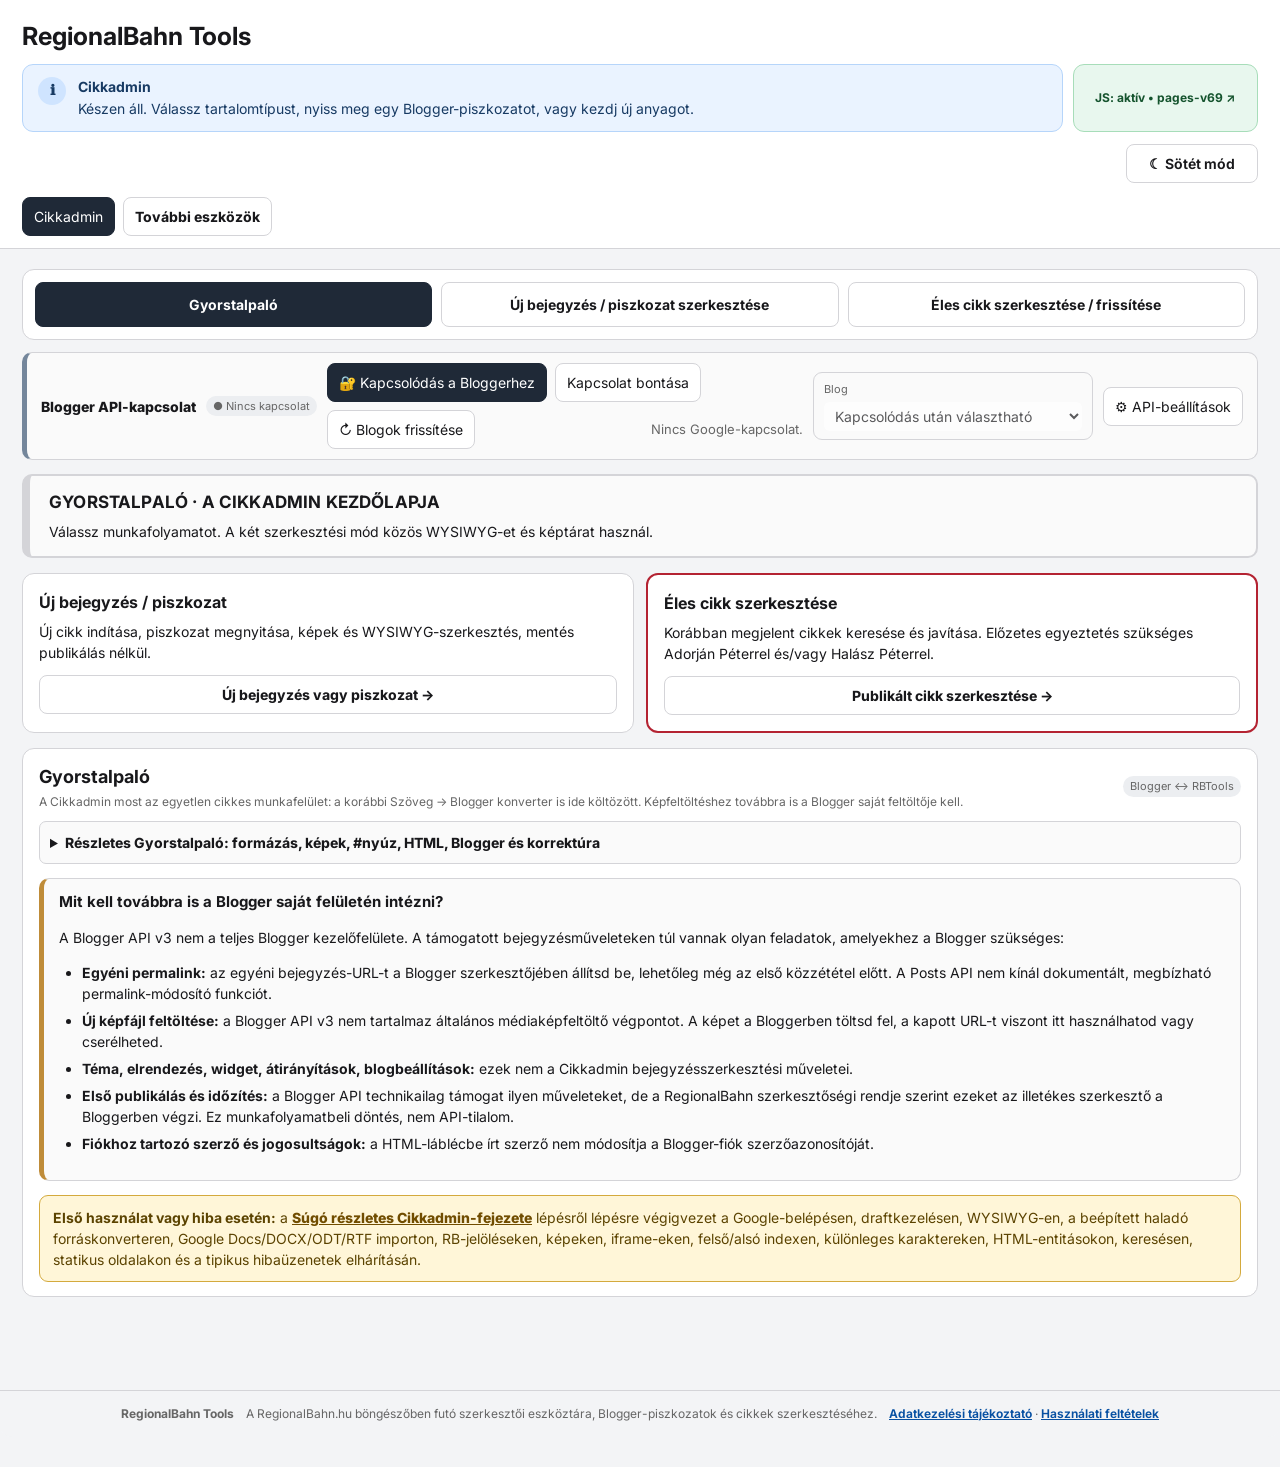
==== index.html @ a6940bbc "RBTools v69: keep #nyúz author footer right-aligned in Blogger preview" ====
<!doctype html>
<html lang="hu">
<head>
<meta charset="utf-8">
<meta name="viewport" content="width=device-width,initial-scale=1">
<title>RegionalBahn Tools</title>
<link rel="icon" type="image/png" sizes="32x32" href="/favicon-32.png?v=38">
<link rel="shortcut icon" type="image/png" href="/favicon-32.png?v=38">
<link rel="preconnect" href="https://fonts.googleapis.com">
<link rel="preconnect" href="https://fonts.gstatic.com" crossorigin>
<link href="https://fonts.googleapis.com/css2?family=Inter:wght@400;500;600;700;800&display=swap" rel="stylesheet">
<meta name="robots" content="noindex,nofollow,noarchive,nosnippet,noimageindex">
<meta name="googlebot" content="noindex,nofollow,noarchive,nosnippet,noimageindex">
<meta name="bingbot" content="noindex,nofollow,noarchive,nosnippet,noimageindex">
<meta name="referrer" content="no-referrer">
<script src="https://accounts.google.com/gsi/client" async defer></script>
<style>
html,body{margin:0;min-height:100%;background:#f3f4f6;font-family:Inter,'Segoe UI Symbol','Segoe UI Emoji',Arial,sans-serif;}
@media (prefers-color-scheme:dark){html,body{background:#101114;}}
</style>
</head>
<body>
<div id="rbtools-app">
<div class="rbtools-shell-header">
  <div class="header-inner">
    <div class="header-top">
      <div class="header-copy">
        <h1>RegionalBahn Tools</h1>
        <div class="header-status-row">
          <div id="rbtools-mainStatus" class="admin-statusbar info header-main-status" role="status" aria-live="polite" aria-atomic="true">
            <div class="admin-statusbar-icon" id="rbtools-mainStatusIcon">ℹ</div>
            <div class="admin-statusbar-copy">
              <strong id="rbtools-mainStatusSource">Cikkadmin</strong>
              <div id="rbtools-mainStatusText">Készen áll. Válassz tartalomtípust, nyiss meg egy Blogger-piszkozatot, vagy kezdj új anyagot.</div>
            </div>
          </div>
          <a id="rbtools-rbtoolsRuntime" class="rbtools-runtime rbtools-runtime-panel rb-release-link" href="/release-notes.html" target="_blank" rel="noopener" title="Változásnapló megnyitása új lapon">JS: indul… · Változásnapló ↗</a>
        </div>
      </div>
    </div>
    <div class="theme-row">
      <button id="rbtools-themeToggle" class="theme-toggle" type="button" aria-pressed="false" title="Világos és sötét mód váltása">Sötét mód</button>
    </div>
    <nav class="tabs rb-primary-nav" aria-label="RBTools főmenü">
      <button class="tabbtn active" data-tab="admin" type="button">Cikkadmin</button>
      <button id="rbtools-toolsMenuToggle" class="rbtools-top-level" type="button" aria-expanded="false" aria-controls="rbtools-toolsSubnav">További eszközök</button>
    </nav>
    <nav id="rbtools-toolsSubnav" class="tabs rbtools-tools-subnav" aria-label="További eszközök almenüi" hidden>
      <button class="tabbtn" data-tab="boxed" type="button">Keretes</button>
      <button class="tabbtn" data-tab="collections" type="button">Gyűjtőoldalak</button>
      <button class="tabbtn" data-tab="tables" type="button">Táblázatok</button>
      <button class="tabbtn" data-tab="images" type="button">Képkódok</button>
      <button class="tabbtn" data-tab="htmlcheck" type="button">HTML ellenőrző</button>
      <button class="tabbtn" data-tab="unicode" type="button">Unicode stílusok</button>
      <button class="tabbtn" data-tab="help" type="button">Súgó</button>
    </nav>
  </div>
</div>

<div class="rbtools-shell-main">
<section id="rbtools-tab-admin" class="tab active" data-editor-mode="guide">
  <nav class="rb-admin-subnav" aria-label="Cikkadmin almenü">
    <button class="rb-admin-subtab active" data-admin-view="guide" aria-current="page" type="button">Gyorstalpaló</button>
    <button class="rb-admin-subtab" data-admin-view="draft" type="button">Új bejegyzés / piszkozat szerkesztése</button>
    <button class="rb-admin-subtab" data-admin-view="live" type="button">Éles cikk szerkesztése / frissítése</button>
  </nav>
  <div id="rbtools-adminModeBanner" class="rb-admin-mode-banner" data-mode="guide" role="status" aria-live="polite">
    <strong>GYORSTALPALÓ · A CIKKADMIN KEZDŐLAPJA</strong>
    <p>Az új bejegyzések és a publikált cikkek két külön munkafolyamatban, ugyanazzal a szerkesztővel kezelhetők.</p>
  </div>
  <div class="panel admin-hero">
    <div>
      <h2>RBTools Cikkadmin</h2>
      <p class="intro">A RegionalBahn egységes cikkműhelye. A vizuális szerkesztés mellett itt érhető el a korábbi Szöveg → Blogger konverter teljes tudása is: Markdown/plain text/DOCX/ODT/RTF/Google Dokumentum import, RB-jelölések, profilok, presetek, HTML-előnézet, Blogger-draftkezelés, képek, keretesek és iframe-ek.</p>
    </div>
    <div class="toolbar">
      <button id="rbtools-adminBuild" class="primary">⚙ Cikk felépítése</button>
      <button id="rbtools-adminCopyTitle">▣ Cím másolása</button>
      <button id="rbtools-adminCopyHtml">⧉ Végleges HTML másolása</button>
      <button id="rbtools-adminDownload">⇩ HTML mentése</button>
      <button id="rbtools-adminClear">✎ Új cikk</button>
      <span id="rbtools-adminStatus" class="status">Készen áll.</span>
    </div>
  </div>

  <div class="panel admin-template-panel">
    <div class="admin-section-head">
      <div>
        <h2 style="margin:0">Mit írunk?</h2>
        <p class="small" style="margin:3px 0 0">Válaszd ki a tartalom típusát, majd tölts be hozzá szerkeszthető RegionalBahn-sablont. A képtár és a megnyitott Blogger-bejegyzés hozzárendelése sablonváltáskor megmarad.</p>
      </div>
      <span class="badge">Sablonindító</span>
    </div>
    <div class="grid3 admin-template-grid">
      <div class="field">
        <label>Tartalomtípus</label>
        <select id="rbtools-adminContentType">
          <option value="article">Cikk</option>
          <option value="news">#nyúz / Hétvégi gyors</option>
          <option value="podcast">Podcast shownotes</option>
          <option value="innotrans">InnoTrans cikk</option>
           <option value="live">Percről percre / élő tudósítás</option>
          <option value="static">Statikus oldal</option>
        </select>
      </div>
      <div class="field" id="rbtools-adminStaticLayoutField" hidden>
        <label>Statikus oldal felépítése</label>
        <select id="rbtools-adminStaticLayout">
          <option value="buttons-all">Évválasztó gombsor + „Összes”</option>
          <option value="buttons">Évválasztó gombsor</option>
          <option value="simple">Ömlesztett / egyszerű oldal</option>
        </select>
      </div>
      <div class="toolbar" style="margin:0;align-self:stretch">
        <button id="rbtools-adminLoadTemplate" class="primary" type="button">▣ Sablon betöltése</button>
      </div>
    </div>
    <p id="rbtools-adminTemplateHint" class="small admin-template-hint">Általános RegionalBahn-cikk: lead, törzsszöveg, keretes blokk és szerzői footer.</p>
    <div id="rbtools-adminLiveControls" class="admin-live-controls" hidden aria-label="Élő tudósítás műveletei">
      <div class="admin-section-head">
        <div><strong>Percről percre: új frissítés</strong>
        <p class="small">A 2020-as RegioJet-premier nyomán, időponttal, helyszínnel, tudósítóval, képpel és önálló mélyhivatkozással. A dátum és a sorrend az új frissítések alapértéke, a meglévő bejegyzéseket nem rendezi át.</p></div>
      </div>
      <div class="grid3">
        <div class="field"><label for="rbtools-adminLiveDate">Új frissítés dátuma</label><input id="rbtools-adminLiveDate" type="date" aria-label="Az új percről percre frissítés dátuma"></div>
        <div class="field"><label for="rbtools-adminLiveOrder">Új bejegyzés helye</label><select id="rbtools-adminLiveOrder">
          <option value="ascending">Végére: időrendben (2020-as minta)</option>
          <option value="descending">Elejére: legújabb felül (2013-as minta)</option>
        </select></div>
        <div class="field" style="justify-content:center"><button id="rbtools-adminAddLive" class="primary" type="button">＋ Időbélyeges frissítés</button></div>
      </div>
      <p id="rbtools-adminLiveValidation" class="small" role="status" aria-live="polite">Új bejegyzésnél add meg a pontos időt; többnapos közvetítésnél jelöld a dátum megjelenítését is.</p>
    </div>
  </div>

  <div class="panel admin-quickguide">
    <div class="admin-section-head">
      <div>
        <h2 style="margin:0">Gyorstalpaló</h2>
        <p class="small" style="margin:3px 0 0">A Cikkadmin most az egyetlen cikkes munkafelület: a korábbi Szöveg → Blogger konverter is ide költözött. Képfeltöltéshez továbbra is a Blogger saját feltöltője kell.</p>
      </div>
      <span class="badge">Blogger ↔ RBTools</span>
    </div>
    <ol class="admin-quicksteps">
      <li><strong>Válassz tartalomtípust:</strong> cikk, #nyúz, podcast shownotes, InnoTrans, <strong>percről percre / élő tudósítás</strong> vagy statikus oldal; igény szerint töltsd be a hozzá tartozó sablont.</li>
      <li><strong>Témakompatibilitás:</strong> a RegionalBahn Blogger-témájának tipográfiáját örököljük. A H1–H6 címsorok alapértelmezés szerint középre zártak; az RBTools a cikk-HTML-ben csak a tényleges igazítást tartja meg inline stílusként. A képeket és podcastokat mobilon átméretezi, a Blogger saját képkeretét nem duplázza.</li>
      <li><strong>Rövidítések:</strong> jelöld ki a rövidítés szövegét, kattints az <strong>ABBR</strong> gyorsgombra vagy válaszd a jobb kattintásos helyi menüt; add meg a teljes feloldást a <code>title</code> mezőben.</li>
      <li><strong>#nyúz lead-szabvány:</strong> a Blogger címe kizárólag a külön Cikk címe mezőben van. A <code>&lt;!--more--&gt;</code> előtt egyetlen közös <code>&lt;strong&gt;</code> blokk tartalmazza a valódi leadet és közvetlenül utána a „Még kell:” listát; ezek nem kerülnek külön törzsblokkokba.</li>
      <li><strong>Jobbra zárt szerzői sor:</strong> a WYSIWYG és a haladó konverter azonos, a Blogger előnézetével szemben is megerősített jobbra igazító HTML-t készít minden cikkzáráshoz. A szerzőnevek tartalma nem módosul.</li>
      <li><strong>Szerzők és #nyúz:</strong> a szerzőmező és a footer formája közvetlenül a WYSIWYG alatt található. Megnyitott piszkozatból a szabványos szerzői sor és az „Összeállította:” változat automatikusan visszatöltődik, de utána szabadon módosítható.</li>
      <li><strong>Percről percre:</strong> töltsd be az élő sablont, írd meg a leadet, majd az <strong>＋ Időbélyeges frissítés</strong> gombbal add hozzá az időpontot, helyszínt, tudósító nevét és a frissítés WYSIWYG-szövegét. A képtárból képet is húzhatsz a frissítésbe. Alapértelmezés szerint a legújabb bejegyzés alul jelenik meg, mint a 2020-as RegioJet-tudósításnál. Fordított sorrend is választható. Készülő frissítést ugyanabba a Blogger-piszkozatba ments vissza, az éles közzététel a szerkesztő dolga.</li>
      <li><strong>Cikkcím:</strong> a címet a külön, Blogger-szerű <strong>Cikk címe</strong> mezőbe írd. Nem lesz belőle megismételt törzsszöveg vagy automatikus lead.</li>
      <li><strong>Főkép + valódi lead:</strong> a külön, bekeretezett bevezetőben válassz képet, vagy húzd oda a képtárból, és írd mellé a felvezetőt. A <code>&lt;!--more--&gt;</code> mindig a teljes lead után kerül.</li>
      <li><strong>Új anyag:</strong> írj közvetlenül a WYSIWYG-ben, vagy importálj Markdown/TXT/DOCX/ODT/RTF szöveget. Képes cikknél előbb Bloggerben töltsd fel a képeket egy draftba, majd nyisd meg azt itt. A törzsszövegben a választóval <strong>H2–H5</strong> szintű alcímeket készíthetsz.</li>
      <li><strong>Haladó forráskonverzió:</strong> ha Google Dokumentumból dolgozol, régi RB-jelöléseket (<code>RB:IMAGE</code>, <code>RB:BOX</code>, <code>RB:SOURCES</code> stb.) használsz, profil/preset kell, vagy külön HTML-előnézetet szeretnél, nyisd le a Cikkadmin alján a <strong>Haladó forráskonverzió, Google Docs és RB-jelölések</strong> részt. A létrejött HTML egy gombbal visszatölthető a WYSIWYG-be.</li>
      <li><strong>Blogger-piszkozatkezelés:</strong> a frissítés, piszkozat megnyitása, új helyi cikk, mentés, időzítés és piszkozatba visszaállítás most egyetlen, színkódolt <strong>Piszkozatkezelés</strong> csoportban található. A zöld gomb kizárólag piszkozatot ment. Az időzítés szerkesztői feladat, a Bloggerben történik.</li>
      <li><strong>Meglévő draft:</strong> kapcsolódj a Bloggerhez, válaszd ki a piszkozatot, majd <strong>Kiválasztott piszkozat megnyitása</strong>. A cím, címkék, szöveg, képek és iframe-ek betöltődnek.</li>
      <li><strong>Kétféle keretes:</strong> a „＋ Keretes” gomb mellett klasszikus vagy bal oldali, vastagabb sávval kiemelt szürke doboz választható. A külön Keretes fülön WYSIWYG és HTML-fül is rendelkezésre áll; a meglévő klasszikus dobozokat nem alakítjuk át automatikusan.</li>
       <li><strong>Szerkesztés:</strong> a WYSIWYG-ben egérrel vagy billentyűzettel jelölj ki szöveget, majd használd a formázógombokat. <strong>Link:</strong> kijelölés után 🔗 Link vagy Ctrl+K, utána URL megadása a külön szerkesztősávban. A blokkot csak a jobb oldali <strong>⠿ fogantyúnál</strong> húzd. Használható továbbá felsorolás, igazítás, keretes, kép és iframe; az <strong>x² / x₂</strong> gomb valódi HTML-indexet készít.</li>
      <li><strong>Többsoros képaláírás:</strong> a képtár kártyáján a képaláírás többsoros mező, a WYSIWYG-ben pedig Enter vagy a <strong>↵ Sortörés</strong> gomb használható. Ha kell a fotós neve, jelöld be a <strong>Fotós neve külön sorban</strong> lehetőséget és add meg a nevet. A kimenetben egyetlen képaláírás lesz, az új sorok és a fotós neve <code>&lt;br /&gt;</code>-rel elválasztva.</li>
      <li><strong>Különleges jelek:</strong> nyisd le az <strong>Ω Különleges karakterek…</strong> panelt Unicode-jelekhez, emojihoz, Unicode felső/alsó indexhez és HTML-entitásokhoz. Kijelölt szövegnél a beszúrt jel vagy entitás <strong>lecseréli a kijelölést</strong>; a <code>&amp;nbsp;</code> rózsaszín szerkesztői jelölést kap.</li>
      <li><strong>Keresés:</strong> a <strong>Keresés a cikkben</strong> mező az aktuális WYSIWYG-szöveg találatait megszámolja és sárgával kiemeli. A kiemelés csak szerkesztési segédlet, nem kerül a Blogger HTML-be.</li>
      <li><strong>Korrektor HU/DE/EN:</strong> a WYSIWYG alatt külön panel ellenőrzi a magyar, német és brit angol szöveget. Az automatikus nyelvfelismerés kézzel felülírható kijelölt részeken; a saját RegionalBahn-szótár böngészőben tárolódik. Az online LanguageTool külön hozzájáruló kapcsolóval működik, alapból ki van kapcsolva.</li>
      <li><strong>Mentés:</strong> a <strong>Mentés Blogger-piszkozatba</strong> új draftot készít vagy ugyanazt a post ID-t frissíti. Minden normál draftmentés után az időzítési mező biztonsági alapértéke <strong>2049. 12. 31. 23:59</strong>. Ezt a mezőt ne írd át: az időzítést az illetékes szerkesztő a Blogger felületén végzi. Azonnali publikálás nincs.<br><br><strong style="color:#ff0000;">Az időzítés mindig az illetékes szerkesztő feladata a Blogger felületén, így időzítést ezen a felületen nem kell beállítani. Ha bármi kérdésed van, hogy mikor megy ki a cikked, fordulj Adorján Péterhez vagy Halász Péterhez!</strong></li>
      <li><strong>Statikus oldal:</strong> a kész HTML-t másold a Blogger oldal HTML-nézetébe. Választható évválasztó gombsoros vagy egyszerű, ömlesztett sablon.</li>
      <li>A széles <strong>állapotsáv</strong> mindig jelzi, hogy éppen betöltés, mentés, sikeres művelet, figyelmeztetés vagy hiba történt.</li>
      <li><strong>Szöveg és link pótlása együtt:</strong> a WYSIWYG-ben visszaállított hivatkozás az apró szövegjavítással együtt célzottan menthető. Ha a link az eredeti cikkben már szerepel, megmarad és nem duplázódik; ha új és egyértelmű, az RBTools csak az érintett szövegrészt linkeli. Más HTML-eltérés esetén külön, jelölőnégyzetes éles felülírási jóváhagyás szükséges.</li>
      <li><strong>Betöltéskori HTML-eltérés:</strong> ha az eredeti Blogger-cikk és a WYSIWYG automatikusan előállított HTML-je különbözik, azt az RBTools figyelmeztetésként jelzi és lehetővé teszi a kifejezett, kockázatos éles felülírást akkor is, ha még nem módosítottál kézzel. A teljes felülírás linkeket, képeket vagy más elemeket tüntethet el, ezért az eredeti HTML biztonsági mentése javasolt. Kizárólag cím/címke javításánál az eredeti HTML nem módosul.</li>
      <li><strong>Éles cikknél nincs sablon:</strong> csak a Bloggerből visszaolvasott, publikált cikk szerkeszthető. A szerző neve és a szerzői footer zárolt; mentéskor változatlanul az eredeti szerzői HTML kerül vissza. Az ismeretlen, nem biztonságosan felismerhető szerzői zárás megakadályozza a tartalmi felülírást.</li>
      <li><strong>Éles mentés jóváhagyása:</strong> a publikált cikk bármely változtatása esetén a mentőgomb megnyitja a kötelező jóváhagyó ablakot. Ebben a szerkesztőségi egyeztetés, szükség esetén a veszteséges HTML-felülírás, valamint a biztonsági másolat letöltése vagy mellőzése külön nyilatkozattal kezelhető. A Mégse semmit nem módosít.</li>
      <li><strong>Éles cikk javítása:</strong> ha a WYSIWYG régi HTML-részeket nem tud veszteségmentesen visszaolvasni, a biztosan beazonosítható apró szövegjavítást az RBTools az EREDETI HTML-ben vezeti át. A többi link és képkód változatlan marad. Ha ez nem lehetséges, külön <strong>jelölőnégyzetes éles felülírási ablak</strong> mutatja az eltéréseket. Csak a pipa, az éles jóváhagyás és a végső megerősítés után történhet teljes HTML-csere. A Mégse nem küld Blogger-módosítást.</li>
    </ol>

    <div class="admin-api-limits" role="note">
      <h3>Mit kell továbbra is a Blogger saját felületén intézni?</h3>
      <p>A Blogger API v3 nem a teljes Blogger kezelőfelülete. A támogatott bejegyzésműveleteken túl vannak olyan feladatok, amelyekhez a Blogger szükséges:</p>
      <ul>
        <li><strong>Egyéni permalink:</strong> az egyéni bejegyzés-URL-t a Blogger szerkesztőjében állítsd be, lehetőleg még az első közzététel előtt. A Posts API nem kínál dokumentált, megbízható permalink-módosító funkciót.</li>
        <li><strong>Új képfájl feltöltése:</strong> a Blogger API v3 nem tartalmaz általános médiaképfeltöltő végpontot. A képet a Bloggerben töltsd fel, a kapott URL-t viszont itt használhatod vagy cserélheted.</li>
        <li><strong>Téma, elrendezés, widget, átirányítások, blogbeállítások:</strong> ezek nem a Cikkadmin bejegyzésszerkesztési műveletei.</li>
        <li><strong>Első publikálás és időzítés:</strong> a Blogger API technikailag támogat ilyen műveleteket, de a RegionalBahn szerkesztőségi rendje szerint ezeket az illetékes szerkesztő a Bloggerben végzi. Ez munkafolyamatbeli döntés, nem API-tilalom.</li>
        <li><strong>Fiókhoz tartozó szerző és jogosultságok:</strong> a HTML-láblécbe írt szerző nem módosítja a Blogger-fiók szerzőazonosítóját.</li>
      </ul>
    </div>
    <div class="admin-help-callout">
      <strong>Első használat vagy hiba esetén:</strong>
      a <a href="#rbtools-help-cikkadmin" id="rbtools-adminHelpLink">Súgó részletes Cikkadmin-fejezete</a>
      lépésről lépésre végigvezet a Google-belépésen, draftkezelésen, WYSIWYG-en, a beépített haladó forráskonverteren, Google Docs/DOCX/ODT/RTF importon, RB-jelöléseken, képeken, iframe-eken, felső/alsó indexen, különleges karaktereken, HTML-entitásokon, keresésen, statikus oldalakon és a tipikus hibaüzenetek elhárításán.
    </div>
  </div>

  <div class="panel admin-blogger-panel">
    <div class="admin-section-head">
      <div>
        <h2 style="margin:0">Blogger-kapcsolat</h2>
        <p class="small" style="margin:3px 0 0">Google OAuth + Blogger API. Az RBTools Client ID-ja már be van állítva; az access token nem kerül tartós tárolásra, oldalfrissítés után újra kapcsolódni kell.</p>
      </div>
      <span id="rbtools-bloggerConnectionBadge" class="badge">Nincs kapcsolat</span>
    </div>
    <div class="admin-privacy-notice" role="note" aria-label="Google-adatok és adatvédelem">
      <strong>Google-adatok és adatvédelem:</strong>
      az RBTools a Google Blogger-hozzáférést kizárólag az általad elérhető blogok és bejegyzések megnyitására, létrehozására, szerkesztésére, címkézésére és a felületen kezdeményezett Blogger-műveletekre használja. Az OAuth hozzáférési token csak az aktuális böngészőmunkamenet memóriájában marad.
      <a href="/privacy.html" target="_blank" rel="noopener">Adatkezelési tájékoztató ↗</a>
    </div>

    <details id="rbtools-bloggerSetupDetails" class="admin-blogger-setup">
      <summary>Google API / OAuth beállítások (általában nem kell módosítani)</summary>
      <div class="grid2" style="margin-top:10px">
        <div class="field"><label>Google OAuth Web Client ID</label><input id="rbtools-bloggerClientId" placeholder="1234567890-….apps.googleusercontent.com"></div>
        <div class="toolbar" style="margin:0">
          <button id="rbtools-bloggerSaveClientId">Client ID megjegyzése ezen a böngészőn</button>
          <button id="rbtools-bloggerForgetClientId">Elfelejtés</button>
        </div>
      </div>
      <p class="small" style="margin:8px 0 0">A Google Cloud projektben engedélyezni kell a <strong>Blogger API v3</strong>-at, létre kell hozni egy <strong>Web application</strong> OAuth klienst, és Authorized JavaScript originként fel kell venni: <code>https://tools.regionalbahn.hu</code>. A Client ID nem titok; kliens titkot ide ne írj.</p>
    </details>

    <div class="toolbar">
      <button id="rbtools-bloggerConnect" class="primary">🔐 Kapcsolódás a Bloggerhez</button>
      <button id="rbtools-bloggerDisconnect" disabled>Kapcsolat bontása</button>
      <button id="rbtools-bloggerRefreshBlogs" disabled>↻ Blogok frissítése</button>
      <span id="rbtools-bloggerStatus" class="status">Nincs Google-kapcsolat.</span>
    </div>

    <div class="grid3">
      <div class="field"><label>Blog</label><select id="rbtools-bloggerBlogSelect" disabled><option value="">Kapcsolódás után választható</option></select></div>
      <div class="field"><label>Piszkozat keresése</label><input id="rbtools-bloggerDraftSearch" placeholder="Cím vagy post ID…" disabled></div>
      <div class="field"><label>Piszkozat</label><select id="rbtools-bloggerDraftSelect" disabled><option value="">Nincs betöltve</option></select></div>
    </div>
    <div class="grid2">
      <div class="field"><label>Címkék / labels</label><input id="rbtools-bloggerLabels" placeholder="vasút, Berlin, DB"></div>
      <div class="field"><label>Időzített publikálás</label><input id="rbtools-bloggerSchedule" type="datetime-local" value="2049-12-31T23:59"><span class="small">Biztonsági alapérték: 2049. 12. 31. 23:59. Az időzítést az illetékes szerkesztő a Blogger felületén végzi.</span></div>
    </div>

    <section class="blogger-workflow" aria-label="Blogger-piszkozatkezelés: valamennyi művelet">
      <div class="blogger-workflow-heading">
        <strong>Piszkozatkezelés</strong>
        <span class="small">Minden cikkművelet egy helyen. A zöld gomb kizárólag piszkozatot ment.</span>
      </div>
      <div class="blogger-workflow-grid">
        <button id="rbtools-bloggerRefreshDrafts" type="button" class="blogger-workflow-button blogger-action-list" disabled><span aria-hidden="true">↻</span> 1. Piszkozatlista frissítése</button>
        <button id="rbtools-bloggerOpenDraft" type="button" class="blogger-workflow-button blogger-action-open" disabled><span aria-hidden="true">📄</span> 2. Kiválasztott piszkozat megnyitása</button>
        <button id="rbtools-bloggerNewLocal" type="button" class="blogger-workflow-button blogger-action-new"><span aria-hidden="true">✎</span> Új helyi cikk indítása</button>
        <button id="rbtools-bloggerSaveDraft" type="button" class="blogger-workflow-button blogger-action-save" disabled><span aria-hidden="true">☁</span> PISZKOZAT MENTÉSE A BLOGGERBE</button>
        <button id="rbtools-bloggerSchedulePost" type="button" class="blogger-workflow-button blogger-action-schedule" disabled><span aria-hidden="true">⚠</span> IDŐZÍTÉS (csak szerkesztő)</button>
        <button id="rbtools-bloggerRevertPost" type="button" class="blogger-workflow-button blogger-action-revert" disabled><span aria-hidden="true">↩</span> Visszaállítás piszkozatba</button>
      </div>
      <div id="rbtools-bloggerSaveIndicator" class="blogger-save-indicator" data-state="local" role="status" aria-live="polite" aria-atomic="true">
        <span class="blogger-save-indicator-icon" id="rbtools-bloggerSaveIcon" aria-hidden="true">!</span>
        <span class="blogger-save-indicator-copy">
          <strong id="rbtools-bloggerSaveHeadline">NINCS BLOGGER-MENTÉS</strong>
          <span id="rbtools-bloggerSaveDetail">Az aktuális cikk helyben van; a Blogger nem igazolt vissza mentést.</span>
        </span>
      </div>
      <p class="blogger-workflow-warning"><strong>Az időzítés kizárólag az illetékes szerkesztő feladata, a Blogger felületén. Ezen a felületen ne időzíts cikket!</strong></p>
      <div class="blogger-workflow-meta">
        <span id="rbtools-bloggerCurrentPost" class="small">Nincs Blogger-bejegyzés hozzárendelve.</span>
        <span class="small">Az <strong>egyéni permalinket</strong> a Blogger szerkesztőjében állítsd be.</span>
      </div>
    </section>

    <section class="blogger-published" aria-label="Publikált Blogger-cikkek">
      <div class="admin-section-head"><div><h2 style="margin:0">Publikált cikkek keresése és szerkesztése</h2><p class="small">6000 cikkhez: keresés, dátumszűrés, címkék, lapozás vagy közvetlen URL.</p></div><span id="rbtools-publishedLiveState" class="badge">Nincs éles cikk megnyitva</span></div>
      <div class="grid2">
        <div class="field"><label for="rbtools-publishedQuery">Keresőkifejezés (cím vagy szöveg)</label><input id="rbtools-publishedQuery" placeholder="FLIRT, InnoTrans, Berlin…"></div>
        <div class="field"><label for="rbtools-publishedLabels">Blogger-címkék</label><input id="rbtools-publishedLabels" placeholder="Németország"></div>
      </div>
      <div class="grid3">
        <div class="field"><label for="rbtools-publishedStart">Megjelent ettől</label><input id="rbtools-publishedStart" type="date"></div>
        <div class="field"><label for="rbtools-publishedEnd">Megjelent eddig</label><input id="rbtools-publishedEnd" type="date"></div>
        <div class="field"><label for="rbtools-publishedOrder">Rendezés</label><select id="rbtools-publishedOrder"><option value="published">Megjelenés (legújabb elöl)</option><option value="updated">Legutóbbi változtatás</option></select></div>
      </div>
      <div class="toolbar"><button id="rbtools-publishedSearch" class="primary" type="button" disabled>⌕ Publikált cikkek keresése</button><button id="rbtools-publishedPrev" type="button" disabled>← Előző 50</button><button id="rbtools-publishedNext" type="button" disabled>Következő 50 →</button><span id="rbtools-publishedCount" class="small">0 találat</span></div>
      <p class="small">Üres keresőkifejezésnél a Blogger a dátumot és a címkéket a teljes archívumban szűri. Szöveges keresésnél a dátum/címke a visszaadott találatokon belül érvényesül; ez nem teljes, kombinált szerveroldali keresés.</p>
      <div class="field"><label for="rbtools-publishedResults">Publikált találatok (cím · dátum · post ID)</label><select id="rbtools-publishedResults" size="6" disabled><option value="">Előbb keress a cikkek között</option></select></div>
      <div class="toolbar"><button id="rbtools-publishedOpen" type="button" class="primary" disabled>▤ Kiválasztott éles cikk megnyitása a Cikkadminban</button></div>
      <div class="grid2"><div class="field"><label for="rbtools-publishedUrl">Közvetlen cikk-URL</label><input type="url" id="rbtools-publishedUrl" placeholder="https://www.regionalbahn.hu/2026/10/cikk.html"></div><div class="field"><label for="rbtools-publishedUrlOpen">Megnyitás URL alapján</label><button id="rbtools-publishedUrlOpen" type="button" disabled>↗ Publikált cikk megnyitása</button></div></div>
      <div id="rbtools-publishedStatus" class="published-status small" role="status" aria-live="polite">Csatlakozás után keress a megjelent cikkek között.</div>
      <div class="published-save-section">
        <strong>Védett éles mentés</strong>
        <p class="small">Mentés előtt kötelező az eredeti HTML letöltése. Az éles frissítés külön megerősítést kér, ellenőrzi a Blogger változásait, és nem vonja vissza a publikálást.</p>
        <div class="toolbar"><button id="rbtools-publishedBackup" type="button" disabled>⇩ Eredeti HTML mentése</button><button id="rbtools-publishedCompare" type="button" disabled>≠ HTML összevetése</button><button id="rbtools-publishedSave" type="button" class="published-save-button" disabled>⚠ ÉLES FRISSÍTÉS ÁTTEKINTÉSE ÉS JÓVÁHAGYÁSA</button></div>
        <p id="rbtools-publishedBackupInfo" class="small"></p>
        <details><summary>Eredeti és szerkesztett HTML összehasonlítása</summary><p class="small" id="rbtools-publishedDiffInfo">Nyiss meg egy publikált cikket.</p><div class="grid2"><div class="field"><label for="rbtools-publishedSource">Eredeti HTML</label><textarea id="rbtools-publishedSource" rows="10" readonly spellcheck="false"></textarea></div><div class="field"><label for="rbtools-publishedEdited">Szerkesztett HTML</label><textarea id="rbtools-publishedEdited" rows="10" readonly spellcheck="false"></textarea></div></div></details>
      </div>
    </section>
  </div>

  <div class="grid2 admin-import-grid">
    <section class="card">
      <div class="cardhead">1. Cikkszöveg</div>
      <div class="admin-cardpad">
        <div class="toolbar" style="margin-top:0">
          <label class="filelabel" for="rbtools-adminTextFile">📂 .md / .txt / .docx / .odt / .rtf</label>
          <input id="rbtools-adminTextFile" type="file" accept=".md,.markdown,.txt,.docx,.odt,.rtf,text/markdown,text/plain,text/rtf,application/rtf,application/vnd.openxmlformats-officedocument.wordprocessingml.document,application/vnd.oasis.opendocument.text" hidden>
          <select id="rbtools-adminSourceMode" aria-label="Szöveg értelmezése">
            <option value="auto">Automatikus</option>
            <option value="markdown">Markdown</option>
            <option value="plain">Plain text</option>
          </select>
        </div>
        <textarea id="rbtools-adminSource" class="admin-source" spellcheck="false" placeholder="# Cikk címe

**Lead / bevezető.**

Első bekezdés...

## Alcím

További szöveg..."></textarea>
      </div>
    </section>
    <section class="card">
      <div class="cardhead">2. Bloggerben feltöltött képek HTML-je</div>
      <div class="admin-cardpad">
        <div class="toolbar" style="margin-top:0">
          <label class="filelabel" for="rbtools-adminImageFile">📂 .html megnyitása</label>
          <input id="rbtools-adminImageFile" type="file" accept=".html,.htm,text/html" hidden>
          <button id="rbtools-adminParseImages">▣ Képek beolvasása</button>
          <button id="rbtools-adminInsertAllImages">＋ Összes kép a cikk végére</button>
        </div>
        <textarea id="rbtools-adminImageSource" class="admin-source" spellcheck="false" placeholder="A Blogger HTML-nézetéből másold ide a feltöltött képek HTML-kódját. A képek a vizuális képtárban jelennek meg."></textarea>
      </div>
    </section>
  </div>

  <details class="panel admin-reimport">
    <summary>Meglévő Blogger-cikk HTML-jének visszatöltése szerkesztésre</summary>
    <p class="small">Ide egy korábban elkészített RegionalBahn-cikk HTML-fragmentuma tölthető vissza. A Blogger-cím külön mező, ezért ha a HTML nem tartalmaz címet, azt fent/lent külön kell megadni.</p>
    <div class="toolbar">
      <label class="filelabel" for="rbtools-adminExistingFile">📂 .html megnyitása</label>
      <input id="rbtools-adminExistingFile" type="file" accept=".html,.htm,text/html" hidden>
      <button id="rbtools-adminLoadExisting" class="primary">↺ HTML betöltése szerkesztésre</button>
    </div>
    <textarea id="rbtools-adminExistingHtml" class="admin-existing-source" spellcheck="false" placeholder="Illeszd be ide a már elkészült Blogger HTML-t."></textarea>
  </details>



  <section class="card admin-library-card">
    <div class="cardhead admin-section-head">
      <span>3. Képtár</span>
      <span class="small">A képet fogd meg és húzd a cikkszerkesztő kék beszúrási sávjára.</span>
      <span id="rbtools-adminImageCount" class="badge">0 kép</span>
    </div>
    <div id="rbtools-adminImageLibrary" class="admin-image-library">
      <div class="admin-empty">Még nincs beolvasott kép. Másold be a Blogger képkódját, majd kattints a „Képek beolvasása” gombra.</div>
    </div>
  </section>

  <div class="panel admin-title-panel">
    <label for="rbtools-adminTitle">Cikk címe</label>
    <input id="rbtools-adminTitle" class="admin-blogger-title" type="text" placeholder="Add meg a cikk címét…" autocomplete="off">
    <p class="small">A cím önálló Blogger-mező. Nem ismétlődik meg a cikk törzsszövegében, és nem helyettesíti a leadet.</p>
  </div>

  <div class="panel admin-editor-panel">
    <div class="admin-section-head">
      <div>
        <h2 style="margin:0">Vizuális cikkszerkesztő</h2>
        <p class="small" style="margin:3px 0 0">Szöveget szabadon kijelölhetsz és formázhatsz, a kijelölésen jobb kattintással helyi formázómenüt is kapsz (Shift + jobb kattintás: böngészőmenü). Az eszköztár a cikkszöveg felett marad. A blokkok csak a jobb oldali ⠿ fogantyúnál húzhatók, a kék beszúrási sávokra pedig kép vagy blokk dobható. A szerkesztő függőlegesen átméretezhető az alsó pereménél.</p>
      </div>
      <div class="toolbar" style="margin:0">
        <button id="rbtools-adminAddParagraph" type="button" title="Új önálló kenyérszövegblokk: &lt;div style=&quot;text-align: justify;&quot;&gt;…&lt;/div&gt;">＋ Új bekezdésblokk</button>
        <label for="rbtools-adminHeadingLevel" class="admin-heading-control">Alcím</label>
        <select id="rbtools-adminHeadingLevel" aria-label="Alcím szintje"><option value="h2">H2</option><option value="h3" selected>H3</option><option value="h4">H4</option><option value="h5">H5</option></select>
        <button id="rbtools-adminAddH3" type="button">＋ Alcím</button>
        <button id="rbtools-adminAddBox">＋ Keretes</button>
          <button id="rbtools-adminLiveAddToolbar" type="button" hidden title="Időbélyeges frissítés hozzáadása a percről percre sablonhoz">＋ Élő frissítés</button>
        <select id="rbtools-adminNewBoxVariant" aria-label="Új keretes megjelenése" title="Válaszd ki, melyik keretes stílust készítsük el">
          <option value="classic">Klasszikus szürke</option>
          <option value="accent">Oldalsávos szürke</option>
        </select>
        <button id="rbtools-adminAddIframe">＋ iframe</button>
        <button id="rbtools-adminAddRule">＋ Elválasztó</button>
      </div>
      <div class="small admin-paragraph-hint"><strong>Bekezdések:</strong> Enter = új önálló <code>&lt;div style="text-align: justify;"&gt;</code> blokk · Shift+Enter = sortörés ugyanabban a blokkban · a kenyérszöveg-blokkok jobb oldalán a <strong>BR ✓ / BR ×</strong> gombbal külön-külön dönthető el, legyen-e utánuk <code>&lt;br /&gt;</code>.</div>
    </div>
    <div class="admin-format-shell">
    <div class="admin-formatbar" role="toolbar" aria-label="Szövegformázás">
      <span class="small">Kijelölt szöveg:</span>
      <button id="rbtools-adminFmtBold" type="button" title="Félkövér"><strong>B</strong></button>
      <button id="rbtools-adminFmtItalic" type="button" title="Dőlt"><em>I</em></button>
      <button id="rbtools-adminFmtUnderline" type="button" title="Aláhúzott"><u>U</u></button>
      <button id="rbtools-adminFmtStrike" type="button" title="Áthúzott"><s>S</s></button>
      <button id="rbtools-adminFmtLink" type="button" title="Kijelölt szöveghez hivatkozás hozzáadása vagy meglévő link szerkesztése (Ctrl+K)">🔗 Link</button>
      <button id="rbtools-adminFmtAbbr" type="button" title="A kijelölt rövidítés teljes feloldása (abbr title)">ABBR</button>
      <button id="rbtools-adminFmtUnlink" type="button" title="Link eltávolítása">⛓ Link törlése</button>
      <button id="rbtools-adminFmtSup" type="button" title="Kijelölt szöveg felső indexbe: &lt;sup&gt;">x<sup>2</sup></button>
      <button id="rbtools-adminFmtSub" type="button" title="Kijelölt szöveg alsó indexbe: &lt;sub&gt;">x<sub>2</sub></button>
      <button id="rbtools-adminFmtBox" type="button" title="Az aktuális szövegblokk keretessé alakítása">▣ Keretes</button>
      <span class="admin-format-sep" aria-hidden="true"></span>
      <span class="small">Felsorolás:</span>
      <button id="rbtools-adminFmtUl" type="button" title="Felsorolásjelekkel">• Lista</button>
      <button id="rbtools-adminFmtOl" type="button" title="Számozott felsorolás">1. Lista</button>
      <button id="rbtools-adminFmtIndent" type="button" title="Listaelem behúzása">→ Behúzás</button>
      <button id="rbtools-adminFmtOutdent" type="button" title="Listaelem kihúzása">← Kihúzás</button>
      <span class="admin-format-sep" aria-hidden="true"></span>
      <span class="small">Blokk igazítása:</span>
      <button id="rbtools-adminAlignLeft" type="button" title="Balra zárt">≡←</button>
      <button id="rbtools-adminAlignCenter" type="button" title="Középre zárt">≡↔</button>
      <button id="rbtools-adminAlignRight" type="button" title="Jobbra zárt">→≡</button>
      <button id="rbtools-adminAlignJustify" type="button" title="Sorkizárt">☰</button>
    </div>
    <div id="rbtools-adminLinkPanel" class="admin-link-panel" hidden>
      <div class="admin-link-description"><strong>Hivatkozás beszúrása / szerkesztése</strong>
        <span id="rbtools-adminLinkSelection" class="small"></span></div>
      <label for="rbtools-adminLinkUrl">Hivatkozás címe (URL)</label>
      <input id="rbtools-adminLinkUrl" type="url" inputmode="url" placeholder="https://…" spellcheck="false">
      <label class="admin-link-new-window" for="rbtools-adminLinkNewWindow"><input id="rbtools-adminLinkNewWindow" type="checkbox" checked> Megnyitás új ablakban / lapon</label>
      <button id="rbtools-adminLinkApply" type="button" class="primary">✓ Link alkalmazása</button>
      <button id="rbtools-adminLinkCancel" type="button">Mégse</button>
    </div>

    <div id="rbtools-adminAbbrPanel" class="admin-link-panel" hidden>
      <div class="admin-link-description"><strong>Rövidítés feloldása (&lt;abbr title=&quot;…&quot;&gt;)</strong>
        <span id="rbtools-adminAbbrSelection" class="small"></span></div>
      <label for="rbtools-adminAbbrTitle">Teljes feloldás (title)</label>
      <input id="rbtools-adminAbbrTitle" type="text" placeholder="Például: Magyar Államvasutak" autocomplete="off">
      <button id="rbtools-adminAbbrApply" type="button" class="primary">✓ Alkalmaz</button>
      <button id="rbtools-adminAbbrRemove" type="button">abbr törlése</button>
      <button id="rbtools-adminAbbrCancel" type="button">Mégse</button>
    </div>
    </div><!-- sticky formatting and link tools -->
    <div id="rbtools-adminCanvas" class="admin-canvas">
      <div class="admin-empty">Tölts be vagy illessz be cikkszöveget, majd kattints a „Cikk felépítése” gombra.</div>
    </div>
    <section class="admin-author-panel" aria-label="Szerzők és cikkzárás">
      <h3>Szerzők és cikkzárás – ez az egyetlen forrás</h3>
      <p class="small">A mezők a sablontól függetlenül szerkeszthetők. Meglévő Blogger-piszkozatból a tényleges szerzői láblécet olvassuk vissza, ha van.</p>
      <div class="grid2">
        <div class="field"><label for="rbtools-adminAuthor">Szerző(k) / összeállító(k) neve – csak a nevek</label><input id="rbtools-adminAuthor" value="Halász Péter" autocomplete="off"></div>
        <div class="field"><label for="rbtools-adminFooter">Cikkzárás formája</label><select id="rbtools-adminFooter">
          <option value="author">Szerző(k) neve</option>
          <option value="compiled">Összeállította: név</option>
          <option value="none">Nincs szerzői footer</option>
        </select></div>
      </div>
      <p class="small"><strong>Ez az egyetlen hiteles szerzői mező.</strong> Ide csak a neveket írd; az „Összeállította:” előtagot a Cikkzárás formája adja hozzá. Meglévő cikk betöltésekor a törzs végén maradt régi szerzői/összeállítói footereket az RBTools eltávolítja, mentéskor pedig pontosan egy új footer készül, külön vonal alatt, jobbra zárva, dőlten, 85%-os betűmérettel.</p>
    </section>
    <div class="admin-editor-extra-heading">További szerkesztőeszközök: keresés, karakterek és iframe</div>
    <div class="admin-findbar" role="search" aria-label="Keresés a WYSIWYG cikkben">
      <label for="rbtools-adminFind"><strong>Keresés a cikkben</strong></label>
      <input id="rbtools-adminFind" type="search" autocomplete="off" placeholder="Szó vagy mondatrész…">
      <button id="rbtools-adminFindClear" type="button">× Kiemelés törlése</button>
      <span id="rbtools-adminFindCount" class="badge">0 találat</span>
    </div>

    <details class="admin-corrector" id="rbtools-adminCorrector">
      <summary>✓ Korrektor: magyar · Deutsch · English (UK)</summary>
      <p class="small">A böngésző saját helyesírás-jelölése mellett az RBTools helyi tipográfiai és nyelvi szabályokat futtat. A nyelv automatikusan felismerhető, vagy a kijelölt szöveghez külön HU/DE/EN jelölés adható. Az <strong>Online LanguageTool</strong> alapból ki van kapcsolva; csak bekapcsolva küld szöveget külső ellenőrzésre.</p>
      <div class="admin-corrector-controls">
        <label><input id="rbtools-correctorHu" type="checkbox" checked> HU</label>
        <label><input id="rbtools-correctorDe" type="checkbox" checked> DE</label>
        <label><input id="rbtools-correctorEn" type="checkbox" checked> EN-GB</label>
        <label for="rbtools-correctorPrimary">Elsődleges</label>
        <select id="rbtools-correctorPrimary">
          <option value="auto" selected>Automatikus</option>
          <option value="hu-HU">Magyar</option>
          <option value="de-DE">Deutsch</option>
          <option value="en-GB">English (UK)</option>
        </select>
        <label class="admin-corrector-online"><input id="rbtools-correctorOnline" type="checkbox"> Online LanguageTool</label>
        <button id="rbtools-correctorCheck" type="button" class="primary">✓ Teljes cikk ellenőrzése</button>
        <button id="rbtools-correctorClear" type="button">× Találatok törlése</button>
        <span id="rbtools-correctorCount" class="badge">0 találat</span>
      </div>
      <div class="admin-corrector-language">
        <strong>Kijelölés nyelve:</strong>
        <button type="button" data-corrector-lang="auto">Auto / jelölés törlése</button>
        <button type="button" data-corrector-lang="hu-HU">HU</button>
        <button type="button" data-corrector-lang="de-DE">DE</button>
        <button type="button" data-corrector-lang="en-GB">EN</button>
        <span class="small">A nyelvjelölés <code>&lt;span lang="…"&#62;</code> formában megmarad a Blogger HTML-ben is.</span>
      </div>
      <div class="admin-corrector-lookup">
        <label for="rbtools-correctorLookup"><strong>Szó / kifejezés kézi ellenőrzése</strong></label>
        <input id="rbtools-correctorLookup" type="text" autocomplete="off" placeholder="Kijelölt szó vagy kifejezés…">
        <button id="rbtools-correctorUseSelection" type="button">Kijelölés átvétele</button>
        <button id="rbtools-correctorHuSpelling" type="button">HU: Helyes-e így?</button>
        <button id="rbtools-correctorHuCompound" type="button">HU: Külön vagy egybe?</button>
        <button id="rbtools-correctorDeDuden" type="button">DE: Duden</button>
        <a href="https://helyesiras.mta.hu/helyesiras/default/akh12" target="_blank" rel="noopener">AkH. 12. ↗</a>
      </div>
      <div class="admin-corrector-dictionary">
        <label for="rbtools-correctorDictionary"><strong>RegionalBahn saját szótár</strong></label>
        <input id="rbtools-correctorDictionary" type="text" autocomplete="off" placeholder="pl. új típusnév vagy intézménynév">
        <button id="rbtools-correctorDictionaryAdd" type="button">＋ Hozzáadás</button>
        <button id="rbtools-correctorDictionaryReset" type="button">Alapszótár visszaállítása</button>
        <span id="rbtools-correctorDictionaryCount" class="small"></span>
      </div>
      <div id="rbtools-correctorPrivacy" class="admin-corrector-privacy small">Online LanguageTool kikapcsolva: a cikk szövege nem hagyja el az RBToolst. Bekapcsolás után az ellenőrzéshez szükséges szövegrészek a LanguageTool nyilvános API-jára kerülnek.</div>
      <div id="rbtools-correctorResults" class="admin-corrector-results" aria-live="polite">
        <div class="admin-corrector-empty">Még nincs ellenőrzési eredmény.</div>
      </div>
    </details>

    <details class="admin-char-tools" id="rbtools-adminCharTools">
      <summary>Ω Különleges karakterek, emoji, felső/alsó index és HTML-entitások</summary>
      <p class="small">Kattints a kívánt jelre: a kurzor helyére kerül, kijelölés esetén pedig lecseréli a kijelölt szöveget. A <code>&amp;nbsp;</code> és az innen beszúrt HTML-entitások az editorban színes jelölést kapnak, de a kész Blogger HTML-ben tiszta entitásként jelennek meg.</p>

      <div class="admin-char-section">
        <strong>Tipográfia és szerkesztőségi jelek</strong>
        <div id="rbtools-adminCharTypography" class="admin-char-grid"></div>
      </div>

      <div class="admin-char-section">
        <strong>Felső index Unicode-számok</strong>
        <div id="rbtools-adminCharSuperscript" class="admin-char-grid"></div>
        <div class="toolbar" style="margin:6px 0 0">
          <button id="rbtools-adminSupConvert" type="button">Kijelölt szám → ⁰¹²³</button>
          <button id="rbtools-adminSubConvert" type="button">Kijelölt szám → ₀₁₂₃</button>
        </div>
      </div>

      <div class="admin-char-section">
        <strong>Szabványos Unicode emoji</strong>
        <div id="rbtools-adminCharEmoji" class="admin-char-grid admin-emoji-grid"></div>
      </div>

      <div class="admin-char-section">
        <strong>HTML-entitások</strong>
        <div id="rbtools-adminCharEntities" class="admin-char-grid admin-entity-grid"></div>
        <div class="admin-custom-insert">
          <label for="rbtools-adminEntityCustom">Egyedi HTML-entitás</label>
          <input id="rbtools-adminEntityCustom" type="text" spellcheck="false" placeholder="&amp;nbsp; vagy &amp;#160; vagy &amp;#x202F;">
          <button id="rbtools-adminEntityInsert" type="button">Entitás beszúrása / kijelölés cseréje</button>
        </div>
      </div>

      <div class="admin-char-section">
        <strong>Egyedi Unicode-karakter vagy szöveg</strong>
        <div class="admin-custom-insert">
          <label for="rbtools-adminUnicodeCustom">Beszúrandó karakter/szöveg</label>
          <input id="rbtools-adminUnicodeCustom" type="text" placeholder="pl. ↔, №, ‰, 🚆">
          <button id="rbtools-adminUnicodeInsert" type="button">Beszúrás / kijelölés cseréje</button>
        </div>
      </div>
    </details>

    <div class="admin-embedbar">
      <label for="rbtools-adminIframeInput"><strong>iframe beszúrása</strong><span class="small"> Illeszd be az iframe kódját. Több soros kód is szerkeszthető.</span></label>
      <textarea id="rbtools-adminIframeInput" rows="4" spellcheck="false" placeholder="&lt;iframe src=&quot;…&quot; width=&quot;600&quot; height=&quot;400&quot; …&gt;&lt;/iframe&gt;"></textarea>
      <div class="toolbar" style="margin:0">
        <button id="rbtools-adminInsertIframe" type="button">＋ iframe beszúrása</button>
        <button id="rbtools-adminClearIframeInput" type="button">× Mező ürítése</button>
      </div>
    </div>

    <dialog id="rbtools-adminImageUrlDialog" class="admin-image-url-dialog" aria-labelledby="rbtools-adminImageUrlHeading">
      <div class="admin-image-url-body">
        <h3 id="rbtools-adminImageUrlHeading">Kép URL-jeinek cseréje</h3>
        <p class="small">A képaláírás, kredit és fotósnév nem változik. Ugyanazon kép minden cikkbeli előfordulása frissül.</p>
        <img id="rbtools-adminImageUrlPreview" class="admin-image-url-preview" alt="Aktuális kép előnézete">
        <label for="rbtools-adminImageUrlFull">Nagy kép URL-je (például /s1920/...)
          <input id="rbtools-adminImageUrlFull" type="url" spellcheck="false" placeholder="https://blogger.googleusercontent.com/.../s1920/kep.jpg">
        </label>
        <label for="rbtools-adminImageUrlSmall">Kis kép URL-je (normál képhez például /s600/...)
          <input id="rbtools-adminImageUrlSmall" type="url" spellcheck="false">
        </label>
        <label class="admin-image-url-auto" for="rbtools-adminImageUrlAuto">
          <input id="rbtools-adminImageUrlAuto" type="checkbox" checked>
          <span>Automatikusan készítse a Blogger-kép kis méretű változatát. A leadképnél s200, törzsképnél s600 lesz használva.</span>
        </label>
        <p class="small">Automatikus méretezés csak felismerhető Blogger/Google CDN-URL-nél működik. Más szolgáltatónál add meg a kis kép linkjét is. Új képfájl feltöltése a Blogger saját felületén történik.</p>
        <p id="rbtools-adminImageUrlError" class="admin-image-url-error" role="alert" hidden></p>
        <div class="admin-image-url-actions">
          <button id="rbtools-adminImageUrlCancel" type="button">Mégse</button>
          <button id="rbtools-adminImageUrlApply" class="primary" type="button">✓ Képlinkek cseréje</button>
        </div>
      </div>
    </dialog>
    <div id="rbtools-adminContextMenu" class="admin-context-menu" role="menu" aria-label="Kijelölt szöveg helyi formázása" hidden>
      <button type="button" role="menuitem" data-admin-context-command="bold"><strong>B</strong><span>Félkövér</span><kbd>Ctrl+B</kbd></button>
      <button type="button" role="menuitem" data-admin-context-command="italic"><em>I</em><span>Dőlt</span><kbd>Ctrl+I</kbd></button>
      <button type="button" role="menuitem" data-admin-context-command="underline"><u>U</u><span>Aláhúzott</span><kbd>Ctrl+U</kbd></button>
      <button type="button" role="menuitem" data-admin-context-command="strikeThrough"><s>S</s><span>Áthúzott</span></button>
      <div class="admin-context-divider" role="separator"></div>
      <button type="button" role="menuitem" data-admin-context-command="link"><span aria-hidden="true">🔗</span><span>Hivatkozás beszúrása / szerkesztése</span><kbd>Ctrl+K</kbd></button>
      <button type="button" role="menuitem" data-admin-context-command="abbr"><span>AB</span><span>Rövidítés (abbr) beszúrása / szerkesztése</span></button>
      <div class="admin-context-divider" role="separator"></div>
      <button type="button" role="menuitem" data-admin-context-command="copy"><span aria-hidden="true">⧉</span><span>Kijelölt szöveg másolása</span><kbd>Ctrl+C</kbd></button>
      <div class="admin-context-divider" role="separator"></div>
      <button type="button" role="menuitem" data-admin-context-command="pastePlain"><span aria-hidden="true">▣</span><span>Beillesztés formázás nélkül</span><kbd>Ctrl+Shift+V</kbd></button>
      <button type="button" role="menuitem" data-admin-context-command="pasteHistoryPlain"><span aria-hidden="true">▤</span><span>Vágólap-előzményekből formázás nélkül</span><kbd>Win+V</kbd></button>
    </div>
  </div>

  <section class="card admin-output-card">
    <div class="cardhead admin-section-head"><span>5. Végleges Blogger HTML</span><span class="small">A WYSIWYG szerkesztő minden módosítása automatikusan frissíti.</span></div>
    <textarea id="rbtools-adminOutput" spellcheck="false" readonly></textarea>
  </section>


  <details class="admin-integrated-converter" id="rbtools-adminAdvancedConverter">
    <summary><strong>Haladó forráskonverzió, Google Docs és RB-jelölések</strong> <span class="small">A korábbi külön konverter összes funkciója</span></summary>
    <div class="admin-integrated-converter-body">
<div class="panel">
    <h2>Haladó forráskonverzió és kimeneti szerkezet</h2><p class="intro">A korábbi Szöveg → Blogger konverter teljes tudása itt, a Cikkadmin részeként érhető el: profilok, presetek, Markdown/plain text/DOCX/ODT/RTF/Google Dokumentum, RB-jelölések, közvetlen HTML-kimenet és előnézet.</p>
    <div class="grid4">
      <div class="field"><label>Cikkprofil</label>
        <select id="rbtools-profile">
          <option value="general">Általános RegionalBahn cikk</option>
          <option value="sectioned">Szekciós / gyártói szemle</option>
          <option value="news">#nyúz / heti hírösszefoglaló</option>
        </select>
      </div>
      <div class="field"><label>Főkép melletti félkövér szöveg</label>
        <select id="rbtools-topTextMode">
          <option value="auto">Automatikus a profil szerint</option>
          <option value="title">Cikk címe</option>
          <option value="lead">Lead</option>
        </select>
      </div>
      <div class="field"><label>Footer</label>
        <select id="rbtools-footerMode">
          <option value="author">Szerző neve</option>
          <option value="compiled">Összeállította: …</option>
          <option value="reporters">Tudósítói / több szerzős footer</option>
          <option value="none">Nincs footer</option>
        </select>
      </div>
      <div class="field"><label>Gyors preset</label>
        <select id="rbtools-preset">
          <option value="">Nincs</option>
          <option value="nyuz">#nyúz / Hétvégi gyors</option>
          <option value="innotrans2026">InnoTrans 2026</option>
          <option value="genericreport">Általános helyszíni tudósítás</option>
        </select>
      </div>
    </div>
  </div>

  <div class="panel">
    <div class="toolbar">
      <label class="filelabel" for="rbtools-mdFile">📂 .md / .txt / .docx / .odt / .rtf megnyitása</label>
      <input id="rbtools-mdFile" type="file" accept=".md,.markdown,.txt,.docx,.odt,.rtf,text/markdown,text/plain,text/rtf,application/rtf,application/vnd.openxmlformats-officedocument.wordprocessingml.document,application/vnd.oasis.opendocument.text" hidden>
      <button id="rbtools-convertArticle" class="primary">⚙ Konvertálás</button>
      <button id="rbtools-useArticleInAdmin" type="button">↪ Kimenet megnyitása a WYSIWYG-ben</button>
      <button id="rbtools-copyTitle">▣ Cím másolása</button>
      <button id="rbtools-copyArticleHtml">⧉ HTML másolása</button>
      <button id="rbtools-previewArticle">◉ Előnézet</button>
      <button id="rbtools-downloadArticle">⇩ HTML mentése</button>
      <button id="rbtools-clearArticle">× Törlés</button>
      <span id="rbtools-articleStatus" class="status">Készen áll.</span>
    </div>
    <div id="rbtools-mdDrop" class="drop">Húzd ide a <strong>.md</strong>, <strong>.txt</strong>, <strong>.docx</strong>, <strong>.odt</strong> vagy <strong>.rtf</strong> fájlt, vagy válaszd ki a fenti gombbal.</div>
    <div class="grid3" style="margin-top:10px">
      <div class="field"><label>Szöveges bemenet értelmezése</label><select id="rbtools-sourceMode"><option value="auto">Automatikus</option><option value="markdown">Markdown</option><option value="plain">Plain text</option></select></div>
      <div class="field"><label>Google Dokumentum megosztható linkje</label><input id="rbtools-googleDocUrl" type="url" placeholder="https://docs.google.com/document/d/…/edit"></div>
      <div class="toolbar" style="margin:0">
        <button id="rbtools-importGoogleDoc">🔗 Google Dokumentum beolvasása</button>
        <button id="rbtools-openGoogleDocExport">⇩ DOCX export megnyitása</button>
      </div>
    </div>
    <p class="small" style="margin:8px 0 0">A DOCX/ODT/RTF-feldolgozás teljesen helyben történik. A <strong>Plain text</strong> mód a bekezdéseket Blogger-kompatibilis <code>&lt;div&gt;</code> + <code>&lt;br /&gt;</code> szerkezetté alakítja, Markdown-formázás nélkül. Google Dokumentumnál a konverter először DOCX-, majd egyszerű szöveges exporttal próbálkozik; ha a Google böngészős CORS-védelme mindkettőt blokkolja, a DOCX export megnyitható és a letöltött fájl behúzható.</p>
  </div>

  <div class="panel">
    <div class="grid4">
      <div class="field"><label>Blogger-cím</label><input id="rbtools-title" placeholder="Automatikusan a # címsorból"></div>
      <div class="field"><label>Szerző</label><input id="rbtools-author" value="Halász Péter"></div>
      <div class="field"><label>Főkép 200 px URL</label><input id="rbtools-thumb" placeholder="FOKEP_KIS_URL"></div>
      <div class="field"><label>Főkép eredeti URL</label><input id="rbtools-full" placeholder="FOKEP_NAGY_URL"></div>
    </div>
    <div class="grid3" style="margin-top:10px">
      <div class="field"><label>Főkép title / kredit</label><input id="rbtools-credit" placeholder="fotó: © Név • www.RegionalBahn.hu"></div>
      <div class="field"><label>Főkép leírása (csak alt, nem látható képaláírás)</label><textarea id="rbtools-mainCaption" rows="2" placeholder="Írd le, mit ábrázol a kép. Enter vagy &lt;br&gt;: új sor."></textarea></div>
      <div class="field"><label>HTML-fájlnév alapja</label><input id="rbtools-filenameBase" placeholder="Automatikusan a címből"></div>
    </div>
    <div id="rbtools-reporterFields" class="grid3 hidden" style="margin-top:10px">
      <div class="field"><label>Footer bevezető</label><input id="rbtools-footerIntro" placeholder="pl. A helyszínről"></div>
      <div class="field"><label>Tudósítók / szerzők</label><input id="rbtools-reporters" placeholder="Név, Név és Név"></div>
      <div class="field"><label>Footer zárómondat</label><input id="rbtools-footerOutro" value="tudósította a RegionalBahn olvasóit."></div>
    </div>
  </div>

  <div class="grid2">
    <section class="card">
      <div class="cardhead">Cikkszöveg bemenet: Markdown vagy plain text</div>
      <textarea id="rbtools-mdInput" spellcheck="false" placeholder="# Cikk címe

**Ez a lead.**

Első bekezdés **félkövérrel**, *dőlttel*, ++aláhúzással++, ~~áthúzással~~ és [linkkel](https://example.com/).

## Fejezet vagy gyártó neve

További szöveg.

<!-- RB:IMAGE full=&quot;KEP_NAGY_URL&quot; display=&quot;KEP_600_URL&quot; credit=&quot;fotó: © Név • www.RegionalBahn.hu&quot; caption=&quot;Képaláírás&quot; -->

Források:

- [Forrás neve](https://example.com/)"></textarea>
    </section>
    <section class="card">
      <div class="cardhead">Másolható Blogger HTML</div>
      <textarea id="rbtools-articleOutput" spellcheck="false" readonly></textarea>
    </section>
  </div>

  <details class="panel">
    <summary>HTML-előnézet</summary>
    <p class="small">Az előnézet csak a generált cikkfragmentum megjelenését mutatja. A Blogger saját sablon-CSS-e ettől eltérhet.</p>
    <iframe id="rbtools-articlePreviewFrame" class="preview" sandbox=""></iframe>
  </details>

  <details class="panel">
    <summary>#nyúz / Hétvégi gyors Markdown-minta</summary>
    <p class="small">A <code>#</code> sor csak a Blogger-cím. Az első önálló félkövér bekezdés a lead. Minden <code>##</code> címsor új hírt nyit; a hírt érdemes <code>**Város | Ország** –</code> formával kezdeni. Képet ugyanazzal az <code>RB:IMAGE</code> jelöléssel lehet a hírbe tenni.</p>
    <pre class="codebox"># Hétvégi gyors – 2026. szeptember 14–20.

**A hét legfontosabb híreinek rövid összefoglalója.**

## Hír címe

**Berlin | Németország** – A hír szövege, akár több bekezdésben.

&lt;!-- RB:IMAGE full=&quot;KEP_NAGY_URL&quot; display=&quot;KEP_600_URL&quot; credit=&quot;fotó: © Név • www.RegionalBahn.hu&quot; caption=&quot;Képaláírás&quot; --&gt;

## Második hír címe

**Prága | Csehország** – A következő hír szövege.</pre>
  </details>
    </div>
  </details>

</section>


<section id="rbtools-tab-boxed" class="tab">
  <div class="panel">
    <h2>Keretes szöveg → Blogger HTML</h2>
    <p class="intro">Önálló keretesblokk-konverter a RegionalBahn szürke dobozos sablonjához. A cím, a bekezdések és az opcionális kép egyetlen, közvetlenül a Blogger HTML-nézetébe másolható blokká állnak össze.</p>
    <div class="toolbar">
      <label class="filelabel" for="rbtools-boxFile">📂 .md / .txt / .docx / .odt / .rtf megnyitása</label>
      <input id="rbtools-boxFile" type="file" accept=".md,.markdown,.txt,.docx,.odt,.rtf,text/markdown,text/plain,text/rtf,application/rtf,application/vnd.openxmlformats-officedocument.wordprocessingml.document,application/vnd.oasis.opendocument.text" hidden>
      <button id="rbtools-convertBox" class="primary">⚙ Keretes konvertálása</button>
      <button id="rbtools-boxMarkdownToVisual" type="button">↪ Markdown átemelése WYSIWYG-be</button>
      <button id="rbtools-refreshBoxHtml" title="A módosított forrásszövegből újragenerálja a keretes HTML-t">↻ HTML frissítése</button>
      <button id="rbtools-copyBoxHtml">⧉ HTML másolása</button>
      <button id="rbtools-previewBox">◉ Előnézet</button>
      <button id="rbtools-downloadBox">⇩ HTML mentése</button>
      <button id="rbtools-clearBox">× Törlés</button>
      <span id="rbtools-boxStatus" class="status">Készen áll.</span>
    </div>
    <div id="rbtools-boxDrop" class="drop">Húzd ide a <strong>.md</strong>, <strong>.txt</strong>, <strong>.docx</strong>, <strong>.odt</strong> vagy <strong>.rtf</strong> fájlt, vagy illeszd be lent a keretes szövegét.</div>
    <div class="grid3" style="margin-top:10px">
      <div class="field"><label>Keretes cím</label><input id="rbtools-boxTitle" placeholder="KERETES CÍM"></div>
      <div class="field"><label>Szöveg értelmezése</label><select id="rbtools-boxSourceMode"><option value="auto">Automatikus</option><option value="markdown">Markdown</option><option value="plain">Plain text</option></select></div>
      <div class="field"><label>Képszélesség</label><select id="rbtools-boxImageWidth"><option value="600">600 px</option><option value="800">800 px</option><option value="100%">100%</option></select></div>
    </div>
    <div class="grid2" style="margin-top:10px">
      <div class="field"><label for="rbtools-boxVariant">Keretes megjelenése</label><select id="rbtools-boxVariant">
        <option value="classic">Klasszikus szürke keretes</option>
        <option value="accent">Szürke keretes oldalsávval (Impresszum-szerű)</option>
      </select></div>
      <div class="field"><label for="rbtools-boxEditorMode">Szöveg szerkesztése</label><select id="rbtools-boxEditorMode">
        <option value="visual">WYSIWYG (alapértelmezett)</option>
        <option value="html">Közvetlen HTML</option>
        <option value="markdown">Markdown / egyszerű szöveg</option>
      </select></div>
    </div>
    <div class="grid2" style="margin-top:10px">
      <div class="field"><label>Keretes kép eredeti / nagy URL</label><input id="rbtools-boxImageFull" placeholder="https://…/s1600/kep.jpg"></div>
      <div class="field"><label>Keretes kép megjelenített URL</label><input id="rbtools-boxImageDisplay" placeholder="https://…/s600/kep.jpg"></div>
    </div>
    <div class="grid2" style="margin-top:10px">
      <div class="field"><label>Kép title / kredit</label><input id="rbtools-boxImageCredit" placeholder="fotó: © Név • www.RegionalBahn.hu"></div>
      <div class="field"><label>Képaláírás</label><input id="rbtools-boxImageCaption" placeholder="KERETES KÉP"></div>
    </div>
    <p class="small" style="margin:8px 0 0">A kép teljesen opcionális. Ha csak az egyik kép-URL-t adod meg, a konverter azt használja a nagy és a megjelenített változathoz is. A bekezdések paddingje: első <code>15px 15px 5px</code>, közbenső <code>0px 15px 5px</code>, utolsó <code>0px 15px 15px</code>; egyetlen bekezdésnél <code>15px 15px 15px</code>.</p>
  </div>

  <div class="panel rb-box-editor-zone" style="margin-top:10px">
    <div class="toolbar rb-box-rich-toolbar" id="rbtools-boxVisualToolbar" role="toolbar" aria-label="Keretes WYSIWYG formázás">
      <button type="button" data-box-format="bold"><b>B</b> Félkövér</button>
      <button type="button" data-box-format="italic"><i>I</i> Dőlt</button>
      <button type="button" data-box-format="underline"><u>U</u> Aláhúzott</button>
      <button type="button" data-box-format="strikeThrough"><s>S</s> Áthúzott</button>
      <button type="button" id="rbtools-boxFormatLink">🔗 Link</button>
      <button type="button" data-box-format="unlink">⛓ Link törlése</button>
    </div>
    <div id="rbtools-boxVisual" class="rb-box-visual-editor" contenteditable="true" spellcheck="true" role="textbox" aria-multiline="true" aria-label="Keretes szöveg WYSIWYG szerkesztése" data-placeholder="Ide írhatod a keretes szövegét."></div>
    <textarea id="rbtools-boxRichHtml" spellcheck="false" hidden aria-label="A keretes szöveg belső HTML-forrása"></textarea>
    <p class="small">A WYSIWYG és a közvetlen HTML ugyanazt a szöveget szerkeszti. A Markdown-import változatlanul elérhető lent.</p>
  </div>
  <div class="grid2">
    <section class="card" id="rbtools-boxMarkdownCard" hidden>
      <div class="cardhead">Markdown / egyszerű szöveg bemenet</div>
      <textarea id="rbtools-boxInput" spellcheck="false" placeholder="Első bekezdés.\n\nKözbenső bekezdés.\n\nUtolsó bekezdés."></textarea>
    </section>
    <section class="card">
      <div class="cardhead">Másolható keretes Blogger HTML</div>
      <textarea id="rbtools-boxOutput" spellcheck="false" readonly></textarea>
    </section>
  </div>

  <details class="panel">
    <summary>Keretes előnézet</summary>
    <p class="small">Az előnézet a generált szürke blokkot mutatja; a Blogger-oldal saját CSS-e ettől kis mértékben eltérhet.</p>
    <iframe id="rbtools-boxPreviewFrame" class="preview" sandbox=""></iframe>
  </details>
</section>


<section id="rbtools-tab-collections" class="tab">

  <section class="panel collection-page-workspace" aria-labelledby="rbtools-pageHeading">
    <h2 id="rbtools-pageHeading">Blogger-statikus oldalak: közvetlen WYSIWYG-szerkesztés</h2>
    <p class="intro">A meglévő <code>/p/…</code> oldalak a Blogger API-n keresztül nyithatók meg. A szöveg vizuálisan szerkeszthető, miközben a program a saját évválasztó gombokat, az eredeti JavaScriptet, CSS-t és más egyedi HTML-elemeket változatlan forrásblokkokként őrzi meg. A megnyitott oldal eredeti URL-je és Page ID-ja nem változik.</p>
    <div class="collection-presets" aria-label="Gyűjtőoldal-sablonok">
      <div class="collection-presets-title">OLDALTÍPUS ÉS GYORSGOMBOK</div>
      <div class="collection-page-actions">
        <label for="rbtools-pageTemplateMode">Sablon
          <select id="rbtools-pageTemplateMode">
            <option value="auto">Automatikus felismerés</option>
            <option value="kk">Közvetlen Kocsi podcastarchívum</option>
            <option value="it">InnoTrans cikkarchívum</option>
            <option value="impresszum">Impresszum (HU / DE / EN)</option>
            <option value="braking">Vasúti fékezés – sorozat</option>
            <option value="zusi">Magyar Zusi – letöltések</option>
            <option value="plain">Üres, egyszerű szöveges oldal</option>
          </select>
        </label>
        <button id="rbtools-pageStartTemplate" type="button">▣ Új, helyi sablon</button>
        <button id="rbtools-pageUseLiveTemplate" type="button" disabled title="A kiválasztott eredeti /p/ oldal teljes, aktuális HTML-je, egy külön helyi másolatba betöltve.">↺ Friss sablon az eredeti Blogger-oldalból</button>
        <label class="collection-page-file-label">Sablon vagy HTML-fájl megnyitása
          <input id="rbtools-pageImportFile" type="file" accept=".html,.htm,.txt,text/html,text/plain">
        </label>
      </div>
      <div class="collection-quickbar">
        <button id="rbtools-pageNewYearQuick" type="button" disabled>🗓＋ Új év</button>
        <button id="rbtools-pageNewEpisodeQuick" type="button" disabled>🎙＋ Új adás</button>
        <button id="rbtools-pageNewArticleQuick" type="button" disabled>📰＋ Új cikk</button>
        <button id="rbtools-pageNewImprintQuick" type="button" disabled>▣＋ Impresszum-rovat</button>
      </div>
      <p class="small" id="rbtools-pageTemplateOrigin">A beépített Impresszum a legutóbb ismert verzió; a kézzel módosított élő oldal pontos tartalmához használd a „Friss sablon az eredeti Blogger-oldalból” gombot.</p>
      <p id="rbtools-pageTemplateHint" class="small">Nyisd meg az eredeti Blogger-oldalt vagy a két egyszerűsített HTML-sablon valamelyikét. Új helyi sablon soha nem írja felül automatikusan a Bloggeren meglévő oldalt.</p>
    </div>
    <div class="collection-page-actions">
      <button id="rbtools-pageConnect" type="button">🔐 Blogger-kapcsolat</button>
      <label>Blog <select id="rbtools-pageBlogSelect" aria-label="A szerkesztendő statikus oldal blogja"><option value="">Kapcsolódás után választható</option></select></label>
      <button id="rbtools-pageFetch" type="button" disabled>↻ Statikus oldalak lekérése</button>
      <label class="collection-page-picker">Meglévő oldal <select id="rbtools-pageSelect" aria-label="Megnyitandó Blogger-statikus oldal" disabled><option value="">Válassz statikus oldalt…</option></select></label>
      <button id="rbtools-pageOpen" type="button" disabled>📄 Oldal megnyitása</button>
    </div>
    <p id="rbtools-pageInfo" class="small">Új oldal létrehozása és automatikus publikálás nincs. Meglévő élő oldal mentése azonnal módosíthatja annak tartalmát, ezért a rendszer külön megerősítést és az ajánlott HTML-letöltést vagy kifejezett lemondást kér.</p>
    <div id="rbtools-pageState" class="collection-page-state idle" role="status" aria-live="polite">
      <strong id="rbtools-pageStateTitle">Nincs megnyitott Blogger-oldal</strong>
      <span id="rbtools-pageStateDetail">Kapcsolódj, válaszd ki a blogot, majd nyiss meg egy statikus oldalt.</span>
    </div>
    <button id="rbtools-pageRetry" type="button" hidden>↻ Hiba bezárása, újbóli próbálkozás a helyi változtatások megtartásával</button>
    <div class="collection-page-actions">
      <button id="rbtools-pageUseConverted" type="button">↪ Konverterkimenet megnyitása a WYSIWYG-ben</button>
      <button id="rbtools-pageBackup" type="button" disabled>⬇ EREDETI HTML letöltése (ajánlott)</button>
      <button id="rbtools-pageCopy" type="button" disabled>⧉ Szerkesztett HTML másolása</button>
      <button id="rbtools-pageDownload" type="button" disabled>⇩ Szerkesztett HTML letöltése</button>
      <button id="rbtools-pagePreview" type="button" disabled>◉ Biztonságos előnézet</button>
      <button id="rbtools-pageSave" class="collection-page-save" type="button" disabled>💾 MÓDOSÍTÁSOK MENTÉSE AZ EREDETI OLDALRA</button>
    </div>
    <div class="collection-backup-choice" role="group" aria-label="Biztonsági másolat választása">
      <strong>Eredeti HTML biztonsági másolata</strong>
      <span>A letöltés ajánlott, különösen nyilvános oldal módosításakor, de nem kötelező.</span>
      <label for="rbtools-pageSkipBackup">
        <input type="checkbox" id="rbtools-pageSkipBackup" disabled>
        <span><strong>NEM kérem az eredeti HTML mentését.</strong> Tudomásul veszem, hogy szükség esetén így nem feltétlenül tudom visszaállítani az előző változatot.</span>
      </label>
      <span id="rbtools-pageBackupChoiceStatus" class="small" aria-live="polite">Mentés előtt töltsd le az eredeti HTML-t, vagy jelöld be a lemondó nyilatkozatot.</span>
    </div>
    <label class="collection-page-title-label" for="rbtools-pageTitle">Az oldal Blogger-címe <input id="rbtools-pageTitle" type="text" placeholder="Oldalcím" disabled></label>
    <div class="collection-page-toolbar" role="toolbar" aria-label="Gyűjtőoldal WYSIWYG formázás">
      <strong>Szövegformázás:</strong>
      <button type="button" data-page-format="bold" title="Félkövér"><b>B</b></button>
      <button type="button" data-page-format="italic" title="Dőlt"><i>I</i></button>
      <button type="button" data-page-format="underline" title="Aláhúzott"><u>U</u></button>
      <button type="button" data-page-format="strikeThrough" title="Áthúzott"><s>S</s></button>
      <button type="button" id="rbtools-pageLink">🔗 Link (új lap alapértelmezés)</button>
      <button type="button" data-page-format="unlink" title="Link törlése">⛓ Link törlése</button>
      <span class="collection-page-toolbar-sep" aria-hidden="true"></span>
      <button type="button" id="rbtools-pageAddParagraph">＋ Bekezdés</button>
      <button type="button" id="rbtools-pageAddHeading">＋ Alcím</button>
      <button type="button" id="rbtools-pageAddRule">＋ Elválasztó</button>
    </div>
    <details id="rbtools-pageYearTools" class="collection-page-entry-tools" hidden>
      <summary>🗓 Új év és évválasztó gomb létrehozása</summary>
      <p class="small">A program együtt egészíti ki az évblokkot, a navigációs gombot és a CSS-only évválasztás szabályait. Az eddigi gombok, cikkek és mélyhivatkozások változatlanok maradnak.</p>
      <div class="collection-page-entry-grid">
        <label for="rbtools-pageYearNumber">Új év <input id="rbtools-pageYearNumber" inputmode="numeric" maxlength="4" placeholder="2028"></label>
        <label for="rbtools-pageYearBanner">InnoTrans-fejléckép URL (nem kötelező) <input id="rbtools-pageYearBanner" type="url" placeholder="https://…/s600/fejlec.png"></label>
      </div>
      <label class="collection-page-entry-summary" for="rbtools-pageYearSummary">Az új év rövid bevezetése
        <textarea id="rbtools-pageYearSummary" rows="2" placeholder="Évhez kapcsolódó rövid bevezető (nem kötelező)."></textarea>
      </label>
      <button id="rbtools-pageYearInsert" type="button">✓ Új év és gomb elkészítése</button>
    </details>
    <details class="collection-page-entry-tools" id="rbtools-pageEntryTools" hidden>
      <summary>＋ Új cikk / podcast-epizód felvétele a meglévő gyűjtőoldalba</summary>
      <p class="small">Válassz ki egy meglévő évet, töltsd ki a cikk vagy podcast-adás adatait. Az eredeti 200 pixeles, balra úsztatott képes elrendezést és a cím melletti dátumot a megfelelő archívumsablon készíti el.</p>
      <div class="collection-page-entry-grid">
        <label>Bejegyzés címe <input id="rbtools-pageEntryTitle" type="text" placeholder="Új cikk vagy adás címe"></label>
        <label>Dátum <input id="rbtools-pageEntryDate" type="text" placeholder="2026.09.30."></label>
        <label>A „Tovább »” hivatkozás teljes URL-je <input id="rbtools-pageEntryUrl" type="url" placeholder="https://www.regionalbahn.hu/…"></label>
        <label>Beszúrás helye <select id="rbtools-pageEntrySection"><option value="current">Az aktuálisan szerkesztett blokk után</option></select></label>
      </div>
      <div class="collection-page-entry-grid">
        <label for="rbtools-pageEntryThumb">200 pixeles képelőnézet URL <input id="rbtools-pageEntryThumb" type="url" placeholder="https://…/s200/kep.jpg"></label>
        <label for="rbtools-pageEntryFull">Teljes méretű kép URL <input id="rbtools-pageEntryFull" type="url" placeholder="https://…/s1600/kep.jpg"></label>
        <label for="rbtools-pageEntryCredit">Fotós vagy forrás megnevezése <input id="rbtools-pageEntryCredit" placeholder="fotó: © Név • www.RegionalBahn.hu"></label>
      </div>
      <label class="collection-page-entry-summary">Rövid ajánló / epizódleírás <textarea id="rbtools-pageEntrySummary" rows="3" placeholder="Rövid ajánlószöveg"></textarea></label>
      <label class="collection-page-entry-check"><input id="rbtools-pageEntryNewTab" type="checkbox" checked> A „Tovább »” hivatkozás új lapon nyíljon meg</label>
      <button id="rbtools-pageEntryInsert" type="button">✓ Új cikk / adás hozzáadása az évhez</button>
    </details>
    <details id="rbtools-pageImprintTools" class="collection-page-entry-tools" hidden>
      <summary>▣ Új Impresszum-rovat / elérhetőség hozzáadása</summary>
      <p class="small">A meglévő impresszum valamennyi nyelvi változatát és jogi szövegét megőrizzük. Az új rovatot külön szerkeszthető blokkban helyezzük el.</p>
      <label class="collection-page-entry-summary">Rovat címe <input id="rbtools-pageImprintTitle" placeholder="Például: Új munkatársak"></label>
      <label class="collection-page-entry-summary">Rovat szövege <textarea id="rbtools-pageImprintBody" rows="3" placeholder="Jóváhagyott, ellenőrzött szöveg"></textarea></label>
      <button id="rbtools-pageImprintInsert" type="button">✓ Új rovat beszúrása</button>
    </details>
    <div id="rbtools-pageLinkPanel" class="collection-page-link-panel" hidden>
      <label for="rbtools-pageLinkUrl">Link címe <input id="rbtools-pageLinkUrl" type="url" placeholder="https://…"></label>
      <label class="collection-page-checkbox"><input id="rbtools-pageLinkNewTab" type="checkbox" checked> Megnyitás új lapon / ablakban</label>
      <button id="rbtools-pageLinkApply" type="button">✓ Hivatkozás alkalmazása</button>
      <button id="rbtools-pageLinkCancel" type="button">Mégse</button>
    </div>
    <p class="collection-page-legend"><strong>Fehér:</strong> szerkeszthető szöveg, címsor és képaláírás. A kijelölésre jobb egérgombbal kattintva formázási menü nyílik (Shift + jobb egérgomb: böngészőmenü). <strong>Sötétkék:</strong> védett HTML / JavaScript / évválasztó, amelyhez a vizuális szerkesztő nem nyúl. A védett blokkokat az export ellenőrzi.</p>
    <div id="rbtools-pageCanvas" class="collection-page-canvas" aria-label="Statikus oldal WYSIWYG-felülete"><div class="admin-empty">Nyiss meg egy meglévő oldalt, vagy add át a konverter eredményét.</div></div>
    <div id="rbtools-pageContextMenu" class="collection-page-context" role="menu" aria-label="Gyűjtőoldal kijelölt szövegének helyi menüje" hidden>
      <button type="button" data-page-menu="bold"><strong>B</strong> Félkövér</button>
      <button type="button" data-page-menu="italic"><em>I</em> Dőlt</button>
      <button type="button" data-page-menu="underline"><u>U</u> Aláhúzott</button>
      <button type="button" data-page-menu="strikeThrough"><s>S</s> Áthúzott</button>
      <button type="button" data-page-menu="link"><span aria-hidden="true">🔗</span> Hivatkozás</button>
    </div>
    <div class="collection-page-protection" id="rbtools-pageProtection" aria-live="polite">A megőrzött egyedi HTML-blokkok ellenőrzése még nem történt meg.</div>
    <details class="collection-page-output">
      <summary>Szerkesztett teljes HTML forráskód és kézi mentési tartalék</summary>
      <textarea id="rbtools-pageRawOutput" readonly spellcheck="false" aria-label="Az oldal teljes, Bloggernek átadható HTML-je"></textarea>
    </details>
    <details class="collection-page-output">
      <summary>Biztonságos HTML-előnézet (a beépített szkriptek itt szándékosan nem futnak)</summary>
      <iframe id="rbtools-pagePreviewFrame" class="preview" sandbox="" title="Statikus oldal HTML-előnézete"></iframe>
    </details>
  </section>
  <details class="panel collection-legacy-wrap">
  <summary><strong>Markdown-gyűjtőoldal-konverter</strong> <span class="small">A korábbi Közvetlen Kocsi / InnoTrans Markdown-konverter változatlanul használható.</span></summary>
  <div class="collection-legacy-body">
  <div class="panel">
    <h2>RegionalBahn gyűjtőoldal-konverter</h2>
    <p class="intro">Külön a Közvetlen Kocsi epizódarchívumához és az InnoTranshoz hasonló tematikus gyűjtőoldalakhoz. A <code>#</code> címet külön Blogger-oldalcímként kezeli, a tartalmi HTML-be nem ismétli bele.</p>
    <div class="grid4">
      <div class="field"><label>Gyűjtőoldal profil</label>
        <select id="rbtools-collectionProfile">
          <option value="podcast">Közvetlen Kocsi / éves epizódarchívum</option>
          <option value="thematic">Tematikus gyűjtőoldal / InnoTrans-logika</option>
        </select>
      </div>
      <div class="field"><label>Blogger-oldal címe</label><input id="rbtools-collectionTitle" placeholder="Automatikusan a # címsorból"></div>
      <div class="field"><label>Bejegyzés linkfelirata</label><input id="rbtools-collectionMoreText" value="Tovább »"></div>
      <div class="field"><label>Gyors preset</label>
        <select id="rbtools-collectionPreset">
          <option value="">Nincs</option>
          <option value="kozvetlen">Közvetlen Kocsi</option>
          <option value="innotrans2026">InnoTrans 2026 gyűjtőoldal</option>
        </select>
      </div>
    </div>
    <div class="toolbar" style="margin-top:12px">
      <button id="rbtools-convertCollection" class="primary">⚙ Gyűjtőoldal konvertálása</button>
      <button id="rbtools-copyCollectionTitle">▣ Oldalcím másolása</button>
      <button id="rbtools-copyCollectionHtml">⧉ HTML másolása</button>
      <button id="rbtools-previewCollection">◉ Előnézet</button>
      <button id="rbtools-downloadCollection">⇩ HTML mentése</button>
      <button id="rbtools-clearCollection">× Törlés</button>
      <span id="rbtools-collectionStatus" class="status">Készen áll.</span>
    </div>
  </div>

  <div class="grid2">
    <section class="card">
      <div class="cardhead">Gyűjtőoldal Markdown bemenet</div>
      <textarea id="rbtools-collectionInput" spellcheck="false" placeholder="# Közvetlen Kocsi

A Közvetlen Kocsi a RegionalBahn podcastja. Rövid bevezető szöveg.

## 2026

### Adás címe – 2026. évi 1. adás
Dátum: 2026.03.09.
Link: https://www.regionalbahn.hu/...

Az epizód rövid ajánlója.

### Következő adás címe – 2026. évi 2. adás
Dátum: 2026.03.22.
Link: https://www.regionalbahn.hu/...

A következő epizód rövid ajánlója."></textarea>
    </section>
    <section class="card">
      <div class="cardhead">Másolható Blogger-oldal HTML</div>
      <textarea id="rbtools-collectionOutput" spellcheck="false" readonly></textarea>
    </section>
  </div>

  <details class="panel">
    <summary>Markdown-szabályok ehhez a két oldaltípushoz</summary>
    <div class="helpgrid" style="margin-top:12px">
      <div class="rule"><code># Oldalcím</code> → csak a Blogger-oldal címe, nem kerül újra a tartalmi HTML-be.</div>
      <div class="rule"><code>## 2026</code> → évblokk a Közvetlen Kocsi profilban; a tematikus profilban opcionális szekciócím.</div>
      <div class="rule"><code>### Bejegyzés címe</code> → új epizód/cikk ajánlóblokk.</div>
      <div class="rule"><code>Dátum: 2026.08.16.</code> → a bejegyzés dátuma.</div>
      <div class="rule"><code>Link: https://…</code> vagy <code>URL: https://…</code> → a „Tovább »” célja.</div>
      <div class="rule">A metaadatok utáni bekezdések → rövid ajánló; a szokásos félkövér/dőlt/link/<code>&lt;abbr&gt;</code> formázás használható.</div>
      <div class="rule"><code>RB:IMAGE</code> → a bevezetőben vagy egy ajánlóban is használható RegionalBahn-kép.</div>
      <div class="rule">A Közvetlen Kocsi profil évváltáskor automatikusan vízszintes elválasztót tesz; a tematikus profil egyetlen folytonos cikklistát készít.</div>
    </div>
    <pre class="codebox"># InnoTrans 2026

&lt;!-- RB:IMAGE full=&quot;KEP_NAGY_URL&quot; display=&quot;KEP_600_URL&quot; credit=&quot;fotó: © Név • www.RegionalBahn.hu&quot; caption=&quot;&quot; --&gt;

Ezen a gyűjtőoldalon az InnoTrans 2026 szakkiállítással kapcsolatos írásaink érhetők el.

### InnoTrans 2026 – Előhang
Dátum: 2026.08.20.
Link: https://www.regionalbahn.hu/2026/08/...html

A cikk rövid ajánlója.

### InnoTrans 2026 – 0. nap
Dátum: 2026.09.21.
Link: https://www.regionalbahn.hu/2026/09/...html

A következő cikk rövid ajánlója.</pre>
  </details>

  <details class="panel">
    <summary>HTML-előnézet</summary>
    <p class="small">Az előnézet a generált oldalfragmentumot mutatja; a Blogger sablonja a tényleges oldalon további CSS-t adhat hozzá.</p>
    <iframe id="rbtools-collectionPreviewFrame" class="preview" sandbox=""></iframe>
  </details>
  </div>
  </details>
</section>

<section id="rbtools-tab-tables" class="tab">
  <div class="panel">
    <h2>Táblázat → Blogger HTML</h2>
    <p class="intro">CSV, TSV, XLSX és DOCX táblázatokból készít másolható, mobilon vízszintesen görgethető HTML-t. XLSX esetén a munkalap kiválasztható; Word dokumentumnál minden megtalált táblázat külön blokként kerül a kimenetbe.</p>
    <div class="toolbar">
      <label class="filelabel" for="rbtools-tableFile">📂 .xlsx / .csv / .tsv / .docx megnyitása</label>
      <input id="rbtools-tableFile" type="file" accept=".xlsx,.csv,.tsv,.docx,text/csv,text/tab-separated-values,application/vnd.openxmlformats-officedocument.spreadsheetml.sheet,application/vnd.openxmlformats-officedocument.wordprocessingml.document" hidden>
      <button id="rbtools-convertTable" class="primary">⚙ Táblázat formázása</button>
      <button id="rbtools-copyTableHtml">⧉ HTML másolása</button>
      <button id="rbtools-previewTable">◉ Előnézet</button>
      <button id="rbtools-downloadTable">⇩ HTML mentése</button>
      <button id="rbtools-clearTable">× Törlés</button>
      <span id="rbtools-tableStatus" class="status">Készen áll.</span>
    </div>
    <div id="rbtools-tableDrop" class="drop">Húzd ide az <strong>.xlsx</strong>, <strong>.csv</strong>, <strong>.tsv</strong> vagy <strong>.docx</strong> fájlt.</div>
    <div class="grid4" style="margin-top:10px">
      <div class="field"><label>CSV elválasztó</label><select id="rbtools-csvDelimiter"><option value="auto">Automatikus</option><option value=";">pontosvessző ;</option><option value=",">vessző ,</option><option value="tab">tabulátor</option></select></div>
      <div class="field"><label>XLSX munkalap</label><select id="rbtools-xlsxSheet"><option value="">Első munkalap</option></select></div>
      <div class="field"><label>Táblázat címe / felirata</label><input id="rbtools-tableCaption" placeholder="Opcionális"></div>
      <div class="field"><label>Első sor</label><select id="rbtools-tableHeader"><option value="yes">Fejléc</option><option value="no">Normál adatsor</option></select></div>
    </div>
  </div>
  <div class="grid2">
    <section class="card"><div class="cardhead">CSV / TSV bemenet vagy importált adatok</div><textarea id="rbtools-tableInput" spellcheck="false" placeholder="Oszlop A;Oszlop B;Oszlop C
1;2;3"></textarea></section>
    <section class="card"><div class="cardhead">Másolható táblázat HTML</div><textarea id="rbtools-tableOutput" spellcheck="false" readonly></textarea></section>
  </div>
  <details class="panel">
    <summary>Táblázat-előnézet</summary>
    <iframe id="rbtools-tablePreviewFrame" class="preview" sandbox=""></iframe>
  </details>
</section>

<section id="rbtools-tab-images" class="tab">
  <div class="panel">
    <h2>Blogger képkód → RegionalBahn képkód</h2>
    <p class="intro">Egyetlen kép vagy akár több száz Blogger-képblokk feldolgozása. A program a teljes bemenetet egyszer parse-olja, majd 100 képes kötegekben dolgozza fel.</p>
    <div class="grid3">
      <div class="field"><label>Fotós neve</label>
        <input id="rbtools-imagePhotographer" value="Halász Péter" list="photographers">
        <datalist id="rbtools-photographers"><option value="Halász Péter"><option value="Adorján Péter"><option value="Magyarics Zoltán"><option value="Óvári Péter"></datalist>
      </div>
      <div class="field"><label>Kredit utótag</label><input id="rbtools-imageCreditSuffix" value="• www.RegionalBahn.hu"></div>
      <div class="field"><label>Képaláírás / helyőrző</label><input id="rbtools-imageCaption" value="KÉPaláírás"></div>
    </div>
    <div class="toolbar">
      <button id="rbtools-convertImages" class="primary">⚙ Képkód átalakítása</button>
      <button id="rbtools-copyImages">⧉ Képkód másolása</button>
      <button id="rbtools-downloadImages">⇩ Képkód mentése</button>
      <button id="rbtools-clearImages">× Törlés</button>
      <span id="rbtools-imageStatus" class="status">Készen áll.</span>
    </div>
  </div>
  <div class="toolbar" style="margin-top:0">
    <label class="filelabel" for="rbtools-imageHtmlFile">📂 HTML megnyitása</label>
    <input id="rbtools-imageHtmlFile" type="file" accept=".html,.htm,text/html" hidden>
    <span class="small">A vizuális szerkesztőben a képaláírás, a kredit és a kép URL-jei képenként módosíthatók; a kimeneti HTML azonnal frissül.</span>
  </div>
  <div class="grid2 image-area">
    <section class="card"><div class="cardhead">Eredeti Blogger képkód</div><textarea id="rbtools-imageInput" spellcheck="false" placeholder="Illeszd be ide a Blogger képkódot, vagy nyiss meg egy .html fájlt."></textarea></section>
    <section class="card image-visual-card">
      <div class="cardhead image-visual-head"><span>WYSIWYG kép- és képaláírás-szerkesztő</span><span id="rbtools-imageVisualCount" class="badge">0 kép</span></div>
      <div id="rbtools-imageVisualEditor" class="image-visual-editor">
        <div class="image-editor-empty">A képek az HTML beillesztése és a konvertálás után itt jelennek meg.</div>
      </div>
    </section>
  </div>
  <section class="card image-output-card"><div class="cardhead">RegionalBahn képkód</div><textarea id="rbtools-imageOutput" spellcheck="false" readonly></textarea></section>
</section>

<section id="rbtools-tab-htmlcheck" class="tab">
  <div class="panel">
    <h2>HTML ellenőrző és javító</h2>
    <p class="intro">Kézzel írt Blogger/RegionalBahn HTML-fragmentumok szerkezeti és szerkesztési ellenőrzése. A javítás a böngésző HTML-parserével lezárja a nyitva maradt elemeket, egységesíti a void tageket, a <code>&lt;b&gt;</code>/<code>&lt;i&gt;</code> elemeket és az alapvető képattribútumokat, de a tartalmat nem törli.</p>
    <div class="toolbar">
      <button id="rbtools-checkHtml" class="primary">✓ Ellenőrzés</button>
      <button id="rbtools-repairHtml">🛠 Automatikus javítás</button>
      <button id="rbtools-copyCheckedHtml">⧉ Javított HTML másolása</button>
      <button id="rbtools-previewCheckedHtml">◉ Előnézet</button>
      <button id="rbtools-clearHtmlCheck">× Törlés</button>
      <span id="rbtools-htmlCheckStatus" class="status">Készen áll.</span>
    </div>
    <div class="checks">
      <label><input id="rbtools-checkRbConventions" type="checkbox" checked> RegionalBahn/Blogger szerkesztési konvenciók</label>
      <label><input id="rbtools-checkAccessibility" type="checkbox" checked> Kép/link alapellenőrzések</label>
    </div>
    <div id="rbtools-htmlIssues" class="issue-list"></div>
  </div>
  <div class="grid2">
    <section class="card"><div class="cardhead">Ellenőrizendő HTML</div><textarea id="rbtools-htmlCheckInput" spellcheck="false" placeholder="Illeszd be ide a kézzel írt Blogger HTML-kódot."></textarea></section>
    <section class="card"><div class="cardhead">Javított / normalizált HTML</div><textarea id="rbtools-htmlCheckOutput" spellcheck="false"></textarea></section>
  </div>
  <details class="panel">
    <summary>Javított HTML előnézete</summary>
    <iframe id="rbtools-htmlCheckPreviewFrame" class="preview" sandbox=""></iframe>
  </details>
</section>

<section id="rbtools-tab-unicode" class="tab">
  <div class="panel">
    <h2>Unicode betűstílus-műhely</h2>
    <p class="intro">Valódi Unicode-karakterekből készít másolható változatokat közösségi oldalakhoz, címekhez és egyéb felületekhez. A matematikai ábécék ékezetes magyar betűknél alapbetű + kombináló ékezet formát használhatnak.</p>
    <textarea id="rbtools-uInput" spellcheck="false" style="min-height:120px;font:18px/1.5 system-ui,sans-serif">RegionalBahn – Közvetlen Kocsi – Deutscher Wald</textarea>
    <div class="unicode-controls">
      <button id="rbtools-uCopyAll" class="primary">Összes látható másolása</button>
      <button id="rbtools-uClear">Törlés</button>
      <button id="rbtools-uExample">Példaszöveg</button>
      <input id="rbtools-uSearch" type="search" placeholder="Szűrés névre, pl. Fraktur, kör, dőlt…">
      <span id="rbtools-uCounter" class="status"></span>
    </div>
    <div id="rbtools-uCats" class="ucats"></div>
    <details>
      <summary>Extrém kombináló díszítések beállítása</summary>
      <div class="tworange">
        <div class="rangebox"><label>„Zalgo” intenzitás: <span id="rbtools-uZalgoVal">2</span></label><input id="rbtools-uZalgo" type="range" min="1" max="6" value="2"></div>
        <div class="rangebox"><label>Véletlen dekoráció sűrűsége: <span id="rbtools-uRandVal">2</span></label><input id="rbtools-uRand" type="range" min="1" max="5" value="2"></div>
      </div>
    </details>
  </div>
  <div id="rbtools-uGrid" class="ugrid"></div>
</section>

<section id="rbtools-tab-help" class="tab">
  <nav class="panel rb-help-toc" id="rbtools-helpTOC" aria-label="Súgó tartalomjegyzéke">
    <h2>Súgó: tartalomjegyzék</h2>
    <p>A témák gombokként működnek: a kiválasztott fejezetcsoport látszik, az <strong>Összes</strong> mindet kinyitja. A részletes fejezetgombok közvetlenül a megfelelő címhez ugranak.</p>
    <div id="rbtools-helpTOCLinks" role="group" aria-label="Súgó témaválasztó"></div>
    <div id="rbtools-helpChapterLinks" class="rb-help-chapters" aria-label="Fejezetválasztó"></div>
  </nav>
  <div class="panel" id="rbtools-help-keretes">
    <h2>Keretes: WYSIWYG és HTML használata</h2>
    <ol>
      <li>A <strong>Keretes</strong> fülön válaszd a <strong>Klasszikus szürke</strong> vagy az új, <strong>oldalsávos szürke</strong> megjelenést. Az utóbbi az Impresszum kiemelőelemének elvét használja a RegionalBahn megszokott keretesszíneivel.</li>
      <li>Írd meg a címet, majd a <strong>WYSIWYG</strong> módban közvetlenül gépelj; a félkövér, dőlt, aláhúzott, áthúzott és linkgombok a kijelölt szövegen működnek.</li>
      <li>A <strong>Közvetlen HTML</strong> mód ugyanannak a szövegnek a forrását mutatja, amelyet vissza is alakíthatsz WYSIWYG-be. A képet, fotóst és képaláírást külön mezőkkel adhatod meg.</li>
      <li>Régi Markdown-/szövegfájl esetén válaszd a <strong>Markdown</strong> módot, töltsd be a forrást, majd konvertálj. Másik módra váltáskor ellenőrizd a generált HTML-t.</li>
      <li>Az <strong>Előnézet</strong> és <strong>HTML másolása</strong> gombbal a kész keretes önállóan felhasználható. A Cikkadminban ugyanez a két stílus blokkonként választható, és a cikk HTML-jébe együtt kerül.</li>
    </ol>
  </div>
  <div class="panel help-admin-guide" id="rbtools-help-cikkadmin">
    <h2>Cikkadmin – teljes, lépésről lépésre használati útmutató</h2>
    <p><strong>Ha most használod először az RBToolst, ezt a fejezetet érdemes végigolvasni.</strong> A Cikkadmin a RegionalBahn egységes cikkes munkafelülete. A korábbi külön <strong>Szöveg → Blogger konverter</strong> megszűnt mint önálló fül, és teljes funkcionalitása a Cikkadmin <strong>Haladó forráskonverzió, Google Docs és RB-jelölések</strong> részébe került. Többek között ezekre használható:</p>
    <ul>
      <li>új anyag írása üres lapról;</li>
      <li>meglévő Blogger-piszkozat megnyitása és ugyanabba visszamentése;</li>
      <li>képek és iframe-ek kezelése;</li>
      <li>felső/alsó index és listák formázása;</li>
      <li>Unicode-karakterek, emoji és HTML-entitások beszúrása;</li>
      <li>keresés az aktuális WYSIWYG-cikkben;</li>
      <li>cikk-, #nyúz-, podcast-, InnoTrans-, percről percre és statikusoldal-sablonok használata;</li>
      <li>haladó Markdown/plain text/DOCX/ODT/RTF/Google Dokumentum konverzió profilokkal és presetekkel;</li>
      <li>RB:MAIN_IMAGE, RB:LEAD, RB:IMAGE, RB:ITALIC, RB:BOX, RB:SOURCES és RB:AUTHOR jelölések feldolgozása;</li>
      <li>külön HTML-előnézet és a haladó konverter kimenetének visszatöltése a WYSIWYG-be.</li>
    </ul>
    <p>A szerkesztés közben a Blogger-kompatibilis HTML folyamatosan újragenerálódik.</p>

    <div class="admin-help-warning"><strong>Fontos:</strong> a Blogger-kapcsolat nem közös Google-fiókot használ. Minden szerkesztő a saját Google-fiókjával lép be, és az RBTools pontosan annyi Blogger-jogot kap, amennyit az adott fiók a Bloggerben eleve birtokol. Jelszót és Google Client Secretet az RBToolsba soha nem kell beírni.</div>

    <h3>0. Mielőtt nekikezdesz</h3>
    <p>A böngészőben nyisd meg a <strong>tools.regionalbahn.hu</strong> oldalt. Ha frissítés után furcsa a felület vagy hiányzik egy új funkció, először csinálj egy teljes újratöltést: Windows alatt általában <strong>Ctrl+F5</strong>. A fejlécben lévő <strong>JS: aktív • pages-v…</strong> jelzés mutatja a ténylegesen betöltött verziót.</p>
    <p>A Bloggerhez kapcsolódó szerkesztő Google-fiókjának a RegionalBahn blogban Blogger-szerzői vagy adminjoggal kell rendelkeznie. Ha a Google OAuth alkalmazás még tesztállapotban van, a fióknak a Google Cloud projekt <strong>Test users</strong> listáján is szerepelnie kell. Ha egy kolléga mások piszkozatait is szerkesztené, a Blogger saját jogosultságai döntik el, hogy azok közül mit lát és mit módosíthat.</p>

    <h3>1. Google-belépés és Blogger-kapcsolat</h3>
    <p>Az admin elején keresd a <strong>Blogger-kapcsolat</strong> panelt, majd kattints a <strong>Kapcsolódás a Bloggerhez</strong> gombra. A Google külön felugró ablakban vagy párbeszédpanelen kéri, hogy válassz Google-fiókot és engedélyezd a Blogger-hozzáférést. A RegionalBahnhoz tartozó Blogger-jogosultsággal rendelkező fiókot válaszd.</p>
    <p>Sikeres belépés után a jobb felső jelző <strong>Kapcsolódva</strong> állapotba vált. Az RBTools lekéri azokat a blogokat, amelyekhez az adott fiók hozzáfér. A RegionalBahn normál esetben automatikusan kiválasztásra kerül; ha több blogod van, a <strong>Blog</strong> legördülőben válaszd ki a megfelelőt.</p>
    <p>A kapcsolat <strong>nem tartós bejelentkezés</strong>: az access token csak az aktuális oldal munkamenetében él. Oldalfrissítés, böngészőbezárás vagy tokenlejárat után egyszerűen kattints újra a <strong>Kapcsolódás a Bloggerhez</strong> gombra. Ez szándékos, nem adatvesztés.</p>

    <h3>2. Mit láthatsz a Google belépésekor?</h3>
    <ul>
      <li><strong>Normál eset:</strong> fiókválasztó, majd a Blogger-jogosultság engedélyezése. Ha a Google már megjegyezte a korábbi hozzájárulást, a folyamat rövidebb lehet, és nem feltétlenül kér minden alkalommal külön jóváhagyást.</li>
      <li><strong>„Google hat diese App nicht überprüft” / az alkalmazás nincs ellenőrizve:</strong> ez tesztállapotú OAuth alkalmazásnál előfordulhat. Ha biztosan a RegionalBahn Tools nevű, általunk beállított alkalmazást látod, és a fiókod tesztfelhasználó, a Google által felkínált továbblépési lehetőséggel folytatható a bejelentkezés.</li>
      <li><strong>Nincs felugró ablak:</strong> ellenőrizd, hogy a böngésző nem tiltja-e a felugró ablakokat a <code>tools.regionalbahn.hu</code> oldalon, illetve nem blokkolja-e valamelyik reklám-, script- vagy követésvédelmi bővítmény a Google Identity Services betöltését. Frissítsd az oldalt, majd próbáld újra.</li>
      <li><strong>Firefox:</strong> a jelenlegi RBTools Google-belépése Firefox alatt is tesztelten működik. Ha mégis Google <em>unknownerror</em> oldal jelenik meg, először teljesen töltsd újra az RBToolst, majd próbáld újra. Ha továbbra is fennáll, ellenőrizd az oldalhoz tartozó követésvédelmet, popupengedélyt és blokkoló bővítményeket. Hasznos diagnosztika, ha ugyanazzal a fiókkal Chrome-ban is kipróbálod: ha ott működik, a Google Cloud konfiguráció nagy valószínűséggel rendben van, és böngészőoldali blokkolás marad a gyanúsított.</li>
    </ul>

    <h3>3. Google- és Blogger-hibák: mit jelentenek és mit csinálj?</h3>
    <div class="admin-help-table">
      <div><strong>„Nincs Google-kapcsolat”</strong><span>Kattints a Kapcsolódás a Bloggerhez gombra. Oldalfrissítés után ez normális állapot.</span></div>
      <div><strong>„A Google-hozzáférés lejárt”</strong><span>A token lejárt. Kapcsolódj újra; a cikked helyi szerkesztése ettől nem tűnik el.</span></div>
      <div><strong>A RegionalBahn nem jelenik meg a Blog listában</strong><span>Ellenőrizd, hogy a megfelelő Google-fiókkal léptél-e be, és az a fiók tényleg szerző/admin-e a Bloggerben. Ezután Blogok frissítése. Ha továbbra sincs ott, bontsd a kapcsolatot és lépj be újra a jó fiókkal.</span></div>
      <div><strong><code>origin_mismatch</code></strong><span>Google OAuth-konfigurációs hiba: az engedélyezett JavaScript originnek pontosan <code>https://tools.regionalbahn.hu</code>-nak kell lennie. Ezt szerkesztőként nem neked kell javítani; jelezd az RBTools karbantartójának.</span></div>
      <div><strong><code>access_denied</code></strong><span>A hozzáférést a felhasználó megszakította, vagy a Google-fiók nem jogosult az OAuth app használatára. Próbáld újra a megfelelő tesztfelhasználóval/fiókkal.</span></div>
      <div><strong>Google <code>unknownerror</code></strong><span>Először Ctrl+F5, majd új belépés. Ezután popup- és követésvédelem ellenőrzése. Ha csak egy böngészőben jelentkezik, próbáld ki másik támogatott böngészőben is, hogy elváljon a böngészőhiba az OAuth-konfigurációs hibától.</span></div>
      <div><strong>„Request contains an invalid argument”</strong><span>Blogger API-kérés hibája. A jelenlegi RBToolsban a korábban előfordult hibás blog-/draftparaméterek javítva vannak. Ellenőrizd a betöltött verziót, frissíts Ctrl+F5-tel, majd próbáld újra.</span></div>
      <div><strong>„Requested entity was not found”</strong><span>A kiválasztott post/blog az adott fiókkal vagy nézettel nem érhető el, vagy a lista elavult. Frissítsd a piszkozatokat, ellenőrizd a blogot és a Google-fiókot, majd nyisd meg újra. A jelenlegi RBTools a draftokat ADMIN/AUTHOR nézetben kezeli.</span></div>
      <div><strong>A draft eltűnt a listából</strong><span>Nyomd meg a Piszkozatok frissítése gombot, és töröld a keresőmezőt. Ha közben publikálták vagy időzítették, már nem feltétlenül draftként szerepel.</span></div>
    </div>

    <h3>4. Új anyag indítása: először válaszd ki, mit írsz</h3>
    <p>A <strong>Mit írunk?</strong> legördülő öt munkamódot kínál:</p>
    <ul>
      <li><strong>Cikk</strong></li>
      <li><strong>#nyúz / Hétvégi gyors</strong></li>
      <li><strong>Podcast shownotes</strong></li>
      <li><strong>InnoTrans cikk</strong></li>
      <li><strong>Statikus oldal</strong></li>
    </ul>
    <p>A <strong>Sablon betöltése</strong> gomb szerkeszthető induló blokkokat készít.</p>
    <p>A sablon betöltése a címet, leadet és tartalmi blokkokat lecseréli. Ha már van érdemi tartalom a szerkesztőben, az RBTools megerősítést kér. A már beolvasott képtár és a Blogger-bejegyzés hozzárendelése megmarad, így egy draft képeivel is felépíthetsz másik szerkezetet.</p>

    <h3>5. Az öt sablon röviden</h3>
    <p><strong>#nyúz automatikus javítás és címvédelem:</strong> Bloggerből visszatöltött régi vagy korábban hibásan mentett híreknél a Cikkadmin a <code>Város | Ország – törzsszöveg</code> blokkot sorkizártra állítja. Ha az egész hír félkövér volt, csak a helymegjelölés marad félkövér. Hiányzó hírcím esetén szerkeszthető, de a mentett HTML-be automatikusan nem kerülő <em>Hír cím</em> helyőrző jelenik meg.</p>
    <p><strong>#nyúz megjelenés:</strong> minden hír külön H3 hírcímet és sorkizárt törzsszöveget használ. A WYSIWYG szerkesztő tipográfiája nem másolja a Blogger Inter-témáját; a kimeneti HTML témakompatibilitása ettől külön működik.</p>
    <ul>
      <li><strong>Cikk:</strong> klasszikus RegionalBahn lead + törzsszöveg + opcionális dőlt bekezdés + keretes + szerzői footer.</li>
      <li><strong>#nyúz:</strong> lead, „Még kell” lista, hírcímek és egymást elválasztó híregységek.</li>
      <li><strong>Podcast:</strong> felvezető, Spotify vagy más iframe, időkódlista és közreműködői lista.</li>
      <li><strong>InnoTrans:</strong> felvezető, gyártói szekciók, rövid hírek és helyszíni tudósítói zárás.</li>
      <li><strong>Percről percre:</strong> egységes lead és frissítési napló; külön időbélyeges, helyszínnel és tudósítóval ellátható bejegyzések, opcionális képek, állandó belső hivatkozások, fontos/hivatalos helyesbítés/zárás jelölések és automatikus ugrás a legfrissebb frissítéshez. Alapesetben növekvő időrend, de a 2013-as havazási tudósítás mintájára fordított is lehet.</li>
      <li><strong>Statikus oldal:</strong> nem cikk, ezért nincs automatikus <code>&lt;!--more--&gt;</code> és cikkfooter.</li>
    </ul>

    <h3>6. Új cikk teljesen üres lapról</h3>
    <p>Kattints az <strong>Új cikk</strong> gombra. A WYSIWYG tetején a <strong>Cikk címe</strong> helyére közvetlenül gépelhetsz. Alatta a lead szerkeszthető, majd az első üres bekezdésben kezdhető a törzsszöveg. Nem kötelező Markdown-, TXT- vagy Word-fájlt használni.</p>
    <p>Ha forrásfájlból dolgozol, az <strong>1. Cikkszöveg</strong> részbe tölthetsz <strong>.md, .txt vagy .docx</strong> fájlt, vagy beillesztheted a szöveget. Ezután a <strong>Cikk felépítése</strong> a forrást szerkeszthető WYSIWYG-blokkokká alakítja.</p>

    <h3>7. Új cikk képekkel</h3>
    <p>A képek fizikai feltöltését továbbra is a Blogger saját szerkesztőjében végezd. A legegyszerűbb munkamenet:</p>
    <ol>
      <li>Bloggerben hozz létre új draftot.</li>
      <li>Töltsd fel a képeket.</li>
      <li>Mentsd a draftot.</li>
      <li>Az RBToolsban kapcsolódj a Bloggerhez.</li>
      <li>Kattints a <strong>Piszkozatok frissítése</strong> gombra.</li>
      <li>Nyisd meg a kívánt draftot.</li>
    </ol>
    <p>Megnyitáskor az RBTools a draft HTML-jében szereplő Blogger-képeket a <strong>Képtárba</strong> gyűjti. A Cikkadmin ilyenkor automatikusan ugyanarra a RegionalBahn-képkódra normalizálja a normál, főkép- és keretes képeket, amelyet a külön <strong>Képkódok</strong> eszköz is használ: a régi Blogger-stílusok és <code>border</code> attribútumok kiesnek, a reszponzív képstílus, az ALT/kredit és a képaláírás egységesen újragenerálódik, a hasznos eredeti képméret- és reszponzív metaadatok pedig megmaradnak. Ott szerkeszthető a képaláírás és kredit, kijelölhető a főkép, és a kép behúzható a kék beszúrási sávok egyikére. Ha csak a képkódot akarod átvenni, a <strong>Bloggerben feltöltött képek HTML-je</strong> mező is használható.</p>

    <h3>8. Meglévő Blogger-piszkozat megnyitása</h3>
    <p>Kapcsolódás után válaszd ki a blogot. A <strong>Piszkozat keresése</strong> mező cím vagy post ID alapján szűr. A <strong>Piszkozat</strong> listából válassz, majd <strong>Piszkozat megnyitása</strong>. A program betölti a címet, HTML-t, Blogger-címkéket, képeket, iframe-eket és a felismerhető szerkezeti blokkokat.</p>
    <p>A megnyitott bejegyzés post ID-ja megmarad. Ez a legfontosabb különbség a kézi HTML-importhoz képest: a későbbi <strong>Mentés Blogger-piszkozatba</strong> ugyanazt a draftot frissíti, nem készít új másolatot.</p>

    <h3>9. Haladó forráskonverzió, Google Docs és RB-jelölések</h3>
    <p>A Cikkadmin alján található, lenyitható <strong>Haladó forráskonverzió, Google Docs és RB-jelölések</strong> rész tartalmazza mindazt, ami korábban a külön Szöveg → Blogger konverter fülön volt.</p>
    <ul>
      <li><strong>Profil:</strong> általános RegionalBahn-cikk, szekciós/gyártói szemle vagy #nyúz/heti hírösszefoglaló.</li>
      <li><strong>Preset:</strong> #nyúz, InnoTrans 2026 vagy általános helyszíni tudósítás.</li>
      <li><strong>Forrás:</strong> Markdown, plain text, DOCX, ODT, RTF vagy Google Dokumentum.</li>
      <li><strong>RB-jelölések:</strong> használható az <code>RB:MAIN_IMAGE</code>, <code>RB:LEAD</code>, <code>RB:IMAGE</code>, <code>RB:ITALIC</code>, <code>RB:BOX</code>, <code>RB:SOURCES</code> és <code>RB:AUTHOR</code>.</li>
      <li><strong>Speciális footer:</strong> szerző, „Összeállította”, több tudósítós footer vagy footer nélküli kimenet.</li>
      <li><strong>Előnézet:</strong> a generált Blogger HTML külön iframe-ben ellenőrizhető.</li>
      <li><strong>Átadás a WYSIWYG-nek:</strong> a <strong>Kimenet megnyitása a WYSIWYG-ben</strong> gomb a konvertált HTML-t visszatölti a fő Cikkadmin szerkesztőjébe. Ezután a blokkok, képek, keretesek és iframe-ek a normál vizuális eszközökkel tovább szerkeszthetők.</li>
    </ul>
    <p>A haladó konverter közvetlen HTML-kimenete önmagában is másolható vagy menthető. A közvetlen konverter is a RegionalBahn-szabvány szerinti <code>&lt;hr align="center" /&gt;</code> szerzői elválasztót használja. A képfeliratban megadott sortörések és a külön sorba írt <code>(fotó: …)</code> megmaradnak. Ha a WYSIWYG-be töltöd át, különösen a főkép és az összetett, több tudósítós footer ellenőrzése ajánlott, mert a vizuális visszafejtés a HTML szerkezetéből dolgozik.</p>

    <h3>10. Régi vagy kézzel kapott HTML visszatöltése</h3>
    <p>Ha a cikk nincs az API-n keresztül megnyitva, a <strong>Meglévő Blogger-cikk HTML-jének visszatöltése szerkesztésre</strong> részbe teljes HTML-fragmentum illeszthető vagy <code>.html</code> fájl tölthető. A parser felismeri a tipikus RegionalBahn leadet, képeket, képaláírásokat, H3/H4 címeket, kereteseket, az új strukturált élő frissítéseket, iframe-eket és néhány speciális blokkot. Nem általános célú tökéletes HTML round-trip szerkesztő, ezért különösen régi vagy szokatlan kézi HTML-nél mindig ellenőrizd a végleges kimenetet.</p>

    <h3>11. A WYSIWYG szerkesztő felépítése</h3>
    <ol>
      <li><strong>Cikk címe:</strong> különálló, Blogger-szerű, egyszerű szövegmező. Az ide írt cím csak a Blogger-bejegyzés címe lesz, nem hoz létre H1-et vagy másik bekezdést a HTML-ben.</li>
      <li><strong>Főkép + valódi lead:</strong> a WYSIWYG első, bekeretezett blokkja. Itt a képtárban már feltöltött képekből választhatod ki a 200 képpontos főképnek megfelelőt, majd közvetlenül szerkesztheted a valódi leadet. A képet a képtárból közvetlenül ide is húzhatod.</li>
      <li><strong>&lt;!--more--&gt;:</strong> automatikusan a teljes főkép+lead blokk mögött marad. Régebbi, hibásan megkettőzött nyitóblokkok beolvasásakor a szerkesztő a valódi leadet próbálja visszaemelni, a fölösleges második képes bekezdést pedig eltávolítja.</li>
      <li><strong>Törzsszöveg:</strong> külön szövegblokkokból áll. Az Alcím gomb mellett <strong>H2, H3, H4 vagy H5</strong> választható; a címhez tartozó H1 nem szerkesztendő törzsszövegként. Régi HTML-ben előforduló H1-es törzscímsort a visszaolvasó H2-es alcímként kezeli.</li>
      <li><strong>Blokkmozgatás:</strong> a jobb oldali <strong>↑</strong>, <strong>↓</strong> és <strong>×</strong> gombokkal, illetve a <strong>⠿</strong> fogantyúval történhet. A kék beszúrási sávokba képek és más blokkok húzhatók.</li>
    </ol>
    <p>Gyorsgombbal hozzáadható:</p>
    <ul>
      <li><strong>Bekezdés</strong></li>
      <li><strong>Alcím</strong></li>
      <li><strong>Keretes:</strong> választható klasszikus és szürke oldalsávos változat; az új dobozoknál a „Keretes megjelenése” választó dönt. A meglévő klasszikus keretesek stílusa változatlan.</li>
      <li><strong>iframe</strong></li>
      <li><strong>Elválasztó</strong></li>
    </ul>
    <p>A szövegblokkok közvetlenül gépelhetők, tehát nincs külön „szerkesztés” és „előnézet” mód.</p>

    <h3>12. Szöveg kijelölése, formázása és hivatkozások</h3>
    <p><strong>ABBR:</strong> a kijelölt rövidítéshez a gyorsgomb vagy a helyi menü azonos funkciója <code>&lt;abbr title="teljes jelentés"&gt;rövidítés&lt;/abbr&gt;</code> jelölést készít. A feloldás kötelező. Meglévő abbr-be kattintva a title módosítható, a jelölés a szöveg megtartásával eltávolítható. Firefoxban a jobb kattintás előtt rögzített kijelölést használja.</p>
    <p><strong>Formázás nélküli beillesztés:</strong> a helyi menü <strong>Beillesztés formázás nélkül</strong> pontja a jelenlegi vágólap szövegét minden HTML- és karakterformázás nélkül illeszti be. A <strong>Vágólap-előzményekből formázás nélkül</strong> pont előkészíti a következő beillesztést; ezután nyomd meg a <strong>Win+V</strong> billentyűket és válaszd ki a kívánt elemet. A böngésző biztonsági okból nem tudja maga megnyitni a Windows vágólap-előzményeit, de a kiválasztott szöveget az RBTools a beillesztési eseménynél lecsupaszítja.</p>
    <ol>
      <li>Kattints a WYSIWYG-ben a leadbe, egy bekezdésbe, alcímbe vagy keretes szövegbe.</li>
      <li>Az egérrel húzva, dupla kattintással vagy a <strong>Shift + nyílbillentyűkkel</strong> jelöld ki a formázandó szöveget. A blokk bármely szövegrészén szabadon lehet kijelölni.</li>
      <li>Kattints a félkövér, dőlt, aláhúzott, áthúzott, felső/alsó index vagy felsorolás gombra. A kijelölés megmarad a műveletig.</li>
      <li><strong>Link készítése:</strong> jelöld ki a szót vagy mondatrészt, majd kattints a <strong>🔗 Link</strong> gombra, vagy nyomd meg a <strong>Ctrl+K</strong> (Macen <strong>⌘K</strong>) kombinációt. A megjelenő szerkesztősávba írd vagy illeszd a címet, majd <strong>Link alkalmazása</strong> vagy Enter.</li>
      <li><strong>Meglévő link szerkesztése:</strong> helyezd a kurzort egy meglévő link szövegébe, majd használd ismét a Link gombot. A <strong>Link törlése</strong> a hivatkozást távolítja el a kijelölt részből.</li>
    </ol>
    <p><strong>Fontos:</strong> a blokkokat most csak a jobb oldalukon megjelenő <strong>⠿ fogantyúnál</strong> lehet áthúzni; így a szövegen végzett egérhúzás nem kezd véletlen blokkmozgatást. A Blogger-cím külön, egyszerű szöveges mező, ezért a gazdag formázást a leadben és a törzsszövegben használd. A kijelölés és formázás jelenleg blokkon belül működik.</p>

    <h3>13. Felsorolások</h3>
    <p>A <strong>• Lista</strong> rendezetlen, az <strong>1. Lista</strong> számozott listát készít. A <strong>→ Behúzás</strong> és <strong>← Kihúzás</strong> többszintű listákhoz használható. Új lista készítésénél a kurzor legyen abban a szerkeszthető bekezdésben, amelyet listává akarsz alakítani. Már meglévő Blogger <code>&lt;ul&gt;</code>/<code>&lt;ol&gt;</code> elemeket az RBTools szerkeszthető szövegblokként próbál visszatölteni.</p>

    <h3>14. Igazítás</h3>
    <p>A négy igazítási lehetőség:</p>
    <ul>
      <li><strong>balra</strong></li>
      <li><strong>középre</strong></li>
      <li><strong>jobbra</strong></li>
      <li><strong>sorkizártra</strong></li>
    </ul>
    <p>Először kattints abba a blokkba, amelyet igazítani szeretnél. Az igazítás működik normál bekezdésen, alcímen, leaden, keretes címén/törzsén és iframe-blokkon. A gomb nem csak vizuális előnézetet változtat, hanem a generált Blogger HTML megfelelő <code>text-align</code> értékét is.</p>

    <h3>15. Keretes blokkok: klasszikus és oldalsávos</h3>
    <p>Új keretes beszúrásakor a <strong>Keretes megjelenése</strong> választón dönthetsz a klasszikus szürke és a bal oldali hangsúlyos sávval ellátott, ugyanúgy szürke változat között. A keretes saját vezérlőjével a típust később is átállíthatod. A külön <strong>Keretes</strong> fülön ugyanez a két forma WYSIWYG-ben és közvetlen HTML-ben is készíthető.</p>
    <p>A <strong>＋ Keretes</strong> új szürke RegionalBahn-dobozt hoz létre. A formázósor <strong>▣ Keretes</strong> gombja az aktuális szövegblokkot alakítja át keretessé. A keretes címe és törzse külön szerkeszthető, külön igazítható, és a képtárból kép húzható bele. A kép eltávolítható anélkül, hogy maga a keretes törlődne.</p>

    <h3>16. Percről percre, folyamatos helyszíni tudósítás</h3>
    <p><strong>Illesztés a RegionalBahn Blogger-témájához:</strong> a betűcsaládot és a címsorok tipográfiáját a Blogger biztosítja. A H1–H6 címsorok alapértelmezett igazítása középre zárt; a generált cikk-HTML-ben az RBTools csak a szükséges <code>text-align</code> értéket tartja meg. Ha egy címsort tudatosan balra, jobbra vagy sorkizártra állítasz, ez az eltérés megmarad. A képkeret marad a Blogger feladata, az RBTools csak a reszponzív szélességet biztosítja. A cikk HTML-jébe az RBTools nem ír külön <code>&lt;style&gt;</code> elemet.</p>
    <p>Az új sablon alapját elsősorban a <a href="https://www.regionalbahn.hu/2020/07/regiojet-premier.html" target="_blank" rel="noopener">2020-as RegioJet-premier</a> adja: világos, egyszer szerkeszthető felvezető, majd időrendben különálló, időponttal, helyszínnel és a tudósító nevével ellátott frissítések. A <a href="https://www.regionalbahn.hu/2018/03/Budapest-Berlin-VDE8-percrol-percre.html" target="_blank" rel="noopener">2018-as Budapest–Berlin útibeszámolóból</a> az útvonal és az utazás folyamatos követésének szerkezetét, a <a href="https://www.regionalbahn.hu/2013/03/forradalmi-havazas.html" target="_blank" rel="noopener">2013-as havazásból</a> a fordított, legújabbat felül megjelenítő lehetőséget, a <a href="https://www.regionalbahn.hu/2016/12/eloben-bucsuzunk-westbahn-obb-intercity.html" target="_blank" rel="noopener">2016-os ÖBB InterCity-búcsúból</a> a személyes, út közben készülő beszámoló lehetőségét emeltük át. A régi fix szélességű betűk helyett a blog normál, jól olvasható betűkészletét használja.</p>
    <ol>
      <li>Nyisd meg a <strong>Cikkadmin</strong> fület, a <strong>Tartalomtípus</strong> listában válaszd a <strong>Percről percre / élő tudósítás</strong> típust, majd kattints a <strong>Sablon betöltése</strong> gombra. Ez csak akkor írja felül a cikket, ha a változtatást megerősítetted; a meglévő képtár és Blogger-hozzárendelés megmarad.</li>
      <li>A <strong>Cikk címe</strong> mezőbe kerüljön a teljes, informatív cím. A <strong>Főkép + valódi lead</strong> résznél add meg a felvezetőt és, ha szükséges, a borítóképet. A <code>&lt;!--more--&gt;</code> a lead után helyezkedik el.</li>
      <li>Az első időbélyeges blokkban írd be a 24 órás időpontot (<code>HH:MM</code>), a dátumot (<code>ÉÉÉÉ-HH-NN</code>), az esemény helyszínét vagy útvonal-szakaszát, illetve az adott frissítés tudósítóját. Az időpont és a helyszín külön mező: ne a törzsszöveg elé kézzel gépeld őket.</li>
      <li>A frissítés törzsét közvetlenül WYSIWYG-ben írhatod. Működik a félkövér, dőlt, link, felsorolás és a többi Cikkadmin-formázógomb. A képtárból közvetlenül a frissítés képdobozába is húzhatsz egy képet; a fotós, képaláírás és ALT az egységes képsablon alapján jelenik meg. Több fényképnél húzd a továbbiakat az adott frissítés utáni kék beszúrási sávokba, illetve használj önálló képblokkokat. Ugyanitt a szokásos külön iframe-blokk is elhelyezhető, így interjú és videó is követheti a megfelelő időbélyeget.</li>
      <li>Az egyes blokkoknál a típus <strong>normál tudósítás, fontos, helyesbítés vagy közvetítés vége</strong> lehet. A helyesbítést külön jelöld, és ne töröld nyomtalanul a már közzétett eredeti tévedést. A dátum megjelenítése opcionális, többnapos tudósításban ajánlott.</li>
      <li>Új frissítéshez válassz alapdátumot és beszúrási rendet, majd kattints az <strong>＋ Időbélyeges frissítés</strong> gombra. A 2020-as mintát követő növekvő időrendben az új frissítés az utolsó időbélyeges blokk mögé, a zárószöveg elé kerül; fordított módnál az első frissítés elé. A <strong>↑/↓</strong> gombok és a <strong>⠿</strong> fogantyú egyedi sorrendet is engednek. A sorrendválasztó nem rendezi át automatikusan a már közzétett bejegyzéseket.</li>
      <li>A közvetítés tetején a program automatikusan készít ugróhivatkozást a legfrissebb, érvényes időpontú frissítésre. Minden frissítés saját, állandó belső linket is kap. Ha egy időpont hiányzik, külön figyelmeztetést kapsz; az időpont nélküli mintablokkot publikálás előtt töltsd ki vagy távolítsd el.</li>
      <li>A záró bekezdésben köszönd meg az olvasók és a segítők közreműködését, a szokásos <strong>szerzői footerben</strong> pedig tüntesd fel a tudósítókat. A cikk mentése továbbra is <strong>csak Blogger-piszkozatba</strong> történik: a program nem publikál vagy frissít automatikusan nyilvános közvetítést.</li>
      <li>Újabb időpont hozzáadása előtt nyisd meg ugyanazt a Blogger-piszkozatot. Az RBTools az általa készített élő blokkokat azonosítja, megőrzi mélyhivatkozásaikat és újra szerkeszthető mezőkre bontja. Régebbi, kézzel írt HTML-oldalaknál külön ellenőrzés szükséges, mert azok nem feltétlenül az új struktúrát követik.</li>
    </ol>
    <p><strong>Szerkesztőségi ajánlás:</strong> az időpontokat a helyszínhez vagy a tudósításban meghatározott időzónához igazítsd, eltérő időzónák és többnapos közvetítés esetén ezt az olvasóknak is jelezd. Jelentős eseménynél lehetőleg közöld az elsődleges forrást, és különböztesd meg az előzetes információt a megerősített tényektől.</p>
    <h3>17. iframe és beágyazások</h3>
    <p>Az iframe-mezőbe illeszd be a teljes <code>&lt;iframe …&gt;&lt;/iframe&gt;</code> kódot, majd kattints az <strong>iframe beszúrása</strong> gombra. A blokkban külön előnézet és több soros kódszerkesztő jelenik meg. A kód szerkesztése után az előnézet külön frissíthető. Meglévő draftnál például Facebook- vagy Spotify-embedet az RBTools külön iframe-blokként próbál felismerni.</p>
    <p>Ha a külső szolgáltató biztonsági szabályai miatt az iframe az RBTools előnézetében nem renderelődik, attól még a kód bekerülhet a Blogger HTML-be. Ilyenkor a végleges Blogger-előnézetet is ellenőrizd.</p>

    <h3>18. Különleges karakterek, emoji, felső/alsó index, HTML-entitások és keresés</h3>
    <p>Ez a rész akkor hasznos, amikor olyan jelet szeretnél beszúrni, amely nincs kéznél a billentyűzeten, tipográfiailag pontos karakter kell, felső/alsó indexet írsz, vagy egy nem látható HTML-karaktert akarsz biztosan kontrollálni. A funkciók a <strong>Vizuális cikkszerkesztő</strong> formázósora alatt találhatók.</p>

    <h4>18.1. Először mindig döntsd el: beszúrás vagy csere?</h4>
    <p>Ha csak a kurzor áll egy szerkeszthető szövegben, a karakter, emoji vagy entitás <strong>a kurzor helyére kerül</strong>. Ha előtte kijelölsz egy szót, számot vagy mondatrészt, a beszúrás <strong>lecseréli a teljes kijelölést</strong>. Ez tudatos működés, így például egy sima kötőjelet egy kattintással lecserélhetsz valódi mínuszjelre vagy nagykötőjelre.</p>
    <p>Ha a program azt jelzi, hogy előbb kattints szerkeszthető szövegrészbe, kattints vissza a címbe, leadbe, bekezdésbe, keretesbe vagy képaláírásba, állítsd oda a kurzort, illetve jelöld ki újra a cserélendő szöveget, majd használd a beszúrót.</p>

    <h4>18.2. HTML felső index és alsó index: x² / x₂</h4>
    <p>A formázósor <strong>x²</strong> gombja a kijelölt szöveget HTML <code>&lt;sup&gt;…&lt;/sup&gt;</code> elembe teszi, az <strong>x₂</strong> pedig <code>&lt;sub&gt;…&lt;/sub&gt;</code> elembe. Ez valódi formázás, tehát például a kijelölt <code>2</code> a végleges HTML-ben <code>&lt;sup&gt;2&lt;/sup&gt;</code> lesz. Ezt használd akkor, ha nem csak számjegyre van szükség, hanem teljes szó, rövidítés, mértékegység vagy vegyes karaktersor kerül indexbe.</p>
    <p><strong>Fontos különbség:</strong> a HTML <code>&lt;sup&gt;</code>/<code>&lt;sub&gt;</code> és a Unicode felső/alsó index <strong>nem ugyanaz</strong>. A HTML-tag vizuális formázás; a Unicode-változat önálló karakter, például <code>²</code> vagy <code>₅</code>.</p>

    <h4>18.3. Unicode felső és alsó index</h4>
    <p>Az <strong>Ω Különleges karakterek…</strong> panelben külön gombsor található a Unicode felsőindex-számokhoz. Egy-egy gomb közvetlenül beszúrja például a <code>⁰ ¹ ² ³ ⁴ ⁵ ⁶ ⁷ ⁸ ⁹</code> karaktereket. A <strong>Kijelölt szám → ⁰¹²³</strong> gomb a kijelölt normál számjegyeket Unicode felső indexre, a másik gomb alsó indexre alakítja.</p>
    <p>Az átalakítás a támogatott karaktereket cseréli le, a többit változatlanul hagyja. Ezért például a kijelölt <code>120</code> eredménye <code>¹²⁰</code>. Ha typográfiai indexelésre van szükséged teljes szöveggel, inkább az x²/x₂ HTML-gombokat használd.</p>

    <h4>18.4. Tipográfiai és szerkesztőségi karakterek</h4>
    <p>A karakterpaletta a RegionalBahn-szövegeknél gyakran szükséges jeleket teszi egy kattintásra elérhetővé:</p>
    <ul>
      <li>magyar idézőjelek: <code>„ ”</code>;</li>
      <li>belső idézőjelek: <code>» «</code>;</li>
      <li>aposztróf: <code>’</code>;</li>
      <li>prime és double-prime: <code>′ ″</code>;</li>
      <li>nagykötőjel: <code>–</code>;</li>
      <li>valódi mínuszjel: <code>−</code>;</li>
      <li>három pont: <code>…</code>;</li>
      <li>középső pont: <code>·</code>;</li>
      <li>paragrafusjel: <code>§</code>;</li>
      <li>fokjel: <code>°</code>;</li>
      <li>plusz-mínusz: <code>±</code>;</li>
      <li>szorzás és osztás: <code>× ÷</code>;</li>
      <li>ezrelék: <code>‰</code>;</li>
      <li>copyright- és védjegyjelek;</li>
      <li>pénznemek;</li>
      <li>különböző nyilak.</li>
    </ul>
    <p>Ha a palettában nincs benne, amit keresel, az <strong>Egyedi Unicode-karakter vagy szöveg</strong> mezőbe közvetlenül bemásolhatod, majd a <strong>Beszúrás / kijelölés cseréje</strong> gombbal használhatod.</p>

    <h4>18.5. Emoji</h4>
    <p>A <strong>Szabványos Unicode emoji</strong> rész közlekedési, szerkesztőségi és általános jelekből ad gyorsválogatást. Ezek nem képek és nem Blogger-specifikus kódok, hanem Unicode-karakterek. A kiválasztott emoji ugyanúgy a kurzorhoz kerül vagy lecseréli a kijelölést, mint bármely más különleges karakter.</p>
    <p>Az emoji tényleges kinézete operációs rendszerenként és böngészőnként eltérhet. A Bloggerbe a Unicode-karakter kerül, nem az RBToolsban látott konkrét grafikai rajz.</p>

    <h4>18.6. HTML-entitások, különösen az &amp;nbsp;</h4>
    <p>A <strong>HTML-entitások</strong> gombsor több gyakori kódot kínál:</p>
    <ul>
      <li><code>&amp;nbsp;</code></li>
      <li><code>&amp;ndash;</code></li>
      <li><code>&amp;hellip;</code></li>
      <li><code>&amp;deg;</code></li>
      <li><code>&amp;copy;</code></li>
      <li><code>&amp;amp;</code></li>
      <li><code>&amp;lt;</code></li>
      <li><code>&amp;gt;</code></li>
    </ul>
    <p>Az <strong>Egyedi HTML-entitás</strong> mező az alábbi alakokat is elfogadja:</p>
    <ul>
      <li>named: <code>&amp;nbsp;</code>;</li>
      <li>decimális: <code>&amp;#160;</code>;</li>
      <li>hexadecimális: <code>&amp;#x202F;</code>.</li>
    </ul>
    <p>A beszúrt entitások a WYSIWYG-ben <strong>szerkesztői segédjelölést</strong> kapnak, hogy a láthatatlan vagy nehezen megkülönböztethető karakterek felismerhetők legyenek. A <code>&amp;nbsp;</code> külön <strong>rózsaszín</strong> jelölést kap; a többi innen beszúrt entitás lilás jelölést. Ezek a színek <strong>nem részei a cikknek</strong>: a végleges Blogger HTML generálásakor a jelölő elem eltűnik, és az eredeti entitás marad.</p>
    <p>A <code>&amp;nbsp;</code> nem törhető szóköz. Akkor használd, ha két elem között nem szeretnél sortörést, például egy szám és a hozzá tartozó mértékegység vagy más szorosan összetartozó elemek között. Ne használd normál szóköz általános helyettesítésére.</p>

    <h4>18.7. Mi történik, ha hibás entitást írsz?</h4>
    <p>Az egyedi mező csak szabályos <code>&amp;…;</code>, <code>&amp;#…;</code> vagy <code>&amp;#x…;</code> formát fogad el. Ha a kód szintaktikailag hibás vagy a böngésző nem tudja értelmezni, az RBTools nem szúrja be, hanem hibaüzenetet ír az állapotsávba. Ilyenkor ellenőrizd különösen a kezdő <code>&amp;</code> és a záró pontosvessző jelenlétét.</p>

    <h4>18.8. Keresés az aktuális WYSIWYG-cikkben</h4>
    <p>A <strong>Keresés a cikkben</strong> mezőbe írj be egy szót vagy mondatrészt. A keresés gépelés közben lefut, a találatok száma a mező mellett jelenik meg, az előfordulások pedig <strong>sárga kiemelést</strong> kapnak a jelenleg megjelenített szerkeszthető WYSIWYG-tartalomban. A keresés kis- és nagybetűtől független.</p>
    <p>A keresési sárga kiemelés kizárólag vizuális szerkesztői réteg. <strong>Nem kerül bele a végleges Blogger HTML-be</strong>, és nem alakítja át a cikk szövegét. A <strong>Kiemelés törlése</strong> gomb üríti a keresőmezőt és eltávolítja a találatjelöléseket.</p>
    <p>Ha közben szerkeszteni kezded a szöveget, a program szükség esetén újraszámolja vagy eltávolítja a segédkiemelést, hogy a találatjelző ne váljon a tényleges HTML részévé. A keresés a WYSIWYG felületre szolgál; a külön forrás- vagy végleges HTML-textareákban a böngésző saját keresése használható.</p>

    <h3>19. Képtár, főkép és lead</h3>
    <p><strong>Képaláírás-szabvány:</strong> a normál cikkképek felirata egyszerű, normál méretű, a cikk szövegszínét öröklő középre zárt blokk: <code>&lt;div style="text-align: center;"&gt;KÉPaláírás&lt;/div&gt;</code>, utána külön <code>&lt;br /&gt;</code>. Az RBTools nem alkalmaz külön kék vagy 90%-os Blogger-jellegű képaláírás-stílust.</p>
    <p>A <strong>Képtár</strong> minden beolvasott képhez külön kártyát ad. A képaláírás és a kredit közvetlenül szerkeszthető. Egy törzsszövegbeli kép képaláírását a WYSIWYG-ben közvetlenül vagy a képtári kártyán módosíthatod: mindkét hely ugyanazt az adatot szerkeszti, a végleges HTML-ben egyetlen képaláírás készül. Régi, kétszer szereplő, közvetlenül egymás utáni és azonos képaláírásokat a betöltő összevonja. A főkép a képtár <strong>☆ Főkép</strong> gombjával, a bevezetőblokk saját képkiválasztójával vagy a kép bevezetőbe húzásával jelölhető ki. A valódi leadet ugyanebben a blokkban, a képtől jobbra szerkesztheted. A normál képeket a <strong>＋ Cikk végére</strong> gombbal vagy drag-and-drop módszerrel helyezd el.</p>
    <p><strong>Többsoros képaláírás:</strong> a WYSIWYG-ben kattints a kép alatti szerkeszthető feliratra. Az <strong>Enter</strong> és a <strong>↵ Sortörés</strong> gomb is új sort hoz létre. A képtár kártyáján ugyanaz a képaláírás többsoros szövegmezőben szerkeszthető.</p>
    <ol>
      <li>Írd be a képaláírást. Több sort is használhatsz, ezek a kész HTML-ben <code>&lt;br /&gt;</code> elválasztást kapnak.</li>
      <li>Ha a képaláírás alatt külön sorban kéred a fotóst, jelöld be a <strong>Fotós neve a képaláírás új sorában</strong> opciót, és add meg a nevet, például <strong>Halász Péter</strong>. A program kizárólag akkor ajánl fel automatikus nevet, ha az a kép eredeti kreditjéből egyértelműen kiolvasható.</li>
      <li>A kész kimenet egyetlen képaláírásblokkon belül, a felirat mögött tartalmazza: <code>&lt;br /&gt;(fotó: Halász Péter)</code>. Kikapcsolt jelölőnégyzet esetén nem jelenik meg ez a sor.</li>
      <li>A képaláírás alatti opcionális fotósor nem azonos a kép <code>title</code> attribútumában szereplő <strong>kredittel</strong>; a kettő külön állítható.</li>
    </ol>
    <p>A fotósorral együtt már importált régi képaláírást a betöltő igyekszik külön képaláírásra és opcionális fotósorra bontani. Ha egy kép a Blogger-draftban benne van, de a WYSIWYG-ben nem ott jelenik meg, ahol szeretnéd, ez nem igényel újrafeltöltést: a képtárból húzd át a kívánt helyre.</p>

    <p><strong>Kép URL-jének cseréje:</strong> kattints a képre jobb egérgombbal (ez a leadkép esetén is működik), vagy válaszd a Képtár „Kép URL-jeinek cseréje” gombját. A nagy Blogger-kép linkjéből a program felismerhető méretjelölés esetén automatikusan s600-as törzsképet és s200-as leadképet képez. Egyéb URL-eknél külön kis és nagy képlinket kell megadni. A fotósnév, képkomment, képaláírás és a kép cikkbeli helye változatlan.</p>
    <h3>20. Blogger-címkék, cím, szerző és footer</h3>
    <p><strong>A szerzői sor igazítása:</strong> a cikkzárást mind a WYSIWYG, mind a haladó konverter azonos jobbra zárt HTML-kóddal készíti. A Blogger-témában is működő <code>align="right"</code> attribútum és az inline <code>text-align: right !important</code> stílus a szerzőnevek balra csúszását akadályozza meg. A cikkek szerzősége változatlan.</p>
    <p><strong>A szerző(k) és a cikkzárás</strong> közvetlenül a WYSIWYG alatt található, függetlenül a választott cikksablontól. A <strong>Szerző(k) neve</strong>, <strong>Összeállította: név</strong> és <strong>Nincs footer</strong> változat között bármikor válthatsz. Régi piszkozat megnyitásakor az utolsó, valóban szabványos (vízszintes vonallal elválasztott, 85%-os dőlt, jobbra zárt) szerzői blokk adatait olvassuk vissza. Hiányzó footernél nem találgatunk: a mező üres, a footer kikapcsolt. Változtatáskor a végleges HTML azonnal frissül.</p>
    <ul>
      <li><strong>Blogger-cím:</strong> egy önálló, egyszerű szövegmező, a Blogger bejegyzés címe. Nem ismétlődik meg a HTML törzsében, és nem lehet véletlenül a lead első mondata.</li>
      <li><strong>Címkék / labels:</strong> vesszővel, pontosvesszővel vagy új sorral elválasztott címkék írhatók.</li>
      <li><strong>Szerző:</strong> a RegionalBahn HTML-footerhez használható; nem változtatja meg a Blogger-fiók tényleges szerzőségét.</li>
      <li><strong>Footer:</strong> a szerzői zárás ki- vagy bekapcsolható. A RegionalBahn-szabvány szerint a szöveg után külön sorban <code>&lt;hr align="center" /&gt;</code> következik, majd egy jobbra zárt <code>&lt;div&gt;</code>-ben 85 százalékos betűmérettel és dőlt betűkkel a szerző vagy szerzők neve.</li>
    </ul>

    <h3>21. Mentés Blogger-piszkozatba</h3>
    <p>A Blogger-csatlakozásnál a hat művelet immár egyetlen, színkódolt <strong>Piszkozatkezelés</strong> gombcsoportban van. A piszkozatlista frissítése után nyisd meg a kiválasztott anyagot, vagy indíts új helyi cikket. A <strong>zöld PISZKOZAT MENTÉSE A BLOGGERBE</strong> gomb nem publikálja az anyagot. Az időzítési gomb figyelmeztető színű: a szerkesztőségi rend szerint a tényleges időzítést a kijelölt szerkesztő a Blogger felületén végzi.</p>
    <p>Ha az anyag új és még nincs Blogger post ID-ja, a <strong>Mentés Blogger-piszkozatba</strong> új Blogger draftot hoz létre. Ha meglévő draftot nyitottál meg, ugyanazt a post ID-t frissíti. Mentés után figyeld a széles státuszsávot: zöld sikerüzenet esetén a Blogger API elfogadta a mentést.</p>
    <p>Ha bizonytalan vagy, mentés után nyisd meg vagy frissítsd a Blogger szerkesztőt is. Nagyobb átalakítás előtt jó gyakorlat egy külön tesztdrafton kipróbálni az új funkciót.</p>

    <h3>22. Időzítés és visszaállítás piszkozatba</h3>
    <p>Az <strong>Időzített publikálás</strong> mező biztonsági alapértéke <strong>2049. 12. 31. 23:59</strong>. Új helyi cikknél, draft megnyitásakor, normál Blogger-piszkozatmentés után és piszkozatba visszaállításkor az RBTools erre az értékre állítja a mezőt, hogy egy véletlen időzítés se eredményezzen közeli publikálást. A szerkesztőségi munkamenetben ezt az értéket ne módosítsd. Az alkalmazás technikailag továbbra is rendelkezik időzítési funkcióval és megerősítést kér, de azt a szerkesztőségi rend alapján nem kell használni: az időpontot kizárólag az illetékes szerkesztő állítja be a Blogger felületén. A <strong>Vissza piszkozatba</strong> gomb támogatott scheduled/live állapotból draftba állít vissza, és ismét visszateszi a 2049-es biztonsági alapértéket.</p>
    <p><strong style="color:#ff0000;">Az időzítés mindig az illetékes szerkesztő feladata a Blogger felületén, így időzítést ezen a felületen nem kell beállítani. Ha bármi kérdésed van, hogy mikor megy ki a cikked, fordulj Adorján Péterhez vagy Halász Péterhez!</strong></p>
    <p><strong>Azonnali Publish gomb nincs.</strong> Ez szándékos biztonsági döntés: az éles azonnali publikálás a Bloggerben marad. Az egyéni permalinket szintén a Blogger felületén kell beállítani.</p>


    <h3>Blogger API korlátai és az RBTools tudatos szerkesztői szabályai</h3>
    <p><strong>Blogger API-val megoldható:</strong> bejegyzés létrehozása piszkozatként, keresése, megnyitása, valamint címének, címkéinek és HTML-jének módosítása. Publikált cikk is frissíthető ugyanazzal a post ID-val, nem kell piszkozatba visszaállítani.</p>
    <p><strong>A Bloggerben intézendő:</strong> egyéni permalink/állandó hivatkozás beállítása; képfájl tényleges feltöltése a Blogger tárhelyére; téma, elrendezés, widgetek, blog- és felhasználóbeállítások. A Blogger API v3 nem dokumentál megbízható permalink-átírást és nem kínál általános Blogger-képfeltöltő végpontot.</p>
    <p><strong>Szerkesztőségi korlátozás, nem API-tilalom:</strong> az első publikálás és az időzítés technikailag API-ból is lehetséges, de a RegionalBahn belső munkarendje szerint a Bloggerben történik az illetékes szerkesztő által. Az RBToolsban a már publikált cikk célzott javítása külön, védett funkció.</p>
    <p><strong>Képlinkek egyszerű cseréje:</strong> jobb kattintás a WYSIWYG-képen vagy a leadkép miniatűrjén → Kép URL-jeinek cseréje; illetve a Képtár megfelelő gombja. Google/Blogger-képlinknél a felismerhető <code>/s1920/</code> vagy más méretszegmens átírható <code>/s600/</code> és <code>/s200/</code> méretre. Nem támogatott képszolgáltatónál a kis és a nagy URL-t külön add meg. A képaláírás, kredit és fotósnév változatlan marad; a kép valamennyi előfordulása frissül.</p>
    <p>Elsődleges dokumentáció: <a href="https://developers.google.com/blogger/docs/3.0/reference/" target="_blank" rel="noopener">Blogger API v3 referencia ↗</a> és <a href="https://developers.google.com/blogger/docs/3.0/using" target="_blank" rel="noopener">Bejegyzések és PATCH-frissítés ↗</a>.</p>
    <p><strong>Éles cikk visszaolvasása és változatlan szerzők:</strong> kizárólag a Blogger API-ból visszaolvasott, publikált cikk szerkeszthető. Sablon, új helyi alap, külső cikkszöveg és HTML-visszatöltés nem használható. Az eredeti szerző neve és cikkzárás-formátuma zárolt; az eredeti HTML-lábléc a végleges éles kódba kerül vissza. Nem ellenőrizhető régi szerzői láblécnél a tartalom felülírása leáll. A Blogger szerzőazonosítója nincs a PATCH-ben, a mentés előtti és utáni ellenőrzés vizsgálja.</p>
    <p><strong>Betöltéskori HTML-eltérés és tudatos felülírás:</strong> ha az eredeti Blogger-cikkből a WYSIWYG már a megnyitás során eltérő HTML-t épít, a különbséget a felület kijelzi. Ez akkor is külön kockázatos teljes éles felülírásként menthető, ha a szerkesztő még nem írt bele, de a nyilatkozati ablakban a teljes felülírás veszélyét is el kell fogadni. Mentés előtt mindenképpen célszerű az eredeti HTML-t lementeni, mert linkek, képek, beágyazások vagy más részek eltűnhetnek. Ha csak a cím vagy címkék módosulnak, az eredeti HTML érintetlen marad.</p>
    <p><strong>Szöveg- és hivatkozásjavítás:</strong> a WYSIWYG-ben utólag helyreállított linket az RBTools összeveti az eredeti Blogger-HTML-lel. Ha már benne van, csak megőrzi; ha egyértelműen új, célzottan szúrja be. Ez az egyedi, rövid szövegjavítással együtt is használható. A mentés megerősítésekor az érintett linkszöveg és URL is megjelenik. Kétes linkelhelyezés, linktörlés vagy egyéb HTML-szerkezeti változás esetén a külön jelölőnégyzetes teljes felülírási jóváhagyás lép életbe.</p>
    <p><strong>Régi éles cikk célzott javítása:</strong> az RBTools a WYSIWYG-ben elvégzett rövid szövegjavítást először az eredeti, Bloggerből letöltött HTML-ben próbálja meg egyértelműen beazonosítani, és csak ott módosítja. Ezzel elkerülhető, hogy egy hibásan importált linket vagy egyedi HTML-blokkot véletlenül kitöröljön. Nem egyértelmű módosításnál az RBTools külön párbeszédablakban tételesen felsorolja a lehetséges veszteségeket. Teljes felülírás csak az önálló kockázatvállaló jelölőnégyzet, az éles jóváhagyás és az utolsó mentési megerősítés után történik. A Mégse nem módosítja a Bloggerben szereplő bejegyzést.</p>
    <h3>23. Statikus oldalak</h3>
    <p>Statikus módot akkor válassz, ha nem bejegyzést, hanem Blogger <strong>Oldalt</strong> szerkesztesz. Három induló forma van:</p>
    <ul>
      <li><strong>évválasztó gombsor + Összes</strong>;</li>
      <li><strong>évválasztó gombsor</strong>;</li>
      <li><strong>ömlesztett / egyszerű</strong>.</li>
    </ul>
    <p>A gombsoros sablon évszekciókat és kliensoldali szűrőlogikát készít; az egyszerű változat hosszú, folyamatos oldalhoz való.</p>
    <p>Statikus módban a Blogger-post mentés szándékosan le van tiltva, mert a Blogger API-s post és a Blogger „Oldalak” szerkesztése nem ugyanaz a munkamenet. A kész HTML-t másold a Blogger <strong>Oldalak</strong> megfelelő oldalának HTML-nézetébe.</p>

    <h3>24. A széles állapotsáv olvasása</h3>
    <p>A fejlécben a nagy állapotsáv mindig a legutóbbi lényeges admin- vagy Blogger-műveletet mutatja:</p>
    <ul>
      <li><strong>Kék:</strong> információ.</li>
      <li><strong>Zöld:</strong> sikeres művelet.</li>
      <li><strong>Sárga:</strong> figyelmeztetés vagy teendő.</li>
      <li><strong>Piros:</strong> hiba.</li>
      <li><strong>Szürke:</strong> folyamatban lévő művelet.</li>
    </ul>
    <p>Ha valami „nem történik”, először ezt a sávot olvasd el, mert a legtöbb esetben ott van a következő szükséges lépés.</p>

    <h3>25. Mi marad meg és mi veszhet el?</h3>
    <p>A Bloggerbe sikeresen elmentett draft a Bloggerben megmarad. A WYSIWYG aktuális, még el nem mentett állapota viszont böngészőoldali munkamenet: egy véletlen oldalfrissítésnél elveszhet. Hosszabb szerkesztésnél ezért időnként ments Blogger-piszkozatba. Az OAuth token elvesztése nem törli a cikket, csak új Google-kapcsolódást igényel.</p>

    <h3>26. Kézi tartalék munkamenet, ha az API éppen nem működik</h3>
    <p>Az RBTools API nélkül is használható. Szerkeszd meg a cikket, majd használd a <strong>Cím másolása</strong> és <strong>Végleges HTML másolása</strong> gombokat. Bloggerben nyisd meg a megfelelő draftot, a címet illeszd a címmezőbe, a HTML-t pedig a Blogger HTML-nézetébe. Ez teljes értékű vészút, tehát egy átmeneti Google API-hiba nem zárja el a szerkesztést.</p>

    <h3>27. Gyors hibakeresési sorrend</h3>
    <p>Ha valami nem működik, ebben a sorrendben haladj:</p>
    <ol>
      <li>Olvasd el a széles állapotsávot.</li>
      <li>Ellenőrizd a <code>pages-v…</code> verziót.</li>
      <li>Nyomj <strong>Ctrl+F5</strong>-öt.</li>
      <li>Bontsd a Blogger-kapcsolatot, majd kapcsolódj újra.</li>
      <li>Ellenőrizd, hogy a megfelelő Google-fiókkal és a megfelelő blogon dolgozol-e.</li>
      <li>Frissítsd a blog- és piszkozatlistát.</li>
      <li>Ellenőrizd a popupengedélyt, követésvédelmet és blokkoló bővítményeket.</li>
      <li>OAuth-hibánál próbáld ki ugyanazzal a fiókkal egy másik támogatott böngészőben.</li>
      <li>Ha az API továbbra sem működik, használd a kézi cím + HTML munkamenetet, és jelezd a pontos hibaüzenetet.</li>
    </ol>

    <h3>28. Amit soha ne adj meg</h3>
    <p>Az RBTools <strong>nem kér Google-jelszót</strong>, és nem kér <strong>OAuth Client Secretet</strong>. Ha ilyen adat beírását kérné valami, az nem a normál RBTools-munkamenet. A beépített OAuth Client ID önmagában nyilvános alkalmazásazonosító; a tényleges hozzáférést a Google által kiadott rövid életű token adja.</p>
  </div>

  <div class="panel" id="rbtools-help-gyujtooldalak">
    <h2>Gyűjtőoldalak: lépésről lépésre</h2>
    <ol>
      <li>A <strong>Gyűjtőoldalak</strong> fülön válaszd ki a kívánt típust: Közvetlen Kocsi, InnoTrans, aktuális Impresszum, Vasúti fékezés, Magyar Zusi vagy üres szöveges oldal.</li>
      <li>Meglévő <code>/p/</code> oldal pontos szerkesztéséhez kapcsolódj a Bloggerhez, frissítsd az oldallistát, válaszd ki az oldalt, majd kattints a <strong>Megnyitás</strong> gombra. A rendszer az eredeti HTML-t tartja meg, a speciális gombokat és szkripteket külön zárolja.</li>
      <li>A szerkesztőnek átadott, <strong>legfrissebb oldaltartalomból külön helyi mintát</strong> a „Friss sablon az eredeti Blogger-oldalból” gomb készít. Így a kézzel módosított Impresszum is pontosan a Blogger API-ban meglévő tartalommal használható. A beépített offline minták csupán kiindulási vázlatok, nem az élő oldal másolatai.</li>
      <li>Új Közvetlen Kocsi- vagy InnoTrans-anyaghoz használd az <strong>Új év / Új adás / Új cikk</strong> gombokat. A két archívumban az évválasztó és az „Összes” gomb megmarad. A fékezés- és Zusi-sablonokban szerkeszthető szekciókat, linkeket és tartalomblokkokat kapsz.</li>
      <li>Szerkeszd a fehér tartalmi blokkokat WYSIWYG-ben, a sötét jelzésű speciális HTML-t a program változtatás nélkül kezeli. Nyisd meg a <strong>Biztonságos előnézetet</strong>, szükség esetén töltsd le a teljes HTML-t.</li>
      <li>Élő oldal mentése előtt <strong>ajánlott</strong> letölteni az eredeti HTML-t. Ha erről lemondasz, ezt külön jelölőnégyzettel kell megerősítened. A mentés előtt újabb szerverellenőrzés fut, a közzétett oldal módosítása azonnal látható lehet.</li>
      <li>A mentés utáni ellenőrzés összeveti a Bloggerben található HTML-t az elküldött változattal és ellenőrzi a védett kódrészeket. Eltérésnél ellenőrizd az állapotsávot, ne ments rá automatikusan újra.</li>
    </ol>
  </div>

  <div class="panel">
    <h2>Markdown formázási szabályok</h2>
    <div class="helpgrid">
      <div class="rule"><code>**félkövér**</code> → <strong>félkövér</strong></div>
      <div class="rule"><code>*dőlt*</code> → <em>dőlt</em></div>
      <div class="rule"><code>***félkövér + dőlt***</code> → <strong><em>félkövér + dőlt</em></strong></div>
      <div class="rule"><code>++aláhúzott++</code> → <span style="text-decoration:underline">aláhúzott</span></div>
      <div class="rule"><code>~~áthúzott~~</code> → <span style="text-decoration:line-through">áthúzott</span></div>
      <div class="rule"><code>**++félkövér + aláhúzott++**</code> → kombinált</div>
      <div class="rule"><code>*~~dőlt + áthúzott~~*</code> → kombinált</div>
      <div class="rule"><code>***++~~mind a négy~~++***</code> → mind a négy formázás</div>
      <div class="rule"><code>[linkszöveg](https://pelda.hu/)</code> → hiperlink</div>
      <div class="rule"><code>&lt;abbr title="Digital Automatic Coupling"&gt;DAC&lt;/abbr&gt;</code> → HTML5 rövidítés</div>
      <div class="rule"><code>## Fejezet</code> → vízszintes vonal + középre zárt H3</div>
      <div class="rule"><code>### Alcím</code> → középre zárt H4</div>
      <div class="rule">Markdown táblázat (<code>| fejléc | … |</code>) → valódi, Blogger-kompatibilis HTML-táblázat.</div>
      <div class="rule"><strong>Plain text mód:</strong> az üres sorokkal elválasztott bekezdésekből <code>&lt;div style=&quot;text-align: justify;&quot;&gt;</code> + <code>&lt;br /&gt;</code> készül.</div>
    </div>
  </div>
  <div class="panel">
    <h2>RegionalBahn speciális blokkok</h2>
    <ul>
      <li><code>&lt;!-- RB:MAIN_IMAGE thumb="..." full="..." credit="..." --&gt;</code> – főkép adatai.</li>
      <li><code>&lt;!-- RB:LEAD --&gt; ... &lt;!-- /RB:LEAD --&gt;</code> – explicit lead.</li>
      <li><code>&lt;!-- RB:IMAGE full="..." display="..." credit="..." caption="..." --&gt;</code> – normál kép.</li>
      <li><code>&lt;!-- RB:ITALIC --&gt; ... &lt;!-- /RB:ITALIC --&gt;</code> – teljes dőlt bekezdés.</li>
      <li><code>&lt;!-- RB:BOX title="..." style="accent" --&gt; ... &lt;!-- RB:BOX_IMAGE ... --&gt; ... &lt;!-- /RB:BOX --&gt;</code> – szürke információs doboz opcionális képpel.</li>
      <li><code>&lt;!-- RB:SOURCES --&gt; - [Forrás](https://...) &lt;!-- /RB:SOURCES --&gt;</code> – explicit forrásblokk.</li>
      <li><code>&lt;!-- RB:AUTHOR --&gt; Név &lt;!-- /RB:AUTHOR --&gt;</code> – szerző felülírása.</li>
    </ul>
  </div>

  <div class="panel">
    <h2>Cikkadmin: DOCX, ODT, RTF és Google Dokumentum import</h2>
    <ul>
      <li><strong>.docx:</strong> a fájlt közvetlenül megnyithatod vagy behúzhatod. A Cikkadmin helyben bontja ki, és a Word félkövér, dőlt, aláhúzott, áthúzott, hiperlinkes, címsoros, listás és táblázatos formázásából Markdownot készít.</li>
      <li><strong>.odt:</strong> az OpenDocument Text fájl teljesen a böngészőben kerül kibontásra. A Cikkadmin átveszi a bekezdéseket, címsorokat, alapvető karakterformázást, linkeket, listákat és táblázatokat. A beágyazott képek helyén <code>[KÉP AZ ODT-DOKUMENTUMBAN]</code> jelölés marad.</li>
      <li><strong>.rtf:</strong> a Rich Text Format importáló a normál szöveget, bekezdéseket, sortöréseket, félkövér/dőlt/aláhúzott/áthúzott formázást, valamint felső és alsó indexet alakítja szerkeszthető formára. Az RTF sok gyártóspecifikus kiterjesztést enged, ezért különösen régi vagy egzotikus RTF-nél érdemes az importált eredményt átnézni.</li>
      <li><strong>Google Dokumentum:</strong> illeszd be a normál <code>docs.google.com/document/d/…</code> megosztható linket. A program először a DOCX-exportot, majd tartalék megoldásként a plain-text exportot próbálja közvetlenül beolvasni. Ha ezt a Google böngészős CORS-védelme blokkolja, használd a <strong>DOCX export megnyitása</strong> gombot, majd húzd be a letöltött fájlt.</li>
      <li><strong>Dokumentumba ágyazott képek:</strong> a DOCX/ODT képei nem tölthetők fel automatikusan a Bloggerre, ezért az import helyőrzőt hagy. A tényleges képet ezután a Bloggerbe kell feltölteni, és a Cikkadmin képtárával elhelyezni.</li>
    </ul>
  </div>
  <div class="panel">
    <h2>Keretes szövegek, táblázatok és HTML-ellenőrzés</h2>
    <ul>
      <li><strong>Keretes szöveg:</strong> az első bekezdés paddingje <code>15px 15px 5px</code>, a közbensőké <code>0px 15px 5px</code>, az utolsóé <code>0px 15px 15px</code>. Egyetlen bekezdésnél felül és alul is 15 px marad. Az opcionális keretes kép a meglévő RegionalBahn-képsablont követi.</li>
      <li><strong>Táblázatok:</strong>
        <ul>
          <li>CSV/TSV fájlnál az elválasztó automatikusan felismerhető;</li>
          <li>XLSX esetén a munkalapok közül lehet választani;</li>
          <li>DOCX esetén a Word-táblák külön HTML-táblázatokká alakulnak.</li>
        </ul>
        A cikkszövegként importált Word-táblázatokat a Cikkadmin haladó forráskonverziója is valódi HTML-táblázatként rendereli.
      </li>
      <li><strong>HTML ellenőrző:</strong> jelzi többek között a lezáratlan vagy feleslegesen zárt elemeket, hiányzó kép- és linkattribútumokat, többszörös Blogger <code>&lt;!--more--&gt;</code> jelölőt és néhány RegionalBahn-konvenciót. Az automatikus javítás a böngésző HTML-parserére támaszkodik, ezért az eredetit érdemes megőrizni.</li>
    </ul>
  </div>
  <div class="panel">
    <h2>Önálló keretes konverter</h2>
    <p>A <strong>Keretes</strong> fül közvetlenül Blogger HTML-t készít a szürke információs dobozhoz. A címet külön mezőben, a törzsszöveget Markdownként vagy plain textként lehet megadni; a bekezdéseket üres sor választja el.</p>
    <p>Opcionálisan megadható nagy és megjelenített kép-URL, kredit és képaláírás. Ha csak egy kép-URL van kitöltve, azt használja mindkét helyen. A dokumentumimport a DOCX/ODT/RTF szövegét Markdownná alakítja, majd keretes blokkba rendezi.</p>
    <p>A Cikkadmin haladó forráskonverziójában továbbra is használható az <code>RB:BOX</code> jelölés; a külön <strong>Keretes</strong> fül ettől függetlenül gyorseszközként továbbra is megmarad.</p>
  </div>
  <div class="panel">
    <h2>Cikkadmin: haladó forrásprofilok</h2>
    <ul>
      <li><strong>Általános RegionalBahn cikk:</strong> automatikusan az első önálló félkövér bekezdést használja leadként, és alapból ezt teszi a főkép mellé. Ez a klasszikus RegionalBahn-logika.</li>
      <li><strong>Szekciós / gyártói szemle:</strong> alapból a címet ismétli a főkép mellett; a cím utáni első normál bekezdés megmarad felvezetőként a <code>&lt;!--more--&gt;</code> után. A <code>##</code> sorok önálló szekciókat készítenek.</li>
      <li><strong>#nyúz profil:</strong> a <code># Cikk címe</code> csak a Blogger-cím, az első önálló <code>**félkövér bekezdés**</code> a lead, a <code>## Hír címe</code> új hírt kezd. A hír első mondata írható <code>**Város | Ország** – Hír szövege</code> formában. A hírek közé a konverter automatikusan vízszintes elválasztót tesz; a végén az <code>Összeállította: …</code> footer használható.</li>
    </ul>
    <p>A főkép melletti szöveg és a footer ettől függetlenül kézzel is felülírható, ezért ugyanaz a fájl használható normál hírhez, hosszabb cikkhez, vásári szemléhez vagy helyszíni tudósításhoz.</p>
  </div>
</section>
</div>

<footer id="rbtools-siteFooter" class="rbtools-site-footer">
  <strong>RegionalBahn Tools</strong>
  <span>A RegionalBahn.hu böngészőben futó szerkesztői eszköztára, Blogger-piszkozatok és cikkek szerkesztéséhez.</span>
  <span><a href="/privacy.html">Adatkezelési tájékoztató</a> · <a href="/terms.html">Használati feltételek</a></span>
</footer>

<div id="rbtools-toast" class="toast">Vágólapra másolva</div>
</div>
<style>

#rbtools-app{
  color-scheme:light;
  --bg:#f3f4f6;--panel:#fff;--panel2:#fafafa;--ink:#18181b;--muted:#666;
  --line:#d4d4d8;--soft:#eceef1;--accent:#1f2937;--accentText:#fff;
  --ok:#166534;--warn:#92400e;
}
#rbtools-app[data-theme="dark"]{
  color-scheme:dark;
  --bg:#101114;--panel:#191b20;--panel2:#202329;--ink:#f4f4f5;--muted:#a1a1aa;
  --line:#3f4148;--soft:#262a31;--accent:#f4f4f5;--accentText:#111827;--ok:#86efac;--warn:#fcd34d;
}
#rbtools-app[data-theme="light"]{color-scheme:light}
@media  (prefers-color-scheme:dark){
  #rbtools-app:not([data-theme="light"]):not([data-theme="dark"]){
    color-scheme:dark;
    --bg:#101114;--panel:#191b20;--panel2:#202329;--ink:#f4f4f5;--muted:#a1a1aa;
    --line:#3f4148;--soft:#262a31;--accent:#f4f4f5;--accentText:#111827;--ok:#86efac;--warn:#fcd34d;
  }
}
#rbtools-app, #rbtools-app *{box-sizing:border-box}
#rbtools-app{scroll-behavior:smooth}
#rbtools-app{margin:0;background:var(--bg);color:var(--ink);font:14px/1.5 Inter,'Segoe UI Symbol','Segoe UI Emoji',Arial,sans-serif}
#rbtools-app header{position:sticky;top:0;z-index:10;background:color-mix(in srgb,var(--panel) 94%,transparent);backdrop-filter:blur(9px);border-bottom:1px solid var(--line)}
#rbtools-app .header-inner{max-width:1600px;margin:auto;padding:18px 22px 12px}
#rbtools-app .header-top{display:flex;align-items:flex-start;gap:16px}
#rbtools-app .header-copy{min-width:0;flex:1}
#rbtools-app .header-status-row{display:flex;align-items:stretch;gap:10px;width:100%;margin-top:8px}
#rbtools-app .header-main-status{flex:1 1 auto;min-width:0;margin:0}
#rbtools-app .rbtools-runtime-panel{flex:0 0 15%;max-width:15%;min-width:150px;min-height:58px;margin:0!important;border:1px solid var(--line);border-radius:11px;padding:10px 12px!important;display:flex!important;align-items:center;justify-content:center;text-align:center;white-space:normal;overflow-wrap:anywhere;font:700 12px/1.35 Inter,'Segoe UI Symbol','Segoe UI Emoji',Arial,sans-serif!important;background:var(--panel2)!important}
#rbtools-app .theme-row{display:flex;justify-content:flex-end;align-items:center;min-height:42px;margin-top:10px}
#rbtools-app .theme-toggle{white-space:nowrap;display:inline-flex;align-items:center;justify-content:center;gap:7px;font-weight:650;width:132px;min-width:132px}
#rbtools-app h1{font-size:25px;margin:0 0 4px}
#rbtools-app .subtitle{margin:0;color:var(--muted)}
#rbtools-app .tabs{display:flex;gap:8px;flex-wrap:wrap;margin-top:13px}
#rbtools-app .tabbtn,#rbtools-app button,#rbtools-app .filelabel,#rbtools-app select,#rbtools-app input{
  font:inherit;border:1px solid var(--line);background:var(--panel);color:var(--ink);
  border-radius:8px;padding:8px 11px
}
#rbtools-app button,#rbtools-app .filelabel,#rbtools-app .tabbtn{cursor:pointer}
#rbtools-app button:hover,#rbtools-app .filelabel:hover,#rbtools-app .tabbtn:hover{background:var(--soft)}
#rbtools-app button.primary,#rbtools-app .tabbtn.active{background:var(--accent);color:var(--accentText);border-color:var(--accent)}
#rbtools-app main{max-width:1600px;margin:auto;padding:20px 22px 60px}
#rbtools-app .tab{display:none}#rbtools-app .tab.active{display:block}
#rbtools-app .panel{background:var(--panel);border:1px solid var(--line);border-radius:12px;padding:14px;margin-bottom:15px}
#rbtools-app .panel h2{margin:0 0 7px;font-size:18px}
#rbtools-app .panel h3{margin:0 0 7px;font-size:15px}
#rbtools-app .intro,#rbtools-app .note{color:var(--muted);margin:0 0 10px}
#rbtools-app .toolbar{display:flex;flex-wrap:wrap;gap:8px;align-items:center;margin:10px 0}
#rbtools-app .status{margin-left:auto;color:var(--muted);font-size:13px}
#rbtools-app .admin-statusbar{display:flex;gap:12px;align-items:flex-start;width:100%;min-height:58px;margin:0;padding:12px 15px;border:1px solid transparent;border-radius:11px;font:14px/1.45 Inter,'Segoe UI Symbol','Segoe UI Emoji',Arial,sans-serif;white-space:normal;overflow-wrap:anywhere}
#rbtools-app .admin-statusbar-icon{flex:0 0 auto;width:28px;height:28px;border-radius:50%;display:flex;align-items:center;justify-content:center;font-weight:800}
#rbtools-app .admin-statusbar-copy{min-width:0;flex:1}
#rbtools-app .admin-statusbar-copy strong{display:block;margin-bottom:2px}
#rbtools-app .admin-statusbar.info{background:#eaf3ff;color:#173a63;border-color:#b6d5fa}
#rbtools-app .admin-statusbar.info .admin-statusbar-icon{background:#cfe4ff;color:#173a63}
#rbtools-app .admin-statusbar.success{background:#e8f7ee;color:#14532d;border-color:#a7ddb9}
#rbtools-app .admin-statusbar.success .admin-statusbar-icon{background:#c7ecd3;color:#14532d}
#rbtools-app .admin-statusbar.warning{background:#fff7db;color:#664d03;border-color:#ecd37d}
#rbtools-app .admin-statusbar.warning .admin-statusbar-icon{background:#f7e5a4;color:#664d03}
#rbtools-app .admin-statusbar.error{background:#fdecec;color:#7f1d1d;border-color:#efb0b0}
#rbtools-app .admin-statusbar.error .admin-statusbar-icon{background:#f7caca;color:#7f1d1d}
#rbtools-app .admin-statusbar.working{background:#eef1f5;color:#374151;border-color:#cbd1da}
#rbtools-app .admin-statusbar.working .admin-statusbar-icon{background:#dfe4ea;color:#374151}
#rbtools-app .admin-template-hint{margin:8px 0 0;color:var(--muted)}
#rbtools-app .admin-template-grid .toolbar{display:flex;align-items:center}
#rbtools-app .help-admin-guide h3{margin-top:22px}
#rbtools-app .admin-help-callout{margin-top:12px;padding:11px 13px;border:1px solid #d4aa3d;border-radius:9px;background:#fff6d8;color:#5b4300}
#rbtools-app .admin-help-callout a{color:#714d00;font-weight:800;text-decoration:underline}
#rbtools-app[data-theme="dark"] .admin-help-callout{background:#3a3014;color:#ffe7a3;border-color:#796322}
#rbtools-app[data-theme="dark"] .admin-help-callout a{color:#ffe08a}
#rbtools-app .admin-help-warning{margin:12px 0 18px;padding:12px 14px;border-left:4px solid #d29b00;background:#fff7dc;color:#5b4300;border-radius:6px}
#rbtools-app[data-theme="dark"] .admin-help-warning{background:#342c16;color:#ffe7a3;border-left-color:#e0b43e}
#rbtools-app .admin-help-table{display:grid;gap:7px;margin:10px 0 18px}
#rbtools-app .admin-help-table>div{display:grid;grid-template-columns:minmax(220px,.38fr) minmax(0,1fr);gap:12px;padding:9px 11px;border:1px solid var(--line);border-radius:8px;background:var(--panel2)}
#rbtools-app .admin-help-table span{min-width:0}
@media(max-width:760px){#rbtools-app .admin-help-table>div{grid-template-columns:1fr;gap:3px}}
#rbtools-app .help-admin-guide p{max-width:1200px}
#rbtools-app #rbtools-tab-help ul,#rbtools-app #rbtools-tab-help ol{margin:7px 0 13px;padding-left:26px}
#rbtools-app #rbtools-tab-help li{margin:4px 0;line-height:1.5}
#rbtools-app #rbtools-tab-help li>ul,#rbtools-app #rbtools-tab-help li>ol{margin-top:5px;margin-bottom:5px}
#rbtools-app select{color-scheme:light;background:var(--panel);color:var(--ink)}
#rbtools-app select option,#rbtools-app select optgroup{background:#fff;color:#111}
#rbtools-app[data-theme="dark"] select{color-scheme:dark!important;background:#1b1e24!important;color:#f4f4f5!important}
#rbtools-app[data-theme="dark"] select option,#rbtools-app[data-theme="dark"] select optgroup{background:#1b1e24!important;color:#f4f4f5!important}
@media (prefers-color-scheme:dark){
  #rbtools-app:not([data-theme]) select{color-scheme:dark;background:#1b1e24!important;color:#f4f4f5!important}
  #rbtools-app:not([data-theme]) select option,#rbtools-app:not([data-theme]) select optgroup{background:#1b1e24!important;color:#f4f4f5!important}
}
#rbtools-app .grid2{display:grid;grid-template-columns:1fr 1fr;gap:14px}
#rbtools-app .grid3{display:grid;grid-template-columns:repeat(3,1fr);gap:10px}
#rbtools-app .grid4{display:grid;grid-template-columns:repeat(4,1fr);gap:10px}
#rbtools-app .field{background:var(--panel2);border:1px solid var(--line);border-radius:9px;padding:8px 10px}
#rbtools-app .field label{display:block;color:var(--muted);font-size:11px;margin-bottom:4px}
#rbtools-app .field input,#rbtools-app .field select{width:100%;border:0;padding:3px 0;outline:0;border-radius:0}
#rbtools-app .field input{background:transparent}
#rbtools-app .field select{background:var(--panel);padding:5px 7px;border-radius:6px}
#rbtools-app textarea{width:100%;min-height:500px;resize:vertical;border:0;outline:0;padding:13px;background:var(--panel);color:var(--ink);font:13px/1.45 Consolas,"Courier New",monospace}
#rbtools-app .card{background:var(--panel);border:1px solid var(--line);border-radius:10px;overflow:hidden}
#rbtools-app .cardhead{padding:10px 12px;background:var(--panel2);border-bottom:1px solid var(--line);font-weight:700}
#rbtools-app .drop{border:2px dashed var(--line);border-radius:10px;padding:14px;text-align:center;color:var(--muted);cursor:pointer}
#rbtools-app .drop.drag{background:var(--soft)}
#rbtools-app .helpgrid{display:grid;grid-template-columns:repeat(auto-fit,minmax(270px,1fr));gap:8px}
#rbtools-app .rule{background:var(--panel2);border:1px solid var(--line);border-radius:8px;padding:8px}
#rbtools-app code{font-family:Consolas,"Courier New",monospace;background:var(--soft);padding:1px 4px;border-radius:4px;overflow-wrap:anywhere;word-break:break-word;white-space:normal}
#rbtools-app pre,#rbtools-app .codebox{font-family:Consolas,"Courier New",monospace;font-size:13px;line-height:1.55;white-space:pre-wrap;overflow-wrap:anywhere;word-break:break-word;max-width:100%;overflow-x:hidden;margin:10px 0;padding:12px;background:var(--panel2);color:var(--ink);border:1px solid var(--line);border-radius:8px}
#rbtools-app details,#rbtools-app .panel,#rbtools-app .card,#rbtools-app .grid2>*{min-width:0}
#rbtools-app details{margin-top:8px}
#rbtools-app summary{cursor:pointer;font-weight:700}
#rbtools-app .hidden{display:none!important}
#rbtools-app .preview{width:100%;height:520px;border:1px solid var(--line);border-radius:10px;background:white}
#rbtools-app .badge{display:inline-block;padding:2px 7px;border-radius:999px;background:var(--soft);font-size:11px;color:var(--muted)}

#rbtools-app .image-area textarea{min-height:330px}
#rbtools-app .image-visual-card{display:flex;flex-direction:column;min-height:420px}
#rbtools-app .image-visual-head{display:flex;justify-content:space-between;align-items:center;gap:10px}
#rbtools-app .image-visual-editor{padding:12px;background:var(--panel2);display:grid;gap:12px;max-height:72vh;overflow:auto;flex:1}
#rbtools-app .image-editor-empty{padding:28px 18px;text-align:center;color:var(--muted);border:2px dashed var(--line);border-radius:10px;background:var(--panel)}
#rbtools-app .image-editor-item{border:1px solid var(--line);border-radius:11px;background:var(--panel);overflow:hidden}
#rbtools-app .image-editor-toolbar{display:flex;justify-content:space-between;align-items:center;gap:8px;padding:8px 10px;background:var(--panel2);border-bottom:1px solid var(--line)}
#rbtools-app .image-editor-toolbar strong{font-size:13px}
#rbtools-app .image-editor-actions{display:flex;gap:5px;flex-wrap:wrap}
#rbtools-app .image-editor-actions button{padding:5px 8px;min-width:34px}
#rbtools-app .image-editor-preview{padding:14px;text-align:center;background:#fff;color:#111}
#rbtools-app .image-editor-preview img{display:block;max-width:100%;width:auto;height:auto;max-height:520px;margin:0 auto 10px}
#rbtools-app .image-live-caption{min-height:34px;padding:7px 9px;border:1px dashed #a1a1aa;border-radius:7px;text-align:center;font:14px/1.5 Inter,'Segoe UI Symbol','Segoe UI Emoji',Arial,sans-serif;outline:none;white-space:pre-wrap;overflow-wrap:anywhere}
#rbtools-app .image-live-caption:focus{border-style:solid;border-color:#52525b;box-shadow:0 0 0 2px rgba(82,82,91,.12)}
#rbtools-app .image-live-caption:empty:before{content:attr(data-placeholder);color:#888}
#rbtools-app .image-editor-meta{padding:10px;display:grid;gap:8px}
#rbtools-app .image-editor-meta label{display:grid;gap:4px;color:var(--muted);font-size:11px}
#rbtools-app .image-editor-meta input{width:100%;font:13px/1.4 Inter,'Segoe UI Symbol','Segoe UI Emoji',Arial,sans-serif;border:1px solid var(--line);border-radius:7px;background:var(--panel);color:var(--ink);padding:7px 8px}
#rbtools-app .image-editor-meta details{margin:0}
#rbtools-app .image-url-grid{display:grid;grid-template-columns:1fr 1fr;gap:8px;margin-top:8px}
#rbtools-app .image-output-card{margin-top:14px}
#rbtools-app .image-output-card textarea{min-height:300px}
#rbtools-app .admin-hero{display:flex;justify-content:space-between;gap:18px;align-items:flex-start;flex-wrap:wrap}
#rbtools-app .admin-hero>div:first-child{flex:1;min-width:280px}
#rbtools-app .admin-cardpad{padding:10px}
#rbtools-app .admin-quickguide{padding:14px 16px}
#rbtools-app .admin-quicksteps{margin:12px 0 0;padding-left:24px;display:grid;gap:7px}
#rbtools-app .admin-quicksteps li{padding-left:3px}
#rbtools-app .admin-quicksteps strong{font-weight:750}
#rbtools-app .admin-blogger-panel{border-left:4px solid var(--line)}
#rbtools-app .admin-blogger-panel.connected{border-left-color:var(--ok)}
#rbtools-app .admin-privacy-notice{margin:10px 0 12px;padding:10px 12px;border:1px solid #9ab8d3;border-left:4px solid #0b5394;border-radius:7px;background:#edf6ff;color:var(--ink);font-size:13px;line-height:1.55}
#rbtools-app .admin-privacy-notice a{font-weight:700;color:#0750a2}
#rbtools-app .rbtools-site-footer{display:flex;flex-wrap:wrap;justify-content:center;gap:8px 12px;max-width:1400px;margin:18px auto 30px;padding:14px 16px;border-top:1px solid var(--line);color:var(--muted);font:12px/1.5 Inter,'Segoe UI Symbol','Segoe UI Emoji',Arial,sans-serif;text-align:center}
#rbtools-app .rbtools-site-footer a{color:#0750a2;font-weight:650}
#rbtools-app[data-theme="dark"] .admin-privacy-notice{background:#112d45;border-color:#426b8e;color:#eaf3fb}
#rbtools-app[data-theme="dark"] .admin-privacy-notice a,#rbtools-app[data-theme="dark"] .rbtools-site-footer a{color:#8bc9ff}
#rbtools-app .blogger-workflow{margin:16px 0 5px;border:2px solid #73a4cf;border-radius:12px;padding:14px;background:var(--panel2)}
#rbtools-app .blogger-workflow-heading{display:flex;align-items:baseline;gap:12px;flex-wrap:wrap;margin-bottom:11px}
#rbtools-app .blogger-workflow-heading>strong{font-size:17px}
#rbtools-app .blogger-workflow-grid{display:grid;grid-template-columns:repeat(3,minmax(0,1fr));gap:10px}
#rbtools-app .blogger-workflow-button{display:flex;align-items:center;justify-content:flex-start;gap:8px;text-align:left;padding:14px 12px;white-space:normal;min-height:62px;border:2px solid var(--line);border-radius:9px;line-height:1.35;font-size:13px;font-weight:800;box-shadow:0 2px 4px rgba(0,0,0,.08);transition:transform .1s,box-shadow .1s}
#rbtools-app .blogger-workflow-button>span{font-size:20px;flex:0 0 auto}
#rbtools-app .blogger-workflow-button:not(:disabled):hover{transform:translateY(-1px);box-shadow:0 4px 10px rgba(0,0,0,.13)}
#rbtools-app .blogger-action-list{background:#ebf4ff;color:#17385d;border-color:#a4c5e9}
#rbtools-app .blogger-action-open{background:#daeaff;color:#143e70;border-color:#72a6e3}
#rbtools-app .blogger-action-new{background:#eceff6;color:#26374f;border-color:#bac5d5}
#rbtools-app .blogger-action-save{background:#1f7a46;color:#fff;border-color:#165b32;font-size:14px}
#rbtools-app .blogger-action-schedule{background:#fff0f1;color:#8c1727;border-color:#e9a0a9}
#rbtools-app .blogger-action-revert{background:#fff3db;color:#704713;border-color:#e8c484}
#rbtools-app .blogger-workflow-button:disabled{opacity:.43;box-shadow:none;cursor:not-allowed}
#rbtools-app .blogger-save-indicator{display:flex;align-items:center;gap:12px;margin:15px 0 9px;padding:13px 15px;border:2px solid;border-radius:10px;font:14px/1.45 Inter,'Segoe UI Symbol','Segoe UI Emoji',Arial,sans-serif;box-shadow:0 2px 6px rgba(0,0,0,.12)}
#rbtools-app .blogger-save-indicator-icon{flex:0 0 36px;width:36px;height:36px;display:flex;align-items:center;justify-content:center;border-radius:50%;font-size:23px;font-weight:900}
#rbtools-app .blogger-save-indicator-copy{display:flex;flex-direction:column;gap:4px;min-width:0;overflow-wrap:anywhere}
#rbtools-app .blogger-save-indicator-copy strong{font-size:17px;font-weight:900;letter-spacing:.3px}
#rbtools-app .blogger-save-indicator[data-state="local"],#rbtools-app .blogger-save-indicator[data-state="dirty"],#rbtools-app .blogger-save-indicator[data-state="error"]{background:#ffe1e0;color:#7f1d1d;border-color:#dc2626}
#rbtools-app .blogger-save-indicator[data-state="local"] .blogger-save-indicator-icon,#rbtools-app .blogger-save-indicator[data-state="dirty"] .blogger-save-indicator-icon,#rbtools-app .blogger-save-indicator[data-state="error"] .blogger-save-indicator-icon{background:#b91c1c;color:white}
#rbtools-app .blogger-save-indicator[data-state="saved"]{background:#ceffdc;color:#14532d;border-color:#15803d}
#rbtools-app .blogger-save-indicator[data-state="saved"] .blogger-save-indicator-icon{background:#15803d;color:white}
#rbtools-app .blogger-save-indicator[data-state="loaded"]{background:#d7edff;color:#163c6a;border-color:#2372bb}
#rbtools-app .blogger-save-indicator[data-state="loaded"] .blogger-save-indicator-icon{background:#1d65a3;color:white}
#rbtools-app .blogger-save-indicator[data-state="working"],#rbtools-app .blogger-save-indicator[data-state="offline"],#rbtools-app .blogger-save-indicator[data-state="static"]{background:#fff1bd;color:#634300;border-color:#b98906}
#rbtools-app .blogger-save-indicator[data-state="working"] .blogger-save-indicator-icon,#rbtools-app .blogger-save-indicator[data-state="offline"] .blogger-save-indicator-icon,#rbtools-app .blogger-save-indicator[data-state="static"] .blogger-save-indicator-icon{background:#9b7100;color:white}
#rbtools-app .blogger-workflow-warning{margin:13px 0 10px;border-left:4px solid #e11d48;background:#ffe9ee;color:#9f1239;padding:9px 11px;font-size:12px}
#rbtools-app .blogger-workflow-meta{display:flex;flex-direction:column;gap:5px;margin-top:10px}
@media(max-width:1000px){#rbtools-app .blogger-workflow-grid{grid-template-columns:repeat(2,minmax(0,1fr))}}
@media(max-width:600px){#rbtools-app .blogger-workflow-grid{grid-template-columns:1fr}}

#rbtools-app .admin-blogger-setup{margin:10px 0}
#rbtools-app .admin-blogger-panel select:disabled,#rbtools-app .admin-blogger-panel input:disabled{opacity:.62}
#rbtools-app #rbtools-bloggerCurrentPost{margin-left:0;overflow-wrap:anywhere}
#rbtools-app .admin-source{min-height:260px}
#rbtools-app .admin-existing-source{min-height:220px;margin-top:8px;border:1px solid var(--line);border-radius:9px}
#rbtools-app .admin-section-head{display:flex;align-items:center;justify-content:space-between;gap:12px;flex-wrap:wrap}
#rbtools-app .admin-library-card{margin-bottom:15px}
#rbtools-app .admin-image-library{padding:12px;display:grid;grid-template-columns:repeat(auto-fit,minmax(240px,1fr));gap:10px;background:var(--panel2)}
#rbtools-app .admin-image-tile{border:1px solid var(--line);border-radius:10px;background:var(--panel);overflow:hidden;min-width:0}
#rbtools-app .admin-image-thumb{cursor:grab}
#rbtools-app .admin-image-thumb:active{cursor:grabbing}
#rbtools-app .admin-image-tile.dragging{opacity:.45}
#rbtools-app .admin-image-thumb{height:180px;display:flex;align-items:center;justify-content:center;background:#fff;padding:8px}
#rbtools-app .admin-image-thumb img{max-width:100%;max-height:164px;width:auto;height:auto}
#rbtools-app .admin-image-fields{padding:9px;display:grid;gap:7px}
#rbtools-app .admin-image-fields label{display:grid;gap:3px;font-size:11px;color:var(--muted)}
#rbtools-app .admin-image-fields input{width:100%;border:1px solid var(--line);border-radius:7px;background:var(--panel);color:var(--ink);padding:6px 7px;font:13px/1.4 Inter,'Segoe UI Symbol','Segoe UI Emoji',Arial,sans-serif}
#rbtools-app .admin-image-fields textarea{width:100%;min-height:64px;resize:vertical;border:1px solid var(--line);border-radius:7px;background:var(--panel);color:var(--ink);padding:7px;font:13px/1.45 Inter,'Segoe UI Symbol','Segoe UI Emoji',Arial,sans-serif}
#rbtools-app .admin-gallery-photo-toggle{display:flex!important;align-items:center;gap:7px;color:var(--ink)!important;font-size:12px!important}
#rbtools-app .admin-gallery-photo-toggle input{width:auto!important;flex:0 0 auto}
#rbtools-app .admin-caption-editor{max-width:100%;min-width:0}
#rbtools-app .admin-caption-tools{display:flex;gap:8px;align-items:center;flex-wrap:wrap;justify-content:center;margin:6px 0}
#rbtools-app .admin-caption-tools button{padding:4px 9px;font-size:12px}
#rbtools-app .admin-caption-photo-toggle{display:inline-flex;align-items:center;gap:6px;color:#334155;font-size:12px;font-weight:600;cursor:pointer}
#rbtools-app .admin-caption-photo-name{width:min(230px,100%);min-width:135px;padding:5px 8px;font:12px/1.5 Inter,'Segoe UI Symbol','Segoe UI Emoji',Arial,sans-serif;border:1px solid #b5c4d6;border-radius:6px;background:#fff;color:#111}
#rbtools-app .admin-caption-photo-preview{text-align:center;font:12px/1.5 Inter,'Segoe UI Symbol','Segoe UI Emoji',Arial,sans-serif;color:#475569}
#rbtools-app .admin-caption-photo-preview[hidden]{display:none}

#rbtools-app .admin-image-buttons{display:flex;flex-wrap:wrap;gap:6px}
#rbtools-app .admin-image-buttons button{padding:6px 8px;font-size:12px}
#rbtools-app .admin-image-tile.main-image{box-shadow:0 0 0 2px var(--ok) inset}
#rbtools-app .admin-editor-panel{padding:14px}
#rbtools-app .admin-format-shell{position:sticky;top:6px;z-index:35;margin:8px 0 0;border:1px solid #94b5d9;border-radius:9px;background:var(--panel);box-shadow:0 3px 12px rgba(15,23,42,.14)}
#rbtools-app .admin-formatbar{display:flex;align-items:center;gap:6px;flex-wrap:wrap;margin:0;padding:7px;border:0;border-radius:9px;background:var(--panel2)}
#rbtools-app .admin-formatbar button{min-width:36px;padding:6px 9px}
#rbtools-app .admin-editor-extra-heading{margin-top:16px;font-size:12px;font-weight:800;color:var(--muted)}
#rbtools-app .admin-context-menu[hidden]{display:none!important}
#rbtools-app .admin-context-menu{position:fixed;z-index:10050;min-width:218px;max-width:min(330px,calc(100vw - 16px));padding:5px;background:var(--panel);color:var(--ink);border:1px solid #8ba3bb;border-radius:9px;box-shadow:0 12px 32px rgba(0,0,0,.24)}
#rbtools-app .admin-context-menu button{display:flex;align-items:center;gap:10px;width:100%;padding:8px 10px;text-align:left;border:0;border-radius:5px;background:transparent;color:var(--ink)}
#rbtools-app .admin-context-menu button>*:first-child{flex:0 0 19px;text-align:center}
#rbtools-app .admin-context-menu button span:nth-child(2){flex:1 1 auto}
#rbtools-app .admin-context-menu button:hover,#rbtools-app .admin-context-menu button:focus-visible{background:var(--soft);outline:2px solid transparent}
#rbtools-app .admin-context-menu kbd{margin-left:auto;font:11px Consolas,monospace;opacity:.75;white-space:nowrap}
#rbtools-app .admin-context-divider{margin:4px 7px;border-top:1px solid var(--line)}
@media(max-width:650px){#rbtools-app .admin-formatbar{max-height:33vh;overflow-y:auto}#rbtools-app .admin-format-shell{top:0}}
#rbtools-app .admin-findbar{display:grid;grid-template-columns:auto minmax(180px,1fr) auto auto;gap:8px;align-items:center;margin-top:8px;padding:9px 10px;border:1px solid var(--line);border-radius:9px;background:var(--panel2)}
#rbtools-app .admin-findbar input{min-width:0;width:100%}

#rbtools-app .admin-corrector{margin-top:8px;padding:10px 12px;border:1px solid var(--line);border-radius:9px;background:var(--panel2)}
#rbtools-app .admin-corrector>summary{font-weight:800;cursor:pointer}
#rbtools-app .admin-corrector-controls{display:flex;flex-wrap:wrap;align-items:center;gap:7px;margin-top:10px}
#rbtools-app .admin-corrector-controls label{display:inline-flex;align-items:center;gap:4px;font-size:12px;font-weight:700}
#rbtools-app .admin-corrector-controls select{min-width:150px}
#rbtools-app .admin-corrector-online{padding:6px 8px;border:1px solid #c79935;border-radius:7px;background:#fff8df}
#rbtools-app[data-theme="dark"] .admin-corrector-online{background:#3e3217;border-color:#8f7334}
#rbtools-app .admin-corrector-language,#rbtools-app .admin-corrector-lookup,#rbtools-app .admin-corrector-dictionary{display:flex;flex-wrap:wrap;align-items:center;gap:7px;margin-top:9px;padding-top:9px;border-top:1px solid var(--line)}
#rbtools-app .admin-corrector-lookup input,#rbtools-app .admin-corrector-dictionary input{min-width:220px;flex:1}
#rbtools-app .admin-corrector-privacy{margin-top:9px;padding:8px 10px;border-left:4px solid #0b5394;background:var(--panel)}
#rbtools-app .admin-corrector-results{display:grid;gap:8px;margin-top:10px}
#rbtools-app .admin-corrector-empty{padding:12px;border:1px dashed var(--line);border-radius:7px;color:var(--muted);text-align:center}
#rbtools-app .admin-corrector-issue{display:grid;grid-template-columns:auto minmax(0,1fr);gap:7px 10px;padding:10px;border:1px solid var(--line);border-radius:8px;background:var(--panel)}
#rbtools-app .admin-corrector-issue[data-severity="error"]{border-left:4px solid #b3261e}
#rbtools-app .admin-corrector-issue[data-severity="warning"]{border-left:4px solid #c17d00}
#rbtools-app .admin-corrector-issue[data-severity="style"]{border-left:4px solid #0b5394}
#rbtools-app .admin-corrector-tag{font-weight:850;font-size:11px;min-width:34px}
#rbtools-app .admin-corrector-message{font-weight:700}
#rbtools-app .admin-corrector-context{grid-column:2;font-size:12px;color:var(--muted);overflow-wrap:anywhere}
#rbtools-app .admin-corrector-actions{grid-column:2;display:flex;flex-wrap:wrap;gap:5px}
#rbtools-app .admin-corrector-actions button,#rbtools-app .admin-corrector-actions a{font-size:11px;padding:5px 7px}
#rbtools-app .admin-corrector-actions a{display:inline-flex;align-items:center;border:1px solid var(--line);border-radius:6px;background:var(--panel2);color:var(--ink);text-decoration:none;font-weight:700}
#rbtools-app .rb-corrector-focus{outline:3px solid #f2bd32!important;outline-offset:2px}
@media(max-width:850px){#rbtools-app .admin-corrector-lookup,#rbtools-app .admin-corrector-dictionary{display:grid;grid-template-columns:1fr}#rbtools-app .admin-corrector-lookup input,#rbtools-app .admin-corrector-dictionary input{min-width:0;width:100%}}
#rbtools-app .admin-char-tools{margin-top:8px;padding:10px 12px;border:1px solid var(--line);border-radius:9px;background:var(--panel2)}
#rbtools-app .admin-char-tools>summary{font-weight:800}
#rbtools-app .admin-char-section{margin-top:12px}
#rbtools-app .admin-char-grid{display:flex;flex-wrap:wrap;gap:5px;margin-top:7px}
#rbtools-app .admin-char-grid button{min-width:38px;padding:6px 8px;background:var(--panel);font:16px/1.2 Inter,'Segoe UI Symbol','Segoe UI Emoji',Arial,sans-serif}
#rbtools-app .admin-char-grid button:hover{background:var(--soft)}
#rbtools-app .admin-char-grid button small{display:block;font-size:9px;color:var(--muted);font-weight:400}
#rbtools-app .admin-emoji-grid button{font-size:21px}
#rbtools-app .admin-entity-grid button{min-width:auto;font:12px/1.25 Consolas,"Courier New",monospace}
#rbtools-app .admin-custom-insert{display:grid;grid-template-columns:auto minmax(180px,1fr) auto;gap:8px;align-items:center;margin-top:8px}
#rbtools-app .admin-custom-insert input{width:100%;min-width:0}
#rbtools-app .rb-special-entity{display:inline-block;min-width:.55em;border-radius:3px;padding:0 1px;background:#e8d7ff;outline:1px solid #b795e8;cursor:help}
#rbtools-app .rb-special-entity.rb-entity-nbsp{background:#ffb6d5;outline-color:#e879a7}
#rbtools-app .rb-special-entity.rb-entity-nbsp:empty:before{content:" "}
#rbtools-app .rb-find-fallback{background:#ffeb3b!important;color:#111!important;border-radius:2px}
#rbtools-app ::highlight(rbtools-find){background:#ffeb3b;color:#111}
@media(max-width:850px){#rbtools-app .admin-findbar{grid-template-columns:1fr}#rbtools-app .admin-custom-insert{grid-template-columns:1fr}}
#rbtools-app .admin-format-sep{width:1px;height:26px;background:var(--line);margin:0 3px}
#rbtools-app .admin-embedbar{display:grid;grid-template-columns:minmax(0,1fr) auto;gap:7px 10px;align-items:end;margin-top:8px;padding:9px;border:1px solid var(--line);border-radius:9px;background:var(--panel2)}
#rbtools-app .admin-embedbar label{grid-column:1/-1}
#rbtools-app .admin-embedbar textarea{min-height:82px;height:82px;resize:vertical;border:1px solid var(--line);border-radius:7px;padding:8px;background:var(--panel);color:var(--ink);font:12px/1.4 Consolas,"Courier New",monospace}
#rbtools-app .admin-iframe-block{display:grid;gap:8px}
#rbtools-app .admin-iframe-preview{min-height:72px;padding:8px;border:1px dashed #b7b7b7;border-radius:7px;background:#fff;overflow:auto}
#rbtools-app .admin-iframe-preview iframe{max-width:100%}
#rbtools-app .admin-iframe-code{width:100%;min-height:120px;height:120px;resize:vertical;border:1px solid #c7c7c7;border-radius:7px;padding:9px;background:#f7f7f7;color:#111;font:12px/1.45 Consolas,"Courier New",monospace;white-space:pre-wrap;overflow-wrap:anywhere}
#rbtools-app .admin-iframe-note{font:12px/1.4 Inter,'Segoe UI Symbol','Segoe UI Emoji',Arial,sans-serif;color:#666}
#rbtools-app .admin-canvas{margin-top:12px;background:#fff;color:#111;border:1px solid var(--line);border-radius:11px;padding:20px;min-height:620px;height:70vh;resize:vertical;overflow:auto}
#rbtools-app .admin-paper-title{font:700 27px/1.2 Inter,'Segoe UI Symbol','Segoe UI Emoji',Arial,sans-serif;margin:0 0 14px;padding:7px 9px;border:1px dashed transparent;border-radius:7px;outline:none}
#rbtools-app .admin-paper-title:focus{border-color:#a1a1aa}
#rbtools-app .admin-title-panel{margin-top:15px;border:1px solid var(--line);border-radius:11px}
#rbtools-app .admin-title-panel>label{display:block;font-weight:800;font-size:15px;margin-bottom:8px}
#rbtools-app .admin-author-panel{margin:12px 0 16px;padding:14px;border:2px solid var(--line);border-radius:10px;background:var(--panel2)}
#rbtools-app .admin-author-panel h3{margin:0 0 8px;font-size:1.08rem}
#rbtools-app .admin-title-panel input.admin-blogger-title{box-sizing:border-box;width:100%;border:1px solid var(--line);border-radius:9px;padding:12px 14px;background:var(--panel);font:700 25px/1.4 Inter,'Segoe UI Symbol','Segoe UI Emoji',Arial,sans-serif}
#rbtools-app .admin-title-panel input.admin-blogger-title:focus{outline:2px solid #b4d4f5;border-color:#478ce1}
#rbtools-app .admin-heading-control{font-weight:700;font-size:13px}
#rbtools-app .admin-h2{font:700 23px/1.35 Inter,'Segoe UI Symbol','Segoe UI Emoji',Arial,sans-serif;text-align:center}
#rbtools-app .admin-h5{font:700 15px/1.35 Inter,'Segoe UI Symbol','Segoe UI Emoji',Arial,sans-serif;text-align:center}
#rbtools-app .admin-lead-panel{border:2px solid #81b4ea;border-radius:11px;background:var(--panel);color:var(--ink);padding:13px 15px;margin:10px 0 16px}
#rbtools-app .admin-lead-panel-head{display:flex;align-items:center;justify-content:space-between;gap:10px;flex-wrap:wrap;border-bottom:1px solid var(--line);padding:0 0 9px}
#rbtools-app .admin-lead-image-picker{display:flex;align-items:center;gap:9px;flex-wrap:wrap;margin:10px 0}
#rbtools-app .admin-lead-image-picker label{font-weight:700}
#rbtools-app .admin-lead-image-picker select{flex:1 1 270px;min-width:150px;max-width:100%}
#rbtools-app .admin-lead-shell{overflow:auto;min-height:86px;margin-bottom:2px;padding:10px;border:1px dashed var(--line);border-radius:8px;background:var(--panel2)}
#rbtools-app .admin-lead-shell.rb-lead-drop-hover{outline:3px solid #3b82f6;background:#dceaff}
#rbtools-app .admin-lead:empty:before{content:attr(data-placeholder);color:#666;font-style:italic;pointer-events:none}
#rbtools-app .admin-lead:focus:empty:before{content:""}
#rbtools-app .admin-main-thumb{clear:left;float:left;padding:0 1em 1em 0}
#rbtools-app .admin-main-thumb img{width:200px;max-width:200px;height:auto}
#rbtools-app .admin-lead{font-weight:700;text-align:justify;min-height:34px;padding:7px 9px;border:1px dashed #c7c7c7;border-radius:7px;outline:none}
#rbtools-app .admin-lead:focus{border-style:solid;border-color:#71717a}
#rbtools-app .admin-more{clear:both;border-top:1px dashed #aaa;margin:12px 0 18px;position:relative}
#rbtools-app .admin-more:after{content:"<!--more-->";position:absolute;top:-10px;left:50%;transform:translateX(-50%);background:#fff;padding:0 8px;color:#777;font:11px/1.5 Consolas,"Courier New",monospace}
#rbtools-app .admin-dropzone{height:7px;margin:0;border:1px dashed transparent;border-radius:7px;transition:.12s;position:relative}
#rbtools-app .admin-dropzone:after{content:"";position:absolute;left:8%;right:8%;top:2px;border-top:1px solid #bfdbfe;opacity:.42}
#rbtools-app .admin-dropzone.dragover{height:34px;background:#eff6ff;border-color:#60a5fa}
#rbtools-app .admin-dropzone.dragover:after{content:"Ide kerül";border:0;top:7px;text-align:center;color:#2563eb;font:12px/1.5 Inter,'Segoe UI Symbol','Segoe UI Emoji',Arial,sans-serif;opacity:1}
#rbtools-app .admin-block{position:relative;border:1px solid transparent;border-radius:9px;padding:5px 44px 5px 7px;margin:0;transition:.12s;background:#fff}
#rbtools-app .admin-block:hover,#rbtools-app .admin-block:focus-within{border-color:#d4d4d8;background:#fafafa}
#rbtools-app .admin-block.dragging{opacity:.4}
#rbtools-app .admin-block-controls{position:absolute;right:6px;top:6px;display:flex;flex-direction:column;gap:4px;opacity:.22;transition:.12s}
#rbtools-app .admin-block:hover .admin-block-controls,#rbtools-app .admin-block:focus-within .admin-block-controls{opacity:1}
#rbtools-app .admin-block-controls button{padding:2px 6px;min-width:28px;font-size:12px;background:#fff;color:#222;border-color:#d4d4d8}
#rbtools-app .admin-editable{outline:none;border:1px dashed transparent;border-radius:6px;padding:2px 4px;min-height:24px;user-select:text;-webkit-user-select:text;cursor:text}
#rbtools-app .admin-canvas [contenteditable="true"]{user-select:text;-webkit-user-select:text;cursor:text}
#rbtools-app .admin-canvas [contenteditable="true"]::selection,#rbtools-app .admin-canvas [contenteditable="true"] *::selection{background:#86b7ff;color:#111}
#rbtools-app .admin-drag-handle{display:flex;align-items:center;justify-content:center;cursor:grab!important;user-select:none;-webkit-user-select:none;touch-action:none;font-weight:900;font-size:17px!important}
#rbtools-app .admin-drag-handle:active{cursor:grabbing!important}
#rbtools-app .admin-link-panel[hidden]{display:none!important}
#rbtools-app .admin-link-panel{display:flex;flex-wrap:wrap;align-items:end;gap:8px;margin-top:8px;padding:12px;border:1px solid #8eb9e7;border-radius:9px;background:var(--panel2)}
#rbtools-app .admin-link-description{flex:0 0 100%;display:flex;flex-wrap:wrap;gap:10px;align-items:center}
#rbtools-app .admin-link-description .small{overflow-wrap:anywhere}
#rbtools-app .admin-link-panel label{font-size:13px;font-weight:700}
#rbtools-app .admin-link-panel input{flex:1 1 270px;min-width:180px}
#rbtools-app .admin-link-panel button{flex:0 0 auto}
#rbtools-app .admin-link-panel .admin-link-new-window{display:inline-flex;align-items:center;gap:7px;flex:1 1 100%;margin:0;cursor:pointer}
#rbtools-app .admin-link-panel .admin-link-new-window input[type="checkbox"]{width:17px!important;height:17px;flex:0 0 auto;min-width:0;accent-color:#2775ca}
@media(max-width:700px){#rbtools-app .admin-link-panel label,#rbtools-app .admin-link-panel input{flex:1 1 100%}}
#rbtools-app .admin-editable:focus{border-color:#aaa;background:#fff}
#rbtools-app .admin-h2:empty:before,#rbtools-app .admin-h3:empty:before,#rbtools-app .admin-h4:empty:before,#rbtools-app .admin-h5:empty:before{content:attr(data-placeholder);color:#9a9a9a;font-style:italic;font-weight:600}
#rbtools-app .admin-h2:focus:empty:before,#rbtools-app .admin-h3:focus:empty:before,#rbtools-app .admin-h4:focus:empty:before,#rbtools-app .admin-h5:focus:empty:before{content:""}
/* The article canvas is white in both themes, while the lead uses themed dark/light panels. */
#rbtools-app .admin-lead-panel .admin-lead{color:var(--ink);background:transparent;caret-color:var(--ink)}
#rbtools-app .admin-lead-panel .admin-lead:focus{color:var(--ink);background:var(--panel2);border-color:#5b9ee6;outline:2px solid #5b9ee6;outline-offset:1px}
#rbtools-app .admin-lead-panel .admin-lead-panel-head{color:var(--ink)}
#rbtools-app .admin-lead-panel .small{color:var(--muted)}
#rbtools-app .admin-lead-panel .admin-lead:empty:before{color:var(--muted)}
#rbtools-app .admin-lead-panel .admin-lead::selection,#rbtools-app .admin-lead-panel .admin-lead *::selection{background:#73acfb;color:#111}

#rbtools-app .admin-p{text-align:justify;font:16px/1.55 Inter,'Segoe UI Symbol','Segoe UI Emoji',Arial,sans-serif}
#rbtools-app .admin-h3{text-align:center;font:700 20px/1.35 Inter,'Segoe UI Symbol','Segoe UI Emoji',Arial,sans-serif}
#rbtools-app .admin-h4{text-align:center;font:700 17px/1.35 Inter,'Segoe UI Symbol','Segoe UI Emoji',Arial,sans-serif}
#rbtools-app .admin-image-block{text-align:center}
#rbtools-app .admin-image-block img{max-width:100%;width:auto;height:auto;max-height:650px}
#rbtools-app .admin-caption{margin-top:7px;text-align:center;font:14px/1.5 Inter,'Segoe UI Symbol','Segoe UI Emoji',Arial,sans-serif}
#rbtools-app .admin-image-credit{margin-top:5px;color:#666;font:11px/1.4 Inter,'Segoe UI Symbol','Segoe UI Emoji',Arial,sans-serif}
#rbtools-app .admin-raw-block{overflow:auto}
#rbtools-app .admin-raw-block table{max-width:100%}
#rbtools-app .admin-box{background:#c3c3c3;border-radius:4px;overflow:hidden}
#rbtools-app .admin-box.admin-box-accent{border-left:6px solid #777777;border-radius:0 4px 4px 0}
#rbtools-app .admin-live-controls{margin:12px 0 0;padding:13px 15px;border:2px solid #30799e;border-radius:10px;background:var(--panel2)}
#rbtools-app .admin-live-controls[hidden]{display:none}
#rbtools-app .admin-live-controls .grid3{align-items:end}
#rbtools-app .admin-live-editor{padding:14px 15px;margin:5px 0;border:1px solid #afc5d4;border-left:5px solid #317495;border-radius:7px;background:var(--panel)}
#rbtools-app .admin-live-editor-head{display:flex;align-items:center;justify-content:space-between;flex-wrap:wrap;gap:7px;margin-bottom:13px}
#rbtools-app .admin-live-editor-head strong{color:var(--ink);font-size:13px;letter-spacing:.04em}
#rbtools-app .admin-live-editor-head a{font-size:11px;word-break:break-all}
#rbtools-app .admin-live-editor-grid{display:grid;grid-template-columns:repeat(auto-fit,minmax(185px,1fr));gap:9px 12px;margin-bottom:12px}
#rbtools-app .admin-live-editor-grid label{display:flex;flex-direction:column;gap:4px;font-size:12px;font-weight:750}
#rbtools-app .admin-live-editor-grid input,#rbtools-app .admin-live-editor-grid select{width:100%;min-width:0}
#rbtools-app .admin-live-editor-grid .admin-live-display-date{flex-direction:row;gap:7px;align-items:center}
#rbtools-app .admin-live-display-date input{width:17px;height:17px;flex:0 0 17px}
#rbtools-app .admin-live-text-label{display:block;margin-bottom:6px}
#rbtools-app .admin-live-copy{min-height:95px;padding:12px 14px;background:#fff;border:2px solid #a2b6c5;border-radius:5px;color:#263746;line-height:1.6}
#rbtools-app .admin-live-copy:empty:before{content:attr(data-placeholder);color:#8794a0}
#rbtools-app .admin-live-copy:focus{outline:2px solid #276fa4}
#rbtools-app .admin-live-image{margin-top:12px;padding:9px;border:1px solid #cbd5e1;text-align:center}
#rbtools-app .admin-live-image img{display:block;max-width:100%;max-height:510px;height:auto;margin:0 auto}
#rbtools-app .admin-live-image button{margin-top:7px}
@media(max-width:650px){#rbtools-app .admin-live-editor{padding:10px}#rbtools-app .admin-live-editor-grid{grid-template-columns:1fr}}

#rbtools-app .admin-box-title{padding:15px;text-align:center;font-weight:700;min-height:42px;outline:none}
#rbtools-app .admin-box-body{padding:0 15px 15px;text-align:justify;min-height:54px;outline:none}
#rbtools-app .admin-box-image{padding:10px 15px 15px;text-align:center}
#rbtools-app .admin-box-image img{max-width:100%;height:auto;max-height:550px}
#rbtools-app .admin-box-image .admin-caption-tools{justify-content:center}
#rbtools-app .admin-box-image .admin-caption-photo-toggle{color:#253446}

#rbtools-app .admin-box-image-drop{margin:0 15px 15px;padding:12px;border:2px dashed #8f8f8f;border-radius:7px;text-align:center;color:#444}
#rbtools-app .admin-box-image-drop.dragover{background:#d8e8ff;border-color:#2563eb;color:#1d4ed8}
#rbtools-app .admin-box-image-remove{margin-top:7px}
#rbtools-app .admin-empty{padding:26px;text-align:center;color:var(--muted);border:2px dashed var(--line);border-radius:9px}
#rbtools-app .admin-output-card{margin-top:15px}
#rbtools-app .admin-output-card textarea{min-height:380px}
#rbtools-app .admin-integrated-converter{margin-top:15px;border:1px solid var(--line);border-radius:11px;background:var(--panel);padding:0}
#rbtools-app .admin-integrated-converter>summary{cursor:pointer;padding:14px 16px;font-size:16px}
#rbtools-app .admin-integrated-converter[open]>summary{border-bottom:1px solid var(--line)}
#rbtools-app .admin-integrated-converter-body{padding:12px}
#rbtools-app .admin-integrated-converter-body>.panel:first-child{margin-top:0}
#rbtools-app .admin-integrated-converter-body>.panel:last-child{margin-bottom:0}
@media(max-width:800px){#rbtools-app .admin-embedbar{grid-template-columns:1fr}#rbtools-app .admin-canvas{padding:12px;min-height:460px;height:65vh}#rbtools-app .admin-block{padding-right:38px}#rbtools-app .admin-image-library{grid-template-columns:1fr}}#rbtools-app .admin-block{padding-right:38px}#rbtools-app .admin-image-library{grid-template-columns:1fr}}
@media(max-width:700px){#rbtools-app .image-url-grid{grid-template-columns:1fr}}

#rbtools-app .unicode-controls{display:flex;gap:8px;flex-wrap:wrap;align-items:center}
#rbtools-app .unicode-controls input[type="search"]{min-width:250px;flex:1}
#rbtools-app .ucats{display:flex;gap:6px;flex-wrap:wrap;margin:10px 0}
#rbtools-app .uchip{border-radius:999px;padding:6px 9px}
#rbtools-app .uchip.active{background:var(--accent);color:var(--accentText);border-color:var(--accent)}
#rbtools-app .ugrid{display:grid;grid-template-columns:repeat(auto-fit,minmax(330px,1fr));gap:10px}
#rbtools-app .ucard{background:var(--panel);border:1px solid var(--line);border-radius:11px;padding:11px;min-width:0}
#rbtools-app .uhead{display:flex;justify-content:space-between;align-items:center;gap:8px;margin-bottom:7px}
#rbtools-app .uname{font-weight:750}#rbtools-app .ucat{font-size:11px;color:var(--muted);font-weight:500}
#rbtools-app .uout{min-height:54px;padding:9px;background:var(--soft);border-radius:8px;font-size:18px;white-space:pre-wrap;overflow-wrap:anywhere;user-select:text}
#rbtools-app .unote{font-size:12px;color:var(--muted);margin-top:6px}
#rbtools-app .tworange{display:grid;grid-template-columns:1fr 1fr;gap:10px}
#rbtools-app .rangebox{background:var(--soft);padding:10px;border-radius:8px}
#rbtools-app .rangebox input{width:100%}
#rbtools-app .toast{position:fixed;right:18px;bottom:18px;background:#111;color:#fff;padding:10px 14px;border-radius:10px;opacity:0;transform:translateY(8px);transition:.18s;pointer-events:none;z-index:99}
#rbtools-app .toast.show{opacity:1;transform:none}
#rbtools-app .small{font-size:12px;color:var(--muted)}
#rbtools-app .issue-list{display:grid;gap:7px;margin-top:10px}
#rbtools-app .issue{border:1px solid var(--line);border-left-width:4px;border-radius:8px;padding:8px 10px;background:var(--panel2)}
#rbtools-app .issue.error{border-left-color:#b91c1c}#rbtools-app .issue.warn{border-left-color:#b45309}#rbtools-app .issue.info{border-left-color:#0369a1}#rbtools-app .issue.ok{border-left-color:#15803d}
#rbtools-app .issue strong{display:inline-block;margin-right:7px}#rbtools-app .issue code{font-size:12px}
#rbtools-app .checks{display:flex;gap:16px;flex-wrap:wrap;align-items:center}#rbtools-app .checks label{display:inline-flex;gap:6px;align-items:center}
#rbtools-app hr.sep{border:0;border-top:1px solid var(--line);margin:16px 0}
@media (max-width:1000px){#rbtools-app .grid2,#rbtools-app .grid3,#rbtools-app .grid4{grid-template-columns:1fr}#rbtools-app .status{width:100%;margin-left:0}#rbtools-app .preview{height:400px}}
@media (max-width:900px){#rbtools-app .header-status-row{flex-direction:column}#rbtools-app .rbtools-runtime-panel{flex:0 0 auto;max-width:none;width:100%;min-width:0;min-height:44px}}
@media (max-width:700px){#rbtools-app .header-top{flex-direction:column}#rbtools-app .theme-row{justify-content:flex-start}#rbtools-app .theme-toggle{align-self:auto}}

#rbtools-app{width:100%;max-width:none;margin:0;padding:0;background:var(--bg);color:var(--ink);font:14px/1.5 Inter,'Segoe UI Symbol','Segoe UI Emoji',Arial,sans-serif;border-radius:12px;overflow:visible;isolation:isolate}
#rbtools-app .rbtools-runtime{color:var(--muted)}
#rbtools-app .rbtools-runtime.ok{color:#14532d;background:#e8f7ee!important;border-color:#a7ddb9!important}
#rbtools-app .rbtools-runtime.err{color:#7f1d1d;background:#fdecec!important;border-color:#efb0b0!important}
#rbtools-app[data-theme="dark"] .rbtools-runtime.ok{color:#b9f6ca;background:#183524!important;border-color:#2e7044!important}
#rbtools-app[data-theme="dark"] .rbtools-runtime.err{color:#fecaca;background:#3b1d1d!important;border-color:#7f3030!important}

#rbtools-app .rbtools-shell-header{position:sticky;top:0;z-index:10;background:color-mix(in srgb,var(--panel) 94%,transparent);backdrop-filter:blur(9px);border-bottom:1px solid var(--line);position:relative;top:auto}
#rbtools-app .rbtools-shell-main{max-width:1600px;margin:auto;padding:20px 22px 60px}

/* Static-page WYSIWYG editor: scripts and hand-built controls remain immutable. */
#rbtools-app .collection-page-workspace{border:2px solid #4687b8}
#rbtools-app .collection-page-actions{display:flex;flex-wrap:wrap;align-items:center;gap:8px;margin:12px 0}
#rbtools-app .collection-page-actions>label{display:flex;align-items:center;gap:6px;font-weight:700;min-width:160px}
#rbtools-app .collection-page-actions select{max-width:320px;min-width:160px}
#rbtools-app .collection-page-picker{flex:1 1 350px}
#rbtools-app .collection-page-picker select{flex:1;max-width:100%;min-width:180px}
#rbtools-app .collection-page-title-label{display:flex;flex-wrap:wrap;gap:10px;align-items:center;margin:14px 0 8px;font-weight:800}
#rbtools-app .collection-page-title-label input{flex:1 1 300px;min-width:0}
#rbtools-app .collection-page-state{display:flex;flex-direction:column;gap:3px;border:2px solid #3174b0;border-radius:10px;padding:12px 15px;margin:12px 0;background:#e6f1ff;color:#153a64}
#rbtools-app .collection-page-state strong{font-size:16px}
#rbtools-app .collection-page-state.dirty,#rbtools-app .collection-page-state.error{background:#ffe4e4;color:#821818;border-color:#d12c2c}
#rbtools-app .collection-page-state.saved{background:#d5fbdc;color:#15572a;border-color:#208b44}
#rbtools-app .collection-page-state.working{background:#fff3c7;color:#654700;border-color:#c39208}
#rbtools-app .collection-page-save{background:#166534!important;color:#fff!important;border-color:#14532d!important;font-weight:900!important;letter-spacing:.2px}
#rbtools-app .collection-page-save:disabled{opacity:.42;cursor:not-allowed}
#rbtools-app .collection-backup-choice{display:flex;flex-direction:column;gap:8px;margin:8px 0 17px;padding:13px 15px;border:2px solid #d6a727;border-radius:9px;background:#fff6d9;color:#493700}
#rbtools-app .collection-backup-choice>strong{font-size:15px}
#rbtools-app .collection-backup-choice label{display:flex;align-items:flex-start;gap:10px;cursor:pointer;padding:9px 10px;border:1px solid #d6a727;border-radius:6px;background:#fffef6}
#rbtools-app .collection-backup-choice label:has(input:checked){border-color:#ba3030;background:#ffedeb;color:#7e1616}
#rbtools-app .collection-backup-choice input{flex:0 0 19px;width:19px;height:19px;margin:1px 0 0;accent-color:#bc3030}
#rbtools-app .collection-backup-choice input:disabled{opacity:.5}
@media(prefers-color-scheme:dark){#rbtools-app .collection-backup-choice{background:#493800;color:#fff3c6}#rbtools-app .collection-backup-choice label{background:#3d350f;color:#fff0cb}#rbtools-app .collection-backup-choice label:has(input:checked){background:#592321;color:#fff1ea}}

#rbtools-app .collection-page-toolbar{position:sticky;top:8px;z-index:33;display:flex;align-items:center;flex-wrap:wrap;gap:6px;padding:8px;background:var(--panel2);border:1px solid #8faecf;border-radius:9px;box-shadow:0 4px 10px rgba(0,0,0,.12)}
#rbtools-app .collection-page-toolbar button{padding:6px 9px}
#rbtools-app .collection-page-toolbar-sep{height:25px;border-left:1px solid var(--line);margin:0 5px}
#rbtools-app .collection-page-link-panel:not([hidden]){display:flex;flex-wrap:wrap;gap:9px;align-items:center;background:var(--panel2);border:1px solid #8faecf;padding:12px;margin:8px 0;border-radius:8px}
#rbtools-app .collection-page-link-panel label:first-child{display:flex;flex:1 1 260px;gap:7px;align-items:center}
#rbtools-app .collection-page-link-panel label:first-child input{flex:1;min-width:180px}
#rbtools-app .collection-page-link-panel .collection-page-checkbox{display:flex;align-items:center;gap:7px}
#rbtools-app .collection-page-checkbox input{width:18px;height:18px}
#rbtools-app .collection-page-legend{font-size:12px;color:var(--muted)}
#rbtools-app .collection-page-context[hidden]{display:none!important}
#rbtools-app .collection-page-context{position:fixed;z-index:10050;min-width:210px;padding:6px;border:1px solid #3c81bd;border-radius:9px;background:var(--panel);color:var(--ink);box-shadow:0 12px 25px rgba(0,0,0,.25)}
#rbtools-app .collection-page-context button{display:flex;align-items:center;gap:12px;width:100%;border:0;border-radius:5px;text-align:left;background:transparent;color:var(--ink)}
#rbtools-app .collection-page-context button:hover,#rbtools-app .collection-page-context button:focus-visible{background:var(--soft)}
#rbtools-app .collection-page-context button>*:first-child{min-width:20px;text-align:center}
#rbtools-app .collection-presets{border:2px solid #367ab5;border-radius:10px;padding:12px 14px;background:var(--panel2);margin:8px 0 15px}
#rbtools-app .collection-presets-title{font-weight:900;font-size:13px;letter-spacing:.04em;color:var(--ink)}
#rbtools-app .collection-presets .collection-page-actions{margin:8px 0;align-items:end}
#rbtools-app .collection-page-file-label{display:flex;flex-direction:column!important;gap:5px}
#rbtools-app .collection-page-file-label input{max-width:270px}
#rbtools-app .collection-quickbar{display:flex;gap:8px;flex-wrap:wrap;margin:8px 0}
#rbtools-app .collection-quickbar button{font-size:14px;padding:10px 14px;border:2px solid #2b75b8;background:var(--panel);font-weight:800}
#rbtools-app .collection-quickbar button:not(:disabled):hover{background:var(--soft)}
#rbtools-app .collection-quickbar button:disabled{opacity:.38}
#rbtools-app .collection-page-entry-check{display:flex;align-items:center;gap:8px;font-size:12px;font-weight:700;margin-bottom:10px}
#rbtools-app .collection-page-entry-check input{width:18px;height:18px}
#rbtools-app .collection-page-entry-tools{border:1px solid #86acc9;background:var(--panel2);padding:10px 12px;border-radius:9px;margin-top:10px}
#rbtools-app .collection-page-entry-tools summary{font-size:14px;font-weight:800;color:var(--ink)}
#rbtools-app .collection-page-entry-grid{display:grid;grid-template-columns:1fr 1fr;gap:10px;margin-top:9px}
#rbtools-app .collection-page-entry-grid label,#rbtools-app .collection-page-entry-summary{display:flex;flex-direction:column;gap:4px;font-size:12px;font-weight:700}
#rbtools-app .collection-page-entry-grid input,#rbtools-app .collection-page-entry-grid select{max-width:none;width:100%;min-width:0}
#rbtools-app .collection-page-entry-summary{margin:10px 0}
#rbtools-app .collection-page-entry-summary textarea{font:14px/1.5 Inter,'Segoe UI Symbol','Segoe UI Emoji',Arial,sans-serif;height:85px;min-height:85px;resize:vertical;border:1px solid var(--line);border-radius:7px;padding:8px}
@media(max-width:720px){#rbtools-app .collection-page-entry-grid{grid-template-columns:1fr}}
#rbtools-app .collection-page-canvas{max-height:72vh;min-height:220px;overflow:auto;background:#fafcff;color:#15253d;border:1px solid #9ab6d6;border-radius:10px;padding:16px;resize:vertical}
#rbtools-app .collection-page-shell{padding:7px;border:1px dashed transparent;border-radius:5px;margin:3px 0}
#rbtools-app .collection-page-shell:focus-within{border-color:#5b99cc;background:#edf5ff}
#rbtools-app .collection-page-shell .collection-page-shell{margin-left:5px}
#rbtools-app .collection-page-block-label{font:11px/1.45 Inter,'Segoe UI Symbol','Segoe UI Emoji',Arial,sans-serif;color:#667992;margin-bottom:3px}
#rbtools-app .collection-page-editable{color:#101b2c;min-height:25px;outline:1px dashed #bbd1e7;border-radius:5px;padding:6px;line-height:1.55;overflow-wrap:anywhere;background:#fff}
#rbtools-app .collection-page-editable:focus{outline:2px solid #2d7dc9}
#rbtools-app .collection-page-editable a{color:#0750a2;text-decoration:underline}
#rbtools-app .collection-page-locked{border:1px solid #395778;border-left:5px solid #3c82c3;background:#18354f;color:#e3f2ff;border-radius:7px;padding:7px 11px;margin:7px 0;font-size:12px}
#rbtools-app .collection-page-locked summary{cursor:pointer}
#rbtools-app .collection-page-locked pre{max-height:125px;overflow:auto;white-space:pre-wrap;background:#10283f;color:#edf7ff;font:11px/1.45 Consolas,monospace;border:0;margin-top:6px}
#rbtools-app .collection-page-locked small{display:block;color:#b9ddf4;margin-top:3px}
#rbtools-app .collection-page-protection{margin-top:10px;font-weight:700;color:var(--muted)}
#rbtools-app .collection-page-output textarea{min-height:230px;height:300px;font:12px/1.5 Consolas,monospace;border:1px solid var(--line)}
#rbtools-app .collection-legacy-wrap{margin-top:16px}
#rbtools-app .collection-legacy-wrap>summary{font-size:16px;padding:7px}
#rbtools-app .collection-legacy-wrap .collection-legacy-body{padding:12px 0}
@media(max-width:700px){#rbtools-app .collection-page-toolbar{top:0;max-height:40vh;overflow:auto}#rbtools-app .collection-page-actions>label{flex:1 1 100%}#rbtools-app .collection-page-actions select{flex:1}}

#rbtools-app .rb-box-editor-zone{border:1px solid #7499b7}
#rbtools-app .rb-box-rich-toolbar{margin-bottom:6px;gap:5px}
#rbtools-app .rb-box-visual-editor{min-height:210px;max-height:65vh;overflow-y:auto;padding:14px 17px;border:2px solid #92b0ca;border-radius:8px;background:#fff;color:#16212b;line-height:1.6}
#rbtools-app .rb-box-visual-editor:focus{outline:2px solid #3183bf}
#rbtools-app .rb-box-visual-editor:empty::before{content:attr(data-placeholder);color:#728293;pointer-events:none}
#rbtools-app #rbtools-boxRichHtml:not([hidden]){display:block;min-height:240px;width:100%;font:13px/1.5 Consolas,monospace}
#rbtools-app .rb-help-toc{border:2px solid #5182aa;scroll-margin-top:20px}
#rbtools-app .rb-help-toc #rbtools-helpTOCLinks{display:flex;gap:8px;flex-wrap:wrap;margin:15px 0}
#rbtools-app .rb-help-toc button{border:1px solid var(--line);border-radius:999px;padding:9px 15px;background:var(--panel2);color:var(--ink);font:inherit;cursor:pointer;transition:background .15s,transform .15s,box-shadow .15s}
#rbtools-app .rb-help-toc button:hover{transform:translateY(-1px);box-shadow:0 3px 12px #0002}
#rbtools-app .rb-help-toc button[aria-pressed="true"]{background:#0b5394;color:#fff;border-color:#0b5394;font-weight:700;box-shadow:0 3px 12px #0b539444}
#rbtools-app .rb-help-chapters{display:flex;gap:7px;flex-wrap:wrap;border-top:1px solid var(--line);padding-top:12px}
#rbtools-app .rb-help-chapters:empty{display:none}
#rbtools-app .rb-help-chapters button{font-size:.89rem;padding:7px 11px;border-radius:7px}
#rbtools-app .rb-help-section[hidden]{display:none!important}
#rbtools-app .rb-release-link{display:inline-flex;align-items:center;color:inherit;text-decoration:none;cursor:pointer}
#rbtools-app .rb-release-link:hover,#rbtools-app .rb-release-link:focus-visible{outline:2px solid #0b5394;outline-offset:3px;text-decoration:underline}
#rbtools-app #rbtools-help-gyujtooldalak,#rbtools-app #rbtools-help-keretes{scroll-margin-top:20px}
#rbtools-app .admin-box-variant{display:flex;align-items:center;gap:8px;padding:8px 10px;background:var(--panel2);font-size:12px}
#rbtools-app .admin-box-variant select{max-width:240px;min-width:140px}

#rbtools-app .blogger-published{margin-top:20px;padding-top:18px;border-top:2px solid #9dacc0;display:flex;flex-direction:column;gap:12px}
#rbtools-app .blogger-published .field{min-width:0}
#rbtools-app .blogger-published select[size]{min-height:150px;width:100%;font-size:13px}
#rbtools-app .published-status{border:1px solid #9cb7d0;border-radius:8px;padding:10px;background:#e9f2fc;color:#17385d}
#rbtools-app .published-status[data-state="ok"]{background:#e7f7ec;color:#165b32}
#rbtools-app .published-status[data-state="error"]{background:#fff0f0;color:#8c1727}
#rbtools-app .published-save-section{border:2px solid #d5a160;border-radius:10px;padding:14px;background:var(--panel2,#faf9f6);display:flex;flex-direction:column;gap:8px}
#rbtools-app .published-save-button{background:#8c1727;color:#fff;border-color:#751426;font-weight:800}
#rbtools-app .published-save-button:disabled{opacity:.45}
#rbtools-app #rbtools-publishedLiveState[data-state="danger"]{background:#fae5e5;color:#8c1727}
#rbtools-app #rbtools-publishedLiveState[data-state="warn"]{background:#fff0c9;color:#764b00}
#rbtools-app #rbtools-publishedLiveState[data-state="ok"]{background:#e4f5ea;color:#165b32}

/* Egységes Cikkadmin-munkaterület, világos piszkozat/éles választóval */
#rbtools-app .rbtools-tools-subnav[hidden],
#rbtools-app .rb-admin-guide[hidden],
#rbtools-app .rb-admin-workspace[hidden]{display:none!important}
#rbtools-app .rbtools-tools-subnav{margin-top:8px;padding:8px 12px;border:1px solid var(--line);border-radius:10px;background:var(--panel2)}
#rbtools-app .rbtools-tools-subnav .tabbtn{font-size:13px}
#rbtools-app .rbtools-top-level{cursor:pointer;font-weight:750}
#rbtools-app .rbtools-top-level.active{background:var(--accent);color:var(--accentText);border-color:var(--accent)}
#rbtools-app .rb-admin-subnav{display:flex;flex-wrap:wrap;gap:9px;margin:0 0 12px;padding:12px;border:1px solid var(--line);border-radius:12px;background:var(--panel)}
#rbtools-app .rb-admin-subtab{flex:1 1 230px;text-align:center;min-height:45px;font-weight:700}
#rbtools-app .rb-admin-subtab.active{background:var(--accent);color:var(--accentText);border-color:var(--accent)}
#rbtools-app .rb-admin-subtab[data-admin-view="live"].active{background:#8c1727;color:white;border-color:#751426}
#rbtools-app .rb-admin-mode-banner{margin-bottom:15px;padding:14px 19px;border:2px solid var(--line);border-left-width:8px;border-radius:10px;background:var(--panel2);line-height:1.5}
#rbtools-app .rb-admin-mode-banner strong{display:block;font-size:17px;letter-spacing:.01em}
#rbtools-app .rb-admin-mode-banner p{margin:5px 0 0}
#rbtools-app .rb-admin-mode-banner[data-mode="draft"],
#rbtools-app .rb-admin-editor-ribbon[data-mode="draft"]{background:#e9f3ff;color:#153b62;border-color:#86b4dd}
#rbtools-app .rb-admin-mode-banner[data-mode="live"],
#rbtools-app .rb-admin-editor-ribbon[data-mode="live"]{background:#fff0f0;color:#7f1d1d;border-color:#b42332}
#rbtools-app[data-theme="dark"] .rb-admin-mode-banner[data-mode="draft"],
#rbtools-app[data-theme="dark"] .rb-admin-editor-ribbon[data-mode="draft"]{background:#17314b;color:#e5f2ff}
#rbtools-app[data-theme="dark"] .rb-admin-mode-banner[data-mode="live"],
#rbtools-app[data-theme="dark"] .rb-admin-editor-ribbon[data-mode="live"]{background:#4b1923;color:#ffe5e5}
#rbtools-app .rb-admin-editor-ribbon{border:2px solid var(--line);border-radius:9px;margin-bottom:12px;padding:10px 14px;font-weight:800}
#rbtools-app .rb-admin-guide-intro{display:grid;grid-template-columns:repeat(auto-fit,minmax(250px,1fr));gap:12px;margin:0 0 15px}
#rbtools-app .rb-admin-guide-action{border:1px solid var(--line);border-radius:12px;background:var(--panel);padding:16px}
#rbtools-app .rb-admin-guide-action[data-mode="live"]{border:2px solid #b42332}
#rbtools-app .rb-admin-guide-action h3{margin:0 0 7px;font-size:16px}
#rbtools-app .rb-admin-guide-action p{margin:0 0 12px}
#rbtools-app .rb-admin-guide-action button{width:100%;font-weight:750}
#rbtools-app .rb-admin-guide-detail{margin:10px 0}
#rbtools-app .rb-admin-guide-detail summary{cursor:pointer;font-weight:750;background:var(--panel2);border-radius:7px;border:1px solid var(--line);padding:10px}
#rbtools-app #rbtools-tab-admin[data-editor-mode="draft"] .blogger-published{display:none!important}
#rbtools-app #rbtools-tab-admin[data-editor-mode="live"] .blogger-workflow,
#rbtools-app #rbtools-tab-admin[data-editor-mode="live"] .rb-admin-draft-only{display:none!important}
#rbtools-app #rbtools-tab-admin[data-editor-mode="live"] .admin-blogger-panel>.grid3{display:block}
#rbtools-app #rbtools-tab-admin[data-editor-mode="live"] .admin-blogger-panel>.grid3>.field{max-width:550px}
#rbtools-app #rbtools-tab-admin[data-editor-mode="live"] .blogger-published{border-top:0;margin-top:12px;padding-top:0}
@media(max-width:620px){
#rbtools-app .rb-admin-subtab{flex-basis:100%;text-align:left}
#rbtools-app .rb-admin-mode-banner{padding:12px;border-left-width:6px}
#rbtools-app .rb-admin-mode-banner strong{font-size:15px}
}

/* RBTools v62: a szövegimport, a képtár és a HTML-műveletek a WYSIWYG részei. */
#rbtools-app .rb-editor-integrated-tool{margin:12px 0;border:1px solid var(--line);border-radius:10px;background:var(--panel2);overflow:hidden}
#rbtools-app .rb-editor-integrated-tool>summary{cursor:pointer;padding:13px 15px;font-weight:750;line-height:1.5;list-style-position:inside}
#rbtools-app .rb-editor-integrated-tool>summary:hover{background:var(--soft)}
#rbtools-app .rb-editor-integrated-tool[open]>summary{border-bottom:1px solid var(--line)}
#rbtools-app .rb-editor-integrated-tool>.card{margin:10px 12px 12px;background:var(--panel)}
#rbtools-app .rb-editor-integrated-help{margin:9px 13px}
#rbtools-app .rb-editor-text-import{margin:12px 0}
#rbtools-app .rb-editor-text-import .admin-source{min-height:190px}
#rbtools-app .rb-editor-text-import #rbtools-adminBuild{font-weight:800}
#rbtools-app .rb-editor-media{margin:12px 0 14px}
#rbtools-app .rb-editor-media>.admin-library-card{margin:10px 12px 12px}
#rbtools-app .rb-editor-media .admin-image-library{max-height:600px;overflow:auto}
#rbtools-app .rb-editor-media>.rb-editor-image-import{margin:10px 12px}
#rbtools-app .rb-editor-image-import .admin-source{min-height:140px}
#rbtools-app .rb-editor-html-hub{margin-top:15px;padding:15px}
#rbtools-app .rb-editor-html-heading h2{margin:0 0 7px;font-size:18px}
#rbtools-app .rb-editor-html-heading p{margin:0 0 10px}
#rbtools-app .rb-editor-html-actions{margin:10px 0 13px}
#rbtools-app .rb-editor-html-import{margin:10px 0;border:1px solid var(--line);border-radius:10px;background:var(--panel2);padding:0}
#rbtools-app .rb-editor-html-import>summary{cursor:pointer;padding:13px 15px;font-weight:750}
#rbtools-app .rb-editor-html-import[open]{padding-bottom:13px}
#rbtools-app .rb-editor-html-import[open]>:not(summary){margin-left:13px;margin-right:13px}
#rbtools-app .rb-editor-html-output .admin-output-card{margin:10px 12px 12px}
#rbtools-app .rb-editor-html-output textarea{min-height:260px}
@media(max-width:650px){
  #rbtools-app .rb-editor-integrated-tool>summary{padding:11px}
  #rbtools-app .rb-editor-integrated-tool>.card{margin:7px}
  #rbtools-app .rb-editor-html-hub{padding:11px}
  #rbtools-app .rb-editor-media .admin-image-library{max-height:460px}
}

#rbtools-app .rb-blogger-global{display:flex;align-items:center;flex-wrap:wrap;gap:10px;padding:10px 14px;margin:0 0 14px;border:1px solid var(--line);border-left:5px solid #74869b;border-radius:10px;background:var(--panel2)}
#rbtools-app .rb-blogger-global.connected{border-left-color:#15803d}
#rbtools-app .rb-blogger-global>strong{font-weight:800}
#rbtools-app .rb-blogger-global .toolbar{margin:0;flex:1 1 430px}
#rbtools-app .rb-blogger-global .field{flex:0 1 280px}
#rbtools-app .rb-blogger-global #rbtools-bloggerStatus{white-space:normal;min-width:145px}
#rbtools-app .admin-api-limits{background:var(--panel2);border:1px solid var(--line);border-left:5px solid #bf8c39;border-radius:10px;margin:14px 0;padding:12px 15px}
#rbtools-app .admin-api-limits ul{padding-left:23px}
#rbtools-app .admin-api-limits li{margin:6px 0}
#rbtools-app .admin-image-url-dialog{max-height:90vh;width:min(580px,94vw);padding:0;border:1px solid var(--line);border-radius:12px;box-shadow:0 15px 50px #0005;background:var(--panel);color:var(--ink)}
#rbtools-app .admin-image-url-dialog::backdrop{background:#0009}
#rbtools-app .admin-image-url-body{padding:18px;display:grid;gap:11px}
#rbtools-app .admin-image-url-body h3{margin:0}
#rbtools-app .admin-image-url-body label:not(.admin-image-url-auto){display:grid;gap:5px;font-weight:650}
#rbtools-app .admin-image-url-body label input[type="url"]{width:100%;font-weight:400}
#rbtools-app .admin-image-url-auto{display:flex;align-items:start;gap:8px;line-height:1.45}
#rbtools-app .admin-image-url-preview{max-height:170px;max-width:100%;object-fit:contain;border:1px solid var(--line);border-radius:8px}
#rbtools-app .admin-image-url-actions{display:flex;flex-wrap:wrap;gap:9px;justify-content:end}
#rbtools-app .admin-image-url-error{color:#b42332;font-weight:650}
@media(max-width:650px){#rbtools-app .rb-blogger-global{display:block}#rbtools-app .rb-blogger-global .toolbar{margin:9px 0}}

/* A feltételesen megjelenő éles jóváhagyási mezők inline flex-stílusa nem írhatja felül a hidden attribútumot. */
#rbtools-app #rbtools-publishedUnsafeDialog [hidden]{display:none!important}

#rbtools-app #rbtools-tab-admin[data-editor-mode="live"] .admin-template-panel,
#rbtools-app #rbtools-tab-admin[data-editor-mode="live"] .rb-editor-text-import,
#rbtools-app #rbtools-tab-admin[data-editor-mode="live"] .rb-editor-image-import,
#rbtools-app #rbtools-tab-admin[data-editor-mode="live"] .rb-editor-html-import,
#rbtools-app #rbtools-tab-admin[data-editor-mode="live"] .admin-integrated-converter,
#rbtools-app #rbtools-tab-admin[data-editor-mode="live"] #rbtools-adminClear{display:none!important}
#rbtools-app #rbtools-tab-admin[data-editor-mode="live"]:not([data-live-loaded="true"]) .admin-editor-panel,
#rbtools-app #rbtools-tab-admin[data-editor-mode="live"]:not([data-live-loaded="true"]) .rb-editor-html-hub{display:none!important}
#rbtools-app .rb-live-readback-notice{display:none;padding:12px 15px;border:1px solid var(--line);border-radius:10px;background:var(--panel2)}
#rbtools-app #rbtools-tab-admin[data-editor-mode="live"]:not([data-live-loaded="true"]) .rb-live-readback-notice{display:block}
#rbtools-app .rb-live-author-lock{padding:10px;border:1px solid #bd914a;border-radius:8px;font-weight:650}
#rbtools-app .rb-live-author-lock[hidden]{display:none!important}
</style>
<script src="/live-timeline.js?v=59"></script>
<script src="/corrector-core.js?v=59"></script>
<script>
(function(){
"use strict";
const RBTOOLS_VERSION="pages-v69";
const LIVE_TIMELINE=window.RBTOOLS_LIVE_TIMELINE;
const CORRECTOR=window.RBTOOLS_CORRECTOR;
if(!LIVE_TIMELINE)throw Error("Az élő tudósítás modulja nem töltődött be.");
if(!CORRECTOR)throw Error("A Korrektor modulja nem töltődött be.");
const RBAPP = document.getElementById("rbtools-app");
const rbGet = id => RBAPP ? RBAPP.querySelector("#rbtools-"+CSS.escape(id)) : null;

/* ---------- Keresőrobotok: ezt az egy oldalt ne indexeljék ---------- */
function rbInstallNoIndex(){
  const directives="noindex,nofollow,noarchive,nosnippet,noimageindex";
  for(const name of ["robots","googlebot","bingbot"]){
    let meta=document.head.querySelector(`meta[name="${name}"]`);
    if(!meta){meta=document.createElement("meta");meta.setAttribute("name",name);document.head.appendChild(meta);}
    meta.setAttribute("content",directives);
  }
  if(RBAPP) RBAPP.setAttribute("data-nosnippet","");
}
rbInstallNoIndex();
if(RBAPP){
  const badge=rbGet("rbtoolsRuntime");
  if(badge){badge.textContent="JS: aktív "+String.fromCharCode(0x2022)+" "+RBTOOLS_VERSION+" ↗";badge.title="Változásnapló: "+RBTOOLS_VERSION;badge.classList.add("ok");}
  window.addEventListener("error",e=>{if(badge){badge.textContent="JS-hiba: "+(e.message||"ismeretlen hiba");badge.classList.remove("ok");badge.classList.add("err");}});
}

/* ---------- Téma: világos / sötét ---------- */
const THEME_KEY="regionalbahn-editor-theme";
function systemTheme(){return window.matchMedia && window.matchMedia("(prefers-color-scheme: dark)").matches ? "dark" : "light";}
function currentTheme(){return RBAPP.dataset.theme || systemTheme();}
function refreshThemeButton(){
  const btn=rbGet("themeToggle"); if(!btn) return;
  const dark=currentTheme()==="dark";
  btn.textContent=(dark ? String.fromCharCode(0x2600)+" Világos mód" : String.fromCharCode(0x263E)+" Sötét mód");
  btn.setAttribute("aria-pressed",String(dark));
}
function setTheme(theme,persist=true){
  RBAPP.dataset.theme=theme;
  if(persist){try{localStorage.setItem(THEME_KEY,theme)}catch{}}
  refreshThemeButton();
}
try{
  const saved=localStorage.getItem(THEME_KEY);
  if(saved==="dark"||saved==="light") RBAPP.dataset.theme=saved;
}catch{}
refreshThemeButton();
rbGet("themeToggle")?.addEventListener("click",()=>setTheme(currentTheme()==="dark"?"light":"dark"));
if(window.matchMedia){
  const mq=window.matchMedia("(prefers-color-scheme: dark)");
  const syncSystem=()=>{if(!RBAPP.dataset.theme) refreshThemeButton();};
  if(mq.addEventListener) mq.addEventListener("change",syncSystem); else if(mq.addListener) mq.addListener(syncSystem);
}

/* ---------- Általános UI ---------- */

let rbLastEditingMode=null;
function rbSetAdminView(view){
  const admin=rbGet("tab-admin");
  if(!admin||!["guide","draft","live"].includes(view))return false;
  if(view!=="guide"&&rbLastEditingMode&&rbLastEditingMode!==view){
    // The WYSIWYG has a single active Blogger post ID. Switching mode must detach it.
    if(!window.RBTOOLS_PUBLISHED_BRIDGE?.confirmDiscard?.())return false;
    bloggerNewLocal();
  }
  if(view!=="guide")rbLastEditingMode=view;
  admin.dataset.editorMode=view;
  const isLive=view==="live";
  admin.dataset.liveLoaded=isLive&&window.RBTOOLS_PUBLISHED?.hasLive?.()?"true":"false";
  for(const id of ["adminAuthor","adminFooter"]){
    const field=rbGet(id);
    if(field){field.disabled=isLive;field.setAttribute("aria-readonly",String(isLive));}
  }
  const authorNotice=admin.querySelector(".rb-live-author-lock");
  if(authorNotice)authorNotice.hidden=!isLive;
  rbGet("adminGuidePage").hidden=view!=="guide";
  rbGet("adminSharedWorkspace").hidden=view==="guide";
  admin.querySelectorAll(".rb-admin-subtab").forEach(button=>{
    const active=button.dataset.adminView===view;
    button.classList.toggle("active",active);
    if(active)button.setAttribute("aria-current","page");
    else button.removeAttribute("aria-current");
  });
  const labels={
    guide:["GYORSTALPALÓ · A CIKKADMIN KEZDŐLAPJA",
      "Válassz munkafolyamatot. A két szerkesztési mód közös WYSIWYG-et és képtárat használ."],
    draft:["ÚJ BEJEGYZÉS / PISZKOZAT SZERKESZTÉSE",
      "PISZKOZAT MÓD. Új cikk indítása, illetve nem publikált Blogger-piszkozat szerkesztése. A zöld mentés nem publikálja a cikket."],
    live:["ÉLES, PUBLIKÁLT CIKK SZERKESZTÉSE",
      "KIZÁRÓLAG A BLOGGERBŐL VISSZAOLVASOTT PUBLIKÁLT CIKK SZERKESZTHETŐ. Nincs sablon, nincs új helyi cikkszöveg. A szerző neve és a cikkzárás nem változtatható. Egyeztess Adorján Péterrel és/vagy Halász Péterrel!"]
  };
  const [headline,detail]=labels[view],banner=rbGet("adminModeBanner");
  banner.dataset.mode=view;
  banner.replaceChildren();
  const strong=document.createElement("strong");strong.textContent=headline;
  const description=document.createElement("p");description.textContent=detail;
  banner.append(strong,description);
  const ribbon=rbGet("adminEditorModeRibbon");
  ribbon.hidden=view==="guide";
  if(view!=="guide"){
    ribbon.dataset.mode=view;
    ribbon.textContent=view==="live"?
      "ÉLES CIKK MUNKATERÜLET · Egyeztess Adorján Péterrel és/vagy Halász Péterrel · AZONNALI ÉLES MENTÉS":
      "PISZKOZAT MUNKATERÜLET · A mentés nem publikálja a cikket";
  }
  window.RBTOOLS_PUBLISHED?.sync?.();
  return true;
}

function rbIntegrateEditorTools(workspace){
  // A DOM-elemeket helyezzük át, nem másoljuk le: ID-k, eseménykezelők és WYSIWYG-állapot azonos marad.
  const editor=workspace.querySelector(".admin-editor-panel");
  const importGrid=workspace.querySelector(".admin-import-grid");
  const originalCards=importGrid?Array.from(importGrid.children).filter(node=>node.classList.contains("card")):[];
  const textCard=originalCards[0],imageInputCard=originalCards[1];
  const imageGallery=workspace.querySelector(".admin-library-card");
  const existingHtml=workspace.querySelector(".admin-reimport");
  const outputCard=workspace.querySelector(".admin-output-card");
  const canvas=rbGet("adminCanvas");
  const formatbar=editor?.querySelector(".admin-format-shell");
  if(!editor||!importGrid||!textCard||!imageInputCard||!imageGallery||!existingHtml||!outputCard||!canvas||!formatbar){
    console.warn("RBTools: a közös WYSIWYG integrálásához hiányzik egy eredeti panel.");
    return false;
  }
  const makeDetails=(className,title,description)=>{
    const details=document.createElement("details");
    details.className="rb-editor-integrated-tool "+className;
    const summary=document.createElement("summary");
    summary.textContent=title;
    details.appendChild(summary);
    if(description){
      const p=document.createElement("p");
      p.className="small rb-editor-integrated-help";
      p.textContent=description;
      details.appendChild(p);
    }
    return details;
  };

  // Szövegimport és konvertálás közvetlenül a szerkesztő eszköztára mellett.
  const textDetails=makeDetails("rb-editor-text-import",
    "Szövegimport és konvertálás (TXT / Markdown / DOCX / ODT / RTF)",
    "Opcionális kiinduló szöveg. Az itt létrehozott tartalmat a Cikk felépítése gomb helyezi át a WYSIWYG-be.");
  const textHeading=textCard.querySelector(".cardhead");
  if(textHeading)textHeading.textContent="Beolvasandó vagy konvertálandó cikkszöveg";
  const buildButton=rbGet("adminBuild");
  const textToolbar=textCard.querySelector(".toolbar");
  if(buildButton&&textToolbar)textToolbar.appendChild(buildButton);
  textDetails.appendChild(textCard);
  editor.insertBefore(textDetails,formatbar);

  // A képtár most magának a WYSIWYG-nek a része, közvetlenül a szerkesztővászon előtt.
  const galleryDetails=makeDetails("rb-editor-media",
    "Képtár: képek, képaláírások és beszúrás",
    "A kép miniatűrjét fogd meg, és húzd a WYSIWYG kék beszúrási sávjára. A képaláírások és az ALT/kredit adatok itt maradnak szerkeszthetők.");
  galleryDetails.open=true;
  const imageInputDetails=makeDetails("rb-editor-image-import",
    "Képek beolvasása Blogger HTML-ből",
    "Illeszd ide a Bloggerben feltöltött képek kódját, vagy válassz HTML-fájlt. A képek a Képtárba kerülnek.");
  const imageInputHeading=imageInputCard.querySelector(".cardhead");
  if(imageInputHeading)imageInputHeading.textContent="Blogger-képkódok beolvasása";
  imageInputDetails.appendChild(imageInputCard);
  galleryDetails.appendChild(imageInputDetails);
  const galleryHeading=imageGallery.querySelector(".cardhead span");
  if(galleryHeading)galleryHeading.textContent="A szerkesztő képtára";
  galleryDetails.appendChild(imageGallery);
  editor.insertBefore(galleryDetails,canvas);

  // HTML-mentés, forrásmegtekintés és korábbi HTML visszatöltése a WYSIWYG ALATT.
  const htmlHub=document.createElement("section");
  htmlHub.className="panel rb-editor-html-hub";
  htmlHub.setAttribute("aria-label","HTML mentése és visszatöltése");
  const header=document.createElement("div");
  header.className="rb-editor-html-heading";
  header.innerHTML="<h2>HTML mentése és visszatöltése</h2>"+
    '<p class="small">A WYSIWYG alatti forrásműveletek. A HTML-fájl helyi mentése nem azonos a Blogger-piszkozat vagy az éles cikk mentésével.</p>';
  htmlHub.appendChild(header);
  const actions=document.createElement("div");
  actions.className="toolbar rb-editor-html-actions";
  for(const id of ["adminCopyTitle","adminCopyHtml","adminDownload"]){
    const button=rbGet(id);
    if(button)actions.appendChild(button);
  }
  htmlHub.appendChild(actions);
  existingHtml.classList.add("rb-editor-html-import");
  const reloadSummary=existingHtml.querySelector("summary");
  if(reloadSummary)reloadSummary.textContent="Meglévő HTML-fájl vagy forrás visszatöltése a WYSIWYG-be";
  htmlHub.appendChild(existingHtml);
  const sourceDetails=makeDetails("rb-editor-html-output",
    "Generált Blogger HTML megtekintése / kimásolása",
    "A végleges kód a WYSIWYG-szerkesztéssel együtt frissül. A fenti gombokkal menthető vagy másolható.");
  const outputHeading=outputCard.querySelector(".cardhead span");
  if(outputHeading)outputHeading.textContent="Végleges Blogger HTML";
  sourceDetails.appendChild(outputCard);
  htmlHub.appendChild(sourceDetails);
  editor.after(htmlHub);
  importGrid.remove();
  return true;
}


function rbMoveBloggerConnectionBar(admin){
  const panel=admin.querySelector(".admin-blogger-panel"),tabs=admin.querySelector(".rb-admin-subnav");
  if(!panel||!tabs)return;
  const toolbar=Array.from(panel.children).find(x=>x.classList.contains("toolbar")&&x.querySelector("#rbtools-bloggerConnect"));
  const blogField=panel.querySelector(".grid3 > .field:first-child");
  if(!toolbar||!blogField)return;
  const bar=document.createElement("section");
  bar.className="rb-blogger-global";bar.setAttribute("aria-label","Állandó Blogger-kapcsolat");
  bar.innerHTML='<strong>Blogger API-kapcsolat</strong><span id="rbtools-bloggerTopBadge" class="badge">Nincs kapcsolat</span>';
  bar.append(toolbar,blogField);
  const settings=document.createElement("button");settings.type="button";settings.textContent="⚙ API-beállítások";
  settings.addEventListener("click",()=>{
    rbSetAdminView("draft");const d=rbGet("bloggerSetupDetails");
    if(d){d.open=true;d.scrollIntoView({behavior:"smooth",block:"center"});}
  });
  bar.appendChild(settings);tabs.after(bar);
}

function rbInitAdminViews(){
  const admin=rbGet("tab-admin");
  if(!admin)return;
  const quick=admin.querySelector(".admin-quickguide");
  if(!quick)return;
  const guide=document.createElement("div");
  guide.id="rbtools-adminGuidePage";guide.className="rb-admin-guide";
  const workspace=document.createElement("div");
  workspace.id="rbtools-adminSharedWorkspace";workspace.className="rb-admin-workspace";
  for(const child of Array.from(admin.children)){
    if(child.classList.contains("rb-admin-subnav")||child.classList.contains("rb-admin-mode-banner"))continue;
    if(child===quick)guide.appendChild(child);
    else workspace.appendChild(child);
  }
  admin.append(guide,workspace);
  rbMoveBloggerConnectionBar(admin);
  rbIntegrateEditorTools(workspace);
  // Only Blogger status/record selection changes; all editing tools are the SAME nodes.
  for(const id of ["bloggerDraftSearch","bloggerDraftSelect","bloggerSchedule"])
    rbGet(id)?.closest(".field")?.classList.add("rb-admin-draft-only");
  const hint=document.createElement("p");
  hint.className="rb-live-readback-notice";
  hint.textContent="Éles cikknél nincs sablon vagy kiinduló szöveg. A Bloggerből nyiss meg egy már megjelent cikket a keresővel vagy a legutóbbi 20 cikk listájából.";
  workspace.querySelector(".admin-editor-panel")?.before(hint);
  const authorInfo=document.createElement("p");
  authorInfo.className="rb-live-author-lock";
  authorInfo.textContent="Szerzői védelem: a Bloggerből visszaolvasott eredeti szerzői cikkzárás éles frissítéskor nem módosulhat, még teljes HTML-felülírással sem.";
  authorInfo.hidden=true;workspace.querySelector(".admin-author-panel")?.append(authorInfo);
  const ribbon=document.createElement("div");
  ribbon.id="rbtools-adminEditorModeRibbon";ribbon.className="rb-admin-editor-ribbon";
  workspace.querySelector(".admin-editor-panel")?.before(ribbon);
  const entry=document.createElement("div");
  entry.className="rb-admin-guide-intro";
  entry.innerHTML='<div class="rb-admin-guide-action" data-mode="draft">'+
    '<h3>Új bejegyzés / piszkozat</h3>'+
    '<p>Új cikk indítása, piszkozat megnyitása, képek és WYSIWYG-szerkesztés, mentés publikálás nélkül.</p>'+
    '<button type="button" data-admin-go="draft">Új bejegyzés vagy piszkozat →</button></div>'+
    '<div class="rb-admin-guide-action" data-mode="live">'+
    '<h3>Éles cikk szerkesztése</h3>'+
    '<p>Korábban megjelent cikkek keresése és javítása. Előzetes egyeztetés szükséges Adorján Péterrel és/vagy Halász Péterrel.</p>'+
    '<button type="button" data-admin-go="live">Publikált cikk szerkesztése →</button></div>';
  guide.prepend(entry);
  const instructions=quick.querySelector(".admin-quicksteps");
  if(instructions){
    const detail=document.createElement("details");
    detail.className="rb-admin-guide-detail";
    const label=document.createElement("summary");
    label.textContent="Részletes Gyorstalpaló: formázás, képek, #nyúz, HTML, Blogger és korrektúra";
    instructions.before(detail);detail.append(label,instructions);
  }
  entry.querySelectorAll("[data-admin-go]").forEach(button=>
    button.addEventListener("click",()=>rbSetAdminView(button.dataset.adminGo)));
  admin.querySelectorAll(".rb-admin-subtab").forEach(button=>
    button.addEventListener("click",()=>rbSetAdminView(button.dataset.adminView)));
  rbSetAdminView("guide");
}
function rbActivateTab(name){
  const btn=RBAPP.querySelector('.tabbtn[data-tab="'+name+'"]'),tab=rbGet("tab-"+name);
  if(!btn||!tab)return;
  RBAPP.querySelectorAll(".tabbtn").forEach(x=>x.classList.remove("active"));
  RBAPP.querySelectorAll(".tab").forEach(x=>x.classList.remove("active"));
  btn.classList.add("active");tab.classList.add("active");
  const toolMode=name!=="admin",toggle=rbGet("toolsMenuToggle"),subnav=rbGet("toolsSubnav");
  if(toggle){
    toggle.classList.toggle("active",toolMode);
    toggle.setAttribute("aria-expanded",String(toolMode));
  }
  if(subnav)subnav.hidden=!toolMode;
  if(toolMode)RBAPP.dataset.lastTool=name;
  else rbSetAdminView("guide");
}
rbInitAdminViews();
RBAPP.querySelectorAll(".tabbtn").forEach(btn=>{
  btn.addEventListener("click",()=>rbActivateTab(btn.dataset.tab));
});
rbGet("toolsMenuToggle")?.addEventListener("click",()=>rbActivateTab(RBAPP.dataset.lastTool||"boxed"));
rbGet("adminHelpLink")?.addEventListener("click",e=>{
  e.preventDefault();rbActivateTab("help");
  requestAnimationFrame(()=>document.getElementById("rbtools-help-cikkadmin")?.scrollIntoView({behavior:"smooth",block:"start"}));
});

function toast(msg="Vágólapra másolva"){
  const t=rbGet("toast");t.textContent=msg;t.classList.add("show");
  clearTimeout(toast._t);toast._t=setTimeout(()=>t.classList.remove("show"),1300);
}
async function copyToClipboard(text, statusEl=null, label="Vágólapra másolva"){
  if(!text){if(statusEl) statusEl.textContent="Nincs mit másolni.";return false;}
  try{await navigator.clipboard.writeText(text);}
  catch{
    const ta=document.createElement("textarea");ta.value=text;document.body.appendChild(ta);ta.select();
    document.execCommand("copy");ta.remove();
  }
  if(statusEl) statusEl.textContent=label;
  toast(label);return true;
}
function downloadText(filename,text,type="text/html;charset=utf-8"){
  const blob=new Blob([text],{type});const url=URL.createObjectURL(blob);
  const a=document.createElement("a");a.href=url;a.download=filename;document.body.appendChild(a);a.click();a.remove();URL.revokeObjectURL(url);
}
function slugify(s){
  return (s||"regionalbahn-cikk").normalize("NFD").replace(/[\u0300-\u036f]/g,"")
    .replace(/[^a-zA-Z0-9]+/g,"-").replace(/^-+|-+$/g,"").toLowerCase()||"regionalbahn-cikk";
}

/* ---------- Cikkadmin fő állapotsáv ---------- */
function rbStatusKind(msg){
  const s=String(msg||"");
  if(/hiba|error|sikertelen|érvénytelen|nem talál|not found|lejárt|megtagad|denied/i.test(s))return "error";
  if(/lekérés|betöltés|megnyitása|mentés|feldolgozás|kapcsolódás|frissítése|engedélykérés|…|\.\.\./i.test(s))return "working";
  if(/figyelem|előbb|nincs |nem kell|módosult|kattints|csak |marad|nem támogat/i.test(s))return "warning";
  if(/betöltve|elmentve|frissítve|létrehozva|megnyitva|kapcsolódva|beolvasva|időzítve|visszaállt|kész|felépítve|beszúrva|másolva|kerültek|aktív/i.test(s))return "success";
  return "info";
}
function rbMainStatus(msg,source="Cikkadmin",kind=null){
  const bar=rbGet("mainStatus"),text=rbGet("mainStatusText"),src=rbGet("mainStatusSource"),icon=rbGet("mainStatusIcon");
  if(!bar||!text||!src||!icon)return;
  kind=kind||rbStatusKind(msg);
  bar.className="admin-statusbar "+kind;
  src.textContent=source;text.textContent=String(msg||"Készen áll.");
  icon.textContent={info:"ℹ",success:"✓",warning:"!",error:"×",working:"↻"}[kind]||"ℹ";
}
function rbWatchStatus(id,source){
  const el=rbGet(id);if(!el)return;
  const sync=()=>{const msg=(el.textContent||"").trim();if(msg)rbMainStatus(msg,source);};
  new MutationObserver(sync).observe(el,{childList:true,subtree:true,characterData:true});
}
rbWatchStatus("adminStatus","Cikkadmin");
rbWatchStatus("bloggerStatus","Blogger");
rbWatchStatus("articleStatus","Cikkadmin / haladó forráskonverzió");
rbMainStatus("Készen áll. Válassz tartalomtípust, nyiss meg egy Blogger-piszkozatot, vagy kezdj új anyagot.","Cikkadmin","info");

/* ---------- Markdown / Blogger ---------- */
function esc(s,attr=false){
  s=String(s??"").replaceAll("&","&amp;").replaceAll("<","&lt;").replaceAll(">","&gt;");
  if(attr)s=s.replaceAll('"',"&quot;");
  return s;
}
function compact(s){return String(s??"").trim().split(/\r?\n/).map(x=>x.trim()).join(" ").trim();}
function parseAttrs(text){
  const out={}; const re=/([A-Za-z_][\w-]*)=(?:"([^"]*)"|'([^']*)')/g; let m;
  while((m=re.exec(text||""))) out[m[1]]=m[2]??m[3]??"";
  return out;
}
function inlineMd(s){
  let raw=String(s??"");
  const protectedHtml=[];
  const stash=html=>{const token=`@@RBHTML${protectedHtml.length}@@`;protectedHtml.push(html);return token;};
  const formatText=text=>{
    let x=esc(text);
    x=x.replace(/\*\*\*([\s\S]+?)\*\*\*/g,'<strong><em>$1</em></strong>');
    x=x.replace(/\*\*([\s\S]+?)\*\*/g,'<strong>$1</strong>');
    x=x.replace(/~~([\s\S]+?)~~/g,'<span style="text-decoration: line-through;">$1</span>');
    x=x.replace(/\+\+([\s\S]+?)\+\+/g,'<span style="text-decoration: underline;">$1</span>');
    x=x.replace(/(^|[^*])\*([^*\n]+?)\*(?!\*)/g,'$1<em>$2</em>');
    return x;
  };
  raw=raw.replace(/<abbr\s+title=("|')([^"']*)\1>([\s\S]*?)<\/abbr>/gi,
    (_,q,title,text)=>stash(`<abbr title="${esc(title,true)}">${formatText(text)}</abbr>`));
  raw=raw.replace(/\[([^\]]+)\]\((https?:\/\/[^)\s]+)\)/g,
    (_,label,href)=>stash(`<a href="${esc(href,true)}">${formatText(label)}</a>`));
  let x=formatText(raw);
  protectedHtml.forEach((html,i)=>{x=x.replace(`@@RBHTML${i}@@`,html);});
  return x;
}
function getClosedBlock(md,name){
  const re=new RegExp(`<!--\\s*RB:${name}(?:\\s+(.*?))?\\s*-->\\s*([\\s\\S]*?)\\s*<!--\\s*\\/RB:${name}\\s*-->`,"i");
  return md.match(re);
}
function getMarker(md,name){
  const re=new RegExp(`<!--\\s*RB:${name}([\\s\\S]*?)-->`,"i");
  return md.match(re);
}
function normalParagraph(s, extraStyle=""){
  const style=`text-align: justify;${extraStyle? " "+extraStyle:""}`;
  return `<div style="${style}">${inlineMd(compact(s))}</div>\n<br />`;
}
function rbImageHtml(a,boxed=false){
  const full=a.full||"KEP_NAGY_URL", display=a.display||a.thumb||"KEP_600_URL";
  const credit=a.credit||"", caption=adminCaptionParts(a.caption||"",credit);
  const sepStyle=boxed
    ?"background-color: #c3c3c3; clear: both; padding: 15px 15px 5px; text-align: center;"
    :"clear: both; text-align: center;";
  const capStyle=boxed
    ?"background-color: #c3c3c3; padding: 0px 15px 15px; text-align: center;"
    :"text-align: center;";
  const titleAttr=credit?` title="${esc(credit,true)}"`:"";
  const tail=boxed?"":"\n<br />";
  const alt=rbImageAltText(caption.caption,credit,caption.photoName);
  return `<div class="separator" style="${sepStyle}"><a href="${esc(full,true)}" style="padding: 0px 1em;"${titleAttr}><img src="${esc(display,true)}" width="600" style="max-width:100%;height:auto;" alt="${esc(alt,true)}" /></a></div>\n<div style="${capStyle}">${adminCaptionHtml(caption)}</div>${tail}`;
}

function rbBoxParagraphsHtml(text,mode="markdown"){
  const paras=String(text||"").trim().split(/\n\s*\n/).map(p=>p.trim()).filter(Boolean);
  const fmt=mode==="plain"?plainInline:inlineMd;
  return paras.map((p,i)=>{
    let padding;
    if(paras.length===1)padding="15px 15px 15px";
    else if(i===0)padding="15px 15px 5px";
    else if(i===paras.length-1)padding="0px 15px 15px";
    else padding="0px 15px 5px";
    return `<div style="background-color: #c3c3c3; padding: ${padding}; text-align: justify;">${fmt(compact(p))}</div>`;
  }).join("\n");
}
function rbBoxAccentWrap(html){
 return '<aside class="rb-box-accent" style="background-color: #c3c3c3; border-left: 6px solid #777777; margin: 1em 0; padding: 0; overflow: hidden;">'+html+'</aside>';
}
function rbBoxSafeRich(html){
 const t=document.createElement("template");t.innerHTML=String(html||"");
 t.content.querySelectorAll("script,style,iframe,object,embed,form,input,textarea,select,button,svg,canvas,link,meta").forEach(n=>n.remove());
 t.content.querySelectorAll("*").forEach(n=>Array.from(n.attributes).forEach(a=>{
  if(/^on/i.test(a.name)||(["href","src"].includes(a.name.toLowerCase())&&/^\s*(?:javascript|data|vbscript):/i.test(a.value)))n.removeAttribute(a.name);
 }));
 return t.innerHTML;
}
function rbBoxRichHtml(title,html,img=null,variant="classic"){
 const inner=rbBoxSafeRich(html).trim(),out=[];
 if(String(title||"").trim())out.push('<div style="background-color: #c3c3c3; padding: 15px; text-align: center;"><strong>'+esc(title)+'</strong></div>');
 if(inner)out.push('<div style="background-color: #c3c3c3; padding: 15px; text-align: justify;">'+inner+'</div>');
 if(img&&(img.full||img.display))out.push(rbBoxHtml("","",img,"plain"));
 return variant==="accent"?rbBoxAccentWrap(out.join("\n")):out.join("\n");
}
function rbBoxHtml(title,text,imageAttrs=null,mode="markdown",variant="classic"){
  const fmt=mode==="plain"?plainInline:inlineMd,out=[];
  if(String(title||"").trim())out.push(`<div style="background-color: #c3c3c3; padding: 15px; text-align: center;"><strong>${fmt(String(title).trim())}</strong></div>`);
  const paras=rbBoxParagraphsHtml(text,mode);if(paras)out.push(paras);
  if(imageAttrs&&(imageAttrs.full||imageAttrs.display)){
    const full=imageAttrs.full||imageAttrs.display,display=imageAttrs.display||imageAttrs.full,credit=imageAttrs.credit||"",caption=imageAttrs.caption||"",width=imageAttrs.width||"600";
    const captionParts=adminCaptionParts(caption,credit);
    const titleAttr=credit?` title="${esc(credit,true)}"`:"";
    const widthAttr=width==="100%"?' style="max-width: 100%; width: 100%; height: auto;"':` width="${esc(width,true)}"`;
    out.push(`<div class="separator" style="background-color: #c3c3c3; clear: both; padding: 15px 15px 5px; text-align: center;"><a href="${esc(full,true)}" style="padding: 0px 1em;"${titleAttr}><img src="${esc(display,true)}"${widthAttr} alt="${esc(rbImageAltText(captionParts.caption,credit,captionParts.photoName),true)}" /></a></div>`);
    out.push(`<div style="background-color: #c3c3c3; padding: 0px 15px 15px; text-align: center;">${adminCaptionHtml(captionParts)}</div>`);
  }
  const classic=out.join("\n");return variant==="accent"?rbBoxAccentWrap(classic):classic;
}

function extractSources(body){
  let sourcesText="", rbSources=getClosedBlock(body,"SOURCES");
  if(rbSources){sourcesText=rbSources[2];body=body.replace(rbSources[0],"");}
  else{
    const m=body.match(/(?:^|\n)Források:\s*\n([\s\S]*?)\s*$/m);
    if(m){sourcesText=m[1];body=body.slice(0,m.index).trimEnd();}
  }
  const rows=[];
  for(const line of sourcesText.split("\n")){
    const sm=line.match(/^\s*-\s+\[([^\]]+)\]\((https?:\/\/[^)]+)\)/);
    if(sm) rows.push(`<a href="${esc(sm[2],true)}">${inlineMd(sm[1])}</a>`);
  }
  const html=rows.length?`<div style="text-align: justify;">\n<span style="font-size: 85%;"><strong>Források:</strong><br />\n${rows.join("<br />\n")}\n</span></div>\n<br />`:"";
  return {body,html};
}
function consumeLead(body, profile, topMode){
  const rbLead=getClosedBlock(body,"LEAD");
  if(rbLead){
    return {lead:compact(rbLead[2]),body:body.replace(rbLead[0],"").trim()};
  }
  const needLead=(profile==="general"||profile==="news"||topMode==="lead");
  if(!needLead)return {lead:"",body};
  const paras=body.split(/\n\s*\n/);
  const idx=paras.findIndex(p=>/^\s*\*\*[\s\S]*\*\*\s*$/.test(p.trim()) && !/^##/.test(p.trim()));
  if(idx>=0){
    const raw=paras[idx].trim();
    const m=raw.match(/^\*\*([\s\S]*?)\*\*$/);
    const lead=m?compact(m[1]):compact(raw);
    paras.splice(idx,1);
    return {lead,body:paras.join("\n\n").trim()};
  }
  return {lead:"",body};
}
function mdTableCells(line){
  let s=String(line||"").trim();if(s.startsWith("|"))s=s.slice(1);if(s.endsWith("|"))s=s.slice(0,-1);
  const cells=[];let cur="",escaped=false;
  for(const ch of s){if(escaped){cur+=ch;escaped=false;continue;}if(ch==="\\"){escaped=true;continue;}if(ch==="|"){cells.push(cur.trim());cur="";}else cur+=ch;}
  cells.push(cur.trim());return cells;
}
function tableRowsToHtml(rows,header=true,caption="",alignments=[],contentMode="markdown"){
  rows=(rows||[]).map(r=>Array.isArray(r)?r.map(v=>String(v??"")):[]);if(!rows.length)return "";
  const cols=Math.max(...rows.map(r=>r.length),1);rows=rows.map(r=>r.concat(Array(Math.max(0,cols-r.length)).fill("")));
  const out=['<div style="overflow-x: auto;">','<table style="border-collapse: collapse; width: 100%;">'],fmt=contentMode==="plain"?plainInline:inlineMd;
  if(caption)out.push(`<caption style="caption-side: top; font-weight: bold; padding: 0px 0px 8px; text-align: center;">${inlineMd(caption)}</caption>`);
  rows.forEach((row,ri)=>{out.push("<tr>");row.forEach((cell,ci)=>{const isHead=header&&ri===0,tag=isHead?"th":"td",align=alignments[ci]||"left";out.push(`<${tag} style="border: 1px solid #c3c3c3; padding: 8px; text-align: ${align}; vertical-align: top;${isHead?" font-weight: bold;":""}">${fmt(cell)}</${tag}>`);});out.push("</tr>");});
  out.push("</table>","</div>","<br />");return out.join("\n");
}
function markdownTableHtml(text){
  const lines=String(text||"").trim().split(/\r?\n/).filter(x=>x.trim());if(lines.length<2||!lines[0].includes("|")||!lines[1].includes("|"))return "";
  const first=mdTableCells(lines[0]),sep=mdTableCells(lines[1]);if(first.length<2||sep.length!==first.length)return "";
  if(!sep.every(c=>/^:?-{3,}:?$/.test(c.replace(/\s/g,""))))return "";
  const aligns=sep.map(c=>{c=c.replace(/\s/g,"");return c.startsWith(":")&&c.endsWith(":")?"center":c.endsWith(":")?"right":"left";});
  return tableRowsToHtml([first,...lines.slice(2).map(mdTableCells)],true,"",aligns);
}

function renderPlainChunk(text,out){
  for(const p of text.trim().split(/\n\s*\n/)){
    if(!p.trim())continue;
    const t=p.trim();
    const tableHtml=markdownTableHtml(t);if(tableHtml){out.push(tableHtml);continue;}
    const h2=t.match(/^##\s+(.+)$/s);
    if(h2){out.push(`<hr />\n<h3 style="text-align: center;"><strong>${inlineMd(h2[1].trim())}</strong></h3>\n<br />`);continue;}
    const h3=t.match(/^###\s+(.+)$/s);
    if(h3){out.push(`<h4 style="text-align: center;"><strong>${inlineMd(h3[1].trim())}</strong></h4>\n<br />`);continue;}
    if(/^---+$/.test(t)){out.push("<hr />");continue;}
    out.push(normalParagraph(p));
  }
}
function bodyToHtml(body){
  const out=[];
  const tokenRe=/<!--\s*RB:ITALIC\s*-->[\s\S]*?<!--\s*\/RB:ITALIC\s*-->|<!--\s*RB:IMAGE[\s\S]*?-->|<!--\s*RB:BOX\b[\s\S]*?<!--\s*\/RB:BOX\s*-->/gi;
  let pos=0,m;
  while((m=tokenRe.exec(body))){
    renderPlainChunk(body.slice(pos,m.index),out);
    const token=m[0];
    if(/^<!--\s*RB:ITALIC/i.test(token)){
      const im=token.match(/<!--\s*RB:ITALIC\s*-->\s*([\s\S]*?)\s*<!--\s*\/RB:ITALIC\s*-->/i);
      if(im)out.push(`<div style="text-align: justify;"><em>${inlineMd(compact(im[1]))}</em></div>\n<br />`);
    }else if(/^<!--\s*RB:IMAGE/i.test(token)){
      const im=token.match(/^<!--\s*RB:IMAGE([\s\S]*?)-->$/i);
      out.push(rbImageHtml(parseAttrs(im?im[1]:token),false));
    }else if(/^<!--\s*RB:BOX/i.test(token)){
      const open=token.match(/^<!--\s*RB:BOX\b([\s\S]*?)-->/i);
      const a=parseAttrs(open?open[1]:""), boxTitle=a.title||"";
      let inner=token.replace(/^<!--\s*RB:BOX\b[\s\S]*?-->/i,"").replace(/<!--\s*\/RB:BOX\s*-->$/i,"");
      const bim=inner.match(/<!--\s*RB:BOX_IMAGE([\s\S]*?)-->/i);
      let boxImage="";
      if(bim){boxImage=rbImageHtml(parseAttrs(bim[1]),true);inner=inner.replace(bim[0],"");}
      const variant=a.style==="accent"||a.variant==="accent"?"accent":"classic";
      if(variant==="accent")out.push(rbBoxAccentWrap(rbBoxHtml(boxTitle,inner,null,"markdown")+(boxImage?"\n"+boxImage:"")));
      else{
        out.push(rbBoxHtml(boxTitle,inner,null,"markdown"));
        if(boxImage)out.push(boxImage);
      }
    }
    pos=tokenRe.lastIndex;
  }
  renderPlainChunk(body.slice(pos),out);
  return out.join("\n");
}
function newsBodyToHtml(body){
  // A #nyúz profilban minden ## címsor egy önálló hír.
  // A híren belüli RB:IMAGE / RB:ITALIC / RB:BOX elemeket a normál renderer kezeli.
  const matches=[...body.matchAll(/^##\s+(.+)$/gm)];
  if(!matches.length)return bodyToHtml(body);
  const out=[];
  const before=body.slice(0,matches[0].index).trim();
  if(before)out.push(bodyToHtml(before));
  for(let i=0;i<matches.length;i++){
    const title=matches[i][1].trim();
    const start=matches[i].index+matches[i][0].length;
    const end=i+1<matches.length?matches[i+1].index:body.length;
    const content=body.slice(start,end).trim();
    out.push(`<h3 style="text-align: center;">${inlineMd(title)}</h3>\n<br />`);
    if(content){
      // A hír utolsó elemét közvetlenül az elválasztó zárja, a sablon szerint.
      const itemHtml=bodyToHtml(content).replace(/\s*<br \/>\s*$/,"");
      if(itemHtml)out.push(itemHtml);
    }
    out.push("<hr />");
    if(i+1<matches.length)out.push("<br />");
  }
  return out.join("\n");
}
function formatNames(s){
  const names=String(s||"").split(/,\s*|\s+és\s+/).map(x=>x.trim()).filter(Boolean);
  if(!names.length)return "";
  if(names.length===1)return `<strong>${esc(names[0])}</strong>`;
  if(names.length===2)return `<strong>${esc(names[0])}</strong> és <strong>${esc(names[1])}</strong>`;
  return names.map((n,i)=>i===names.length-1?`és <strong>${esc(n)}</strong>`:`<strong>${esc(n)}</strong>${i<names.length-2?",":""}`).join(" ");
}

function rbAuthorFooterMarkup(inner){
  // A Blogger-téma esetleges erősebb CSS-igazításával szemben.
  // Az align attribútum a régebbi Blogger-témákban is megmaradhat.
  return '<div align="right" style="text-align: right !important; clear: both;">'+
    '<span style="font-size: 85%; display: block; text-align: right !important;"><em>'+inner+'</em></span></div>';
}

function footerHtml(){
  const mode=rbGet("footerMode").value;
  if(mode==="none")return "";
  const separator='<hr align="center" />\n';
  if(mode==="author"){
    const author=rbGet("author").value.trim();
    return author?separator+rbAuthorFooterMarkup(esc(author)):"";
  }
  if(mode==="compiled"){
    const author=rbGet("author").value.trim();
    return author?separator+rbAuthorFooterMarkup("Összeállította: "+esc(author)):"";
  }
  const intro=rbGet("footerIntro").value.trim(),names=formatNames(rbGet("reporters").value),outro=rbGet("footerOutro").value.trim();
  const parts=[];if(intro)parts.push(esc(intro));if(names)parts.push(names);if(outro)parts.push(esc(outro));
  return parts.length?separator+rbAuthorFooterMarkup(parts.join("<br />")):"";
}

/* RBTools post-only CSS for RegionalBahn's optimized Inter Blogger theme. */
function rbThemePostCss(){return "";}
function convertArticleMarkdown(md){
  md=String(md||"").replace(/\r\n/g,"\n");
  const profile=rbGet("profile").value, topMode=rbGet("topTextMode").value;
  const titleMatch=md.match(/^#\s+(.+)$/m), extractedTitle=titleMatch?titleMatch[1].trim():"";
  if(extractedTitle)rbGet("title").value=extractedTitle;
  let body=md.replace(/^#\s+.+$/m,"").trim();

  const rbAuthor=getClosedBlock(body,"AUTHOR");
  if(rbAuthor){if(compact(rbAuthor[2]))rbGet("author").value=compact(rbAuthor[2]);body=body.replace(rbAuthor[0],"").trim();}

  const rbMain=getMarker(body,"MAIN_IMAGE");
  if(rbMain){
    const a=parseAttrs(rbMain[1]);if(a.thumb)rbGet("thumb").value=a.thumb;if(a.full)rbGet("full").value=a.full;if(a.credit)rbGet("credit").value=a.credit;if(Object.hasOwn(a,"caption"))rbGet("mainCaption").value=a.caption;
    body=body.replace(rbMain[0],"").trim();
  }

  const src=extractSources(body);body=src.body.trim();
  const leadRes=consumeLead(body,profile,topMode);body=leadRes.body.trim();const lead=leadRes.lead;

  const title=rbGet("title").value.trim()||extractedTitle;
  const thumb=rbGet("thumb").value.trim()||"FOKEP_KIS_URL", full=rbGet("full").value.trim()||"FOKEP_NAGY_URL", credit=rbGet("credit").value.trim();
  if(profile==="news"){
    const newsLead=lead||title;
    const bodyHtml=newsBodyToHtml(body);
    return `<div style="text-align: justify;"><strong>${inlineMd(newsLead)}</strong></div>\n<br />\n<!--more-->\n<br />\n\n${bodyHtml}${bodyHtml?"\n":""}${src.html}${footerHtml()}`;
  }

  let mode=topMode;if(mode==="auto")mode=profile==="sectioned"?"title":"lead";
  let topText=mode==="title"?title:lead;
  if(!topText)topText=title||lead;

  const titleAttr=credit?` title="${esc(credit,true)}"`:"";
  const bodyHtml=bodyToHtml(body);
  return `<div style="text-align: justify;">\n<a href="${esc(full,true)}" style="clear: left; float: left; padding: 0px 1em 1em 0px;"${titleAttr}><img src="${esc(thumb,true)}" width="200" alt="${esc(rbImageAltText(rbGet("mainCaption").value,credit),true)}" /></a><strong>${inlineMd(topText)}</strong></div>\n<br />\n<!--more-->\n<br />\n\n${bodyHtml}${bodyHtml?"\n":""}${src.html}${footerHtml()}`;
}
function plainInline(s){
  return esc(String(s??"")).replace(/(https?:\/\/[^\s<]+)/g,'<a href="$1">$1</a>');
}
function plainBodyToHtml(body){
  return String(body||"").trim().split(/\n\s*\n/).filter(p=>p.trim()).map(p=>`<div style="text-align: justify;">${plainInline(compact(p))}</div>\n<br />`).join("\n");
}
function likelyMarkdown(text){
  const t=String(text||"");return /(^|\n)#{1,3}\s+\S|\*\*[^*]+\*\*|(^|[^*])\*[^*\n]+\*(?!\*)|\+\+[^+]+\+\+|~~[^~]+~~|\[[^\]]+\]\(https?:\/\/|<!--\s*RB:|(^|\n)\s*[-*]\s+\S|\|\s*[-:]{3,}\s*\|/m.test(t);
}
function convertArticlePlainText(text){
  text=String(text||"").replace(/\r\n/g,"\n").trim();
  let blocks=text.split(/\n\s*\n/).map(x=>x.trim()).filter(Boolean);
  let title=rbGet("title").value.trim();
  if(!title&&blocks.length&&blocks[0].indexOf("\n")<0&&blocks[0].length<=180){title=blocks.shift().trim();rbGet("title").value=title;}
  const profile=rbGet("profile").value,topMode=rbGet("topTextMode").value;
  let mode=topMode;if(mode==="auto")mode=profile==="sectioned"?"title":"lead";
  let lead="";if((profile==="general"||profile==="news"||mode==="lead")&&blocks.length)lead=blocks.shift();
  const thumb=rbGet("thumb").value.trim()||"FOKEP_KIS_URL",full=rbGet("full").value.trim()||"FOKEP_NAGY_URL",credit=rbGet("credit").value.trim();
  const bodyHtml=plainBodyToHtml(blocks.join("\n\n"));
  if(profile==="news"){
    const newsLead=lead||title;
    return `<div style="text-align: justify;"><strong>${plainInline(newsLead)}</strong></div>\n<br />\n<!--more-->\n<br />\n\n${bodyHtml}${bodyHtml?"\n":""}${footerHtml()}`;
  }
  let topText=mode==="title"?title:lead;if(!topText)topText=title||lead;
  const titleAttr=credit?` title="${esc(credit,true)}"`:"";
  return `<div style="text-align: justify;">\n<a href="${esc(full,true)}" style="clear: left; float: left; padding: 0px 1em 1em 0px;"${titleAttr}><img src="${esc(thumb,true)}" width="200" alt="${esc(rbImageAltText(rbGet("mainCaption").value,credit),true)}" /></a><strong>${plainInline(topText)}</strong></div>\n<br />\n<!--more-->\n<br />\n\n${bodyHtml}${bodyHtml?"\n":""}${footerHtml()}`;
}
function convertArticleInput(text){
  const mode=rbGet("sourceMode")?.value||"markdown";
  if(mode==="plain"||(mode==="auto"&&!likelyMarkdown(text)))return convertArticlePlainText(text);
  return convertArticleMarkdown(text);
}
function doConvertArticle(){
  if(!rbGet("mdInput").value.trim()){rbGet("articleOutput").value="";rbGet("articleStatus").textContent="Nincs bemenet.";return;}
  try{rbGet("articleOutput").value=rbCleanGeneratedHtml(convertArticleInput(rbGet("mdInput").value));rbGet("articleStatus").textContent="Kész.";}
  catch(e){console.error(e);rbGet("articleStatus").textContent="Hiba: "+e.message;}
}
function adminOpenAdvancedOutput(){
  if(!rbGet("articleOutput").value.trim())doConvertArticle();
  let html=rbGet("articleOutput").value.trim();
  if(!html){rbGet("articleStatus").textContent="Nincs megnyitható konverterkimenet.";return;}
  const title=rbGet("title").value.trim();
  const preset=rbGet("preset").value,profile=rbGet("profile").value;
  rbGet("adminContentType").value=preset==="innotrans2026"?"innotrans":profile==="news"?"news":"article";
  adminContentTypeChanged(false);
  rbGet("adminExistingHtml").value=html;
  adminLoadExistingHtml(html);
  if(title)rbGet("adminTitle").value=title;
  if(rbGet("author").value.trim()&&rbGet("footerMode").value==="author")rbGet("adminAuthor").value=rbGet("author").value.trim();
  adminRenderCanvas();adminGenerateHtml(false);
  rbGet("adminStatus").textContent="A haladó forráskonverter kimenete betöltve a WYSIWYG Cikkadminba. Ellenőrizd a képeket és a footert.";
  rbGet("articleStatus").textContent="Kimenet átadva a WYSIWYG Cikkadminnak.";
  rbGet("adminAdvancedConverter").open=false;
  requestAnimationFrame(()=>rbGet("adminCanvas")?.scrollIntoView({behavior:"smooth",block:"start"}));
}
function updateReporterFields(){rbGet("reporterFields").classList.toggle("hidden",rbGet("footerMode").value!=="reporters");}
rbGet("footerMode").addEventListener("change",()=>{updateReporterFields();if(rbGet("mdInput").value.trim())doConvertArticle();});
rbGet("profile").addEventListener("change",()=>{
  if(rbGet("profile").value==="news"){
    rbGet("footerMode").value="compiled";rbGet("topTextMode").value="auto";updateReporterFields();
  }
  if(rbGet("mdInput").value.trim())doConvertArticle();
});
rbGet("topTextMode").addEventListener("change",()=>{if(rbGet("mdInput").value.trim())doConvertArticle();});
rbGet("sourceMode").addEventListener("change",()=>{if(rbGet("mdInput").value.trim())doConvertArticle();});
rbGet("preset").addEventListener("change",e=>{
  if(e.target.value==="nyuz"){
    rbGet("profile").value="news";rbGet("topTextMode").value="auto";rbGet("footerMode").value="compiled";
  }else if(e.target.value==="innotrans2026"){
    rbGet("profile").value="sectioned";rbGet("topTextMode").value="auto";rbGet("footerMode").value="reporters";
    rbGet("footerIntro").value="Az InnoTrans 2026 kiállításról, a Messe Berlin vásárközpontból";
    rbGet("reporters").value="Adorján Péter, Halász Péter, Magyarics Zoltán és Óvári Péter";
    rbGet("footerOutro").value="tudósította a RegionalBahn olvasóit.";
  }else if(e.target.value==="genericreport"){
    rbGet("profile").value="sectioned";rbGet("footerMode").value="reporters";rbGet("footerIntro").value="A helyszínről";
    rbGet("reporters").value=rbGet("author").value.trim()||"Halász Péter";rbGet("footerOutro").value="tudósította a RegionalBahn olvasóit.";
  }
  updateReporterFields();if(rbGet("mdInput").value.trim())doConvertArticle();
});
for(const id of ["author","thumb","full","credit","mainCaption","footerIntro","reporters","footerOutro"]){
  rbGet(id).addEventListener("input",()=>{if(rbGet("mdInput").value.trim())doConvertArticle();});
}
rbGet("convertArticle").addEventListener("click",doConvertArticle);
rbGet("useArticleInAdmin").addEventListener("click",adminOpenAdvancedOutput);
rbGet("copyTitle").addEventListener("click",()=>copyToClipboard(rbGet("title").value,rbGet("articleStatus"),"Cím vágólapra másolva."));
rbGet("copyArticleHtml").addEventListener("click",()=>copyToClipboard(rbGet("articleOutput").value,rbGet("articleStatus"),"HTML vágólapra másolva."));
rbGet("previewArticle").addEventListener("click",()=>{
  if(!rbGet("articleOutput").value)doConvertArticle();
  const frame=rbGet("articlePreviewFrame");
  frame.srcdoc=`<!doctype html><html><head><meta charset="utf-8"><style>body{font:16px/1.55 Inter,'Segoe UI Symbol','Segoe UI Emoji',Arial,sans-serif;max-width:900px;margin:24px auto;padding:0 20px;color:#111}img{max-width:100%;height:auto}a{color:#0645ad}</style></head><body>${rbGet("articleOutput").value}<footer style="max-width:1400px;margin:18px auto 30px;padding:0 16px;color:#777;font:12px/1.5 Inter,'Segoe UI Symbol','Segoe UI Emoji',Arial,sans-serif;text-align:center">
  RegionalBahn Tools · <a href="/privacy.html">Adatkezelési tájékoztató</a> · <a href="/terms.html">Használati feltételek</a>
</footer>
</body></html>`;
  frame.closest("details").open=true;
});
rbGet("downloadArticle").addEventListener("click",()=>{
  doConvertArticle();const text=rbGet("articleOutput").value;if(!text)return;
  const base=rbGet("filenameBase").value.trim()||slugify(rbGet("title").value);
  downloadText(base+".html",text);rbGet("articleStatus").textContent="HTML fájl elmentve.";
});
rbGet("clearArticle").addEventListener("click",()=>{
  rbGet("mdInput").value="";rbGet("articleOutput").value="";rbGet("title").value="";rbGet("thumb").value="";rbGet("full").value="";rbGet("credit").value="";rbGet("mainCaption").value="";rbGet("googleDocUrl").value="";
  rbGet("articlePreviewFrame").srcdoc="";rbGet("sourceMode").value="auto";rbGet("articleStatus").textContent="Törölve.";
});
/* ---------- MD / DOCX / Google Dokumentum import ---------- */
function zipU16(v,o){return v.getUint16(o,true)}
function zipU32(v,o){return v.getUint32(o,true)}
function zipEntries(buffer){
  const v=new DataView(buffer);let eocd=-1;
  for(let i=Math.max(0,v.byteLength-22);i>=Math.max(0,v.byteLength-65557);i--){if(zipU32(v,i)===0x06054b50){eocd=i;break;}}
  if(eocd<0)throw new Error("Nem található érvényes ZIP/DOCX központi könyvtár.");
  const count=zipU16(v,eocd+10),cdOffset=zipU32(v,eocd+16),dec=new TextDecoder("utf-8"),entries=new Map();let p=cdOffset;
  for(let i=0;i<count;i++){
    if(zipU32(v,p)!==0x02014b50)throw new Error("Sérült DOCX ZIP-könyvtár.");
    const method=zipU16(v,p+10),compressed=zipU32(v,p+20),uncompressed=zipU32(v,p+24),nameLen=zipU16(v,p+28),extraLen=zipU16(v,p+30),commentLen=zipU16(v,p+32),localOffset=zipU32(v,p+42);
    const name=dec.decode(new Uint8Array(buffer,p+46,nameLen));entries.set(name,{name,method,compressed,uncompressed,localOffset});
    p+=46+nameLen+extraLen+commentLen;
  }
  return entries;
}
async function zipExtract(buffer,entry){
  const v=new DataView(buffer),o=entry.localOffset;
  if(zipU32(v,o)!==0x04034b50)throw new Error("Sérült DOCX ZIP-bejegyzés: "+entry.name);
  const nameLen=zipU16(v,o+26),extraLen=zipU16(v,o+28),start=o+30+nameLen+extraLen;
  const bytes=new Uint8Array(buffer,start,entry.compressed);
  if(entry.method===0)return bytes.slice();
  if(entry.method===8){
    if(typeof DecompressionStream==="undefined")throw new Error("A böngésző nem támogatja a DOCX kicsomagolásához szükséges DecompressionStream API-t.");
    const stream=new Blob([bytes]).stream().pipeThrough(new DecompressionStream("deflate-raw"));
    return new Uint8Array(await new Response(stream).arrayBuffer());
  }
  throw new Error("Nem támogatott DOCX tömörítési mód: "+entry.method);
}
async function docxTextFile(buffer,entries,name){
  const e=entries.get(name);if(!e)return "";return new TextDecoder("utf-8").decode(await zipExtract(buffer,e));
}
function parseXml(text,label="XML"){
  const x=new DOMParser().parseFromString(text,"application/xml");
  if(x.querySelector("parsererror"))throw new Error("Hibás "+label+" a DOCX-ben.");return x;
}
function localChildren(el,name){return Array.from(el?.childNodes||[]).filter(n=>n.nodeType===1&&n.localName===name)}
function firstLocal(el,name){return Array.from(el?.childNodes||[]).find(n=>n.nodeType===1&&n.localName===name)||null}
function attrLocal(el,name){if(!el)return "";for(const a of Array.from(el.attributes||[]))if(a.localName===name)return a.value;return ""}
function onOff(el){if(!el)return false;const v=(attrLocal(el,"val")||"true").toLowerCase();return !["0","false","off","none"].includes(v)}
function docxStyleMap(xml){
  const out=new Map();if(!xml)return out;const x=parseXml(xml,"styles.xml");
  for(const st of Array.from(x.getElementsByTagNameNS("*","style"))){const id=attrLocal(st,"styleId"),nm=firstLocal(st,"name");if(id)out.set(id,attrLocal(nm,"val")||id);}return out;
}
function docxRelMap(xml){
  const out=new Map();if(!xml)return out;const x=parseXml(xml,"kapcsolati XML");
  for(const r of Array.from(x.getElementsByTagNameNS("*","Relationship"))){const id=r.getAttribute("Id"),target=r.getAttribute("Target");if(id&&target)out.set(id,target);}return out;
}
function docxNumberingMap(xml){
  const result={numToAbs:new Map(),formats:new Map()};if(!xml)return result;const x=parseXml(xml,"numbering.xml");
  for(const abs of Array.from(x.getElementsByTagNameNS("*","abstractNum"))){const aid=attrLocal(abs,"abstractNumId");for(const lvl of localChildren(abs,"lvl")){const ilvl=attrLocal(lvl,"ilvl")||"0",fmt=firstLocal(lvl,"numFmt");result.formats.set(aid+":"+ilvl,attrLocal(fmt,"val")||"decimal");}}
  for(const num of Array.from(x.getElementsByTagNameNS("*","num"))){const nid=attrLocal(num,"numId"),aid=firstLocal(num,"abstractNumId");if(nid&&aid)result.numToAbs.set(nid,attrLocal(aid,"val"));}
  return result;
}
function wrapWordMarkdown(text,props){
  if(!text)return "";let t=text;
  if(props.strike)t=`~~${t}~~`;if(props.underline)t=`++${t}++`;
  if(props.bold&&props.italic)t=`***${t}***`;else if(props.bold)t=`**${t}**`;else if(props.italic)t=`*${t}*`;
  return t;
}
function docxRunMd(run){
  const pr=firstLocal(run,"rPr"),props={bold:onOff(firstLocal(pr,"b")),italic:onOff(firstLocal(pr,"i")),underline:onOff(firstLocal(pr,"u")),strike:onOff(firstLocal(pr,"strike"))||onOff(firstLocal(pr,"dstrike"))};
  let text="";
  for(const n of Array.from(run.childNodes||[])){
    if(n.nodeType!==1)continue;
    if(n.localName==="t"||n.localName==="instrText")text+=n.textContent||"";
    else if(n.localName==="tab")text+="    ";
    else if(n.localName==="br"||n.localName==="cr")text+="  \n";
    else if(n.localName==="noBreakHyphen")text+="‑";
  }
  return wrapWordMarkdown(text,props);
}
function docxInlineMd(parent,rels){
  let out="";
  for(const n of Array.from(parent?.childNodes||[])){
    if(n.nodeType!==1)continue;
    if(n.localName==="r")out+=docxRunMd(n);
    else if(n.localName==="hyperlink"){
      const label=docxInlineMd(n,rels),href=rels.get(attrLocal(n,"id"));out+=href?`[${label}](${href})`:label;
    }else if(n.localName==="smartTag"||n.localName==="sdt"||n.localName==="ins")out+=docxInlineMd(n,rels);
  }
  return out;
}
function headingFromWordStyle(styleId,styles){
  const name=(styles.get(styleId)||styleId||"").trim();
  if(/^(title|cím)$/i.test(name))return 1;
  const m=name.match(/(?:heading|címsor)\s*([1-6])/i)||styleId.match(/Heading([1-6])/i);return m?Math.min(3,Number(m[1])+1):0;
}
function docxParagraphMd(p,ctx){
  const pPr=firstLocal(p,"pPr"),styleEl=firstLocal(pPr,"pStyle"),styleId=attrLocal(styleEl,"val"),heading=headingFromWordStyle(styleId,ctx.styles);
  let text=docxInlineMd(p,ctx.rels).trimEnd();
  const drawings=p.getElementsByTagNameNS("*","drawing").length+p.getElementsByTagNameNS("*","pict").length;
  if(drawings){ctx.images+=drawings;text+=(text?"\n\n":"")+Array.from({length:drawings},()=>"[KÉP A WORD-DOKUMENTUMBAN]").join("\n");}
  if(!text.trim())return "";
  if(heading)return `${"#".repeat(heading)} ${text.trim()}`;
  const numPr=firstLocal(pPr,"numPr");if(numPr){
    const ilvl=attrLocal(firstLocal(numPr,"ilvl"),"val")||"0",numId=attrLocal(firstLocal(numPr,"numId"),"val"),abs=ctx.numbering.numToAbs.get(numId),fmt=ctx.numbering.formats.get(abs+":"+ilvl)||"decimal";
    const indent="  ".repeat(Math.max(0,Number(ilvl)||0)),bullet=fmt==="bullet"?"- ":"1. ";return indent+bullet+text.trim();
  }
  const styleName=(ctx.styles.get(styleId)||styleId||"").toLowerCase();
  if(/list.*bullet|felsorol/.test(styleName))return "- "+text.trim();
  if(/list.*number|számoz/.test(styleName))return "1. "+text.trim();
  return text.trim();
}
function docxTableMd(tbl,ctx){
  ctx.tables++;const rows=[];
  for(const tr of localChildren(tbl,"tr")){
    const cells=[];for(const tc of localChildren(tr,"tc")){
      const ps=localChildren(tc,"p").map(p=>docxParagraphMd(p,ctx)).filter(Boolean).map(x=>x.replace(/^#{1,3}\s+/,"").replace(/^\s*(?:-|1\.)\s+/,""));
      cells.push(ps.join(" ").replace(/\|/g,"\\|"));
    }rows.push(cells);
  }
  if(!rows.length)return "";
  const cols=Math.max(...rows.map(r=>r.length),1);for(const r of rows)while(r.length<cols)r.push("");
  const line=r=>`| ${r.join(" | ")} |`;
  return [line(rows[0]),line(Array(cols).fill("---")),...rows.slice(1).map(line)].join("\n");
}
async function docxToMarkdown(buffer,sourceName="dokumentum.docx"){
  const entries=zipEntries(buffer),documentXml=await docxTextFile(buffer,entries,"word/document.xml");if(!documentXml)throw new Error("A DOCX-ből hiányzik a word/document.xml.");
  const [stylesXml,relsXml,numberingXml]=await Promise.all([docxTextFile(buffer,entries,"word/styles.xml"),docxTextFile(buffer,entries,"word/_rels/document.xml.rels"),docxTextFile(buffer,entries,"word/numbering.xml")]);
  const x=parseXml(documentXml,"document.xml"),body=x.getElementsByTagNameNS("*","body")[0];if(!body)throw new Error("A DOCX dokumentumtörzse nem található.");
  const ctx={styles:docxStyleMap(stylesXml),rels:docxRelMap(relsXml),numbering:docxNumberingMap(numberingXml),images:0,tables:0},blocks=[];
  for(const n of Array.from(body.childNodes||[])){
    if(n.nodeType!==1)continue;let md="";if(n.localName==="p")md=docxParagraphMd(n,ctx);else if(n.localName==="tbl")md=docxTableMd(n,ctx);if(md)blocks.push(md);
  }
  let md=blocks.join("\n\n").replace(/\n{3,}/g,"\n\n").trim();
  if(!/^#\s+/m.test(md)){
    const base=sourceName.replace(/\.docx$/i,"").replace(/[_-]+/g," ").trim();if(base)rbGet(`title`).value=base;
  }
  return {md,images:ctx.images,tables:ctx.tables};
}

/* ---------- ODT / RTF dokumentumimport ---------- */
function odtAttr(el,name){
  if(!el)return "";
  for(const a of Array.from(el.attributes||[]))if(a.localName===name)return a.value;
  return "";
}
function odtStyleProps(xmlTexts){
  const map=new Map();
  for(const xml of xmlTexts.filter(Boolean)){
    const x=parseXml(xml,"ODT stílus XML");
    for(const st of Array.from(x.getElementsByTagNameNS("*","style"))){
      const name=odtAttr(st,"name");if(!name)continue;
      const parent=odtAttr(st,"parent-style-name");
      const tp=Array.from(st.childNodes||[]).find(n=>n.nodeType===1&&n.localName==="text-properties");
      const props={parent};
      if(tp){
        const fw=odtAttr(tp,"font-weight"),fs=odtAttr(tp,"font-style"),ul=odtAttr(tp,"text-underline-style"),strike=odtAttr(tp,"text-line-through-style"),pos=odtAttr(tp,"text-position");
        if(fw==="bold"||Number(fw)>=600)props.bold=true;
        if(fs==="italic"||fs==="oblique")props.italic=true;
        if(ul&&ul!=="none")props.underline=true;
        if(strike&&strike!=="none")props.strike=true;
        if(/super/i.test(pos))props.sup=true;
        if(/sub/i.test(pos))props.sub=true;
      }
      map.set(name,props);
    }
  }
  const resolved=new Map();
  function get(name,seen=new Set()){
    if(!name||seen.has(name))return {};
    if(resolved.has(name))return resolved.get(name);
    seen.add(name);const own=map.get(name)||{},base=get(own.parent,seen);
    const out={...base,...own};delete out.parent;resolved.set(name,out);return out;
  }
  for(const name of map.keys())get(name);
  return resolved;
}
function odtListKinds(xmlTexts){
  const map=new Map();
  for(const xml of xmlTexts.filter(Boolean)){
    const x=parseXml(xml,"ODT lista XML");
    for(const ls of Array.from(x.getElementsByTagNameNS("*","list-style"))){
      const name=odtAttr(ls,"name");if(!name)continue;
      const children=Array.from(ls.childNodes||[]).filter(n=>n.nodeType===1);
      map.set(name,children.some(n=>n.localName==="list-level-style-number")?"number":"bullet");
    }
  }
  return map;
}
function odtWrap(text,props){
  if(!text)return "";let t=text;
  if(props?.sup)t="<sup>"+t+"</sup>";
  else if(props?.sub)t="<sub>"+t+"</sub>";
  if(props?.strike)t="~~"+t+"~~";
  if(props?.underline)t="++"+t+"++";
  if(props?.bold&&props?.italic)t="***"+t+"***";
  else if(props?.bold)t="**"+t+"**";
  else if(props?.italic)t="*"+t+"*";
  return t;
}
function odtInlineMd(node,ctx,inherit={}){
  let out="";
  for(const n of Array.from(node?.childNodes||[])){
    if(n.nodeType===3){out+=n.nodeValue||"";continue;}
    if(n.nodeType!==1)continue;
    const name=n.localName;
    if(name==="span"){
      const props={...inherit,...(ctx.styles.get(odtAttr(n,"style-name"))||{})};
      out+=odtWrap(odtInlineMd(n,ctx,props),props);
    }else if(name==="a"){
      const label=odtInlineMd(n,ctx,inherit),href=odtAttr(n,"href");
      out+=href?"["+label+"]("+href+")":label;
    }else if(name==="s"){
      const count=Math.max(1,Number(odtAttr(n,"c")||1));out+=" ".repeat(count);
    }else if(name==="tab")out+="    ";
    else if(name==="line-break")out+="  \n";
    else if(name==="soft-page-break")continue;
    else if(name==="frame"){
      const imgs=Array.from(n.getElementsByTagNameNS("*","image")).length||1;
      ctx.images+=imgs;out+=(out?"\n":"")+Array.from({length:imgs},()=>"[KÉP AZ ODT-DOKUMENTUMBAN]").join("\n");
    }else out+=odtInlineMd(n,ctx,inherit);
  }
  return out;
}
function odtParagraphMd(el,ctx){
  const text=odtInlineMd(el,ctx,{}).trimEnd();if(!text.trim())return "";
  if(el.localName==="h"){
    const level=Math.min(3,Math.max(1,Number(odtAttr(el,"outline-level")||1)));
    return "#".repeat(level)+" "+text.trim();
  }
  return text.trim();
}
function odtListMd(list,ctx,depth=0){
  const kind=ctx.listKinds.get(odtAttr(list,"style-name"))||"bullet",lines=[];
  for(const item of Array.from(list.childNodes||[]).filter(n=>n.nodeType===1&&n.localName==="list-item")){
    let head="",nested=[];
    for(const ch of Array.from(item.childNodes||[]).filter(n=>n.nodeType===1)){
      if(ch.localName==="p"||ch.localName==="h"){
        const p=odtParagraphMd(ch,ctx);if(p)head+=(head?" ":"")+p.replace(/^#{1,3}\s+/,"");
      }else if(ch.localName==="list"){
        const l=odtListMd(ch,ctx,depth+1);if(l)nested.push(l);
      }
    }
    if(head)lines.push("  ".repeat(depth)+(kind==="number"?"1. ":"- ")+head.trim());
    lines.push(...nested);
  }
  return lines.join("\n");
}
function odtTableMd(tbl,ctx){
  ctx.tables++;const rows=[];
  for(const row of Array.from(tbl.childNodes||[]).filter(n=>n.nodeType===1&&n.localName==="table-row")){
    const cells=[];
    for(const cell of Array.from(row.childNodes||[]).filter(n=>n.nodeType===1&&(n.localName==="table-cell"||n.localName==="covered-table-cell"))){
      const paras=[];
      for(const ch of Array.from(cell.childNodes||[]).filter(n=>n.nodeType===1)){
        if(ch.localName==="p"||ch.localName==="h"){
          const p=odtParagraphMd(ch,ctx);if(p)paras.push(p.replace(/^#{1,3}\s+/,""));
        }else if(ch.localName==="list"){
          const l=odtListMd(ch,ctx,0);if(l)paras.push(l.replace(/\n/g," "));
        }
      }
      const repeat=Math.max(1,Number(odtAttr(cell,"number-columns-repeated")||1));
      for(let i=0;i<repeat;i++)cells.push(paras.join(" ").replace(/\|/g,"\\|"));
    }
    const rr=Math.max(1,Number(odtAttr(row,"number-rows-repeated")||1));
    for(let i=0;i<rr;i++)rows.push(cells.slice());
  }
  if(!rows.length)return "";
  const cols=Math.max(...rows.map(r=>r.length),1);for(const r of rows)while(r.length<cols)r.push("");
  const line=r=>"| "+r.join(" | ")+" |";
  return [line(rows[0]),line(Array(cols).fill("---")),...rows.slice(1).map(line)].join("\n");
}
async function odtToMarkdown(buffer,sourceName="dokumentum.odt"){
  const entries=zipEntries(buffer);
  const [contentXml,stylesXml]=await Promise.all([docxTextFile(buffer,entries,"content.xml"),docxTextFile(buffer,entries,"styles.xml")]);
  if(!contentXml)throw new Error("Az ODT-ből hiányzik a content.xml.");
  const x=parseXml(contentXml,"ODT content.xml");
  const officeText=Array.from(x.getElementsByTagNameNS("*","text")).find(n=>n.parentElement?.localName==="body")||Array.from(x.getElementsByTagNameNS("*","text"))[0];
  if(!officeText)throw new Error("Az ODT dokumentumtörzse nem található.");
  const ctx={styles:odtStyleProps([contentXml,stylesXml]),listKinds:odtListKinds([contentXml,stylesXml]),images:0,tables:0},blocks=[];
  const consume=(n)=>{
    if(n.nodeType!==1)return "";
    if(n.localName==="p"||n.localName==="h")return odtParagraphMd(n,ctx);
    if(n.localName==="list")return odtListMd(n,ctx,0);
    if(n.localName==="table")return odtTableMd(n,ctx);
    if(n.localName==="section")return Array.from(n.childNodes||[]).map(consume).filter(Boolean).join("\n\n");
    return "";
  };
  for(const n of Array.from(officeText.childNodes||[])){const md=consume(n);if(md)blocks.push(md);}
  const md=blocks.join("\n\n").replace(/\n{3,}/g,"\n\n").trim();
  return {md,images:ctx.images,tables:ctx.tables,format:"ODT",sourceName};
}
function rtfDecodeHexByte(hex,encoding){
  try{return new TextDecoder(encoding||"windows-1252").decode(Uint8Array.from([parseInt(hex,16)]));}
  catch{return String.fromCharCode(parseInt(hex,16));}
}
function rtfToMarkdown(text,sourceName="dokumentum.rtf"){
  text=String(text||"");
  const cp=(text.match(/\\ansicpg(\d+)/i)||[])[1];
  const encoding=cp==="1250"?"windows-1250":cp==="1251"?"windows-1251":"windows-1252";
  const stack=[],out=[];let state={bold:false,italic:false,underline:false,strike:false,sup:false,sub:false,skip:false,uc:1},i=0,pendingSkip=0;
  const clone=s=>({...s});
  const emit=raw=>{
    if(state.skip||!raw)return;
    if(pendingSkip>0){
      const chars=Array.from(raw),cut=Math.min(pendingSkip,chars.length);
      raw=chars.slice(cut).join("");pendingSkip-=cut;if(!raw)return;
    }
    let t=raw;
    if(state.sup)t="<sup>"+t+"</sup>";else if(state.sub)t="<sub>"+t+"</sub>";
    if(state.strike)t="~~"+t+"~~";if(state.underline)t="++"+t+"++";
    if(state.bold&&state.italic)t="***"+t+"***";else if(state.bold)t="**"+t+"**";else if(state.italic)t="*"+t+"*";
    out.push(t);
  };
  const skipDest=new Set(["fonttbl","colortbl","stylesheet","info","pict","object","header","footer","headerl","headerr","footerl","footerr","listtable","listoverridetable","generator","xmlopen","xmlclose","datastore","themedata","colorschememapping"]);
  while(i<text.length){
    const ch=text[i];
    if(ch==="{"){stack.push(clone(state));i++;continue;}
    if(ch==="}"){state=stack.pop()||state;i++;continue;}
    if(ch!=="\\"){
      let j=i;while(j<text.length&&!["\\","{","}"].includes(text[j]))j++;
      emit(text.slice(i,j));i=j;continue;
    }
    i++;if(i>=text.length)break;
    const sym=text[i];
    if(sym==="'"&&/^[0-9a-fA-F]{2}$/.test(text.slice(i+1,i+3))){
      emit(rtfDecodeHexByte(text.slice(i+1,i+3),encoding));i+=3;continue;
    }
    if(sym==="~"){emit("\u00a0");i++;continue;}
    if(sym==="-"){emit("\u00ad");i++;continue;}
    if(sym==="_"){emit("\u2011");i++;continue;}
    if(sym==="{"){emit("{");i++;continue;}
    if(sym==="}"){emit("}");i++;continue;}
    if(sym==="\\"){emit("\\");i++;continue;}
    if(sym==="*"){state.skip=true;i++;continue;}
    if(!/[A-Za-z]/.test(sym)){i++;continue;}
    let j=i;while(j<text.length&&/[A-Za-z]/.test(text[j]))j++;
    const word=text.slice(i,j).toLowerCase();let sign=1,num=null;
    if(text[j]==="-"){sign=-1;j++;}
    const nstart=j;while(j<text.length&&/\d/.test(text[j]))j++;
    if(j>nstart)num=sign*Number(text.slice(nstart,j));
    if(text[j]===" ")j++;i=j;
    if(skipDest.has(word)){state.skip=true;continue;}
    if(word==="b")state.bold=num!==0;
    else if(word==="i")state.italic=num!==0;
    else if(word==="ul")state.underline=num!==0;
    else if(word==="ulnone")state.underline=false;
    else if(word==="strike")state.strike=num!==0;
    else if(word==="super"){state.sup=true;state.sub=false;}
    else if(word==="sub"){state.sub=true;state.sup=false;}
    else if(word==="nosupersub"){state.sup=false;state.sub=false;}
    else if(word==="plain"){state.bold=false;state.italic=false;state.underline=false;state.strike=false;state.sup=false;state.sub=false;}
    else if(word==="par")out.push("\n\n");
    else if(word==="line")out.push("  \n");
    else if(word==="tab")out.push("    ");
    else if(word==="bullet")emit("•");
    else if(word==="emdash")emit("—");
    else if(word==="endash")emit("–");
    else if(word==="lquote")emit("‘");
    else if(word==="rquote")emit("’");
    else if(word==="ldblquote")emit("“");
    else if(word==="rdblquote")emit("”");
    else if(word==="uc"&&num!=null)state.uc=Math.max(0,num);
    else if(word==="u"&&num!=null){emit(String.fromCodePoint(num<0?num+65536:num));pendingSkip=state.uc||0;}
  }
  const md=out.join("").replace(/\r/g,"").replace(/[ \t]+\n/g,"\n").replace(/\n{3,}/g,"\n\n").trim();
  return {md,images:0,tables:0,format:"RTF",sourceName};
}
async function fileToMarkdown(file){
  if(!file)throw new Error("Nincs fájl.");
  const name=(file.name||"").toLowerCase(),type=(file.type||"").toLowerCase();
  if(name.endsWith(".docx")||type==="application/vnd.openxmlformats-officedocument.wordprocessingml.document"){
    const r=await docxToMarkdown(await file.arrayBuffer(),file.name);return {...r,format:"DOCX"};
  }
  if(name.endsWith(".odt")||type==="application/vnd.oasis.opendocument.text")return odtToMarkdown(await file.arrayBuffer(),file.name);
  if(name.endsWith(".rtf")||type==="application/rtf"||type==="text/rtf"){
    const raw=new TextDecoder("windows-1252").decode(await file.arrayBuffer());return rtfToMarkdown(raw,file.name);
  }
  const text=await file.text();
  return {md:text,images:0,tables:0,format:name.endsWith(".txt")?"TXT":"Markdown",plain:name.endsWith(".txt")};
}
async function importDocxBuffer(buffer,name="dokumentum.docx"){
  rbGet("articleStatus").textContent="DOCX feldolgozása…";
  const result=await docxToMarkdown(buffer,name);rbGet("mdInput").value=result.md;doConvertArticle();
  const extras=[];if(result.images)extras.push(`${result.images} Word-kép helyőrzővel`);if(result.tables)extras.push(`${result.tables} táblázat HTML-ké alakítható formában`);
  rbGet("articleStatus").textContent=`${name} betöltve és Markdownná alakítva${extras.length?" ("+extras.join(", ")+")":""}.`;
}
async function loadArticleFile(file){
  if(!file)return;
  try{
    rbGet("articleStatus").textContent=file.name+" feldolgozása…";
    const result=await fileToMarkdown(file);
    rbGet("sourceMode").value=result.plain?"plain":"markdown";rbGet("mdInput").value=result.md;doConvertArticle();
    const extras=[];if(result.images)extras.push(result.images+" kép helyőrzővel");if(result.tables)extras.push(result.tables+" táblázat");
    rbGet("articleStatus").textContent=file.name+" ("+result.format+") betöltve és konvertálva"+(extras.length?" ("+extras.join(", ")+")":"")+".";
  }catch(e){console.error(e);rbGet("articleStatus").textContent="Importhiba: "+e.message;}
}
function googleDocInfo(raw){
  let u;try{u=new URL(String(raw||"").trim());}catch{return null;}
  let m=u.pathname.match(/\/document\/(?:u\/\d+\/)?d\/([A-Za-z0-9_-]+)/);if(m)return {kind:"doc",id:m[1],resourceKey:u.searchParams.get("resourcekey")||""};
  m=u.pathname.match(/\/file\/d\/([A-Za-z0-9_-]+)/);if(m)return {kind:"file",id:m[1],resourceKey:u.searchParams.get("resourcekey")||""};return null;
}
function googleDocExportUrl(info){
  if(!info)return "";const rk=info.resourceKey?`&resourcekey=${encodeURIComponent(info.resourceKey)}`:"";
  return info.kind==="doc"?`https://docs.google.com/document/d/${info.id}/export?format=docx${rk}`:`https://drive.usercontent.google.com/download?id=${encodeURIComponent(info.id)}&export=download${rk}`;
}
function googleDocTextExportUrl(info){
  if(!info||info.kind!=="doc")return "";const rk=info.resourceKey?`&resourcekey=${encodeURIComponent(info.resourceKey)}`:"";
  return `https://docs.google.com/document/d/${info.id}/export?format=txt${rk}`;
}
rbGet("importGoogleDoc").addEventListener("click",async()=>{
  const info=googleDocInfo(rbGet("googleDocUrl").value);if(!info){rbGet("articleStatus").textContent="Nem felismerhető Google Docs/Drive-link.";return;}
  const url=googleDocExportUrl(info);rbGet("articleStatus").textContent="Google Dokumentum DOCX-exportjának lekérése…";
  try{
    const r=await fetch(url,{method:"GET",credentials:"omit",redirect:"follow"});if(!r.ok)throw new Error(`HTTP ${r.status}`);
    const buf=await r.arrayBuffer();if(buf.byteLength<1000)throw new Error("A kapott export túl kicsi vagy nem DOCX.");
    rbGet("sourceMode").value="markdown";await importDocxBuffer(buf,"Google_Dokumentum.docx");return;
  }catch(e){console.warn("DOCX export sikertelen:",e);}
  const textUrl=googleDocTextExportUrl(info);
  if(textUrl){
    try{
      const r=await fetch(textUrl,{method:"GET",credentials:"omit",redirect:"follow"});if(!r.ok)throw new Error(`HTTP ${r.status}`);
      const text=await r.text();if(!text.trim())throw new Error("Üres szöveges export.");
      rbGet("sourceMode").value="plain";rbGet("mdInput").value=text;doConvertArticle();rbGet("articleStatus").textContent="Google Dokumentum egyszerű szövegként beolvasva és konvertálva.";return;
    }catch(e){console.warn("TXT export sikertelen:",e);}
  }
  rbGet("articleStatus").textContent="A Google közvetlen böngészős exportját a megosztás vagy a CORS-védelem blokkolta. Nyisd meg a DOCX exportot, majd húzd be a letöltött fájlt.";
});
rbGet("openGoogleDocExport").addEventListener("click",()=>{
  const info=googleDocInfo(rbGet("googleDocUrl").value);if(!info){rbGet("articleStatus").textContent="Nem felismerhető Google Docs/Drive-link.";return;}
  window.open(googleDocExportUrl(info),"_blank","noopener,noreferrer");
});
rbGet("mdFile").addEventListener("change",e=>loadArticleFile(e.target.files[0]));
const drop=rbGet("mdDrop");
["dragenter","dragover"].forEach(ev=>drop.addEventListener(ev,e=>{e.preventDefault();drop.classList.add("drag");}));
["dragleave","drop"].forEach(ev=>drop.addEventListener(ev,e=>{e.preventDefault();drop.classList.remove("drag");}));
drop.addEventListener("drop",e=>loadArticleFile(e.dataTransfer.files[0]));drop.addEventListener("click",()=>rbGet("mdFile").click());
updateReporterFields();


/* ---------- Blogger API / Google OAuth ---------- */
const BLOGGER_SAFE_SCHEDULE="2049-12-31T23:59";
const BLOGGER_API="https://www.googleapis.com/blogger/v3";
const BLOGGER_SCOPE="https://www.googleapis.com/auth/blogger";
const BLOGGER_CLIENT_ID_KEY="rbtools-blogger-client-id";
const BLOGGER_DEFAULT_CLIENT_ID="952008380024-a1bn243ro84imb878fmosam6efbt4hfr.apps.googleusercontent.com";
let bloggerAccessToken="";
let bloggerTokenExpiresAt=0;
let bloggerTokenClient=null;
let bloggerBlogs=[];
let bloggerDrafts=[];
let bloggerCurrentPost=null;
let bloggerKnownSnapshot=null,bloggerSavePending=false,bloggerSaveError="",bloggerLastBannerState="",bloggerLastBannerText="";

function bloggerLocalSnapshot(){
  return {blogId:rbGet("bloggerBlogSelect")?.value||"",postId:String(bloggerCurrentPost?.id||""),
    title:rbGet("adminTitle")?.value.trim()||"",content:rbGet("adminOutput")?.value||"",
    labels:bloggerParseLabels().slice().sort((a,b)=>a.localeCompare(b,"hu")).join("\u001f")};
}
function bloggerSnapshotEquals(a,b){
  return !!a&&!!b&&a.blogId===b.blogId&&a.postId===b.postId
    &&a.title===b.title&&a.content===b.content&&a.labels===b.labels;
}
function bloggerUpdateSaveBanner(){
  const badge=rbGet("bloggerSaveIndicator");if(!badge)return;
  const live=String(bloggerCurrentPost?.status||"").toLowerCase()==="live";
  const current=bloggerLocalSnapshot(),known=bloggerKnownSnapshot;
  const time=known?.when?new Date(known.when).toLocaleString("hu-HU"):"";
  const hasContent=!!(current.title||current.content.trim()||current.labels);
  let state="local",title="NINCS BLOGGER-MENTÉS",
    detail="Az aktuális cikk csak helyben található. Mentés nélkül a változások nem kerülnek a Bloggerbe.",icon="!";
  if(rbGet("adminContentType")?.value==="static"){
    state="static";title="STATIKUS OLDAL • NINCS BLOGGER-PISZKOZAT";
    detail="A statikus oldal HTML-jét külön kell beilleszteni a Blogger oldalába.";icon="i";
  }else if(bloggerSavePending){
    state="working";title="MENTÉS FOLYAMATBAN…";
    detail="A Blogger visszaigazolására várunk. Mentés közben írt új változtatásokat ismét el kell menteni.";icon="↻";
  }else if(bloggerSaveError){
    state="error";title="A BLOGGER-MENTÉS NEM SIKERÜLT";
    detail=bloggerSaveError+" A jelenlegi helyi változtatások még nem kaptak mentési visszaigazolást.";icon="×";
  }else if(known&&!bloggerConnected()){
    state="offline";title="NINCS AKTÍV BLOGGER-KAPCSOLAT";
    detail="Korábbi "+(known.origin==="saved"?"sikeres mentés":"Blogger-betöltés")+(time?" • "+time:"")+
      ". Kapcsolódj újra;"+(bloggerSnapshotEquals(known,current)?" nem látszik új helyi módosítás.":" a helyi módosítások nincsenek elmentve.");icon="!";
  }else if(known&&bloggerSnapshotEquals(known,current)){
    if(known.origin==="saved"){
      state="saved";title=live?"PUBLIKÁLT CIKK FRISSÍTVE":"MENTVE A BLOGGERBE";
      detail="Sikeresen visszaigazolt cím, szöveg és címkék"+(time?" • "+time:"")+
        ". Azóta nem történt helyi módosítás.";icon="✓";
    }else{
      state="loaded";title=live?"PUBLIKÁLT CIKK BETÖLTVE":"BLOGGER-PISZKOZAT BETÖLTVE";
      detail=live?"Nincs szerkesztői módosítás. Éles mentéshez biztonsági másolat és megerősítés szükséges.":"A betöltés óta nincs helyi módosítás. Az első mentéskor a WYSIWYG által előállított HTML kerül a Bloggerbe.";icon="✓";
    }
  }else if(known){
    state="dirty";title="NINCS MENTVE • HELYI MÓDOSÍTÁSOK!";
    detail=(time?"Utolsó "+(known.origin==="saved"?"sikeres mentés":"betöltés")+": "+time+". ":"")+
      "A cím, cikkszöveg vagy címkék változásait el kell menteni a Bloggerbe.";icon="!";
  }else if(!hasContent){
    state="local";title="NINCS MÉG BLOGGER-MENTÉS";
    detail="Új helyi cikk. Kezdj írni, majd mentsd a piszkozatot a Bloggerbe.";
  }
  const pair=title+"\n"+detail;
  if(state!==bloggerLastBannerState||pair!==bloggerLastBannerText){
    badge.dataset.state=state;rbGet("bloggerSaveIcon").textContent=icon;
    rbGet("bloggerSaveHeadline").textContent=title;rbGet("bloggerSaveDetail").textContent=detail;
    bloggerLastBannerState=state;bloggerLastBannerText=pair;
  }
  window.RBTOOLS_PUBLISHED?.sync?.();
}
function bloggerStatus(msg){const el=rbGet("bloggerStatus");if(el)el.textContent=msg;}
function bloggerConnected(){return !!bloggerAccessToken&&Date.now()<bloggerTokenExpiresAt-15000;}
function bloggerSetUi(){
  const connected=bloggerConnected();
  rbGet("bloggerConnectionBadge").textContent=connected?"Kapcsolódva":"Nincs kapcsolat";
  const topBadge=rbGet("bloggerTopBadge");
  if(topBadge)topBadge.textContent=connected?"● Kapcsolódva":"● Nincs kapcsolat";
  topBadge?.closest(".rb-blogger-global")?.classList.toggle("connected",connected);
  rbGet("bloggerDisconnect").disabled=!connected;
  rbGet("bloggerRefreshBlogs").disabled=!connected;
  rbGet("bloggerBlogSelect").disabled=!connected;
  rbGet("bloggerDraftSearch").disabled=!connected;
  rbGet("bloggerRefreshDrafts").disabled=!connected||!rbGet("bloggerBlogSelect").value;
  rbGet("bloggerDraftSelect").disabled=!connected||!bloggerDrafts.length;
  rbGet("bloggerOpenDraft").disabled=!connected||!rbGet("bloggerDraftSelect").value;
  const staticMode=rbGet("adminContentType")?.value==="static";
  rbGet("bloggerSaveDraft").disabled=staticMode||!connected||!rbGet("bloggerBlogSelect").value||String(bloggerCurrentPost?.status||"").toLowerCase()==="live";
  rbGet("bloggerSchedulePost").disabled=staticMode||!connected||!rbGet("bloggerBlogSelect").value||String(bloggerCurrentPost?.status||"").toLowerCase()==="live";
  rbGet("bloggerRevertPost").disabled=staticMode||!connected||!bloggerCurrentPost||!["scheduled","live"].includes(String(bloggerCurrentPost.status||"").toLowerCase())||!!window.RBTOOLS_PUBLISHED?.hasLive?.();
  rbGet("bloggerConnectionBadge").closest(".admin-blogger-panel")?.classList.toggle("connected",connected);
  bloggerUpdateSaveBanner();window.RBTOOLS_PUBLISHED?.sync?.();
}
function bloggerClientId(){
  return rbGet("bloggerClientId").value.trim();
}
function bloggerSaveClientId(){
  const id=bloggerClientId();
  if(!id){bloggerStatus("Adj meg Google OAuth Client ID-t.");return;}
  try{localStorage.setItem(BLOGGER_CLIENT_ID_KEY,id);bloggerStatus("Client ID elmentve ezen a böngészőn.");}
  catch{bloggerStatus("A böngésző nem engedte a Client ID helyi mentését.");}
}
function bloggerForgetClientId(){
  try{localStorage.removeItem(BLOGGER_CLIENT_ID_KEY);}catch{}
  rbGet("bloggerClientId").value=BLOGGER_DEFAULT_CLIENT_ID;bloggerStatus("A helyi felülírás törölve; az RBTools alapértelmezett Client ID-ja aktív.");
}
function bloggerDisconnect(){
  bloggerAccessToken="";bloggerTokenExpiresAt=0;bloggerTokenClient=null;bloggerBlogs=[];bloggerDrafts=[];bloggerCurrentPost=null;
  rbGet("bloggerBlogSelect").innerHTML='<option value="">Kapcsolódás után választható</option>';
  rbGet("bloggerDraftSelect").innerHTML='<option value="">Nincs betöltve</option>';
  rbGet("bloggerCurrentPost").textContent="Nincs Blogger-bejegyzés hozzárendelve.";
  bloggerSavePending=false;bloggerSaveError="";
  bloggerStatus("Kapcsolat bontva. Az access token elfelejtve.");bloggerSetUi();window.RBTOOLS_PUBLISHED?.reset?.();
}
async function bloggerApi(path,{method="GET",body=null}={}){
  if(!bloggerConnected()){
    bloggerAccessToken="";bloggerSetUi();throw new Error("A Google-hozzáférés lejárt. Kapcsolódj újra a Bloggerhez.");
  }
  const headers={Authorization:"Bearer "+bloggerAccessToken};
  if(body!==null)headers["Content-Type"]="application/json";
  const r=await fetch(BLOGGER_API+path,{method,headers,body:body===null?undefined:JSON.stringify(body)});
  let data=null;const txt=await r.text();if(txt){try{data=JSON.parse(txt);}catch{data={raw:txt};}}
  if(r.status===401){bloggerAccessToken="";bloggerTokenExpiresAt=0;bloggerSetUi();}
  if(!r.ok){const msg=data?.error?.message||data?.error_description||("Blogger API HTTP "+r.status);const err=new Error(msg);err.status=r.status;err.path=path;console.error("Blogger API error",r.status,path,data);throw err;}
  return data||{};
}
async function bloggerConnect(){
  const clientId=bloggerClientId();
  if(!clientId){bloggerStatus("Előbb add meg a Google OAuth Web Client ID-t az Egyszeri beállítás részben.");rbGet("bloggerSetupDetails").open=true;return;}
  if(!window.google?.accounts?.oauth2){bloggerStatus("A Google Identity Services még nem töltődött be. Próbáld újra néhány másodperc múlva.");return;}
  bloggerStatus("Google engedélykérés megnyitása…");
  bloggerTokenClient=google.accounts.oauth2.initTokenClient({
    client_id:clientId,
    scope:BLOGGER_SCOPE,
    callback:async response=>{
      if(response.error){bloggerStatus("OAuth hiba: "+response.error);return;}
      bloggerAccessToken=response.access_token||"";
      bloggerTokenExpiresAt=Date.now()+(Number(response.expires_in)||3600)*1000;
      bloggerSetUi();bloggerStatus("Kapcsolódva. Blogok lekérése…");
      try{await bloggerLoadBlogs();}catch(e){bloggerStatus("Blogger API hiba: "+e.message);}
    },
    error_callback:e=>{const t=e?.type||"ismeretlen hiba";const ff=/Firefox/i.test(navigator.userAgent);bloggerStatus("Google OAuth ablak hiba: "+t+(ff?" — Firefox esetén ellenőrizd a követésvédelmet; az RBTools nem kényszeríti újra a hozzájárulási képernyőt.":""));}
  });
  bloggerTokenClient.requestAccessToken();
}
async function bloggerLoadBlogs(){
  const data=await bloggerApi("/users/self/blogs");
  bloggerBlogs=Array.isArray(data.items)?data.items:[];
  const sel=rbGet("bloggerBlogSelect");sel.textContent="";
  if(!bloggerBlogs.length){const o=document.createElement("option");o.value="";o.textContent="Nem található szerkeszthető blog";sel.appendChild(o);bloggerSetUi();bloggerStatus("A Google-fiókhoz nem találtam Blogger-blogot.");return;}
  bloggerBlogs.forEach(b=>{const o=document.createElement("option");o.value=b.id;o.textContent=(b.name||"Blog")+" — "+(b.url||b.id);sel.appendChild(o);});
  const preferred=bloggerBlogs.find(b=>/regionalbahn\.hu/i.test(b.url||"")||/regionalbahn/i.test(b.name||""));
  if(preferred)sel.value=preferred.id;
  bloggerSetUi();bloggerStatus(bloggerBlogs.length+" blog betöltve.");
  await bloggerLoadDrafts();
}
function bloggerDraftLabel(p){
  const title=(p.title||"(cím nélküli)").trim(),when=p.updated?new Date(p.updated).toLocaleString("hu-HU"):"";
  return title+(when?" • "+when:"");
}
function bloggerRenderDrafts(){
  const q=rbGet("bloggerDraftSearch").value.trim().toLowerCase(),sel=rbGet("bloggerDraftSelect"),previous=sel.value;sel.textContent="";
  const list=bloggerDrafts.filter(p=>!q||(p.title||"").toLowerCase().includes(q)||String(p.id||"").includes(q));
  const empty=document.createElement("option");empty.value="";empty.textContent=list.length?"Válassz piszkozatot…":"Nincs találat";sel.appendChild(empty);
  list.forEach(p=>{const o=document.createElement("option");o.value=p.id;o.textContent=bloggerDraftLabel(p);sel.appendChild(o);});
  if(list.some(p=>String(p.id)===String(previous)))sel.value=previous;
  bloggerSetUi();
}
async function bloggerLoadDrafts(){
  const blogId=rbGet("bloggerBlogSelect").value;if(!blogId)return;
  bloggerStatus("Piszkozatok lekérése…");bloggerDrafts=[];
  let token="",guard=0;
  do{
    const qs=new URLSearchParams({status:"draft",orderBy:"updated",fetchBodies:"false",fetchImages:"false",maxResults:"50"});
    if(token)qs.set("pageToken",token);
    const data=await bloggerApi("/blogs/"+encodeURIComponent(blogId)+"/posts?"+qs.toString());
    if(Array.isArray(data.items))bloggerDrafts.push(...data.items);
    token=data.nextPageToken||"";guard++;
  }while(token&&guard<20);
  bloggerRenderDrafts();bloggerStatus(bloggerDrafts.length+" piszkozat betöltve.");
}
function bloggerPostMeta(){
  if(!bloggerCurrentPost){rbGet("bloggerCurrentPost").textContent="Nincs Blogger-bejegyzés hozzárendelve.";return;}
  const status=String(bloggerCurrentPost.status||"draft").toLowerCase();
  const updated=bloggerCurrentPost.updated?new Date(bloggerCurrentPost.updated).toLocaleString("hu-HU"):"";
  rbGet("bloggerCurrentPost").textContent="Post ID: "+bloggerCurrentPost.id+" • "+status+(updated?" • frissítve: "+updated:"");
  bloggerSetUi();
}
function bloggerParseLabels(){
  return [...new Set(rbGet("bloggerLabels").value.split(/[,;\n]+/).map(x=>x.trim()).filter(Boolean))];
}
async function bloggerOpenDraft(){
  if(rbGet("adminContentType")?.value==="static"){rbGet("adminContentType").value="article";adminContentTypeChanged(false);}
  const blogId=rbGet("bloggerBlogSelect").value,postId=rbGet("bloggerDraftSelect").value;
  if(!blogId||!postId)return;
  bloggerStatus("Piszkozat megnyitása…");
  let post;
  try{
    post=await bloggerApi("/blogs/"+encodeURIComponent(blogId)+"/posts/"+encodeURIComponent(postId)+"?view=ADMIN&fetchBody=true&fetchImages=true");
  }catch(e){
    if(e.status!==403&&e.status!==404)throw e;
    post=await bloggerApi("/blogs/"+encodeURIComponent(blogId)+"/posts/"+encodeURIComponent(postId)+"?view=AUTHOR&fetchBody=true&fetchImages=true");
  }
  bloggerCurrentPost=post;
  rbGet("adminTitle").value=post.title||"";
  rbGet("bloggerLabels").value=Array.isArray(post.labels)?post.labels.join(", "):"";
  rbGet("adminSource").value="";rbGet("adminImageSource").value="";rbGet("adminExistingHtml").value=post.content||"";
  adminLoadExistingHtml(post.content||"",{fromPublishedBlogger:true});
  rbGet("adminTitle").value=post.title||rbGet("adminTitle").value;
  adminRenderCanvas();adminGenerateHtml(false);bloggerPostMeta();bloggerSetSafeSchedule();
  bloggerKnownSnapshot={...bloggerLocalSnapshot(),origin:"loaded",when:post.updated||""};
  bloggerSaveError="";bloggerSavePending=false;bloggerUpdateSaveBanner();
  window.RBTOOLS_PUBLISHED?.reset?.();
  bloggerStatus("Piszkozat megnyitva. A mentés ugyanazt a Blogger-bejegyzést frissíti. Biztonsági időzítés: 2049. 12. 31. 23:59.");
}
function bloggerSetSafeSchedule(){
  const el=rbGet("bloggerSchedule");if(el)el.value=BLOGGER_SAFE_SCHEDULE;
}
async function bloggerSaveDraft({resetSchedule=true}={}){
  const blogId=rbGet("bloggerBlogSelect").value;if(!blogId)throw new Error("Nincs kiválasztott blog.");
  adminGenerateHtml(false);
  const title=rbGet("adminTitle").value.trim(),content=rbGet("adminOutput").value;
  if(!title)throw new Error("A cikknek nincs címe.");
  if(!content.trim())throw new Error("A cikk tartalma üres.");
  const body={kind:"blogger#post",title,content,labels:bloggerParseLabels()};
  const sent=bloggerLocalSnapshot();
  bloggerSaveError="";bloggerSavePending=true;bloggerUpdateSaveBanner();
  try{
    let post;
    if(bloggerCurrentPost?.id){
      const status=String(bloggerCurrentPost.status||"draft").toLowerCase();
      if(status!=="draft")throw new Error("A hozzárendelt bejegyzés már nem piszkozat. Előbb állítsd vissza piszkozatba.");
      post=await bloggerApi("/blogs/"+encodeURIComponent(blogId)+"/posts/"+encodeURIComponent(bloggerCurrentPost.id),{method:"PATCH",body});
    }else post=await bloggerApi("/blogs/"+encodeURIComponent(blogId)+"/posts?isDraft=true",{method:"POST",body});
    if(!post?.id)throw new Error("A Blogger-válasz nem igazolta vissza a bejegyzésazonosítót.");
    bloggerCurrentPost=post;
    bloggerKnownSnapshot={...sent,blogId,postId:String(post.id),origin:"saved",when:new Date().toISOString()};
    bloggerPostMeta();
    try{await bloggerLoadDrafts();}catch(error){bloggerStatus("Mentve, de a piszkozatlista frissítése sikertelen: "+error.message);}
    rbGet("bloggerDraftSelect").value=post.id||"";
    if(resetSchedule)bloggerSetSafeSchedule();
    bloggerSetUi();
    bloggerStatus("Blogger-piszkozat elmentve."+
      (bloggerSnapshotEquals(bloggerKnownSnapshot,bloggerLocalSnapshot())?"":" Figyelem: mentés közben újabb helyi módosítás keletkezett."));
    return post;
  }catch(error){
    bloggerSaveError=error.message||String(error);
    throw error;
  }finally{
    bloggerSavePending=false;bloggerUpdateSaveBanner();
  }
}
async function bloggerSaveDraftClick(){
  try{bloggerStatus("Mentés a Bloggerbe…");await bloggerSaveDraft();}
  catch(e){console.error(e);bloggerSaveError=e.message||String(e);bloggerUpdateSaveBanner();bloggerStatus("Mentési hiba: "+e.message);}
}
async function bloggerSchedulePost(){
  try{
    const raw=rbGet("bloggerSchedule").value;if(!raw)throw new Error("Adj meg publikálási dátumot és időt.");
    const dt=new Date(raw);if(Number.isNaN(dt.getTime()))throw new Error("Érvénytelen időpont.");
    if(dt.getTime()<=Date.now()+60000)throw new Error("Az időzítésnek legalább egy perccel a jövőben kell lennie.");
    let post=bloggerCurrentPost;
    if(!post?.id||String(post.status||"draft").toLowerCase()==="draft")post=await bloggerSaveDraft({resetSchedule:false});
    if(String(post.status||"draft").toLowerCase()!=="draft")throw new Error("Csak piszkozat időzíthető.");
    const human=dt.toLocaleString("hu-HU");
    if(!window.confirm("Biztosan időzíted a cikket erre az időpontra?\n\n"+human))return;
    const blogId=rbGet("bloggerBlogSelect").value;
    const qs=new URLSearchParams({publishDate:dt.toISOString()});
    const scheduled=await bloggerApi("/blogs/"+encodeURIComponent(blogId)+"/posts/"+encodeURIComponent(post.id)+"/publish?"+qs.toString(),{method:"POST"});
    bloggerCurrentPost=scheduled;bloggerPostMeta();await bloggerLoadDrafts();
    bloggerStatus("A bejegyzés időzítve: "+human+".");
  }catch(e){console.error(e);bloggerStatus("Időzítési hiba: "+e.message);}
}
async function bloggerRevertPost(){
  try{
    if(!bloggerCurrentPost?.id)throw new Error("Nincs hozzárendelt bejegyzés.");
    if(!window.confirm("Visszaállítod ezt a bejegyzést piszkozat állapotba?"))return;
    const blogId=rbGet("bloggerBlogSelect").value;
    const post=await bloggerApi("/blogs/"+encodeURIComponent(blogId)+"/posts/"+encodeURIComponent(bloggerCurrentPost.id)+"/revert",{method:"POST"});
    bloggerCurrentPost=post;bloggerPostMeta();await bloggerLoadDrafts();bloggerSetSafeSchedule();bloggerStatus("A bejegyzés visszaállt piszkozatba. Biztonsági időzítés: 2049. 12. 31. 23:59.");
  }catch(e){console.error(e);bloggerStatus("Visszaállítási hiba: "+e.message);}
}
function bloggerNewLocal(){
  rbGet("bloggerLabels").value="";bloggerSetSafeSchedule();adminClear();
  bloggerKnownSnapshot=null;bloggerSaveError="";bloggerUpdateSaveBanner();
  window.RBTOOLS_PUBLISHED?.reset?.();
  bloggerStatus("Új helyi cikk. A Mentés Blogger-piszkozatba új draftot fog létrehozni. Biztonsági időzítés: 2049. 12. 31. 23:59.");
}
try{rbGet("bloggerClientId").value=localStorage.getItem(BLOGGER_CLIENT_ID_KEY)||BLOGGER_DEFAULT_CLIENT_ID;}catch{rbGet("bloggerClientId").value=BLOGGER_DEFAULT_CLIENT_ID;}
rbGet("bloggerSaveClientId").addEventListener("click",bloggerSaveClientId);
rbGet("bloggerForgetClientId").addEventListener("click",bloggerForgetClientId);
rbGet("bloggerConnect").addEventListener("click",bloggerConnect);
rbGet("bloggerDisconnect").addEventListener("click",bloggerDisconnect);
rbGet("bloggerRefreshBlogs").addEventListener("click",()=>bloggerLoadBlogs().catch(e=>bloggerStatus("Hiba: "+e.message)));
rbGet("bloggerBlogSelect").addEventListener("change",()=>{bloggerCurrentPost=null;bloggerKnownSnapshot=null;bloggerSaveError="";bloggerPostMeta();window.RBTOOLS_PUBLISHED?.reset?.();bloggerLoadDrafts().catch(e=>bloggerStatus("Hiba: "+e.message));});
rbGet("bloggerLabels").addEventListener("input",bloggerUpdateSaveBanner);
rbGet("bloggerDraftSearch").addEventListener("input",bloggerRenderDrafts);
rbGet("bloggerDraftSelect").addEventListener("change",bloggerSetUi);
rbGet("bloggerRefreshDrafts").addEventListener("click",()=>bloggerLoadDrafts().catch(e=>bloggerStatus("Hiba: "+e.message)));
rbGet("bloggerOpenDraft").addEventListener("click",()=>bloggerOpenDraft().catch(e=>bloggerStatus("Megnyitási hiba: "+e.message)));
rbGet("bloggerNewLocal").addEventListener("click",bloggerNewLocal);
rbGet("bloggerSaveDraft").addEventListener("click",bloggerSaveDraftClick);
rbGet("bloggerSchedulePost").addEventListener("click",bloggerSchedulePost);
rbGet("bloggerRevertPost").addEventListener("click",bloggerRevertPost);
bloggerSetSafeSchedule();
bloggerSetUi();


/* ---------- Cikkadmin: blokkos WYSIWYG cikképítő ---------- */
let adminBlocks=[];
let adminImages=[];
let adminSourcesHtml="";
let adminLeadHtml="";
let adminLeadAlign="justify";
let adminMainImageId=null;
let adminSeq=0;
let adminActiveEditable=null;
let adminSavedRange=null;
let adminRightClickSnapshot=null;
let adminSelectionLocked=false;
let adminPlainPastePending=null;
const adminUid=prefix=>prefix+"-"+(++adminSeq);
adminBlocks.push({id:adminUid("b"),type:"p",html:"",align:"justify",breakAfter:true});

function adminValidAlign(v,fallback="justify"){
  v=String(v||"").toLowerCase();
  return ["left","center","right","justify"].includes(v)?v:fallback;
}
function adminAlignFromNode(node,fallback="justify"){
  if(!node)return fallback;
  const style=node.getAttribute?.("style")||"";
  const m=style.match(/text-align\s*:\s*(left|center|right|justify)/i);
  return adminValidAlign(m?.[1]||node.getAttribute?.("align"),fallback);
}
function adminDefaultAlign(type){
  return ["h2","h3","h4","h5"].includes(type)?"center":"justify";
}
function adminNormalizeIframeHtml(html){
  const t=document.createElement("template");t.innerHTML=String(html||"").trim();
  const iframe=t.content.querySelector("iframe");
  if(!iframe)return "";
  Array.from(iframe.attributes).forEach(a=>{if(/^on/i.test(a.name))iframe.removeAttribute(a.name);});
  return iframe.outerHTML;
}
function adminIframePretty(html){
  const clean=adminNormalizeIframeHtml(html);if(!clean)return String(html||"");
  return clean.replace(/\s+(?=[a-zA-Z_:][-a-zA-Z0-9_:.]*=)/g,"\n  ").replace(/><\/iframe>$/,"\n></iframe>");
}
function adminSetAlignment(align){
  align=adminValidAlign(align);
  const el=adminActiveEditable;
  if(!el){rbGet("adminStatus").textContent="Kattints előbb arra a blokkra, amelyet igazítani szeretnél.";return;}
  if(el.dataset.adminSpecial==="lead"){
    adminLeadAlign=align;el.style.textAlign=align;adminGenerateHtml();return;
  }
  const id=el.dataset.adminBlockId;
  const block=adminBlocks.find(x=>x.id===id);
  if(!block){rbGet("adminStatus").textContent="Ehhez az elemhez nem tartozik igazítható blokk.";return;}
  const target=el.dataset.adminAlignTarget||"block";
  if(block.type==="box"&&target==="boxTitle"){block.titleAlign=align;}
  else if(block.type==="box"&&target==="boxBody"){block.bodyAlign=align;}
  else if(["p","h2","h3","h4","h5","iframe","live"].includes(block.type)){block.align=align;}
  else{rbGet("adminStatus").textContent="Ez a blokktípus nem igazítható.";return;}
  if(el.style)el.style.textAlign=align;
  if(block.type==="iframe"){
    const preview=el.closest(".admin-iframe-block")?.querySelector(".admin-iframe-preview");
    if(preview)preview.style.textAlign=align;
  }
  adminGenerateHtml();
  rbGet("adminStatus").textContent="Igazítás beállítva: "+({left:"balra",center:"középre",right:"jobbra",justify:"sorkizártra"}[align]||align)+".";
}
function adminMakeIframeBlock(raw,align="justify"){
  const html=adminNormalizeIframeHtml(raw);
  if(!html)return null;
  return {id:adminUid("b"),type:"iframe",html,align:adminValidAlign(align)};
}
function adminInsertIframeFromInput(){
  const raw=rbGet("adminIframeInput").value;
  const block=adminMakeIframeBlock(raw,"justify");
  if(!block){rbGet("adminStatus").textContent="Nem találtam érvényes <iframe> elemet a kódban.";return;}
  let index=adminBlocks.length;
  const activeId=adminActiveEditable?.dataset?.adminBlockId;
  const activeIndex=activeId?adminBlocks.findIndex(x=>x.id===activeId):-1;
  if(activeIndex>=0)index=activeIndex+1;
  adminBlocks.splice(index,0,block);
  rbGet("adminIframeInput").value="";
  adminRenderCanvas();adminGenerateHtml();
  rbGet("adminStatus").textContent="iframe blokk beszúrva. A kód közvetlenül szerkeszthető a blokkban.";
}
const ADMIN_TEMPLATE_HINTS={
  article:"Általános RegionalBahn-cikk: lead, törzsszöveg, dőlt kiemelés, keretes blokk és szerzői footer.",
  news:"#nyúz / Hétvégi gyors: lead + „Még kell” lista, egymást elválasztó hírblokkok és összeállítói footer.",
  podcast:"Podcast shownotes: felvezető, szerkeszthető Spotify iframe, időkódlista és közreműködői lista.",
  innotrans:"InnoTrans cikk: felvezető, gyártói szekciók, rövid hírek és helyszíni tudósítói zárás.",
  live:"Percről percre: a 2020-as RegioJet-premier mintájára készített, mobilbarát, időbélyeges helyszíni tudósítás. Dátum, 24 órás időpont, helyszín, saját tudósító, képek, kiemelés és helyesbítés. Az új frissítések alapértelmezés szerint alul jelennek meg.",
  static:"Statikus Blogger-oldal: évválasztó gombsoros vagy egyszerű, ömlesztett szerkezet; nincs <!--more--> és cikkfooter."
};
function adminContentTypeChanged(announce=true){
  const type=rbGet("adminContentType").value;
  rbGet("adminStaticLayoutField").hidden=type!=="static";
  rbGet("adminLiveControls").hidden=type!=="live";
  rbGet("adminLiveAddToolbar").hidden=type!=="live";
  if(type==="live"&&!rbGet("adminLiveDate").value){
    const now=new Date();
    rbGet("adminLiveDate").value=[now.getFullYear(),String(now.getMonth()+1).padStart(2,"0"),String(now.getDate()).padStart(2,"0")].join("-");
  }
  rbGet("adminTemplateHint").textContent=ADMIN_TEMPLATE_HINTS[type]||"";
  bloggerSetUi();
  if(announce){
    if(type==="static")rbMainStatus("Statikus oldal mód: válassz gombsoros vagy ömlesztett sablont. A Blogger-post mentés ebben a módban le van tiltva.","Cikkadmin","warning");
    else rbMainStatus("Tartalomtípus kiválasztva: "+rbGet("adminContentType").selectedOptions[0].textContent+". A sablon betöltése lecseréli a szerkesztő blokkjait.","Cikkadmin","info");
  }
}
function adminHasMeaningfulContent(){
  const title=rbGet("adminTitle").value.trim();
  const nonempty=adminBlocks.some(b=>{
    if(["image","iframe","box","raw","hr","live"].includes(b.type))return true;
    return String(b.html||"").replace(/<[^>]*>/g,"").trim().length>0;
  });
  return !!title||nonempty;
}
function adminStaticSwitcherHtml(withAll){
  const allButton=withAll?'<button type="button" data-rb-target="all" style="margin:3px;padding:7px 11px;">Összes</button>':"";
  return '<div id="rb-static-page-nav" style="margin:0 0 18px;text-align:center;">'
    +'<button type="button" data-rb-target="2026" style="margin:3px;padding:7px 11px;">2026</button>'
    +'<button type="button" data-rb-target="2025" style="margin:3px;padding:7px 11px;">2025</button>'
    +'<button type="button" data-rb-target="2024" style="margin:3px;padding:7px 11px;">2024</button>'
    +allButton+'</div>'
    +'<script>(function(){var n=document.getElementById("rb-static-page-nav");if(!n)return;var s=Array.from(document.querySelectorAll("[data-rb-static-section]"));'
    +'function sh(k){s.forEach(function(x){x.style.display=(k==="all"||x.getAttribute("data-rb-static-section")===k)?"":"none";});'
    +'Array.from(n.querySelectorAll("button")).forEach(function(b){b.style.fontWeight=b.getAttribute("data-rb-target")===k?"700":"400";});}'
    +'n.addEventListener("click",function(e){var b=e.target.closest("button[data-rb-target]");if(b)sh(b.getAttribute("data-rb-target"));});sh("2026");})();<\/script>';
}
function adminStaticYearSection(year){
  return '<div data-rb-static-section="'+year+'"><h3 style="text-align:center;">'+year+'</h3>'
    +'<p><strong>Tétel / cikk címe</strong></p><p>Rövid leírás vagy bevezető. <a href="#">Tovább »</a></p>'
    +'<hr /></div>';
}
function adminTemplateBlocks(type,staticLayout){
  const p=(html,align="justify")=>({id:adminUid("b"),type:"p",html,align,breakAfter:true});
  const h=(html)=>({id:adminUid("b"),type:"h3",html,align:"center"});
  const hr=()=>({id:adminUid("b"),type:"hr"});
  const raw=(html,noBreak=false)=>({id:adminUid("b"),type:"raw",html,noBreak});
  if(type==="article"){
    return [
      p("SZÖVEG"),
      p("<em>SZÖVEG DŐLT</em>"),
      p("SZÖVEG"),
      p("SZÖVEG"),
      {id:adminUid("b"),type:"box",title:"KERETES CÍM",html:"KERETES SZÖVEG",imageId:null,titleAlign:"center",bodyAlign:"justify"}
    ];
  }
  if(type==="live"){
    return [
      p('Köszöntjük olvasóinkat! A mai közvetítésben folyamatosan követjük az eseményeket. A frissítések pontos időponttal, helyszínnel és az adott helyszíni tudósító megnevezésével jelennek meg.'),
      {...LIVE_TIMELINE.make(adminUid("b"),rbGet("adminLiveDate").value,"",""),html:"Az első tudósítás szövege."},
      p('<em>A közvetítés lezárásakor ide kerülhet az összefoglaló, a következő kapcsolódó anyagok linkje és a közreműködőknek szóló köszönet.</em>')
    ];
  }
  if(type==="news"){
    const out=[];
    for(let i=0;i<10;i++){out.push(h("Hír cím"),p("<strong>Város | Ország</strong> – Hír szövege"),hr());}
    return out;
  }
  if(type==="podcast"){
    return [
      p("SZÖVEG"),
      adminMakeIframeBlock('<iframe data-testid="embed-iframe" style="border-radius:12px" src="https://open.spotify.com/embed/episode/1L7ioCH2uXXKM8v41mMO1m" width="100%" height="152" frameborder="0" allowfullscreen="" allow="autoplay; clipboard-write; encrypted-media; fullscreen; picture-in-picture" loading="lazy"></iframe>',"center"),
      p('<ul><li><strong>00:00</strong>&nbsp;–&nbsp;Időkód 1</li><li><strong>00:00</strong>&nbsp;–&nbsp;Időkód 2</li><li><strong>00:00</strong>&nbsp;–&nbsp;Időkód 3</li><li><strong>00:00</strong>&nbsp;–&nbsp;Időkód 4</li></ul>'),
      p('<ul><li>Közreműködött: Halász Péter, Mellár Marcell.</li><li>Station Voice: Pongrácz Dániel.</li><li>Zene: Silent Partner – Winter Embrace.</li></ul>'),
      hr()
    ];
  }
  if(type==="innotrans"){
    const out=[p("Rövid hír szöveg vagy felvezető az adott naphoz.")];
    for(let i=0;i<12;i++){out.push(hr(),h("<strong>GYÁRTÓ NEVE</strong>"),p("SZÖVEG"));}
    out.push(hr(),h("<strong>Rövid hírek a vásárvárosból</strong>"));
    for(let i=0;i<5;i++)out.push(p("<strong>GYÁRTÓ NEVE</strong> — SZÖVEG"));
    out.push(p('<em>Az InnoTrans 2026 kiállításról, a Messe Berlin vásárközpontból<br /><strong>Adorján Péter</strong>, <strong>Halász Péter</strong>, <strong>Magyarics Zoltán</strong> és <strong>Óvári Péter</strong><br />tudósította a RegionalBahn olvasóit.</em>',"right"));
    return out;
  }
  if(type==="static"){
    if(staticLayout==="simple"){
      return [
        h("Oldalcím / fejezetcím"),
        p("Bevezető szöveg."),
        hr(),
        h("Első fejezet"),
        p("SZÖVEG"),
        p('<ul><li>Első hivatkozás vagy tétel</li><li>Második hivatkozás vagy tétel</li><li>Harmadik hivatkozás vagy tétel</li></ul>'),
        hr(),
        h("Második fejezet"),
        p("SZÖVEG")
      ];
    }
    const withAll=staticLayout==="buttons-all";
    return [
      raw(adminStaticSwitcherHtml(withAll),true),
      raw(adminStaticYearSection("2026"),true),
      raw(adminStaticYearSection("2025"),true),
      raw(adminStaticYearSection("2024"),true)
    ];
  }
  return [p("")];
}
function adminApplyTemplate(){
  if(rbGet("tab-admin")?.dataset.editorMode==="live"){
    rbGet("adminStatus").textContent="Éles cikkhez nem választható sablon.";return;
  }
  const type=rbGet("adminContentType").value,staticLayout=rbGet("adminStaticLayout").value;
  if(adminHasMeaningfulContent()&&!window.confirm("A sablon lecseréli a jelenlegi címet, leadet és tartalmi blokkokat. A képtár és a Blogger-bejegyzés hozzárendelése megmarad. Folytatod?"))return;
  adminSourcesHtml="";adminLeadAlign="justify";adminActiveEditable=null;adminSavedRange=null;
  rbGet("adminExistingHtml").value="";rbGet("adminSource").value="";
  if(type==="article"){
    rbGet("adminTitle").value="Cikk címe";adminLeadHtml="Lead / bevezető.";rbGet("adminFooter").value="author";
  }else if(type==="news"){
    rbGet("adminTitle").value="Hétvégi gyors – ";
    adminLeadHtml='Lead szövege.<br /><br />Még kell:<ul><li>Hír X (by MM)</li><li>Hír X (by MM)</li></ul>';
    rbGet("adminAuthor").value="Adorján Péter";rbGet("adminFooter").value="compiled";
  }else if(type==="podcast"){
    rbGet("adminTitle").value="Podcast címe";adminLeadHtml="Podcast felvezető szövege.";rbGet("adminAuthor").value="RegionalBahn szerkesztőség";rbGet("adminFooter").value="author";
  }else if(type==="innotrans"){
    rbGet("adminTitle").value="InnoTrans 2026 – ";adminLeadHtml="InnoTrans felvezető szövege.";rbGet("adminFooter").value="none";
  }else if(type==="live"){
    rbGet("adminTitle").value="Percről percre: [esemény]";
    adminLeadHtml="Rendszeresen frissülő tudósításunk az eseményről: mi történik, hol és miért fontos. Tartsanak velünk!";
    rbGet("adminFooter").value="author";rbGet("adminLiveOrder").value="ascending";
  }else{
    rbGet("adminTitle").value="Statikus oldal";adminLeadHtml="";rbGet("adminFooter").value="none";
  }
  adminBlocks=adminTemplateBlocks(type,staticLayout).filter(Boolean);
  if(type==="news")adminRepairNewsBlocks();
  adminRenderCanvas();adminGenerateHtml(false);bloggerSetUi();
  rbGet("adminStatus").textContent="A(z) „"+rbGet("adminContentType").selectedOptions[0].textContent+"” sablon betöltve: "+adminBlocks.length+" szerkeszthető blokk.";
}

function adminDecodeEntity(entity){
  const ta=document.createElement("textarea");ta.innerHTML=String(entity||"");return ta.value;
}
function adminEntityToken(entity,index){return "RBENTTOKEN"+index+"ZXQ";}

function rbCleanGeneratedHtml(html){
  const t=document.createElement("template");t.innerHTML=String(html||"");

  // Editor-only metadata from ProseMirror/Tiptap, TinyMCE, Slate, Grammarly and CKEditor.
  t.content.querySelectorAll("*").forEach(el=>{
    for(const a of Array.from(el.attributes)){
      const n=a.name.toLowerCase();
      if(/^(?:data-(?:pm|mce|slate|gramm|cke|lexical|prosemirror)(?:-|$)|data-gramm|contenteditable$|spellcheck$)/i.test(n)){
        el.removeAttribute(a.name);
      }
    }
    if(el.hasAttribute("class")){
      const keep=(el.getAttribute("class")||"").split(/\s+/).filter(Boolean).filter(c=>
        !["rbtools-caption","rbtools-image","rbtools-main-image","rbtools-heading","rbtools-embed"].includes(c)
      );
      if(keep.length)el.setAttribute("class",keep.join(" "));else el.removeAttribute("class");
    }
    if(el.getAttribute("style")!=null&&!el.getAttribute("style").trim())el.removeAttribute("style");
  });

  // Headings are centered by default. Keep only their intentional alignment;
  // editor/theme typography belongs to the Blogger theme, not to article HTML.
  t.content.querySelectorAll("h1,h2,h3,h4,h5,h6").forEach(el=>{
    const style=el.getAttribute("style")||"";
    const m=style.match(/text-align\s*:\s*(left|center|right|justify)/i);
    const raw=String(m?.[1]||el.getAttribute("align")||"center").toLowerCase();
    const align=["left","center","right","justify"].includes(raw)?raw:"center";
    el.removeAttribute("align");
    el.setAttribute("style","text-align: "+align+";");
  });

  // Attribute-free spans are purely structural/editor noise.
  Array.from(t.content.querySelectorAll("span")).reverse().forEach(el=>{
    if(el.attributes.length===0)el.replaceWith(...Array.from(el.childNodes));
  });

  // A sole, attribute-free <p> inside an already block-level RegionalBahn div adds no semantics.
  Array.from(t.content.querySelectorAll("div > p")).reverse().forEach(p=>{
    if(p.attributes.length)return;
    const parent=p.parentElement;
    if(!parent)return;
    const meaningful=Array.from(parent.childNodes).filter(n=>!(n.nodeType===3&&!n.textContent.trim()));
    if(meaningful.length===1&&meaningful[0]===p)p.replaceWith(...Array.from(p.childNodes));
  });

  // Remove empty inline wrappers, but never links, media or line breaks.
  Array.from(t.content.querySelectorAll("strong,em,b,i,span")).reverse().forEach(el=>{
    if(el.attributes.length)return;
    if(el.textContent.trim()||el.querySelector("img,br,iframe,svg"))return;
    el.remove();
  });

  return t.innerHTML.trim();
}

function adminNormalizeInlineHtml(html){
  const t=document.createElement("template");t.innerHTML=rbCleanGeneratedHtml(html);
  const entityCodes=[];
  t.content.querySelectorAll(".rb-special-entity[data-rb-entity]").forEach(el=>{
    const entity=el.getAttribute("data-rb-entity")||"";
    const token=adminEntityToken(entity,entityCodes.length);entityCodes.push(entity);
    el.replaceWith(document.createTextNode(token));
  });
  t.content.querySelectorAll(".rb-find-fallback").forEach(el=>el.replaceWith(document.createTextNode(el.textContent||"")));
  t.content.querySelectorAll("b").forEach(el=>{const n=document.createElement("strong");n.innerHTML=el.innerHTML;el.replaceWith(n);});
  t.content.querySelectorAll("i").forEach(el=>{const n=document.createElement("em");n.innerHTML=el.innerHTML;el.replaceWith(n);});
  t.content.querySelectorAll("*").forEach(el=>Array.from(el.attributes).forEach(a=>{if(/^on/i.test(a.name))el.removeAttribute(a.name);}));
  let out=rbCleanGeneratedHtml(t.innerHTML);
  entityCodes.forEach((entity,i)=>{out=out.split(adminEntityToken(entity,i)).join(entity);});
  return out;
}
function adminVisualizeSpecials(html){
  const t=document.createElement("template");t.innerHTML=String(html||"");
  const walker=document.createTreeWalker(t.content,NodeFilter.SHOW_TEXT);
  const nodes=[];while(walker.nextNode())nodes.push(walker.currentNode);
  for(const node of nodes){
    if(node.parentElement?.closest(".rb-special-entity"))continue;
    const text=node.nodeValue||"";if(!text.includes("\u00a0"))continue;
    const frag=document.createDocumentFragment(),parts=text.split("\u00a0");
    parts.forEach((part,i)=>{
      if(part)frag.appendChild(document.createTextNode(part));
      if(i<parts.length-1){
        const s=document.createElement("span");s.className="rb-special-entity rb-entity-nbsp";s.setAttribute("data-rb-entity","&nbsp;");s.title="Nem törhető szóköz (&nbsp;)";s.textContent="\u00a0";frag.appendChild(s);
      }
    });
    node.replaceWith(frag);
  }
  return t.innerHTML;
}
function adminInsertNodeAtSelection(node){
  if(!adminRestoreRange()){rbGet("adminStatus").textContent="Kattints előbb egy szerkeszthető szövegrészbe.";return false;}
  const sel=window.getSelection(),r=sel.getRangeAt(0);r.deleteContents();r.insertNode(node);
  r.setStartAfter(node);r.collapse(true);sel.removeAllRanges();sel.addRange(r);adminSavedRange=r.cloneRange();adminSyncActiveEditable();return true;
}
function adminInsertText(text){
  text=String(text??"");if(!text)return;
  adminInsertNodeAtSelection(document.createTextNode(text));
}
function adminInsertEntity(entity){
  entity=String(entity||"").trim();
  if(!/^&(?:#\d+|#x[0-9a-f]+|[a-z][a-z0-9]+);$/i.test(entity)){rbGet("adminStatus").textContent="Érvénytelen HTML-entitás. Példa: &nbsp;, &#160; vagy &#x202F;.";return;}
  const decoded=adminDecodeEntity(entity);
  if(!decoded||decoded===entity){rbGet("adminStatus").textContent="Az entitást a böngésző nem ismeri fel: "+entity;return;}
  const s=document.createElement("span");s.className="rb-special-entity"+(/^(?:&nbsp;|&#160;|&#x0*a0;)$/i.test(entity)?" rb-entity-nbsp":"");s.setAttribute("data-rb-entity",entity);s.title=entity;s.textContent=decoded;
  if(adminInsertNodeAtSelection(s))rbGet("adminStatus").textContent=entity+" beszúrva; a WYSIWYG-ben színes jelöléssel látszik.";
}
function adminReplaceSelectionMapped(map){
  if(!adminRestoreRange()){rbGet("adminStatus").textContent="Jelölj ki számot vagy helyezd a kurzort a szerkesztőbe.";return;}
  const sel=window.getSelection(),r=sel.getRangeAt(0);
  if(r.collapsed){rbGet("adminStatus").textContent="A Unicode felső/alsó index átalakításhoz jelölj ki számot.";return;}
  const src=r.toString(),dst=Array.from(src).map(ch=>map[ch]??ch).join("");
  r.deleteContents();const n=document.createTextNode(dst);r.insertNode(n);r.setStartAfter(n);r.collapse(true);sel.removeAllRanges();sel.addRange(r);adminSavedRange=r.cloneRange();adminSyncActiveEditable();
}
const ADMIN_SUP_MAP={"0":"⁰","1":"¹","2":"²","3":"³","4":"⁴","5":"⁵","6":"⁶","7":"⁷","8":"⁸","9":"⁹","+":"⁺","-":"⁻","=":"⁼","(":"⁽",")":"⁾","n":"ⁿ"};
const ADMIN_SUB_MAP={"0":"₀","1":"₁","2":"₂","3":"₃","4":"₄","5":"₅","6":"₆","7":"₇","8":"₈","9":"₉","+":"₊","-":"₋","=":"₌","(":"₍",")":"₎"};
const ADMIN_TYPO_CHARS=[
  ["„","magyar kezdő idézőjel"],["”","magyar záró idézőjel"],["»","belső nyitó idézőjel"],["«","belső záró idézőjel"],["’","aposztróf"],["′","perc / prime"],["″","másodperc / double prime"],
  ["–","nagykötőjel"],["−","mínusz"],["…","három pont"],["·","középső pont"],["•","felsoroláspont"],["§","paragrafusjel"],["¶","bekezdésjel"],["†","kereszt"],["‡","kettőskereszt"],
  ["©","copyright"],["®","bejegyzett védjegy"],["™","védjegy"],["±","plusz-mínusz"],["°","fokjel"],["×","szorzás"],["÷","osztás"],["√","gyökjel"],["‰","ezrelék"],
  ["€","euró"],["£","font"],["¥","jen"],["¢","cent"],["№","számjel"],["→","jobbra nyíl"],["←","balra nyíl"],["↔","kétirányú nyíl"],["▲","felfelé háromszög"],["▼","lefelé háromszög"],["►","jobbra háromszög"],["◄","balra háromszög"]
];
const ADMIN_EMOJI=["🚆","🚄","🚅","🚉","🚇","🚋","🚊","🚎","🚌","🚍","🚏","🚦","🚧","🛤️","🚂","🚃","🚞","🚝","🚈","✈️","🛫","🛬","🛩️","🚁","🚢","⛴️","🚲","🚶","📸","🎙️","🎧","📻","📍","🗺️","📰","⚠️","ℹ️","✅","❌","🕒","🔗","📅","📌","💬"];
const ADMIN_ENTITIES=[
  ["&nbsp;","nem törhető szóköz"],["&#8239;","keskeny nem törhető szóköz"],["&#8209;","nem törhető kötőjel"],["&shy;","feltételes elválasztójel"],
  ["&bdquo;","„"],["&rdquo;","”"],["&raquo;","»"],["&laquo;","«"],["&rsquo;","’"],["&prime;","′"],["&Prime;","″"],["&ndash;","–"],["&mdash;","—"],["&minus;","−"],["&hellip;","…"],
  ["&deg;","°"],["&times;","×"],["&divide;","÷"],["&plusmn;","±"],["&permil;","‰"],["&sect;","§"],["&para;","¶"],["&dagger;","†"],["&Dagger;","‡"],
  ["&copy;","©"],["&reg;","®"],["&trade;","™"],["&euro;","€"],["&pound;","£"],["&yen;","¥"],["&cent;","¢"],["&amp;","&"],["&lt;","<"],["&gt;",">"]
];
function adminMakeCharButton(text,title,handler,html=false){
  const b=document.createElement("button");b.type="button";b.title=title||text;
  if(html)b.innerHTML=text;else b.textContent=text;
  b.addEventListener("mousedown",e=>e.preventDefault());b.addEventListener("click",handler);return b;
}
function adminInitCharTools(){
  const typo=rbGet("adminCharTypography"),sup=rbGet("adminCharSuperscript"),emoji=rbGet("adminCharEmoji"),entities=rbGet("adminCharEntities");
  ADMIN_TYPO_CHARS.forEach(([ch,label])=>typo.appendChild(adminMakeCharButton(ch,label,()=>adminInsertText(ch))));
  Object.values(ADMIN_SUP_MAP).forEach(ch=>sup.appendChild(adminMakeCharButton(ch,"Unicode felső index: "+ch,()=>adminInsertText(ch))));
  ADMIN_EMOJI.forEach(ch=>emoji.appendChild(adminMakeCharButton(ch,"Emoji "+ch,()=>adminInsertText(ch))));
  ADMIN_ENTITIES.forEach(([entity,label])=>{
    const b=adminMakeCharButton(entity+" "+label,entity+" → "+label,()=>adminInsertEntity(entity));entities.appendChild(b);
  });
}
let adminSearchFallbackMarks=[];
function adminClearSearchHighlights(resetInput=false){
  if(window.CSS?.highlights)CSS.highlights.delete("rbtools-find");
  adminSearchFallbackMarks.forEach(mark=>{const p=mark.parentNode;if(!p)return;p.replaceChild(document.createTextNode(mark.textContent||""),mark);p.normalize();});
  adminSearchFallbackMarks=[];
  if(resetInput)rbGet("adminFind").value="";
  rbGet("adminFindCount").textContent="0 találat";
}
function adminSearchText(){
  const q=rbGet("adminFind").value;
  adminClearSearchHighlights(false);
  if(!q){return;}
  const roots=Array.from(rbGet("adminCanvas").querySelectorAll('[contenteditable="true"]'));
  const ranges=[];
  for(const root of roots){
    const walker=document.createTreeWalker(root,NodeFilter.SHOW_TEXT);
    while(walker.nextNode()){
      const n=walker.currentNode,text=n.nodeValue||"",hay=text.toLocaleLowerCase("hu-HU"),needle=q.toLocaleLowerCase("hu-HU");
      let pos=0,idx;
      while((idx=hay.indexOf(needle,pos))>=0){const r=document.createRange();r.setStart(n,idx);r.setEnd(n,idx+q.length);ranges.push(r);pos=idx+Math.max(q.length,1);}
    }
  }
  if(window.CSS?.highlights&&typeof Highlight!=="undefined"){
    CSS.highlights.set("rbtools-find",new Highlight(...ranges));
  }else{
    const byNode=new Map();
    ranges.forEach(r=>{const n=r.startContainer;if(!byNode.has(n))byNode.set(n,[]);byNode.get(n).push([r.startOffset,r.endOffset]);});
    for(const [node,parts] of byNode){
      parts.sort((a,b)=>b[0]-a[0]);
      for(const [start,end] of parts){
        const after=node.splitText(end),match=node.splitText(start),mark=document.createElement("mark");mark.className="rb-find-fallback";match.replaceWith(mark);mark.appendChild(match);adminSearchFallbackMarks.push(mark);
      }
    }
  }
  rbGet("adminFindCount").textContent=ranges.length+" találat";
  rbGet("adminStatus").textContent=ranges.length?"Keresés: "+ranges.length+" találat – „"+q+"”":"Keresés: nincs találat – „"+q+"”";
}


const CORRECTOR_DICT_KEY="rbtools-corrector-dictionary-v1";
let correctorIssues=[];
function correctorEnabledLanguages(){
  const out=[];
  if(rbGet("correctorHu").checked)out.push("hu-HU");
  if(rbGet("correctorDe").checked)out.push("de-DE");
  if(rbGet("correctorEn").checked)out.push("en-GB");
  return out.length?out:["hu-HU"];
}
function correctorCustomDictionary(){
  try{
    const value=JSON.parse(localStorage.getItem(CORRECTOR_DICT_KEY)||"[]");
    return Array.isArray(value)?value.filter(x=>typeof x==="string"&&x.trim()):[];
  }catch{return [];}
}
function correctorSaveDictionary(items){
  const clean=Array.from(new Set((items||[]).map(x=>String(x).trim()).filter(Boolean))).sort((a,b)=>a.localeCompare(b,"hu"));
  localStorage.setItem(CORRECTOR_DICT_KEY,JSON.stringify(clean));
  correctorRefreshDictionaryCount();
  return clean;
}
function correctorRefreshDictionaryCount(){
  const extra=correctorCustomDictionary();
  rbGet("correctorDictionaryCount").textContent=(CORRECTOR.DEFAULT_DICTIONARY.length+extra.length)+" szó/kifejezés ("+extra.length+" saját)";
}
function correctorAddDictionaryWord(value){
  value=String(value||"").trim();if(!value)return false;
  const list=correctorCustomDictionary();
  if(!list.some(x=>CORRECTOR.dictionaryKey(x)===CORRECTOR.dictionaryKey(value)))list.push(value);
  correctorSaveDictionary(list);return true;
}
function correctorExplicitRanges(root){
  const ranges=[];
  for(const el of Array.from(root.querySelectorAll("[lang]"))){
    if(el.parentElement?.closest?.("[lang]"))continue;
    const r=document.createRange();r.selectNodeContents(root);r.setEndBefore(el);
    ranges.push({start:r.toString().length,end:r.toString().length+(el.textContent||"").length,el,lang:CORRECTOR.normalizeLang(el.getAttribute("lang"))});
  }
  return ranges.filter(x=>x.lang!=="auto"&&x.end>x.start);
}
function correctorSegments(){
  const segments=[],primary=rbGet("correctorPrimary").value,enabled=correctorEnabledLanguages();
  const title=rbGet("adminTitle");
  if(title.value.trim())segments.push({target:title,syncRoot:null,text:title.value,lang:primary==="auto"?CORRECTOR.detectLanguage(title.value,{enabled,primary:"hu-HU"}):primary,label:"Cikk címe",exclude:[]});
  const roots=Array.from(rbGet("adminCanvas").querySelectorAll('[contenteditable="true"]'));
  roots.forEach((root,index)=>{
    const text=root.innerText||root.textContent||"";if(!text.trim())return;
    const explicit=correctorExplicitRanges(root);
    let lang=primary==="auto"?CORRECTOR.detectLanguage(text,{enabled,primary:"hu-HU"}):primary;
    segments.push({target:root,syncRoot:root,text,lang,label:"WYSIWYG blokk "+(index+1),exclude:explicit});
    explicit.forEach((x,n)=>{
      segments.push({target:x.el,syncRoot:root,text:x.el.innerText||x.el.textContent||"",lang:x.lang,label:"Nyelvjelölt rész "+(index+1)+"."+(n+1),exclude:[],explicit:true});
    });
  });
  return segments;
}
function correctorOverlapsExplicit(item,segment){
  if(segment.explicit||!segment.exclude?.length)return false;
  const a=item.offset,b=item.offset+item.length;
  return segment.exclude.some(x=>a<x.end&&b>x.start);
}
function correctorRange(target,offset,length){
  if(target instanceof HTMLInputElement||target instanceof HTMLTextAreaElement)return null;
  const walker=document.createTreeWalker(target,NodeFilter.SHOW_TEXT);
  let pos=0,startNode=null,endNode=null,startOffset=0,endOffset=0;
  while(walker.nextNode()){
    const n=walker.currentNode,len=(n.nodeValue||"").length;
    if(startNode===null&&offset>=pos&&offset<=pos+len){startNode=n;startOffset=Math.max(0,offset-pos);}
    const end=offset+length;
    if(end>=pos&&end<=pos+len){endNode=n;endOffset=Math.max(0,end-pos);break;}
    pos+=len;
  }
  if(!startNode||!endNode)return null;
  const r=document.createRange();r.setStart(startNode,startOffset);r.setEnd(endNode,endOffset);return r;
}
function correctorReplace(item,replacement){
  const target=item.segment.target,repl=String(replacement??"");
  if(target instanceof HTMLInputElement||target instanceof HTMLTextAreaElement){
    target.setRangeText(repl,item.offset,item.offset+item.length,"end");target.dispatchEvent(new Event("input",{bubbles:true}));
  }else{
    const r=correctorRange(target,item.offset,item.length);if(!r)return;
    r.deleteContents();const n=document.createTextNode(repl);r.insertNode(n);
    if(item.segment.syncRoot){adminActiveEditable=item.segment.syncRoot;adminSyncActiveEditable();}
  }
  rbGet("adminStatus").textContent="Korrektori javítás alkalmazva. Érdemes újra lefuttatni az ellenőrzést.";
  item.card?.remove();correctorIssues=correctorIssues.filter(x=>x!==item);rbGet("correctorCount").textContent=correctorIssues.length+" találat";
}
function correctorFocus(item){
  const target=item.segment.target;
  target.scrollIntoView?.({behavior:"smooth",block:"center"});
  target.classList?.add("rb-corrector-focus");setTimeout(()=>target.classList?.remove("rb-corrector-focus"),1400);
  if(target instanceof HTMLInputElement||target instanceof HTMLTextAreaElement){target.focus();target.setSelectionRange(item.offset,item.offset+item.length);return;}
  const r=correctorRange(target,item.offset,item.length);if(!r)return;
  const sel=window.getSelection();sel.removeAllRanges();sel.addRange(r);adminActiveEditable=item.segment.syncRoot||target;adminSavedRange=r.cloneRange();
}
function correctorIssueTerm(item){return item.segment.text.slice(item.offset,item.offset+item.length).trim();}
function correctorRender(){
  const box=rbGet("correctorResults");box.innerHTML="";
  rbGet("correctorCount").textContent=correctorIssues.length+" találat";
  if(!correctorIssues.length){box.innerHTML='<div class="admin-corrector-empty">Nincs találat a jelenlegi beállításokkal.</div>';return;}
  correctorIssues.forEach(item=>{
    const card=document.createElement("div");card.className="admin-corrector-issue";card.dataset.severity=item.severity||"warning";item.card=card;
    const tag=document.createElement("div");tag.className="admin-corrector-tag";tag.textContent=(CORRECTOR.LANGS[item.language]?.short||"AUTO")+" · "+(item.source==="languagetool"?"LT":"RB");
    const body=document.createElement("div"),msg=document.createElement("div");msg.className="admin-corrector-message";msg.textContent=item.message;body.appendChild(msg);
    const ctx=document.createElement("div");ctx.className="admin-corrector-context";ctx.textContent=CORRECTOR.context(item.segment.text,item.offset,item.length);
    const actions=document.createElement("div");actions.className="admin-corrector-actions";
    const jump=document.createElement("button");jump.type="button";jump.textContent="Ugrás";jump.addEventListener("click",()=>correctorFocus(item));actions.appendChild(jump);
    (item.replacements||[]).slice(0,3).forEach(rep=>{const b=document.createElement("button");b.type="button";b.textContent="Csere: "+rep;b.addEventListener("click",()=>correctorReplace(item,rep));actions.appendChild(b);});
    const term=correctorIssueTerm(item);
    if(term&&/^[-+\p{L}\p{N}. ]+$/u.test(term)&&term.length<80){
      const dict=document.createElement("button");dict.type="button";dict.textContent="RB-szótárhoz";dict.addEventListener("click",()=>{correctorAddDictionaryWord(term);card.remove();correctorIssues=correctorIssues.filter(x=>x!==item);rbGet("correctorCount").textContent=correctorIssues.length+" találat";});actions.appendChild(dict);
    }
    const links=CORRECTOR.lookupUrls(term,item.language);
    Object.entries(links).forEach(([kind,url])=>{const a=document.createElement("a");a.href=url;a.target="_blank";a.rel="noopener";a.textContent=kind==="compound"?"Külön/egybe ↗":kind==="rules"?"AkH. 12. ↗":kind==="dictionary"?"Duden ↗":"Helyes-e így? ↗";actions.appendChild(a);});
    card.append(tag,body,ctx,actions);box.appendChild(card);
  });
}
function correctorLocal(segment){
  let issues=CORRECTOR.localIssues(segment.text,segment.lang,{enabled:correctorEnabledLanguages(),primary:"hu-HU"})
    .filter(x=>!correctorOverlapsExplicit(x,segment));
  issues=CORRECTOR.suppressDictionary(issues,segment.text,correctorCustomDictionary());
  return issues.map(x=>({...x,segment}));
}
function correctorRemoteBatches(segments){
  const batches=[];
  for(const lang of correctorEnabledLanguages()){
    const pool=segments.filter(x=>x.lang===lang),max=12000;let batch=null;
    for(const segment of pool){
      if(!segment.text.trim())continue;
      const needed=segment.text.length+(batch?.text?2:0);
      if(!batch||batch.text.length+needed>max){batch={lang,text:"",maps:[]};batches.push(batch);}
      if(batch.text)batch.text+="\n\n";
      const start=batch.text.length;batch.text+=segment.text;batch.maps.push({start,end:start+segment.text.length,segment});
    }
  }
  return batches;
}
async function correctorLanguageTool(segments){
  const endpoint="https://api.languagetool.org/v2/check",out=[];
  for(const batch of correctorRemoteBatches(segments)){
    const response=await fetch(endpoint,{method:"POST",headers:{"Content-Type":"application/x-www-form-urlencoded;charset=UTF-8"},body:CORRECTOR.languageToolBody(batch.text,batch.lang)});
    if(!response.ok)throw Error("LanguageTool HTTP "+response.status);
    const data=await response.json();
    for(const raw of data.matches||[]){
      const map=batch.maps.find(x=>raw.offset>=x.start&&raw.offset+raw.length<=x.end);if(!map)continue;
      const converted=CORRECTOR.fromLanguageTool(raw,batch.lang),item={...converted,offset:converted.offset-map.start,segment:map.segment};
      if(correctorOverlapsExplicit(item,map.segment))continue;
      out.push(item);
    }
  }
  return out;
}
async function correctorCheck(){
  const button=rbGet("correctorCheck");button.disabled=true;rbGet("correctorCount").textContent="ellenőrzés…";
  try{
    const segments=correctorSegments();
    let issues=segments.flatMap(correctorLocal);
    if(rbGet("correctorOnline").checked){
      try{issues=issues.concat(await correctorLanguageTool(segments));}
      catch(err){console.error(err);rbGet("adminStatus").textContent="A helyi ellenőrzés elkészült, de a LanguageTool nem volt elérhető: "+err.message;}
    }
    const dict=correctorCustomDictionary();
    issues=issues.filter(item=>{
      const term=correctorIssueTerm(item),key=CORRECTOR.dictionaryKey(term);
      return !(key&&CORRECTOR.dictionarySet(dict).has(key));
    });
    const seen=new Set();
    correctorIssues=issues.filter(x=>{const key=[x.segment.label,x.offset,x.length,x.ruleId,x.message].join("|");if(seen.has(key))return false;seen.add(key);return true;})
      .sort((a,b)=>a.segment.label.localeCompare(b.segment.label,"hu")||a.offset-b.offset);
    correctorRender();
    if(!correctorIssues.length)rbGet("adminStatus").textContent="A Korrektor nem talált problémát a jelenlegi beállításokkal.";
    else rbGet("adminStatus").textContent="Korrektor: "+correctorIssues.length+" lehetséges probléma. A javaslatok nem módosítják automatikusan a cikket.";
  }finally{button.disabled=false;}
}
function correctorSetSelectionLanguage(lang){
  adminRememberRange();const r=adminSavedRange,root=r?adminEditableForRange(r):null;
  if(!root){rbGet("adminStatus").textContent="Jelölj ki szöveget a WYSIWYG-ben a nyelv megadásához.";return;}
  const normalized=CORRECTOR.normalizeLang(lang);
  if(normalized==="auto"){
    const node=r.startContainer.nodeType===1?r.startContainer:r.startContainer.parentElement;
    const span=node?.closest?.("span[lang]");
    if(span&&root.contains(span)){span.replaceWith(...Array.from(span.childNodes));root.normalize();adminActiveEditable=root;adminSyncActiveEditable();rbGet("adminStatus").textContent="A kézi nyelvjelölés törölve.";return;}
    rbGet("adminStatus").textContent="A kijelölésnél nincs törölhető kézi nyelvjelölés.";return;
  }
  const span=document.createElement("span");span.setAttribute("lang",normalized);
  if(r.collapsed){
    span.appendChild(document.createTextNode("\u200b"));r.insertNode(span);const nr=document.createRange();nr.setStart(span.firstChild,1);nr.collapse(true);window.getSelection().removeAllRanges();window.getSelection().addRange(nr);adminSavedRange=nr.cloneRange();
  }else{
    try{r.surroundContents(span);}catch{span.appendChild(r.extractContents());r.insertNode(span);}
  }
  adminActiveEditable=root;adminSyncActiveEditable();rbGet("adminStatus").textContent="Nyelvjelölés alkalmazva: "+(CORRECTOR.LANGS[normalized]?.label||normalized)+".";
}
function correctorSelectionText(){
  adminRememberRange();return String(adminSavedRange?.toString()||"").trim();
}
function correctorOpenLookup(kind){
  const term=rbGet("correctorLookup").value.trim();if(!term){rbGet("adminStatus").textContent="Adj meg vagy jelölj ki egy ellenőrzendő szót/kifejezést.";return;}
  let url="";
  if(kind==="hu-spelling")url=CORRECTOR.lookupUrls(term,"hu-HU").spelling;
  if(kind==="hu-compound")url=CORRECTOR.lookupUrls(term,"hu-HU").compound;
  if(kind==="de-duden")url=CORRECTOR.lookupUrls(term,"de-DE").dictionary;
  if(url)window.open(url,"_blank","noopener");
}
function correctorInit(){
  correctorRefreshDictionaryCount();
  rbGet("correctorCheck").addEventListener("click",correctorCheck);
  rbGet("correctorClear").addEventListener("click",()=>{correctorIssues=[];correctorRender();});
  rbGet("correctorOnline").addEventListener("change",()=>{rbGet("correctorPrivacy").textContent=rbGet("correctorOnline").checked
    ?"Online LanguageTool bekapcsolva: a következő ellenőrzéskor a szükséges cikkszöveg külső LanguageTool API-ra kerül."
    :"Online LanguageTool kikapcsolva: a cikk szövege nem hagyja el az RBToolst. Bekapcsolás után az ellenőrzéshez szükséges szövegrészek a LanguageTool nyilvános API-jára kerülnek.";});
  RBAPP.querySelectorAll("[data-corrector-lang]").forEach(b=>b.addEventListener("mousedown",e=>e.preventDefault()));
  RBAPP.querySelectorAll("[data-corrector-lang]").forEach(b=>b.addEventListener("click",()=>correctorSetSelectionLanguage(b.dataset.correctorLang)));
  rbGet("correctorUseSelection").addEventListener("click",()=>{const value=correctorSelectionText();if(value)rbGet("correctorLookup").value=value;});
  rbGet("correctorHuSpelling").addEventListener("click",()=>correctorOpenLookup("hu-spelling"));
  rbGet("correctorHuCompound").addEventListener("click",()=>correctorOpenLookup("hu-compound"));
  rbGet("correctorDeDuden").addEventListener("click",()=>correctorOpenLookup("de-duden"));
  rbGet("correctorDictionaryAdd").addEventListener("click",()=>{const input=rbGet("correctorDictionary");if(correctorAddDictionaryWord(input.value)){input.value="";rbGet("adminStatus").textContent="Kifejezés hozzáadva a helyi RegionalBahn-szótárhoz.";}});  
  rbGet("correctorDictionaryReset").addEventListener("click",()=>{localStorage.removeItem(CORRECTOR_DICT_KEY);correctorRefreshDictionaryCount();rbGet("adminStatus").textContent="A saját szótár törölve; a beépített RegionalBahn-alapszótár megmaradt.";});
}

function adminImageAttrs(img){
  // Keep Cikkadmin imports on exactly the same attribute path as the Képkódok converter.
  return collectImageAttrs(img);
}
function adminCleanCaptionText(value){
  return String(value||"").replace(/<br\s*\/?>/gi,"\n").replace(/\r\n?/g,"\n")
    .split("\n").map(line=>line.trim()).join("\n").replace(/^\n+|\n+$/g,"");
}
function adminCaptionParts(raw,credit=""){
  const text=adminCleanCaptionText(raw);
  const photoLine=text.match(/(?:^|\n)\(\s*fotó\s*:\s*([^)]+)\)\s*$/i);
  const titlePhoto=String(credit||"").match(/fotó\s*:\s*(?:©\s*)?([^•|\r\n]+)/i);
  return {
    caption:photoLine?adminCleanCaptionText(text.slice(0,photoLine.index)):text,
    photoName:(photoLine?photoLine[1]:titlePhoto?.[1]||"").trim(),
    captionPhoto:!!photoLine
  };
}
function rbImageAltText(rawCaption,rawCredit="",rawPhotoName=""){
  // An alt attribute is plain text. Render caption line breaks as screen-reader-friendly
  // semicolon pauses, never literal <br> tags; the editorial credit uses +++.
  const caption=adminCleanCaptionText(rawCaption)
    .split("\n")
    .map(line=>line.replace(/<[^>]*>/g,"")
      .replace(/\[([^\]]+)\]\(https?:\/\/[^)]+\)/g,"$1")
      .replace(/\*\*|~~|\+\+/g,"")
      .replace(/\s+/g," ").trim())
    .filter(line=>line&&!/^képaláírás$/i.test(line))
    .join("; ");
  const explicit=String(rawPhotoName||"").trim()
    .replace(/^\(?\s*fotó\s*:\s*/i,"").replace(/\)\s*$/,"");
  let credit="";
  if(explicit)credit="fotó: "+explicit;
  else{
    const raw=String(rawCredit||"").trim();
    if(raw){
      const tagged=raw.match(/^(fotó|foto|forrás|source|quelle)\s*:\s*(.*)$/i);
      const name=(tagged?tagged[2]:raw).replace(/^©\s*/,"").split(/\s*[•|]\s*/)[0].trim();
      if(name)credit=(tagged&&/^(?:fotó|foto)$/i.test(tagged[1])?"fotó: ":"forrás: ")+name;
    }
  }
  return caption+(caption&&credit?" +++ ":"")+credit;
}
function rbCaptionFromAlt(rawAlt){
  const alt=String(rawAlt||"").trim();
  if(!alt)return {caption:"",credit:""};
  const match=alt.match(/^(.*?)\s*\+\+\+\s*(.*?)$/s);
  if(!match){
    return /^(?:fotó|forrás|source|quelle)\s*:/i.test(alt)
      ?{caption:"",credit:alt}:{caption:alt,credit:""};
  }
  return {caption:match[1].split(/;\s+/).join("\n").trim(),credit:match[2].trim()};
}
function adminCaptionHtml(img,{includePhoto=true}={}){
  const text=adminCleanCaptionText(img?.caption||"");
  const textHtml=text.split("\n").map(line=>inlineMd(line)).join("<br />");
  const photo=includePhoto&&img?.captionPhoto&&String(img?.photoName||"").trim()
    ?"(fotó: "+esc(String(img.photoName).trim())+")":"";
  return textHtml+(photo?(textHtml?"<br />":"")+photo:"");
}
function adminCaptionNodeText(node){
  if(!node||node.nodeType!==1||node.tagName!=="DIV"
    ||node.classList?.contains("separator")
    ||!/text-align\s*:\s*center/i.test(node.getAttribute("style")||"")
    ||node.querySelector("img,iframe,table"))return "";
  const clone=node.cloneNode(true);
  clone.querySelectorAll("br").forEach(br=>br.replaceWith(document.createTextNode("\n")));
  return adminCleanCaptionText(clone.textContent);
}
function adminConsumeImageCaption(nodes,index){
  let caption="",lastIndex=index;
  for(let j=index+1;j<nodes.length;j++){
    const n=nodes[j];
    if((n.nodeType===3&&!n.textContent.trim())||(n.nodeType===1&&n.tagName==="BR"))continue;
    const text=adminCaptionNodeText(n);
    if(!text)break;
    if(!caption){caption=text;lastIndex=j;continue;}
    if(text===caption
      ||(adminCaptionParts(text).caption===adminCaptionParts(caption).caption
        &&!!adminCaptionParts(text).caption)){
      if(adminCaptionParts(text).captionPhoto&&!adminCaptionParts(caption).captionPhoto)caption=text;
      lastIndex=j;continue;
    }
    if(/^\(\s*fotó\s*:\s*[^)]+\)$/i.test(text)&&!adminCaptionParts(caption).captionPhoto){
      caption+="\n"+text;lastIndex=j;continue;
    }
    break;
  }
  return {caption,lastIndex};
}
function adminNearbyCaption(sep){
  if(!sep?.parentNode)return "";
  const siblings=Array.from(sep.parentNode.childNodes),idx=siblings.indexOf(sep);
  return idx<0?"":adminConsumeImageCaption(siblings,idx).caption;
}
function adminPruneDuplicateCaptionBlocks(imageId,previousCaption){
  const expected=String(previousCaption||"").replace(/\s+/g," ").trim().toLocaleLowerCase("hu-HU");
  if(!expected)return false;
  let removed=false;
  for(let i=0;i<adminBlocks.length;i++){
    if(adminBlocks[i].type!=="image"||adminBlocks[i].imageId!==imageId)continue;
    while(adminBlocks[i+1]?.type==="p"&&adminBlocks[i+1].align==="center"
      &&adminComparableText(adminBlocks[i+1].html)===expected){
      adminBlocks.splice(i+1,1);removed=true;
    }
  }
  return removed;
}
function adminAddImageFromElement(holder,caption="",forceCredit=""){
  const a=holder?.matches?.("a[href]")?holder:holder?.querySelector?.("a[href]");
  const img=holder?.matches?.("img")?holder:holder?.querySelector?.("img");
  if(!a||!img)return null;
  const display=(img.getAttribute("src")||"").trim();
  const full=(a.getAttribute("href")||display).trim();
  if(!display&&!full)return null;
  let item=adminImages.find(x=>(x.full||"")==full&&(x.display||"")==display);
  const altParts=rbCaptionFromAlt(img.getAttribute("alt")||"");
  const detectedCredit=forceCredit||(a.getAttribute("title")||"").trim()||altParts.credit;
  const inputCaption=caption||altParts.caption;
  const parts=adminCaptionParts(inputCaption,detectedCredit);
  if(item){
    if(inputCaption){
      item.caption=parts.caption||"";
      if(parts.captionPhoto){item.captionPhoto=true;item.photoName=parts.photoName;}
    }
    if(detectedCredit)item.credit=detectedCredit;
    if(!item.photoName)item.photoName=parts.photoName;
    return item;
  }
  item={
    id:adminUid("img"),
    full:full||display,
    display:display||full,
    credit:detectedCredit||"",
    caption:parts.caption||"KÉPaláírás",
    captionPhoto:parts.captionPhoto,
    photoName:parts.photoName||"",
    attrs:adminImageAttrs(img)
  };
  adminImages.push(item);return item;
}
function adminParseImages(raw){
  const tpl=document.createElement("template");tpl.innerHTML=String(raw||"");
  adminImages=[];
  const seps=Array.from(tpl.content.querySelectorAll("div.separator"));
  for(const sep of seps)adminAddImageFromElement(sep,adminNearbyCaption(sep));
  if(!adminImages.length){
    const imgs=Array.from(tpl.content.querySelectorAll("a[href] img"));
    for(const img of imgs)adminAddImageFromElement(img.closest("a"),"");
  }
  if(adminMainImageId&&!adminImages.some(x=>x.id===adminMainImageId))adminMainImageId=null;
  adminRenderImageLibrary();adminRenderCanvas();adminGenerateHtml(false);
  rbGet("adminStatus").textContent=adminImages.length?adminImages.length+" kép beolvasva a képtárba.":"Nem találtam Blogger-képkódot.";
}
function adminFindImage(id){return adminImages.find(x=>x.id===id)||null;}
function adminLiveFromNode(element){
  return LIVE_TIMELINE.parse(element,{
    uid:()=>adminUid("b"),
    imageFromElement:adminAddImageFromElement,
    captionFromNodes:(nodes,sep)=>{
      const position=nodes.indexOf(sep);
      return position<0?"":adminConsumeImageCaption(nodes,position).caption;
    }
  });
}

function adminNodeHasBreakAfter(nodes,index){
  for(let j=index+1;j<nodes.length;j++){
    const n=nodes[j];
    if(n.nodeType===3&&!n.textContent.trim())continue;
    return n.nodeType===1&&n.tagName==="BR";
  }
  return false;
}
function adminInsertParagraphAfter(index,html="",breakAfter=true){
  const block={id:adminUid("b"),type:"p",html,align:"justify",breakAfter:breakAfter!==false};
  const at=Math.max(0,Math.min(adminBlocks.length,index+1));
  adminBlocks.splice(at,0,block);
  return block;
}
function adminFocusBlockStart(id){
  requestAnimationFrame(()=>{
    const el=RBAPP.querySelector('.admin-editable[data-admin-block-id="'+CSS.escape(id)+'"]');
    if(!el)return;
    el.focus();
    const r=document.createRange();r.selectNodeContents(el);r.collapse(true);
    const sel=window.getSelection();sel.removeAllRanges();sel.addRange(r);
    adminActiveEditable=el;adminSavedRange=r.cloneRange();
  });
}
function adminSplitTextBlockAtCaret(el){
  const id=el?.dataset?.adminBlockId;
  const index=adminBlocks.findIndex(b=>b.id===id);
  if(index<0)return false;
  const block=adminBlocks[index];
  if(!(block.type==="p"||["h2","h3","h4","h5"].includes(block.type)))return false;
  const sel=window.getSelection();
  if(!sel?.rangeCount)return false;
  const range=sel.getRangeAt(0);
  if(!(el===range.commonAncestorContainer||el.contains(range.commonAncestorContainer)))return false;

  const left=document.createRange();left.selectNodeContents(el);left.setEnd(range.startContainer,range.startOffset);
  const right=document.createRange();right.selectNodeContents(el);right.setStart(range.endContainer,range.endOffset);
  const box=document.createElement("div"),tail=document.createElement("div");
  box.appendChild(left.cloneContents());tail.appendChild(right.cloneContents());
  const oldBreak=block.breakAfter!==false;
  block.html=adminNormalizeInlineHtml(box.innerHTML);
  if(block.type==="p")block.breakAfter=true;
  const next=adminInsertParagraphAfter(index,adminNormalizeInlineHtml(tail.innerHTML),oldBreak);
  adminRenderCanvas();adminGenerateHtml(false);adminFocusBlockStart(next.id);
  rbGet("adminStatus").textContent='Új önálló bekezdésblokk nyílt. A két <div> közti <br /> az első blokk BR gombjával állítható.';
  return true;
}
function adminInsertParagraphAfterActive(){
  const id=adminActiveEditable?.dataset?.adminBlockId;
  const index=id?adminBlocks.findIndex(b=>b.id===id):-1;
  const block=adminInsertParagraphAfter(index>=0?index:adminBlocks.length-1,"",true);
  adminRenderCanvas();adminGenerateHtml(false);adminFocusBlockStart(block.id);
  rbGet("adminStatus").textContent='Új önálló, sorkizárt bekezdésblokk beszúrva.';
}
function adminHtmlToBlocks(html){
  const tpl=document.createElement("template");tpl.innerHTML=html||"";
  const blocks=[],nodes=Array.from(tpl.content.childNodes);
  for(let i=0;i<nodes.length;i++){
    const node=nodes[i];
    if(node.nodeType===3&&!node.textContent.trim())continue;
    if(node.nodeType!==1)continue;
    const tag=node.tagName.toLowerCase();
    if(tag==="br"||(tag==="style"&&node.hasAttribute("data-rbtools-theme")))continue;
    if(node.matches?.('.rb-live-entry')){
      const update=adminLiveFromNode(node);
      if(update)blocks.push(update);
      continue;
    }
    if(node.matches?.('.rb-live-navigation'))continue; // regenerated from current timestamps
    if(tag==="hr"){blocks.push({id:adminUid("b"),type:"hr"});continue;}
    if(/^h[2-5]$/.test(tag)){
      const inline=adminNewsInlineFragmentHtml(node);
      if(rbGet("adminContentType")?.value==="news"&&(adminLooksLikeNewsBodyHtml(inline)||node.querySelector("div,p,hr,iframe,ul,ol,table,aside,h1,h2,h3,h4,h5,h6"))){
        const temp=document.createElement("div");temp.appendChild(node.cloneNode(true));adminRepairMalformedNewsHeadings(temp);
        const recovered=adminHtmlToBlocks(temp.innerHTML);recovered.forEach(b=>blocks.push(b));continue;
      }
      blocks.push({id:adminUid("b"),type:tag,html:node.innerHTML,align:adminAlignFromNode(node,"center")});continue;
    }
    if(tag==="h1"){blocks.push({id:adminUid("b"),type:"h2",html:node.innerHTML,align:adminAlignFromNode(node,"center")});continue;}
    if(tag==="div"&&node.classList.contains("separator")){
      const {caption,lastIndex}=adminConsumeImageCaption(nodes,i);
      const image=adminAddImageFromElement(node,caption);
      if(image)blocks.push({id:adminUid("b"),type:"image",imageId:image.id});
      i=lastIndex;continue;
    }
    if(tag==="div"&&node.querySelector("table")){blocks.push({id:adminUid("b"),type:"raw",html:node.outerHTML});continue;}
    if(tag==="div"&&node.querySelector("iframe")){
      const ib=adminMakeIframeBlock(node.innerHTML,adminAlignFromNode(node,"justify"));if(ib)blocks.push(ib);else blocks.push({id:adminUid("b"),type:"raw",html:node.outerHTML});continue;
    }
    if(tag==="iframe"){const ib=adminMakeIframeBlock(node.outerHTML,"justify");if(ib)blocks.push(ib);continue;}
    if(tag==="ul"||tag==="ol"){blocks.push({id:adminUid("b"),type:"p",html:node.outerHTML,align:"justify",breakAfter:adminNodeHasBreakAfter(nodes,i)});continue;}
    if(tag==="div"){blocks.push({id:adminUid("b"),type:"p",html:adminNormalizeInlineHtml(node.innerHTML),align:adminAlignFromNode(node,"justify"),breakAfter:adminNodeHasBreakAfter(nodes,i)});continue;}
    blocks.push({id:adminUid("b"),type:"raw",html:node.outerHTML});
  }
  return blocks;
}
function adminBuildFromSource(){
  let text=String(rbGet("adminSource").value||"").replace(/\r\n/g,"\n").trim();
  if(!text){rbGet("adminStatus").textContent="Nincs cikkszöveg.";return;}
  let mode=rbGet("adminSourceMode").value;
  if(mode==="auto")mode=likelyMarkdown(text)?"markdown":"plain";
  let title=rbGet("adminTitle").value.trim(),lead="",bodyHtml="",sources="";
  if(mode==="markdown"){
    const tm=text.match(/^#\s+(.+)$/m);
    if(tm&&!title){title=tm[1].trim();rbGet("adminTitle").value=title;}
    let body=text.replace(/^#\s+.+$/m,"").trim();
    const src=extractSources(body);body=src.body.trim();sources=src.html;
    const contentType=rbGet("adminContentType")?.value||"article";
    const profile=contentType==="news"?"news":"general";
    const leadRes=consumeLead(body,profile,"lead");lead=leadRes.lead;body=leadRes.body.trim();
    bodyHtml=contentType==="news"?newsBodyToHtml(body):bodyToHtml(body);adminLeadHtml=inlineMd(lead);
  }else{
    let parts=text.split(/\n\s*\n/).map(x=>x.trim()).filter(Boolean);
    if(!title&&parts.length&&parts[0].indexOf("\n")<0&&parts[0].length<=180){title=parts.shift();rbGet("adminTitle").value=title;}
    lead=parts.length?parts.shift():"";bodyHtml=plainBodyToHtml(parts.join("\n\n"));adminLeadHtml=plainInline(lead);
  }
  adminSourcesHtml=sources;adminBlocks=adminHtmlToBlocks(bodyHtml);
  if(rbGet("adminContentType").value==="news")adminRepairNewsBlocks();
  adminRenderCanvas();adminGenerateHtml();
  rbGet("adminStatus").textContent=adminBlocks.length+" szövegblokk felépítve. A cikk vizuálisan szerkeszthető.";
}

function rbImageUrlSafe(value){
  try{const u=new URL(String(value||"").trim());return ["https:","http:"].includes(u.protocol)&&!!u.hostname;}
  catch{return false;}
}
function rbBloggerSizeVariant(value,size){
  if(!Number.isSafeInteger(size)||size<32||size>4096||!rbImageUrlSafe(value))return "";
  const url=new URL(String(value).trim()),host=url.hostname.toLowerCase();
  if(!(host==="blogger.googleusercontent.com"||/^(?:\d+\.)?bp\.blogspot\.com$/.test(host)||/^lh\d+\.googleusercontent\.com$/.test(host)))return "";
  const before=url.pathname;
  url.pathname=url.pathname.replace(/\/(?:s\d{2,5}|w\d{2,5}(?:-h\d{2,5})?|h\d{2,5}(?:-w\d{2,5})?)(?:-[a-z0-9-]+)?(?=\/)/i,"/s"+size);
  if(url.pathname===before)url.pathname=url.pathname.replace(/=(?:s\d{2,5}|w\d{2,5}(?:-h\d{2,5})?|h\d{2,5}(?:-w\d{2,5})?)(?:-[a-z0-9-]+)?$/i,"=s"+size);
  return url.pathname===before?"":url.toString();
}
let adminImageDialogId="";
function adminOpenImageUrls(id){
  const img=adminFindImage(id);if(!img)return;
  adminHideContextMenu();
  adminImageDialogId=id;
  rbGet("adminImageUrlFull").value=img.full||img.display||"";
  rbGet("adminImageUrlSmall").value=img.display||"";
  rbGet("adminImageUrlAuto").checked=true;
  rbGet("adminImageUrlError").hidden=true;
  rbGet("adminImageUrlPreview").src=img.display||img.full||"";
  adminRefreshImageUrlAuto();
  rbGet("adminImageUrlDialog").showModal();
}
function adminRefreshImageUrlAuto(){
  const full=rbGet("adminImageUrlFull").value.trim();
  const variant=rbBloggerSizeVariant(full,600);
  const auto=rbGet("adminImageUrlAuto");
  const small=rbGet("adminImageUrlSmall");
  if(auto.checked&&!variant)auto.checked=false;
  small.disabled=auto.checked;
  if(auto.checked)small.value=variant;
}
function adminApplyImageUrls(){
  const img=adminFindImage(adminImageDialogId),error=rbGet("adminImageUrlError");
  if(!img){error.hidden=false;error.textContent="A kép már nincs a képtárban.";return;}
  const full=rbGet("adminImageUrlFull").value.trim();
  const small=rbGet("adminImageUrlSmall").value.trim();
  if(!rbImageUrlSafe(full)||!rbImageUrlSafe(small)){
    error.hidden=false;error.textContent="Mind a nagy, mind a kis kép linkjének érvényes http(s) URL-nek kell lennie. Más kiszolgáló esetén add meg külön a kis képlinket.";return;
  }
  img.full=full;img.display=small;
  // A régi srcset különben a korábbi képre mutathatna.
  img.attrs=Array.isArray(img.attrs)?img.attrs.filter(x=>!["srcset","sizes","data-src","data-srcset"].includes(String(x.name||"").toLowerCase())):[];
  rbGet("adminImageUrlDialog").close();adminImageDialogId="";
  adminRenderImageLibrary();adminRenderCanvas();adminGenerateHtml();
  rbGet("adminStatus").textContent="A kép URL-je megváltozott; képaláírás és kredit megőrizve. Blogger-mentés még szükséges.";
}
function adminImageContextClick(event){
  if(event.shiftKey)return;
  const target=event.target?.closest?.("img");
  if(!target||!rbGet("adminCanvas").contains(target))return;
  let id=target.dataset.rbImageId;
  if(!adminFindImage(id)){
    const url=target.getAttribute("src")||"";
    id=adminImages.find(img=>img.display===url||img.full===url)?.id||"";
  }
  if(!id)return;
  event.preventDefault();event.stopImmediatePropagation();
  adminOpenImageUrls(id);
}

function rbCanonicalImageTag(item,{display="",alt="",forceWidth=null,style="max-width:100%;height:auto;"}={}){
  const source=Array.isArray(item?.attrs)?item.attrs:[];
  const attrs=[],seen=new Set();
  const src=String(display||item?.display||"").trim();
  let hasAlt=false,hasSrc=false,hasWidth=false;
  for(const a of source){
    const name=String(a?.name||"").trim(),low=name.toLowerCase();
    if(!name||seen.has(low)||low==="style"||low==="border"||low==="srcset"||low==="sizes"||/^on/i.test(low))continue;
    seen.add(low);
    if(low==="alt"){attrs.push('alt="'+esc(alt,true)+'"');hasAlt=true;continue;}
    if(low==="src"){attrs.push('src="'+esc(src||a.value||"",true)+'"');hasSrc=true;continue;}
    if(low==="width"){
      const width=forceWidth!==null?forceWidth:a.value;
      if(String(width??"").trim())attrs.push('width="'+esc(String(width),true)+'"');
      hasWidth=true;continue;
    }
    attrs.push(name+'="'+esc(a.value,true)+'"');
  }
  if(!hasAlt)attrs.unshift('alt="'+esc(alt,true)+'"');
  if(!hasSrc)attrs.push('src="'+esc(src,true)+'"');
  if(forceWidth!==null&&!hasWidth)attrs.push('width="'+esc(String(forceWidth),true)+'"');
  if(style)attrs.push('style="'+esc(style,true)+'"');
  return '<img '+attrs.join(" ")+' />';
}
function adminImageBodyHtml(img){
  const alt=rbImageAltText(img.caption,img.credit,img.photoName);
  const imageTag=rbCanonicalImageTag(img,{display:img.display,alt});
  return '<div class="separator" style="clear: both; text-align: center;"><a href="'+esc(img.full||img.display,true)+'" style="padding: 0px 1em;"'+(img.credit?' title="'+esc(img.credit,true)+'"':"")+'>'+imageTag+'</a></div>\n'
    +'<div style="text-align: center;">'+adminCaptionHtml(img)+'</div>\n<br />';
}
function adminMainImageHtml(img){
  if(!img)return "";
  const alt=rbImageAltText(img.caption,img.credit,img.photoName);
  const imageTag=rbCanonicalImageTag(img,{
    display:rbBloggerSizeVariant(img.full||img.display,200)||img.display,alt,forceWidth:200,
    style:"max-width:100%; height:auto; box-sizing:border-box;"
  });
  return '<a href="'+esc(img.full||img.display,true)+'" style="clear: left; float: left; padding: 0px 1em 1em 0px; max-width:100%; box-sizing:border-box;"'+(img.credit?' title="'+esc(img.credit,true)+'"':"")+'>'+imageTag+'</a>';
}
function adminBoxBodyParts(html){
  const t=document.createElement("template");t.innerHTML=String(html||"");
  const els=Array.from(t.content.childNodes).filter(n=>n.nodeType===1||n.textContent.trim());
  const parts=[];
  for(const n of els){
    if(n.nodeType===3){if(n.textContent.trim())parts.push(esc(n.textContent.trim()));continue;}
    if(["DIV","P"].includes(n.tagName))parts.push(adminNormalizeInlineHtml(n.innerHTML));
    else if(n.tagName==="BR")continue;
    else parts.push(adminNormalizeInlineHtml(n.outerHTML));
  }
  if(!parts.length&&String(html||"").trim())parts.push(adminNormalizeInlineHtml(html));
  return parts;
}
function adminBoxHtml(block){
  const out=[];
  if(String(block.title||"").trim())out.push('<div style="background-color: #c3c3c3; padding: 15px; text-align: '+adminValidAlign(block.titleAlign,"center")+';"><strong>'+adminNormalizeInlineHtml(block.title)+'</strong></div>');
  const parts=adminBoxBodyParts(block.html);
  parts.forEach((p,i)=>{
    const padding=parts.length===1?"15px 15px 15px":i===0?"15px 15px 5px":i===parts.length-1?"0px 15px 15px":"0px 15px 5px";
    out.push('<div style="background-color: #c3c3c3; padding: '+padding+'; text-align: '+adminValidAlign(block.bodyAlign,"justify")+';">'+p+'</div>');
  });
  const img=adminFindImage(block.imageId);
  if(img){
    const alt=rbImageAltText(img.caption,img.credit,img.photoName);
    const imageTag=rbCanonicalImageTag(img,{display:img.display,alt,forceWidth:600});
    out.push('<div class="separator" style="background-color: #c3c3c3; clear: both; padding: 15px 15px 5px; text-align: center;"><a href="'+esc(img.full||img.display,true)+'" style="padding: 0px 1em;"'+(img.credit?' title="'+esc(img.credit,true)+'"':"")+'>'+imageTag+'</a></div>');
    out.push('<div style="background-color: #c3c3c3; padding: 0px 15px 15px; text-align: center;">'+adminCaptionHtml(img)+'</div>');
  }
  const classic=out.join("\n");return block.variant==="accent"?rbBoxAccentWrap(classic):classic;
}
function adminBlockHtml(b){
  if(b.type==="p")return '<div style="text-align: '+adminValidAlign(b.align,"justify")+';">'+adminNormalizeInlineHtml(b.html)+'</div>'+(b.breakAfter===false?"":"\n<br />");
  if(["h2","h3","h4","h5"].includes(b.type)){const headingHtml=adminNormalizeInlineHtml(b.html);if(!headingHtml.trim())return "";return '<'+b.type+' style="text-align: '+adminValidAlign(b.align,"center")+';">'+headingHtml+'</'+b.type+'>\n<br />';}
  if(b.type==="hr")return '<hr />';
  if(b.type==="image"){const img=adminFindImage(b.imageId);return img?adminImageBodyHtml(img):"";}
  if(b.type==="box")return adminBoxHtml(b);
  if(b.type==="live")return LIVE_TIMELINE.render(b,{
    normalize:adminNormalizeInlineHtml,imageHtml:id=>{
      const image=adminFindImage(id);return image?adminImageBodyHtml(image):"";
    }
  });
  if(b.type==="iframe"){const html=adminNormalizeIframeHtml(b.html);return html?'<div style="text-align: '+adminValidAlign(b.align,"justify")+'; max-width:100%; overflow:auto;">'+html+'</div>\n<br />':"";}
  if(b.type==="raw")return String(b.html||"")+(b.noBreak?"\n":"\n<br />");
  return "";
}
function adminGenerateHtml(setStatus=true){
  const author=rbGet("adminAuthor").value.trim().replace(/^Összeállította:\s*/i,"").trim();
  const contentType=rbGet("adminContentType")?.value||"article";
  let out="";
  if(contentType==="static"){
    out=adminBlocks.map(adminBlockHtml).filter(Boolean).join("\n");
  }else{
    if(adminRepairLegacyLeadBlock())adminRenderCanvas();
    const topHtml=adminNormalizeInlineHtml(adminLeadHtml);
    const main=adminFindImage(adminMainImageId);
    out='<div style="text-align: '+adminValidAlign(adminLeadAlign,"justify")+'; display: flow-root; line-height: 1.5; overflow-wrap: anywhere;">\n'+adminMainImageHtml(main)+'<strong>'+topHtml+'</strong></div>\n<br />\n<!--more-->\n<br />\n';
    if(contentType==="live"){
      const last=LIVE_TIMELINE.latest(adminBlocks);
      if(last&&LIVE_TIMELINE.safeAnchor(last.anchor)){
        out+='<nav class="rb-live-navigation" style="margin:0 0 18px;padding:10px 13px;border:1px solid #d0dbe2;border-radius:5px;background-color:#edf4f7;font:inherit;">'+
         '<strong style="color:#164b6f">PERCRŐL PERCRE</strong> · <a href="#'+esc(last.anchor,true)+
         '" style="color:#155477">Ugrás a legfrissebb frissítéshez ('+esc(last.time)+')</a></nav>\n';
      }
    }
    out+=adminBlocks.map(adminBlockHtml).filter(Boolean).join("\n");
    if(adminSourcesHtml)out+="\n"+adminSourcesHtml;
    if(["author","compiled"].includes(rbGet("adminFooter").value)&&author)out+='\n<hr align="center" />\n'+rbAuthorFooterMarkup((rbGet("adminFooter").value==="compiled"?"Összeállította: ":"")+esc(author));
  }
  rbGet("adminOutput").value=rbCleanGeneratedHtml(out);
  if(contentType==="live"){
    const updates=adminBlocks.filter(b=>b.type==="live");
    const missing=updates.filter(b=>!LIVE_TIMELINE.validTime(b.time));
    rbGet("adminLiveValidation").textContent=updates.length+" frissítés a közvetítésben."+
      (missing.length?" FIGYELEM: "+missing.length+" frissítésben hiányzik a szabályos HH:MM időpont. Közzététel előtt pótold!":" Minden időpont szabályos.");
  }
  bloggerUpdateSaveBanner();
  if(setStatus)rbGet("adminStatus").textContent=contentType==="static"?"Statikus oldal HTML-je frissítve.":contentType==="live"?
    "Percről percre HTML elkészült. Ellenőrizd az időbélyegeket és a közvetítési állapotot.":"Végleges HTML frissítve.";
}
function adminMoveBlock(id,delta){
  const i=adminBlocks.findIndex(x=>x.id===id);if(i<0)return;
  const j=i+delta;if(j<0||j>=adminBlocks.length)return;
  const x=adminBlocks.splice(i,1)[0];adminBlocks.splice(j,0,x);adminRenderCanvas();adminGenerateHtml();
}
function adminRemoveBlock(id){adminBlocks=adminBlocks.filter(x=>x.id!==id);adminRenderCanvas();adminGenerateHtml();}
function adminBlockControls(block){
  const box=document.createElement("div");box.className="admin-block-controls";
  const mk=(t,title,fn)=>{const b=document.createElement("button");b.type="button";b.textContent=t;b.title=title;b.addEventListener("click",fn);return b;};
  const handle=document.createElement("button");handle.type="button";handle.className="admin-drag-handle";handle.draggable=true;
  handle.textContent="⠿";handle.title="Blokk áthúzása: kizárólag ennél a fogantyúnál fogd meg";handle.setAttribute("aria-label","Blokk áthúzása");
  handle.addEventListener("dragstart",e=>{
    const shell=handle.closest(".admin-block");if(shell)shell.classList.add("dragging");
    e.dataTransfer.setData("application/x-rbtools-block",block.id);
    e.dataTransfer.setData("text/plain","RBBLOCK:"+block.id);
    e.dataTransfer.effectAllowed="move";
  });
  handle.addEventListener("dragend",()=>handle.closest(".admin-block")?.classList.remove("dragging"));
  box.append(handle,mk("↑","Feljebb",()=>adminMoveBlock(block.id,-1)),mk("↓","Lejjebb",()=>adminMoveBlock(block.id,1)));
  if(block.type==="p"){
    const gap=mk(block.breakAfter===false?"BR ×":"BR ✓",
      block.breakAfter===false?"Nincs <br /> e kenyérszövegblokk után. Kattints a bekapcsoláshoz.":"Van <br /> e kenyérszövegblokk után. Kattints a kikapcsoláshoz.",
      ()=>{block.breakAfter=block.breakAfter===false;adminRenderCanvas();adminGenerateHtml();});
    gap.className="admin-gap-toggle";box.appendChild(gap);
  }
  box.appendChild(mk("×","Blokk törlése",()=>adminRemoveBlock(block.id)));
  return box;
}
function adminTrackEditable(el,onInput){
  el.addEventListener("focus",()=>{adminActiveEditable=el;adminRememberRange();});
  el.addEventListener("mouseup",adminRememberRange);el.addEventListener("keyup",adminRememberRange);
  el.addEventListener("touchend",()=>requestAnimationFrame(adminRememberRange));
  el.addEventListener("keydown",e=>{
    if((e.ctrlKey||e.metaKey)&&!e.altKey&&!e.isComposing&&e.key.toLowerCase()==="k"){
      e.preventDefault();adminRememberRange();adminLink();return;
    }
    if(e.key==="Enter"&&!e.isComposing&&!e.ctrlKey&&!e.metaKey&&!e.altKey&&el.dataset.adminBlockId){
      const block=adminBlocks.find(b=>b.id===el.dataset.adminBlockId);
      if(block&&(block.type==="p"||["h2","h3","h4","h5"].includes(block.type))){
        e.preventDefault();
        if(e.shiftKey){
          const ok=document.execCommand("insertLineBreak",false,null);
          if(!ok)adminInsertNodeAtSelection(document.createElement("br"));
          adminSyncActiveEditable();adminRememberRange();
        }else{
          adminRememberRange();adminSplitTextBlockAtCaret(el);
        }
      }
    }
  });
  el.addEventListener("input",()=>{if(adminSearchFallbackMarks.length)adminClearSearchHighlights(false);onInput();adminRememberRange();adminGenerateHtml(false);});
  el.addEventListener("blur",()=>adminGenerateHtml());
}
function adminNormalizeNewsParagraphHtml(html){
  const source=String(html||"").trim();
  const whole=source.match(/^<(?:strong|b)>([\s\S]*)<\/(?:strong|b)>$/i);
  if(!whole)return source;
  const inner=whole[1].trim();
  const split=inner.match(/^([\s\S]*?\|[\s\S]*?)\s+[–—-]\s+([\s\S]+)$/);
  if(!split)return source;
  return "<strong>"+split[1].trim()+"</strong> – "+split[2].trim();
}
function adminLooksLikeNewsParagraph(block){
  if(!block||block.type!=="p")return false;
  const t=document.createElement("template");t.innerHTML=String(block.html||"");
  const text=(t.content.textContent||"").replace(/\s+/g," ").trim();
  return /^.{1,120}\|.{1,120}\s+[–—-]\s+\S/.test(text);
}
function adminNewsTitleBefore(index){
  for(let p=index-1;p>=0;p--){
    const candidate=adminBlocks[p];
    if(!candidate)continue;
    if(candidate.type==="hr")return null; // az előző hír határa: ezen soha nem lépünk át
    if(["h2","h3","h4","h5"].includes(candidate.type)&&String(candidate.html||"").trim())return candidate;
    // Blogger-zaj vagy a cím és törzs közé került média átugorható ugyanazon a híren belül.
    if(["image","iframe","raw"].includes(candidate.type))continue;
    return null;
  }
  return null;
}
function adminRepairNewsBlocks(){
  if(rbGet("adminContentType")?.value!=="news")return false;
  let changed=false;
  for(let i=0;i<adminBlocks.length;i++){
    const block=adminBlocks[i];
    if(!adminLooksLikeNewsParagraph(block))continue;
    if(block.align!=="justify"){block.align="justify";changed=true;}
    const normalized=adminNormalizeNewsParagraphHtml(block.html);
    if(normalized!==block.html){block.html=normalized;changed=true;}
    const title=adminNewsTitleBefore(i);
    if(!title){
      adminBlocks.splice(i,0,{id:adminUid("b"),type:"h3",html:"",align:"center",placeholder:"Hír cím",missingNewsTitle:true});
      i++;changed=true;
    }
  }
  return changed;
}
function adminTextBlockElement(block,cls){
  const e=document.createElement("div");e.className="admin-editable "+cls;e.contentEditable="true";e.spellcheck=true;e.innerHTML=adminVisualizeSpecials(block.html||"");e.dataset.adminBlockId=block.id;e.dataset.adminAlignTarget="block";e.style.textAlign=adminValidAlign(block.align,adminDefaultAlign(block.type));if(block.placeholder&&!String(block.html||"").trim())e.dataset.placeholder=block.placeholder;
  adminTrackEditable(e,()=>{block.html=e.innerHTML;if(String(block.html||"").trim()){block.missingNewsTitle=false;block.placeholder="";e.removeAttribute("data-placeholder");}});return e;
}
function adminRawElement(block){
  const wrap=document.createElement("div");wrap.className="admin-iframe-block admin-raw-editor";
  const preview=document.createElement("div");preview.className="admin-iframe-preview";
  const refresh=()=>{preview.innerHTML=block.html||'<span class="admin-iframe-note">Üres HTML-blokk.</span>';};
  refresh();wrap.appendChild(preview);
  const note=document.createElement("div");note.className="admin-iframe-note";note.textContent="Speciális HTML-blokk — a kód közvetlenül szerkeszthető. A script-elemek az editor előnézetében nem futnak, a Blogger-kimenetben megmaradnak.";
  wrap.appendChild(note);
  const code=document.createElement("textarea");code.className="admin-iframe-code";code.rows=8;code.spellcheck=false;code.value=block.html||"";code.dataset.adminBlockId=block.id;
  code.addEventListener("focus",()=>{adminActiveEditable=code;});
  code.addEventListener("input",()=>{block.html=code.value;adminGenerateHtml(false);});
  code.addEventListener("change",()=>{block.html=code.value;refresh();adminGenerateHtml();});
  code.addEventListener("blur",()=>{block.html=code.value;refresh();adminGenerateHtml();});
  wrap.appendChild(code);
  const buttons=document.createElement("div");buttons.className="toolbar";buttons.style.margin="0";
  const upd=document.createElement("button");upd.type="button";upd.textContent="↻ HTML előnézet frissítése";upd.addEventListener("click",()=>{block.html=code.value;refresh();adminGenerateHtml();});
  buttons.appendChild(upd);wrap.appendChild(buttons);
  return wrap;
}
function adminIframeElement(block){
  const wrap=document.createElement("div");wrap.className="admin-iframe-block";
  const preview=document.createElement("div");preview.className="admin-iframe-preview";preview.style.textAlign=adminValidAlign(block.align,"justify");
  const refresh=()=>{
    const html=adminNormalizeIframeHtml(block.html);
    preview.innerHTML=html||'<span class="admin-iframe-note">Nincs érvényes iframe a kódban.</span>';
  };
  refresh();wrap.appendChild(preview);
  const note=document.createElement("div");note.className="admin-iframe-note";note.textContent="iframe kód — közvetlenül szerkeszthető; a kész Blogger HTML automatikusan frissül.";
  wrap.appendChild(note);
  const code=document.createElement("textarea");code.className="admin-iframe-code";code.rows=6;code.spellcheck=false;code.value=adminIframePretty(block.html);code.dataset.adminBlockId=block.id;code.dataset.adminAlignTarget="block";
  code.addEventListener("focus",()=>{adminActiveEditable=code;});
  code.addEventListener("input",()=>{block.html=code.value;adminGenerateHtml(false);});
  code.addEventListener("change",()=>{block.html=code.value;refresh();adminGenerateHtml();});
  code.addEventListener("blur",()=>{block.html=code.value;refresh();adminGenerateHtml();});
  wrap.appendChild(code);
  const buttons=document.createElement("div");buttons.className="toolbar";buttons.style.margin="0";
  const upd=document.createElement("button");upd.type="button";upd.textContent="↻ iframe előnézet frissítése";upd.addEventListener("click",()=>{block.html=code.value;refresh();adminGenerateHtml();});
  buttons.appendChild(upd);wrap.appendChild(buttons);
  return wrap;
}
function adminCaptionEditor(img){
  const wrap=document.createElement("div");wrap.className="admin-caption-editor";
  const cap=document.createElement("div");cap.className="admin-editable admin-caption";cap.contentEditable="true";cap.spellcheck=true;
  cap.innerHTML=adminCaptionHtml(img,{includePhoto:false});
  cap.setAttribute("aria-label","Képaláírás szerkesztése, Enter: sortörés");
  adminTrackEditable(cap,()=>{
    if(adminPruneDuplicateCaptionBlocks(img.id,img.caption))cap.dataset.repairedCaption="true";
    img.caption=adminCleanCaptionText(cap.innerText);
  });
  cap.addEventListener("blur",()=>{
    if(cap.dataset.repairedCaption==="true")adminRenderCanvas();
    adminRenderImageLibrary();
  });
  wrap.appendChild(cap);
  const actions=document.createElement("div");actions.className="admin-caption-tools";
  const br=document.createElement("button");br.type="button";br.textContent="↵ Sortörés";br.title="Sortörés a képaláírásban a kurzor helyére";
  br.addEventListener("mousedown",e=>e.preventDefault());
  br.addEventListener("click",()=>{
    if(adminActiveEditable!==cap||!adminRestoreRange()){
      cap.focus();
      const r=document.createRange();r.selectNodeContents(cap);r.collapse(false);
      window.getSelection()?.removeAllRanges();window.getSelection()?.addRange(r);
      adminActiveEditable=cap;adminSavedRange=r.cloneRange();
    }
    const native=document.execCommand("insertLineBreak",false,null);
    if(native)adminSyncActiveEditable();
    else adminInsertNodeAtSelection(document.createElement("br"));
  });
  actions.appendChild(br);
  const toggle=document.createElement("label");toggle.className="admin-caption-photo-toggle";
  const check=document.createElement("input");check.type="checkbox";check.checked=!!img.captionPhoto;
  toggle.append(check,document.createTextNode("Fotós neve külön sorban (fotó: …)"));
  actions.appendChild(toggle);
  const name=document.createElement("input");name.className="admin-caption-photo-name";name.type="text";
  name.placeholder="Fotós neve, pl. Halász Péter";name.setAttribute("aria-label","A képaláírás után megjelenő fotós neve");
  name.value=img.photoName||"";
  actions.appendChild(name);
  wrap.appendChild(actions);
  const preview=document.createElement("div");preview.className="admin-caption-photo-preview";
  const refresh=()=>{
    const show=!!img.captionPhoto&&!!String(img.photoName||"").trim();
    preview.hidden=!show;
    preview.textContent=show?"(fotó: "+img.photoName.trim()+")":"";
  };
  check.addEventListener("change",()=>{
    img.captionPhoto=check.checked;refresh();adminGenerateHtml(false);adminRenderImageLibrary();
  });
  name.addEventListener("input",()=>{
    img.photoName=name.value;refresh();adminGenerateHtml(false);
  });
  name.addEventListener("change",()=>{adminRenderImageLibrary();adminGenerateHtml();});
  refresh();wrap.appendChild(preview);
  return wrap;
}
function adminImageBlockElement(block){
  const img=adminFindImage(block.imageId),wrap=document.createElement("div");wrap.className="admin-image-block";
  if(!img){wrap.textContent="A kép már nincs a képtárban.";return wrap;}
  const a=document.createElement("a");a.href=img.full||img.display||"#";a.target="_blank";a.rel="noopener";
  const pic=document.createElement("img");pic.src=img.display||"";pic.dataset.rbImageId=img.id;pic.alt=rbImageAltText(img.caption,img.credit,img.photoName);a.appendChild(pic);wrap.appendChild(a);
  wrap.appendChild(adminCaptionEditor(img));
  const cr=document.createElement("div");cr.className="admin-image-credit";cr.textContent=img.credit||"";wrap.appendChild(cr);
  return wrap;
}
function adminImageDropOnBox(e,block){
  e.preventDefault();e.currentTarget.classList.remove("dragover");
  const imageId=e.dataTransfer.getData("application/x-rbtools-image")||String(e.dataTransfer.getData("text/plain")||"").replace(/^RBIMAGE:/,"");
  if(adminFindImage(imageId)){block.imageId=imageId;adminRenderCanvas();adminGenerateHtml();}
}
function adminBoxElement(block){
  const wrap=document.createElement("div");wrap.className="admin-box"+(block.variant==="accent"?" admin-box-accent":"");
  const chooser=document.createElement("label");chooser.className="admin-box-variant";chooser.textContent="Stílus:";
  const variant=document.createElement("select");variant.setAttribute("aria-label","Keretes megjelenése");
  [["classic","Klasszikus szürke"],["accent","Szürke bal oldali sávval"]].forEach(([value,label])=>variant.appendChild(new Option(label,value)));
  variant.value=block.variant||"classic";
  variant.addEventListener("change",()=>{block.variant=variant.value;wrap.classList.toggle("admin-box-accent",block.variant==="accent");adminGenerateHtml();});
  chooser.appendChild(variant);wrap.appendChild(chooser);
  const title=document.createElement("div");title.className="admin-box-title admin-editable";title.contentEditable="true";title.spellcheck=true;title.innerHTML=adminVisualizeSpecials(block.title||"Keretes cím");title.dataset.adminBlockId=block.id;title.dataset.adminAlignTarget="boxTitle";title.style.textAlign=adminValidAlign(block.titleAlign,"center");
  adminTrackEditable(title,()=>{block.title=title.innerHTML;});wrap.appendChild(title);
  const body=document.createElement("div");body.className="admin-box-body admin-editable";body.contentEditable="true";body.spellcheck=true;body.innerHTML=adminVisualizeSpecials(block.html||"Keretes szöveg.");body.dataset.adminBlockId=block.id;body.dataset.adminAlignTarget="boxBody";body.style.textAlign=adminValidAlign(block.bodyAlign,"justify");
  adminTrackEditable(body,()=>{block.html=body.innerHTML;});wrap.appendChild(body);
  const img=adminFindImage(block.imageId);
  if(img){
    const p=document.createElement("div");p.className="admin-box-image";const im=document.createElement("img");im.src=img.display||"";im.dataset.rbImageId=img.id;im.alt=rbImageAltText(img.caption,img.credit,img.photoName);p.appendChild(im);
    p.appendChild(adminCaptionEditor(img));
    const rm=document.createElement("button");rm.type="button";rm.className="admin-box-image-remove";rm.textContent="× Kép kivétele a keretesből";rm.addEventListener("click",()=>{block.imageId=null;adminRenderCanvas();adminGenerateHtml();});p.appendChild(rm);wrap.appendChild(p);
  }else{
    const dz=document.createElement("div");dz.className="admin-box-image-drop";dz.textContent="Opcionális: húzz ide egy képet a képtárból.";
    dz.addEventListener("dragover",e=>{if(e.dataTransfer.types.includes("application/x-rbtools-image")||String(e.dataTransfer.getData("text/plain")||"").startsWith("RBIMAGE:")){e.preventDefault();dz.classList.add("dragover");}});
    dz.addEventListener("dragleave",()=>dz.classList.remove("dragover"));dz.addEventListener("drop",e=>adminImageDropOnBox(e,block));wrap.appendChild(dz);
  }
  return wrap;
}
function adminLiveElement(block){
  const panel=document.createElement("section");panel.className="admin-live-editor";
  panel.setAttribute("aria-label","Időbélyeges percről percre frissítés szerkesztése");
  const head=document.createElement("div");head.className="admin-live-editor-head";
  const label=document.createElement("strong");label.textContent="PERCRŐL PERCRE / IDŐBÉLYEGES FRISSÍTÉS";head.appendChild(label);
  const link=document.createElement("button");link.type="button";
  link.textContent="⧉ Belső hivatkozás: #"+block.anchor;
  link.title="A bejegyzés azonosítója szerkesztéskor sem változik. Kattintás: hivatkozás másolása.";
  link.addEventListener("click",()=>copyToClipboard("#"+block.anchor,rbGet("adminStatus"),"Az adott frissítés belső hivatkozása kimásolva."));
  head.appendChild(link);panel.appendChild(head);
  const grid=document.createElement("div");grid.className="admin-live-editor-grid";
  function field(caption,type,name,placeholder=""){
    const wrap=document.createElement("label");wrap.textContent=caption;
    const input=document.createElement("input");input.type=type;input.placeholder=placeholder;
    input.value=block[name]||"";input.setAttribute("aria-label",caption);
    input.addEventListener("input",()=>{block[name]=input.value;adminGenerateHtml(false);});
    wrap.appendChild(input);grid.appendChild(wrap);return input;
  }
  field("Dátum (ÉÉÉÉ-HH-NN)","date","date");
  const clock=field("Időpont (HH:MM)","time","time");
  clock.dataset.liveTimeInput=block.id;
  field("Helyszín / vonalszakasz","text","location","Például: Budapest-Kelenföld");
  field("Tudósító / szerző","text","reporter","Például: Halász Péter");
  const typeLabel=document.createElement("label");typeLabel.textContent="Frissítés típusa";
  const typeSelect=document.createElement("select");
  for(const [kind,title] of [["report","Normál tudósítás"],["important","Fontos fejlemény"],["correction","Helyesbítés"],["closing","Közvetítés vége"]]){
    const option=document.createElement("option");option.value=kind;option.textContent=title;typeSelect.appendChild(option);
  }
  typeSelect.value=block.kind||"report";
  typeSelect.addEventListener("change",()=>{block.kind=typeSelect.value;adminGenerateHtml();});
  typeLabel.appendChild(typeSelect);grid.appendChild(typeLabel);
  const show=document.createElement("label");show.className="admin-live-display-date";
  const cb=document.createElement("input");cb.type="checkbox";cb.checked=!!block.showDate;
  cb.addEventListener("change",()=>{block.showDate=cb.checked;adminGenerateHtml();});
  show.append(cb,document.createTextNode(" A dátum megjelenítése az olvasónál"));
  grid.appendChild(show);panel.appendChild(grid);
  const textTitle=document.createElement("strong");textTitle.className="admin-live-text-label";
  textTitle.textContent="Frissítés szövege (WYSIWYG)";panel.appendChild(textTitle);
  const body=document.createElement("div");body.className="admin-live-copy admin-editable";
  body.contentEditable="true";body.spellcheck=true;body.dataset.adminBlockId=block.id;
  body.dataset.adminAlignTarget="block";body.style.textAlign=adminValidAlign(block.align,"justify");
  body.innerHTML=adminVisualizeSpecials(block.html||"");body.dataset.placeholder="Írd ide az új frissítést.";
  adminTrackEditable(body,()=>{block.html=body.innerHTML;});panel.appendChild(body);
  const img=adminFindImage(block.imageId);
  if(img){
    const frame=document.createElement("div");frame.className="admin-live-image";
    const photo=document.createElement("img");photo.src=img.display||"";
    photo.alt=rbImageAltText(img.caption,img.credit,img.photoName);
    frame.appendChild(photo);frame.appendChild(adminCaptionEditor(img));
    const remove=document.createElement("button");remove.type="button";remove.textContent="× Kép kivétele ebből a frissítésből";
    remove.addEventListener("click",()=>{block.imageId=null;adminRenderCanvas();adminGenerateHtml();});
    frame.appendChild(remove);panel.appendChild(frame);
  }else{
    const drop=document.createElement("div");drop.className="admin-box-image-drop";
    drop.textContent="Kép opcionális: húzz ide egy feltöltött képet a Cikkadmin képtárából.";
    drop.addEventListener("dragover",event=>{
      if(Array.from(event.dataTransfer?.types||[]).includes("application/x-rbtools-image")){
        event.preventDefault();event.dataTransfer.dropEffect="copy";drop.classList.add("dragover");
      }
    });
    drop.addEventListener("dragleave",()=>drop.classList.remove("dragover"));
    drop.addEventListener("drop",event=>adminImageDropOnBox(event,block));
    panel.appendChild(drop);
  }
  return panel;
}
function adminAddLiveUpdate(){
  if(rbGet("adminContentType").value!=="live"){
    rbGet("adminStatus").textContent="Előbb válaszd ki a Percről percre tartalomtípust.";return;
  }
  const date=rbGet("adminLiveDate").value;
  if(date&&!LIVE_TIMELINE.validDate(date)){
    rbGet("adminStatus").textContent="A kiválasztott dátum nem érvényes.";return;
  }
  const now=new Date(),time=String(now.getHours()).padStart(2,"0")+":"+String(now.getMinutes()).padStart(2,"0");
  const block=LIVE_TIMELINE.make(adminUid("b"),date,time,rbGet("adminAuthor").value.trim());
  block.html="";block.align="justify";
  const first=adminBlocks.findIndex(x=>x.type==="live");
  const last=adminBlocks.findLastIndex(x=>x.type==="live");
  const top=rbGet("adminLiveOrder").value==="descending";
  const position=top?(first<0?adminBlocks.length:first):(last<0?adminBlocks.length:last+1);
  adminBlocks.splice(position,0,block);
  adminRenderCanvas();adminGenerateHtml(false);
  const shell=Array.from(rbGet("adminCanvas").querySelectorAll(".admin-block"))
    .find(n=>n.dataset.blockId===block.id);
  shell?.scrollIntoView({behavior:"smooth",block:"center"});
  shell?.querySelector('[data-live-time-input]')?.focus({preventScroll:true});
  rbGet("adminStatus").textContent="Időbélyeges frissítés hozzáadva "+
    (top?"a legelső":"az utolsó")+" frissítés "+(top?"elé.":"mögé.")+
    " A valós időpontot, helyszínt és a tudósító nevét ellenőrizd.";
}
function adminInsertImageAt(imageId,index){
  if(!adminFindImage(imageId))return;
  adminBlocks.splice(Math.max(0,Math.min(index,adminBlocks.length)),0,{id:adminUid("b"),type:"image",imageId});
  adminRenderCanvas();adminGenerateHtml();
}
function adminMoveBlockTo(blockId,index){
  const from=adminBlocks.findIndex(x=>x.id===blockId);if(from<0)return;
  const x=adminBlocks.splice(from,1)[0];if(from<index)index--;index=Math.max(0,Math.min(index,adminBlocks.length));adminBlocks.splice(index,0,x);
  adminRenderCanvas();adminGenerateHtml();
}
function adminDropZone(index){
  const dz=document.createElement("div");dz.className="admin-dropzone";dz.dataset.index=String(index);
  dz.addEventListener("dragover",e=>{
    const types=Array.from(e.dataTransfer.types||[]);
    if(types.includes("application/x-rbtools-image")||types.includes("application/x-rbtools-block")||types.includes("text/plain")){e.preventDefault();e.dataTransfer.dropEffect="move";dz.classList.add("dragover");}
  });
  dz.addEventListener("dragleave",()=>dz.classList.remove("dragover"));
  dz.addEventListener("drop",e=>{
    e.preventDefault();dz.classList.remove("dragover");
    const img=e.dataTransfer.getData("application/x-rbtools-image");
    const block=e.dataTransfer.getData("application/x-rbtools-block");
    const plain=e.dataTransfer.getData("text/plain")||"";
    if(img||plain.startsWith("RBIMAGE:"))adminInsertImageAt(img||plain.slice(8),index);
    else if(block||plain.startsWith("RBBLOCK:"))adminMoveBlockTo(block||plain.slice(8),index);
  });
  return dz;
}
function adminRenderCanvas(){
  const host=rbGet("adminCanvas");adminHideContextMenu();adminCloseLinkPanel();adminActiveEditable=null;adminSavedRange=null;host.textContent="";
  if(rbGet("adminContentType").value!=="static"){
    const panel=document.createElement("section");panel.className="admin-lead-panel";panel.setAttribute("aria-label","Főkép és valódi lead");
    const top=document.createElement("div");top.className="admin-lead-panel-head";
    const hd=document.createElement("strong");hd.textContent="Főkép + valódi lead";
    const note=document.createElement("span");note.className="small";note.textContent="A <!--more--> mindig e közös blokk után következik.";
    top.append(hd,note);panel.appendChild(top);
    const picker=document.createElement("div");picker.className="admin-lead-image-picker";
    const label=document.createElement("label");label.htmlFor="rbtools-adminLeadMainSelect";label.textContent="Főkép:";
    const select=document.createElement("select");select.id="rbtools-adminLeadMainSelect";
    const empty=document.createElement("option");empty.value="";empty.textContent="Nincs főkép";select.appendChild(empty);
    adminImages.forEach(img=>{
      const opt=document.createElement("option");opt.value=img.id;
      const filename=(img.display||img.full||"").split("/").pop()?.split("?")[0]||"Kép";
      opt.textContent=(img.caption&&img.caption!=="KÉPaláírás"?img.caption+" | ":"")+filename;
      select.appendChild(opt);
    });
    select.value=adminMainImageId||"";
    select.addEventListener("change",()=>{
      adminMainImageId=select.value||null;adminRepairLegacyLeadBlock();
      adminRenderImageLibrary();adminRenderCanvas();adminGenerateHtml();
      rbGet("adminStatus").textContent="Főkép kiválasztva: a <!--more--> a valódi lead mögött marad.";
    });
    picker.append(label,select);panel.appendChild(picker);
    const shell=document.createElement("div");shell.className="admin-lead-shell";
    const main=adminFindImage(adminMainImageId);
    if(main){
      const a=document.createElement("a");a.className="admin-main-thumb";a.href=main.full||main.display||"#";a.target="_blank";a.rel="noopener";
      const image=document.createElement("img");image.src=rbBloggerSizeVariant(main.full||main.display,200)||main.display||"";image.dataset.rbImageId=main.id;image.alt=rbImageAltText(main.caption,main.credit,main.photoName);a.appendChild(image);shell.appendChild(a);
    }
    const lead=document.createElement("div");lead.className="admin-lead admin-editable";lead.contentEditable="true";lead.spellcheck=true;
    lead.dataset.adminSpecial="lead";lead.dataset.placeholder="A valódi leadet ide írd, ne a cikk címét.";
    lead.innerHTML=adminVisualizeSpecials(adminLeadHtml);lead.style.textAlign=adminValidAlign(adminLeadAlign,"justify");
    adminTrackEditable(lead,()=>{adminLeadHtml=lead.innerHTML;});shell.appendChild(lead);
    shell.addEventListener("dragover",e=>{
      if(Array.from(e.dataTransfer?.types||[]).includes("application/x-rbtools-image")){
        e.preventDefault();e.dataTransfer.dropEffect="copy";shell.classList.add("rb-lead-drop-hover");
      }
    });
    shell.addEventListener("dragleave",()=>shell.classList.remove("rb-lead-drop-hover"));
    shell.addEventListener("drop",e=>{
      const id=e.dataTransfer?.getData("application/x-rbtools-image");
      if(id&&adminFindImage(id)){
        e.preventDefault();shell.classList.remove("rb-lead-drop-hover");
        adminMainImageId=id;adminRepairLegacyLeadBlock();adminRenderImageLibrary();adminRenderCanvas();adminGenerateHtml();
      }
    });
    panel.appendChild(shell);host.appendChild(panel);
    const more=document.createElement("div");more.className="admin-more";host.appendChild(more);
  }

  if(!adminBlocks.length){host.appendChild(adminDropZone(0));const empty=document.createElement("div");empty.className="admin-empty";empty.textContent="Nincsenek törzsszöveg-blokkok. Adj hozzá bekezdést, keretest, vagy húzz ide képet.";host.appendChild(empty);return;}
  host.appendChild(adminDropZone(0));
  adminBlocks.forEach((block,index)=>{
    const shell=document.createElement("div");shell.className="admin-block";shell.dataset.blockId=block.id;
    // Never make the whole block draggable: that prevents native text selection in Firefox/Chrome.
    // Dragging works only on the handle in adminBlockControls().
    if(block.type==="p")shell.appendChild(adminTextBlockElement(block,"admin-p"));
    else if(["h2","h3","h4","h5"].includes(block.type))shell.appendChild(adminTextBlockElement(block,"admin-"+block.type));
    else if(block.type==="hr"){const hr=document.createElement("hr");shell.appendChild(hr);}
    else if(block.type==="image")shell.appendChild(adminImageBlockElement(block));
    else if(block.type==="box")shell.appendChild(adminBoxElement(block));
    else if(block.type==="live")shell.appendChild(adminLiveElement(block));
    else if(block.type==="iframe")shell.appendChild(adminIframeElement(block));
    else if(block.type==="raw")shell.appendChild(adminRawElement(block));
    shell.appendChild(adminBlockControls(block));host.appendChild(shell);host.appendChild(adminDropZone(index+1));
  });
  if(rbGet("adminFind")?.value)requestAnimationFrame(adminSearchText);
}
function adminRenderImageLibrary(){
  const host=rbGet("adminImageLibrary");host.textContent="";rbGet("adminImageCount").textContent=adminImages.length+" kép";
  if(!adminImages.length){const e=document.createElement("div");e.className="admin-empty";e.textContent="Még nincs beolvasott kép.";host.appendChild(e);return;}
  adminImages.forEach(img=>{
    const tile=document.createElement("article");tile.className="admin-image-tile"+(img.id===adminMainImageId?" main-image":"");
    const thumb=document.createElement("div");thumb.className="admin-image-thumb";thumb.draggable=true;
    thumb.title="Kép áthúzása a WYSIWYG bevezetőjébe vagy kék beszúrási sávjára";
    thumb.addEventListener("dragstart",e=>{tile.classList.add("dragging");e.dataTransfer.setData("application/x-rbtools-image",img.id);e.dataTransfer.setData("text/plain","RBIMAGE:"+img.id);e.dataTransfer.effectAllowed="copyMove";});
    thumb.addEventListener("dragend",()=>tile.classList.remove("dragging"));
    const im=document.createElement("img");im.src=img.display||"";im.dataset.rbImageId=img.id;im.alt=rbImageAltText(img.caption,img.credit,img.photoName);im.draggable=false;thumb.appendChild(im);
    thumb.addEventListener("contextmenu",e=>{if(e.shiftKey)return;e.preventDefault();adminOpenImageUrls(img.id);});
    const fields=document.createElement("div");fields.className="admin-image-fields";
    const makeInput=(name,value,onInput)=>{const l=document.createElement("label");l.textContent=name;const x=document.createElement("input");x.value=value||"";x.addEventListener("input",()=>onInput(x.value));x.addEventListener("change",()=>{adminRenderCanvas();adminGenerateHtml();});l.appendChild(x);return l;};
    const captionLabel=document.createElement("label");captionLabel.textContent="Képaláírás (Enter: új sor)";
    const captionBox=document.createElement("textarea");captionBox.rows=3;captionBox.value=img.caption||"";
    captionBox.addEventListener("input",()=>{
      adminPruneDuplicateCaptionBlocks(img.id,img.caption);
      img.caption=adminCleanCaptionText(captionBox.value);adminGenerateHtml(false);
    });
    captionBox.addEventListener("change",()=>{adminRenderCanvas();adminGenerateHtml();});
    captionLabel.appendChild(captionBox);fields.appendChild(captionLabel);
    fields.appendChild(makeInput("Kredit (kép title attribútuma)",img.credit,v=>{img.credit=v;adminGenerateHtml(false);}));
    const photoToggle=document.createElement("label");photoToggle.className="admin-gallery-photo-toggle";
    const checkbox=document.createElement("input");checkbox.type="checkbox";checkbox.checked=!!img.captionPhoto;
    photoToggle.append(checkbox,document.createTextNode("Fotós neve a képaláírás új sorában"));
    checkbox.addEventListener("change",()=>{img.captionPhoto=checkbox.checked;adminRenderCanvas();adminGenerateHtml();});
    fields.appendChild(photoToggle);
    fields.appendChild(makeInput("Fotós neve (csak bekapcsolva jelenik meg)",img.photoName||"",v=>{
      img.photoName=v;adminGenerateHtml(false);
    }));
    const buttons=document.createElement("div");buttons.className="admin-image-buttons";
    const addBtn=document.createElement("button");addBtn.type="button";addBtn.textContent="＋ Cikk végére";addBtn.addEventListener("click",()=>adminInsertImageAt(img.id,adminBlocks.length));
    const mainBtn=document.createElement("button");mainBtn.type="button";mainBtn.textContent=img.id===adminMainImageId?"★ Főkép":"☆ Főkép";mainBtn.addEventListener("click",()=>{adminMainImageId=adminMainImageId===img.id?null:img.id;adminRepairLegacyLeadBlock();adminRenderImageLibrary();adminRenderCanvas();adminGenerateHtml();});
    const urls=document.createElement("button");urls.type="button";urls.className="admin-edit-image-urls";urls.textContent="🔗 Kép URL-jeinek cseréje";urls.addEventListener("click",()=>adminOpenImageUrls(img.id));
    buttons.append(addBtn,mainBtn,urls);fields.appendChild(buttons);tile.append(thumb,fields);host.appendChild(tile);
  });
}
function adminQuickBox(){
  let blockId=adminActiveEditable?.dataset?.adminBlockId||"";
  let idx=blockId?adminBlocks.findIndex(x=>x.id===blockId):-1;
  if(idx>=0){
    const block=adminBlocks[idx];
    if(block.type==="box"){
      rbGet("adminStatus").textContent="Ez a blokk már keretes.";
      return;
    }
    if(["p","h2","h3","h4","h5"].includes(block.type)){
      const html=adminNormalizeInlineHtml(block.html||"");
      const title=["h2","h3","h4","h5"].includes(block.type)?html:"";
      const body=block.type==="p"?html:"Keretes szöveg.";
      adminBlocks.splice(idx,1,{id:block.id,type:"box",title:title,html:body,imageId:null,variant:rbGet("adminNewBoxVariant").value});
      adminActiveEditable=null;adminSavedRange=null;
      adminRenderCanvas();adminGenerateHtml();
      rbGet("adminStatus").textContent="Az aktuális blokk keretessé alakítva.";
      return;
    }
  }
  adminBlocks.push({id:adminUid("b"),type:"box",title:"Keretes cím",html:"Keretes szöveg.",imageId:null});
  adminRenderCanvas();adminGenerateHtml();
  rbGet("adminStatus").textContent="Új keretes blokk beszúrva a cikk végére.";
}
function adminEditableForRange(range){
  if(!range)return null;
  const start=range.startContainer,end=range.endContainer;
  const parent=start.nodeType===1?start:start.parentElement;
  const editable=parent?.closest?.('[contenteditable="true"]');
  const canvas=rbGet("adminCanvas");
  return editable&&canvas.contains(editable)&&editable.contains(start)&&editable.contains(end)?editable:null;
}
function adminRememberRange(){
  // Focus changes and Firefox's right-click must not replace a highlighted selection.
  if(adminSelectionLocked||!rbGet("adminContextMenu").hidden||!rbGet("adminLinkPanel").hidden)return !!adminSavedRange;
  const sel=window.getSelection();if(!sel?.rangeCount)return false;
  const r=sel.getRangeAt(0),editable=adminEditableForRange(r);
  if(!editable)return false;
  adminActiveEditable=editable;adminSavedRange=r.cloneRange();return true;
}
function adminHideContextMenu(){
  rbGet("adminContextMenu").hidden=true;
  adminRightClickSnapshot=null;
}
function adminCaptureRightClick(event){
  if(event.button!==2||event.shiftKey)return;
  const editable=event.target?.closest?.('[contenteditable="true"]');
  if(!editable||!rbGet("adminCanvas").contains(editable)||editable.classList.contains("admin-paper-title"))return;
  const sel=window.getSelection();
  const live=sel?.rangeCount?sel.getRangeAt(0):null;
  const range=live&&!live.collapsed&&adminEditableForRange(live)===editable
    ?live:adminSavedRange&&!adminSavedRange.collapsed&&adminEditableForRange(adminSavedRange)===editable?adminSavedRange:null;
  if(range&&range.toString().trim())adminRightClickSnapshot={editable,range:range.cloneRange()};
}
function adminContextMenuAt(event){
  // Firefox intentionally shows its native menu for Shift+right-click.
  if(event.shiftKey)return;
  const editable=event.target?.closest?.('[contenteditable="true"]');
  if(!editable||!rbGet("adminCanvas").contains(editable)||editable.classList.contains("admin-paper-title"))return;
  const sel=window.getSelection(),live=sel?.rangeCount?sel.getRangeAt(0):null;
  // Firefox may collapse the DOM selection before its contextmenu event.
  const candidates=[
    adminRightClickSnapshot?.editable===editable?adminRightClickSnapshot.range:null,
    live&&!live.collapsed?live:null,
    adminSavedRange
  ];
  const range=candidates.find(r=>r&&!r.collapsed&&adminEditableForRange(r)===editable&&r.toString().trim());
  if(!range)return; // no selected editor text: keep normal copy/paste menu
  event.preventDefault();
  event.stopPropagation();
  adminActiveEditable=editable;
  adminSavedRange=range.cloneRange();
  const menu=rbGet("adminContextMenu");
  menu.hidden=false;
  const box=menu.getBoundingClientRect();
  const rect=Array.from(range.getClientRects())[0];
  // Keyboard context-menu key reports (0,0). Mouse users get the menu by the cursor.
  const pointer=event.clientX!==0||event.clientY!==0;
  const x=pointer?event.clientX+5:(rect?.left??12);
  const y=pointer?event.clientY+5:(rect?.bottom??12);
  menu.style.left=Math.max(8,Math.min(x,window.innerWidth-box.width-8))+"px";
  menu.style.top=Math.max(8,Math.min(y,window.innerHeight-box.height-8))+"px";
  menu.querySelector('button[role="menuitem"]')?.focus({preventScroll:true});
}
function adminRestoreRange(){
  const el=adminActiveEditable,r=adminSavedRange;
  if(!el?.isConnected||!r||adminEditableForRange(r)!==el)return false;
  adminSelectionLocked=true;
  el.focus({preventScroll:true});
  const sel=window.getSelection();
  if(!sel){adminSelectionLocked=false;return false;}
  sel.removeAllRanges();sel.addRange(r.cloneRange());
  setTimeout(()=>{adminSelectionLocked=false;adminRememberRange();},0);
  return true;
}
function adminSyncActiveEditable(){
  if(!adminActiveEditable?.isConnected)return;
  adminActiveEditable.dispatchEvent(new Event("input",{bubbles:true}));
  adminRememberRange();
}
function adminPlainPasteTarget(){
  const editable=adminActiveEditable,range=adminSavedRange?.cloneRange();
  return editable?.isConnected&&range&&adminEditableForRange(range)===editable?{editable,range}:null;
}
function adminPlainTextFromClipboardData(data){
  const plain=data?.getData?.("text/plain");
  if(plain)return plain;
  const html=data?.getData?.("text/html");
  if(!html)return "";
  const t=document.createElement("template");t.innerHTML=html;
  return t.content.textContent||"";
}
function adminInsertPlainText(text){
  text=String(text??"").replace(/\r\n?/g,"\n");
  if(!text)return false;
  if(!adminRestoreRange()){
    rbGet("adminStatus").textContent="Nem találom a beillesztés helyét a WYSIWYG-ben.";
    return false;
  }
  const sel=window.getSelection();if(!sel?.rangeCount)return false;
  const r=sel.getRangeAt(0);r.deleteContents();
  const frag=document.createDocumentFragment();let last=null;
  text.split("\n").forEach((part,i)=>{
    if(i){const br=document.createElement("br");frag.appendChild(br);last=br;}
    if(part){const node=document.createTextNode(part);frag.appendChild(node);last=node;}
  });
  if(!last)return false;
  r.insertNode(frag);r.setStartAfter(last);r.collapse(true);
  sel.removeAllRanges();sel.addRange(r);adminSavedRange=r.cloneRange();
  adminSyncActiveEditable();return true;
}
async function adminPastePlainFromClipboard(){
  const target=adminPlainPasteTarget();
  if(!target){
    rbGet("adminStatus").textContent="Jelölj ki szöveget vagy helyezd a kurzort egy szerkeszthető WYSIWYG-blokkba.";
    return;
  }
  try{
    if(!navigator.clipboard?.readText)throw Error("Clipboard API unavailable");
    const text=await navigator.clipboard.readText();
    adminActiveEditable=target.editable;adminSavedRange=target.range.cloneRange();
    if(!text){rbGet("adminStatus").textContent="A vágólap nem tartalmaz beilleszthető szöveget.";return;}
    if(adminInsertPlainText(text))rbGet("adminStatus").textContent="Beillesztve formázás nélkül.";
  }catch(err){
    adminPlainPastePending=target;
    adminActiveEditable=target.editable;adminSavedRange=target.range.cloneRange();adminRestoreRange();
    rbGet("adminStatus").textContent="A böngésző nem engedte a közvetlen vágólap-olvasást. Nyomj Ctrl+V-t; a következő beillesztést az RBTools formázás nélkül teszi be.";
  }
}
function adminArmClipboardHistoryPlainPaste(){
  const target=adminPlainPasteTarget();
  if(!target){
    rbGet("adminStatus").textContent="Jelölj ki szöveget vagy helyezd a kurzort egy szerkeszthető WYSIWYG-blokkba.";
    return;
  }
  adminPlainPastePending=target;
  adminActiveEditable=target.editable;adminSavedRange=target.range.cloneRange();adminRestoreRange();
  rbGet("adminStatus").textContent="Nyomd meg a Win+V billentyűket, majd válassz a Windows vágólap-előzményeiből. A következő beillesztés formázás nélkül kerül a cikkbe.";
}
function adminHandlePlainPaste(event){
  const pending=adminPlainPastePending;if(!pending)return;
  adminPlainPastePending=null;
  event.preventDefault();event.stopPropagation();
  const text=adminPlainTextFromClipboardData(event.clipboardData);
  if(!text){
    rbGet("adminStatus").textContent="A kiválasztott vágólapelem nem tartalmaz beilleszthető szöveget.";
    return;
  }
  adminActiveEditable=pending.editable;adminSavedRange=pending.range.cloneRange();
  if(adminInsertPlainText(text))rbGet("adminStatus").textContent="Beillesztve a vágólap-előzményekből, formázás nélkül.";
}
function adminExec(command,value=null,useSavedRange=false){
  // Right-click menu actions use the pre-mousedown snapshot, not Firefox's collapsed caret.
  if(!useSavedRange)adminRememberRange();
  if(!adminRestoreRange()){
    rbGet("adminStatus").textContent="Kattints egy szerkeszthető bekezdésbe, jelöld ki a szöveget, majd válaszd a formázást.";
    return false;
  }
  if(adminActiveEditable.classList.contains("admin-paper-title")){
    rbGet("adminStatus").textContent="A Blogger-cím egyszerű szöveg. A leadben és a törzsszövegben jelölj ki formázandó részt.";
    return false;
  }
  const ok=document.execCommand(command,false,value);
  if(!ok){
    rbGet("adminStatus").textContent="A böngésző ezt a formázást nem tudta végrehajtani. Jelöld ki újra a szöveget.";
    return false;
  }
  adminSyncActiveEditable();
  rbGet("adminStatus").textContent="Formázás alkalmazva.";
  return true;
}
let adminLinkEditAnchor=null;
function adminCloseLinkPanel(restore=false){
  rbGet("adminLinkPanel").hidden=true;adminLinkEditAnchor=null;
  if(restore)adminRestoreRange();
}
function adminLink(useSavedRange=false){
  if(!useSavedRange)adminRememberRange();
  const range=adminSavedRange,root=range?adminEditableForRange(range):null;
  if(!root||root.classList.contains("admin-paper-title")){
    rbGet("adminStatus").textContent="A leadben, bekezdésben vagy keretesben jelöld ki a linkelendő szöveget.";return;
  }
  const startEl=range.startContainer.nodeType===1?range.startContainer:range.startContainer.parentElement;
  const existing=startEl?.closest?.("a");
  adminLinkEditAnchor=existing&&root.contains(existing)?existing:null;
  if(range.collapsed&&!adminLinkEditAnchor){
    rbGet("adminStatus").textContent="Először jelöld ki a linkelendő szót vagy mondatrészt.";return;
  }
  // For an existing link, allow editing its URL even when the caret is simply inside the link.
  if(adminLinkEditAnchor&&range.collapsed){
    const full=document.createRange();full.selectNodeContents(adminLinkEditAnchor);adminSavedRange=full.cloneRange();
  }
  rbGet("adminLinkSelection").textContent='Kijelölt szöveg: '+(adminSavedRange.toString()||adminLinkEditAnchor?.textContent||"");
  rbGet("adminLinkUrl").value=adminLinkEditAnchor?.getAttribute("href")||"https://";
  rbGet("adminLinkNewWindow").checked=adminLinkEditAnchor
    ?adminLinkEditAnchor.getAttribute("target")==="_blank":true;
  rbGet("adminLinkPanel").hidden=false;
  rbGet("adminLinkUrl").focus();
  rbGet("adminLinkUrl").select();
}

let adminAbbrEditElement=null;
function adminCloseAbbrPanel(restore=false){
 rbGet("adminAbbrPanel").hidden=true;adminAbbrEditElement=null;
 if(restore)adminRestoreRange();
}
function adminAbbr(useSavedRange=false){
 if(!useSavedRange)adminRememberRange();
 const r=adminSavedRange,root=r?adminEditableForRange(r):null;
 if(!root||root.classList.contains("admin-paper-title")){
   rbGet("adminStatus").textContent="Jelölj ki egy rövidítést a cikk szerkeszthető szövegében.";return;
 }
 const node=r.startContainer.nodeType===1?r.startContainer:r.startContainer.parentElement;
 const existing=node?.closest?.("abbr");
 adminAbbrEditElement=existing&&root.contains(existing)?existing:null;
 if(r.collapsed&&!adminAbbrEditElement){
   rbGet("adminStatus").textContent="Előbb jelöld ki a rövidítés szövegét.";return;
 }
 if(r.collapsed&&adminAbbrEditElement){
   const full=document.createRange();full.selectNodeContents(adminAbbrEditElement);adminSavedRange=full.cloneRange();
 }
 rbGet("adminAbbrSelection").textContent="Kijelölés: "+(adminSavedRange.toString()||"");
 rbGet("adminAbbrTitle").value=adminAbbrEditElement?.getAttribute("title")||"";
 rbGet("adminAbbrRemove").disabled=!adminAbbrEditElement;
 rbGet("adminLinkPanel").hidden=true;rbGet("adminAbbrPanel").hidden=false;rbGet("adminAbbrTitle").focus();
}
function adminApplyAbbr(){
 const title=rbGet("adminAbbrTitle").value.trim();
 if(!title){rbGet("adminStatus").textContent="A title mezőben add meg a rövidítés teljes jelentését.";rbGet("adminAbbrTitle").focus();return;}
 if(!adminRestoreRange()){rbGet("adminStatus").textContent="Elveszett a kijelölés; jelöld ki újra a rövidítést.";return;}
 if(adminAbbrEditElement?.isConnected)adminAbbrEditElement.setAttribute("title",title);
 else{
  const sel=window.getSelection(),r=sel?.rangeCount?sel.getRangeAt(0):null;
  if(!r||r.collapsed||!r.toString().trim()){rbGet("adminStatus").textContent="Jelöld ki a rövidítés szövegét.";return;}
  const item=document.createElement("abbr");item.setAttribute("title",title);
  try{r.surroundContents(item);}
  catch{
   if(r.commonAncestorContainer?.parentElement?.closest?.("abbr")){rbGet("adminStatus").textContent="Jelöld ki a teljes meglévő rövidítést.";return;}
   item.appendChild(r.extractContents());r.insertNode(item);
  }
  r.selectNodeContents(item);sel.removeAllRanges();sel.addRange(r);
 }
 adminSyncActiveEditable();adminCloseAbbrPanel();rbGet("adminStatus").textContent="abbr feloldás beszúrva.";
}
function adminRemoveAbbr(){
 const item=adminAbbrEditElement;
 if(!item?.isConnected||!adminRestoreRange())return;
 item.replaceWith(...Array.from(item.childNodes));adminSyncActiveEditable();adminCloseAbbrPanel();
 rbGet("adminStatus").textContent="abbr jelölés törölve, a szöveg megmaradt.";
}
function adminSetLinkTarget(anchor,newWindow){
  if(!anchor)return;
  if(newWindow){
    anchor.setAttribute("target","_blank");
    const rel=new Set((anchor.getAttribute("rel")||"").split(/\s+/).filter(Boolean));
    rel.add("noopener");
    anchor.setAttribute("rel",Array.from(rel).join(" "));
  }else{
    anchor.removeAttribute("target");
    const rel=(anchor.getAttribute("rel")||"").split(/\s+/).filter(token=>token&&token!=="noopener");
    if(rel.length)anchor.setAttribute("rel",rel.join(" "));
    else anchor.removeAttribute("rel");
  }
}
function adminApplyLink(){
  const newWindow=rbGet("adminLinkNewWindow").checked;
  let url=rbGet("adminLinkUrl").value.trim();
  if(!url||url==="https://"){
    rbGet("adminStatus").textContent="Adj meg egy érvényes hivatkozást.";rbGet("adminLinkUrl").focus();return;
  }
  if(!/^(https?:|mailto:)/i.test(url))url="https://"+url.replace(/^\/+/,"");
  try{
    const parsed=new URL(url);
    if(!["https:","http:","mailto:"].includes(parsed.protocol))throw new Error("unsupported");
  }catch{
    rbGet("adminStatus").textContent="Hibás URL. Példa: https://regionalbahn.hu/ vagy mailto:nev@example.com";rbGet("adminLinkUrl").focus();return;
  }
  if(adminLinkEditAnchor?.isConnected){
    if(!adminRestoreRange()){rbGet("adminStatus").textContent="A kijelölés elveszett. Jelöld ki újra a szöveget.";return;}
    adminLinkEditAnchor.setAttribute("href",url);
    adminSetLinkTarget(adminLinkEditAnchor,newWindow);
    adminSyncActiveEditable();adminCloseLinkPanel();
    rbGet("adminStatus").textContent="Meglévő hivatkozás módosítva.";return;
  }
  if(!adminRestoreRange()){rbGet("adminStatus").textContent="A kijelölés elveszett. Jelöld ki újra a szöveget.";return;}
  const root=adminActiveEditable,existing=new Set(root.querySelectorAll("a"));
  // Preserve browser text-edit undo when possible, then identify the newly created anchors.
  let ok=document.execCommand("createLink",false,url);
  let fallbackAnchor=null;
  if(!ok){
    const s=window.getSelection(),r=s?.rangeCount?s.getRangeAt(0):null;
    if(!r||r.collapsed){rbGet("adminStatus").textContent="Nem sikerült a link beszúrása. Jelöld ki újra a szöveget.";return;}
    fallbackAnchor=document.createElement("a");fallbackAnchor.setAttribute("href",url);
    fallbackAnchor.appendChild(r.extractContents());r.insertNode(fallbackAnchor);
    r.selectNodeContents(fallbackAnchor);s.removeAllRanges();s.addRange(r);ok=true;
  }
  if(ok){
    let anchors=Array.from(root.querySelectorAll("a")).filter(a=>!existing.has(a));
    if(fallbackAnchor&&!anchors.includes(fallbackAnchor))anchors.push(fallbackAnchor);
    if(!anchors.length){
      const selection=window.getSelection(),selected=selection?.rangeCount?selection.getRangeAt(0):adminSavedRange;
      anchors=Array.from(root.querySelectorAll("a")).filter(a=>a.getAttribute("href")===url
        &&selected?.intersectsNode?.(a));
    }
    anchors.forEach(a=>adminSetLinkTarget(a,newWindow));
    adminSyncActiveEditable();adminCloseLinkPanel();
    rbGet("adminStatus").textContent="Hivatkozás elkészült"+(newWindow?" (új lapon).":" (azonos lapon).");
  }
}
function adminIsGrayNode(node){
  if(node?.nodeType!==1)return false;
  return /background-color\s*:\s*(?:#c3c3c3|rgb\(\s*195\s*,\s*195\s*,\s*195\s*\))/i.test(node.getAttribute("style")||"");
}
function adminImportBoxGroup(nodes,start){
  const group=[];let i=start;
  while(i<nodes.length){
    const n=nodes[i];if(n.nodeType===3&&!n.textContent.trim()){i++;continue;}
    if(n.nodeType===1&&n.tagName==="BR"){i++;continue;}
    if(!adminIsGrayNode(n))break;group.push(n);i++;
  }
  let title="",imageId=null,body=[];
  for(let gi=0;gi<group.length;gi++){
    const n=group[gi];
    if(n.classList.contains("separator")&&n.querySelector("img")){
      const {caption,lastIndex}=adminConsumeImageCaption(group,gi);
      const image=adminAddImageFromElement(n,caption);if(image)imageId=image.id;
      gi=lastIndex;continue;
    }
    const centered=/text-align\s*:\s*center/i.test(n.getAttribute("style")||"");
    if(!title&&centered&&n.querySelector("strong")){title=n.querySelector("strong").innerHTML;continue;}
    body.push(n.innerHTML);
  }
  const titleNode=group.find(n=>/text-align\s*:\s*center/i.test(n.getAttribute?.("style")||"")&&n.querySelector?.("strong"));
  const bodyNode=group.find(n=>n!==titleNode&&!n.classList?.contains("separator"));
  adminBlocks.push({id:adminUid("b"),type:"box",title:title||"Keretes cím",html:body.join("<div></div>")||"Keretes szöveg.",imageId,titleAlign:adminAlignFromNode(titleNode,"center"),bodyAlign:adminAlignFromNode(bodyNode,"justify")});
  return i;
}
function adminComparableText(raw){
  const t=document.createElement("template");t.innerHTML=String(raw||"");
  return (t.content.textContent||"").replace(/\s+/g," ").trim().toLocaleLowerCase("hu-HU");
}
function adminLegacyIntro(node){
  if(!node||node.nodeType!==1||!["DIV","P"].includes(node.tagName)||node.classList.contains("separator")||adminIsGrayNode(node))return null;
  const bold=Array.from(node.querySelectorAll("b,strong")).find(el=>adminComparableText(el.innerHTML));
  const anchor=Array.from(node.querySelectorAll("a[href]")).find(a=>{
    const img=a.querySelector("img");if(!img)return false;
    const w=Number(img.getAttribute("width"))||parseInt(img.style.width,10)||0;
    return w===200||/float\s*:\s*left/i.test(a.getAttribute("style")||"")||/\/s200(?:\/|$)/.test(img.getAttribute("src")||"");
  });
  return bold&&anchor?{node,bold,anchor,html:bold.innerHTML,align:adminAlignFromNode(node,"justify")}:null;
}
function adminFirstLegacyIntro(nodes){
  for(const n of nodes){
    if(n.nodeType===3&&!n.textContent.trim())continue;
    if(n.nodeType!==1)continue;
    if(n.tagName==="BR")continue;
    return adminLegacyIntro(n);
  }
  return null;
}
function adminRepairLegacyLeadBlock(){
  if(rbGet("adminContentType")?.value==="static"||!adminBlocks.length)return false;
  const first=adminBlocks[0];if(first.type!=="p")return false;
  const wrap=document.createElement("div");wrap.innerHTML=first.html||"";
  const intro=adminLegacyIntro(wrap);if(!intro)return false;
  const actual=adminComparableText(intro.html),lead=adminComparableText(adminLeadHtml),title=adminComparableText(rbGet("adminTitle").value);
  if(lead&&lead!==title&&lead!==actual)return false;
  if(!adminMainImageId){const img=adminAddImageFromElement(intro.anchor,"");if(img)adminMainImageId=img.id;}
  adminLeadHtml=intro.html;adminLeadAlign=intro.align;adminBlocks.shift();return true;
}

function adminReadAuthorFooter(nodes){
 let i=nodes.length-1;
 while(i>=0&&(nodes[i].nodeType===3&&!nodes[i].textContent.trim()||
   nodes[i].nodeType===1&&nodes[i].tagName==="BR"))i--;
 const last=nodes[i];
 if(!last||last.nodeType!==1||!["DIV","P"].includes(last.tagName))return null;
 const em=last.querySelector("em"),span=em?.closest("span");
 if(!em||!/85%|0\.85em/i.test(span?.getAttribute("style")||""))return null;
 const value=(em.textContent||"").trim();if(!value)return null;
 const compiled=/^Összeállította:\s*/i.test(value);
 const right=/text-align\s*:\s*right/i.test(last.getAttribute("style")||"")||/^right$/i.test(last.getAttribute("align")||"");
 if(!right&&!compiled)return null;
 let h=i-1;
 while(h>=0&&(nodes[h].nodeType===3&&!nodes[h].textContent.trim()||
   nodes[h].nodeType===1&&nodes[h].tagName==="BR"))h--;
 const hasRule=h>=0&&nodes[h].nodeType===1&&nodes[h].tagName==="HR";
 if(!hasRule&&!compiled)return null;
 nodes.splice(i,1);
 if(hasRule)nodes.splice(h,1);
 return {name:value.replace(/^Összeállította:\s*/i,"").trim(),mode:compiled?"compiled":"author"};
}


function adminNewsInlineFragmentHtml(node){
  const box=document.createElement("div");
  for(const child of Array.from(node.childNodes)){
    if(child.nodeType===1&&["DIV","P","HR","IFRAME","UL","OL","TABLE","ASIDE","H1","H2","H3","H4","H5","H6"].includes(child.tagName))break;
    if(child.nodeType===1&&child.tagName==="BR")break;
    box.appendChild(child.cloneNode(true));
  }
  return box.innerHTML.trim();
}
function adminLooksLikeNewsBodyHtml(html){
  const t=document.createElement("template");t.innerHTML=String(html||"");
  const text=(t.content.textContent||"").replace(/\s+/g," ").trim();
  return /^.{1,140}\|.{1,140}\s+[–—-]\s+\S/.test(text);
}
function adminRepairMalformedNewsHeadings(root){
  if(!root)return 0;
  let repaired=0;
  const headings=Array.from(root.querySelectorAll("h2,h3,h4,h5"));
  for(const heading of headings){
    const initialHtml=adminNewsInlineFragmentHtml(heading);
    const initialIsBody=adminLooksLikeNewsBodyHtml(initialHtml);
    const hasBlockChildren=Array.from(heading.children).some(el=>
      ["DIV","P","HR","IFRAME","UL","OL","TABLE","ASIDE","H1","H2","H3","H4","H5","H6"].includes(el.tagName)
    );
    if(!initialIsBody&&!hasBlockChildren)continue;

    const frag=document.createDocumentFragment();
    if(initialHtml){
      if(initialIsBody){
        const body=document.createElement("div");
        body.setAttribute("style","text-align: justify;");
        body.innerHTML=adminNormalizeNewsParagraphHtml(initialHtml);
        frag.appendChild(body);
      }else{
        const clean=document.createElement(heading.tagName.toLowerCase());
        clean.setAttribute("style","text-align: center;");
        clean.innerHTML=initialHtml;
        frag.appendChild(clean);
      }
    }

    let afterBoundary=false;
    for(const child of Array.from(heading.childNodes)){
      const isBoundary=child.nodeType===1&&(
        child.tagName==="BR"||
        ["DIV","P","HR","IFRAME","UL","OL","TABLE","ASIDE","H1","H2","H3","H4","H5","H6"].includes(child.tagName)
      );
      if(isBoundary)afterBoundary=true;
      if(!afterBoundary)continue;
      if(child.nodeType===1&&child.tagName==="BR")continue;
      frag.appendChild(child.cloneNode(true));
    }
    heading.replaceWith(frag);
    repaired++;
  }
  return repaired;
}


function adminNewsNodeInnerWithoutOuterStrong(node){
  if(!node||node.nodeType!==1)return "";
  const children=Array.from(node.childNodes).filter(n=>!(n.nodeType===3&&!n.textContent.trim()));
  if(children.length===1&&children[0].nodeType===1&&["STRONG","B"].includes(children[0].tagName)){
    return children[0].innerHTML.trim();
  }
  return node.innerHTML.trim();
}
function adminNewsChecklistNode(node){
  if(!node||node.nodeType!==1||!["DIV","P"].includes(node.tagName))return false;
  const text=(node.textContent||"").replace(/\s+/g," ").trim();
  return /^Még kell\s*:/i.test(text)&&!!node.querySelector("ul,ol");
}
function adminNewsPreludeCandidate(node){
  if(!node||node.nodeType!==1||!["DIV","P"].includes(node.tagName))return false;
  if(node.classList.contains("separator")||node.querySelector("iframe,table"))return false;
  return !!(node.textContent||"").trim();
}
function adminNewsRemoveNodeAndAdjacentBreaks(nodes,index){
  if(index<0||index>=nodes.length)return;
  nodes.splice(index,1);
  while(index<nodes.length){
    const n=nodes[index];
    if(n?.nodeType===3&&!n.textContent.trim()){nodes.splice(index,1);continue;}
    if(n?.nodeType===1&&n.tagName==="BR"){nodes.splice(index,1);continue;}
    break;
  }
}
function adminRecoverNewsPrelude(nodes,title){
  let changed=false;
  const comparableTitle=adminComparableText(title);
  const nextIndex=()=>{
    for(let i=0;i<nodes.length;i++){
      const n=nodes[i];
      if(n.nodeType===3&&!n.textContent.trim())continue;
      if(n.nodeType===1&&n.tagName==="BR")continue;
      return i;
    }
    return -1;
  };

  // 1) A Blogger külön címmezőjével azonos, törzsbe csúszott címblokkot eltávolítjuk.
  let i=nextIndex();
  if(i>=0&&adminNewsPreludeCandidate(nodes[i])){
    const candidateText=(nodes[i].textContent||"").replace(/\s+/g," ").trim();
    const candidateComparable=adminComparableText(candidateText);
    const currentTitle=rbGet("adminTitle").value.trim();
    const isSameTitle=!!comparableTitle&&candidateComparable===comparableTitle;
    const isRecoverableNewsTitle=!currentTitle&&/^Hétvégi gyors\b/i.test(candidateText);
    if(isRecoverableNewsTitle)rbGet("adminTitle").value=candidateText;
    if(isSameTitle||isRecoverableNewsTitle){
      adminNewsRemoveNodeAndAdjacentBreaks(nodes,i);changed=true;
    }
  }

  // 2) Ha a valódi lead a <!--more--> mögé csúszott, emeljük vissza.
  i=nextIndex();
  if(i>=0&&adminNewsPreludeCandidate(nodes[i])&&!adminNewsChecklistNode(nodes[i])){
    const html=adminNewsNodeInnerWithoutOuterStrong(nodes[i]);
    const text=adminComparableText(html);
    if(html&&text!==comparableTitle&&!adminLooksLikeNewsBodyHtml(html)){
      if(!adminLeadHtml||adminComparableText(adminLeadHtml)===comparableTitle){
        adminLeadHtml=html;adminLeadAlign=adminAlignFromNode(nodes[i],"justify");
        adminNewsRemoveNodeAndAdjacentBreaks(nodes,i);changed=true;
      }else if(adminComparableText(adminLeadHtml)===text){
        adminNewsRemoveNodeAndAdjacentBreaks(nodes,i);changed=true;
      }
    }
  }

  // 3) A "Még kell:" lista ugyanabba a lead <strong>...</strong> tartalomba kerül.
  i=nextIndex();
  if(i>=0&&adminNewsChecklistNode(nodes[i])){
    const checklist=adminNewsNodeInnerWithoutOuterStrong(nodes[i]);
    if(checklist){
      const current=String(adminLeadHtml||"").trim();
      const currentText=adminComparableText(current);
      const checklistText=adminComparableText(checklist);
      if(!currentText.includes(checklistText)){
        adminLeadHtml=current?(current+"<br /><br />"+checklist):checklist;
      }
      adminNewsRemoveNodeAndAdjacentBreaks(nodes,i);changed=true;
    }
  }
  return changed;
}

function adminLoadExistingHtml(raw,{preserveCurrentMain=false,fromPublishedBlogger=false}={}){
  if(rbGet("tab-admin")?.dataset.editorMode==="live"&&!fromPublishedBlogger){
    rbGet("adminStatus").textContent="Éles cikk csak a Blogger API-ból visszaolvasható; külső HTML nem tölthető be.";return;
  }
  raw=String(raw||"").trim();if(!raw){rbGet("adminStatus").textContent="Nincs visszatöltendő HTML.";return;}
  const chosen=preserveCurrentMain?adminFindImage(adminMainImageId):null;
  adminBlocks=[];adminImages=chosen?[chosen]:[];adminSourcesHtml="";adminLeadHtml="";adminLeadAlign="justify";adminMainImageId=chosen?.id||null;
  rbGet("adminAuthor").value="";rbGet("adminFooter").value="none";
  const titleDoc=new DOMParser().parseFromString(raw,"text/html").querySelector("title");
  if(titleDoc&&titleDoc.textContent.trim()&&!rbGet("adminTitle").value.trim())rbGet("adminTitle").value=titleDoc.textContent.trim();
  const parts=raw.split(/<!--\s*more\s*-->/i);
  const hasMore=parts.length>1,pre=hasMore?parts[0]:"",post=hasMore?parts.slice(1).join(""):raw;
  const title=adminComparableText(rbGet("adminTitle").value);
  const preTpl=document.createElement("template");preTpl.innerHTML=pre;
  const preIntro=adminFirstLegacyIntro(Array.from(preTpl.content.childNodes));
  const preBold=preIntro?.bold||preTpl.content.querySelector("b,strong");
  const preHtml=preBold?.innerHTML||"";
  const preIsTitle=!!title&&!!preHtml&&adminComparableText(preHtml)===title;
  if(preIntro&&!adminMainImageId){const img=adminAddImageFromElement(preIntro.anchor,"");if(img)adminMainImageId=img.id;}
  if(preHtml&&!preIsTitle){
    adminLeadHtml=preHtml;adminLeadAlign=preIntro?.align||adminAlignFromNode(preBold.closest("div"),"justify");
  }
  const tpl=document.createElement("template");tpl.innerHTML=post;
  let nodes=Array.from(tpl.content.childNodes);
  const looksLikeNews=/^Hétvégi gyors\b/i.test(rbGet("adminTitle").value.trim())||
    /Összeállította:/i.test(post)&&nodes.filter(n=>n.nodeType===1&&n.tagName==="HR").length>=2;
  if(looksLikeNews&&rbGet("adminContentType").value!=="news"){
    rbGet("adminContentType").value="news";adminContentTypeChanged(false);
  }
  const recoveredHeadings=looksLikeNews?adminRepairMalformedNewsHeadings(tpl.content):0;
  if(recoveredHeadings)nodes=Array.from(tpl.content.childNodes);
  const recoveredPrelude=looksLikeNews?adminRecoverNewsPrelude(nodes,rbGet("adminTitle").value):false;
  const existingFooter=adminReadAuthorFooter(nodes);
  let strippedFooterCount=existingFooter?1:0;
  while(adminReadAuthorFooter(nodes))strippedFooterCount++;
  if(existingFooter){rbGet("adminAuthor").value=existingFooter.name;rbGet("adminFooter").value=existingFooter.mode;}
  const incomingLive=!!tpl.content.querySelector('.rb-live-entry');
  if(incomingLive){
    rbGet("adminContentType").value="live";adminContentTypeChanged(false);
    const lastDate=Array.from(tpl.content.querySelectorAll('.rb-live-entry[data-rb-live-date]'))
      .map(n=>n.getAttribute("data-rb-live-date")).filter(LIVE_TIMELINE.validDate).at(-1);
    if(lastDate)rbGet("adminLiveDate").value=lastDate;
  }else if(rbGet("adminContentType").value==="live"){
    rbGet("adminContentType").value="article";adminContentTypeChanged(false);
  }
  const postIntro=adminFirstLegacyIntro(nodes),postText=postIntro?adminComparableText(postIntro.html):"";
  const promote=!!postIntro&&!looksLikeNews&&(!adminLeadHtml||preIsTitle);
  const duplicate=!!postIntro&&!!adminLeadHtml&&adminComparableText(adminLeadHtml)===postText;
  if(promote){
    if(!adminMainImageId){const img=adminAddImageFromElement(postIntro.anchor,"");if(img)adminMainImageId=img.id;}
    adminLeadHtml=postIntro.html;adminLeadAlign=postIntro.align;
  }
  if(postIntro&&(promote||duplicate)){
    const pos=nodes.indexOf(postIntro.node);if(pos>=0)nodes.splice(pos,1);
  }
  if(postIntro&&postText===title&&title&&(!hasMore||looksLikeNews)){
    const next=adminFirstLegacyIntro(nodes.filter(n=>n!==postIntro.node));
    if(next&&adminComparableText(next.html)!==title){
      if(!adminMainImageId){const img=adminAddImageFromElement(postIntro.anchor,"");if(img)adminMainImageId=img.id;}
      adminLeadHtml=next.html;adminLeadAlign=next.align;
      const pos=nodes.indexOf(next.node);if(pos>=0)nodes.splice(pos,1);
    }
  }
  if(adminComparableText(adminLeadHtml)===title&&title)adminLeadHtml="";
  for(let i=0;i<nodes.length;i++){
    const n=nodes[i];if(n.nodeType===3&&!n.textContent.trim())continue;if(n.nodeType!==1)continue;
    const tag=n.tagName.toLowerCase();if(tag==="br"||(tag==="style"&&n.hasAttribute("data-rbtools-theme")))continue;
    if(n.matches?.('.rb-live-navigation'))continue; // auto rebuilt after import
    if(n.matches?.('.rb-live-entry')){
      const update=adminLiveFromNode(n);
      if(update)adminBlocks.push(update);
      continue;
    }
    const text=(n.textContent||"").trim();
    if(tag==="aside"&&n.classList.contains("rb-box-accent")){
      const previous=adminBlocks.length;
      adminImportBoxGroup(Array.from(n.childNodes),0);
      if(adminBlocks.length>previous)adminBlocks.at(-1).variant="accent";
      continue;
    }
    if(tag==="div"&&/Források:/i.test(text)&&n.querySelector("strong")){adminSourcesHtml=n.outerHTML+"\n<br />";continue;}
    if(adminIsGrayNode(n)){i=adminImportBoxGroup(nodes,i)-1;continue;}
    if(tag==="div"&&n.classList.contains("separator")&&n.querySelector("img")){
      const {caption,lastIndex}=adminConsumeImageCaption(nodes,i);
      const image=adminAddImageFromElement(n,caption);
      if(image)adminBlocks.push({id:adminUid("b"),type:"image",imageId:image.id});
      i=lastIndex;continue;
    }
    if(/^h[2-5]$/.test(tag)){
      const inline=adminNewsInlineFragmentHtml(n);
      if(rbGet("adminContentType").value==="news"&&(adminLooksLikeNewsBodyHtml(inline)||n.querySelector("div,p,hr,iframe,ul,ol,table,aside,h1,h2,h3,h4,h5,h6"))){
        const temp=document.createElement("div");temp.appendChild(n.cloneNode(true));adminRepairMalformedNewsHeadings(temp);
        const recovered=adminHtmlToBlocks(temp.innerHTML);recovered.forEach(b=>adminBlocks.push(b));continue;
      }
      adminBlocks.push({id:adminUid("b"),type:tag,html:n.innerHTML,align:adminAlignFromNode(n,"center")});continue;
    }
    if(tag==="h1"){adminBlocks.push({id:adminUid("b"),type:"h2",html:n.innerHTML,align:adminAlignFromNode(n,"center")});continue;}
    if(tag==="hr"){adminBlocks.push({id:adminUid("b"),type:"hr"});continue;}
    if(tag==="div"&&n.querySelector("table")){adminBlocks.push({id:adminUid("b"),type:"raw",html:n.outerHTML});continue;}
    if(tag==="div"&&n.querySelector("iframe")){
      const ib=adminMakeIframeBlock(n.innerHTML,adminAlignFromNode(n,"justify"));if(ib)adminBlocks.push(ib);else adminBlocks.push({id:adminUid("b"),type:"raw",html:n.outerHTML});continue;
    }
    if(tag==="iframe"){const ib=adminMakeIframeBlock(n.outerHTML,"justify");if(ib)adminBlocks.push(ib);continue;}
    if(tag==="ul"||tag==="ol"){adminBlocks.push({id:adminUid("b"),type:"p",html:n.outerHTML,align:"justify",breakAfter:adminNodeHasBreakAfter(nodes,i)});continue;}
    if(tag==="div"){
      const newsMode=rbGet("adminContentType").value==="news";
      const centered=adminAlignFromNode(n,"justify")==="center";
      const onlyStrong=!!n.querySelector("strong,b")&&adminComparableText(n.querySelector("strong,b").textContent)===adminComparableText(text);
      const looksLikeNewsBody=/^\s*(?:<strong>|<b>)[^<]{1,100}\|[^<]{1,100}(?:<\/strong>|<\/b>)\s*[–—-]/i.test(n.innerHTML.trim());
      if(newsMode&&centered&&onlyStrong&&!looksLikeNewsBody){
        adminBlocks.push({id:adminUid("b"),type:"h3",html:n.querySelector("strong,b").innerHTML,align:"center"});continue;
      }
      adminBlocks.push({id:adminUid("b"),type:"p",html:adminNormalizeInlineHtml(n.innerHTML),align:newsMode?"justify":adminAlignFromNode(n,"justify"),breakAfter:adminNodeHasBreakAfter(nodes,i)});continue;
    }
    adminBlocks.push({id:adminUid("b"),type:"raw",html:n.outerHTML});
  }
  if(rbGet("adminContentType").value==="news")adminRepairNewsBlocks();
  adminRenderImageLibrary();adminRenderCanvas();adminGenerateHtml(false);
  rbGet("adminStatus").textContent="Meglévő HTML visszatöltve: "+adminBlocks.length+" törzsblokk, "+adminImages.length+" kép"+(recoveredHeadings?", "+recoveredHeadings+" hibás #nyúz H-címsor szétszedve":"")+(recoveredPrelude?", #nyúz cím/lead/Még kell előszoba helyreállítva":"")+(strippedFooterCount>1?", "+strippedFooterCount+" régi/dupla szerzői footer eltávolítva":"")+"; a főkép és a lead a <!--more--> előtt, közös blokkban van."+
    (incomingLive?" A percről percre frissítéseket külön, időbélyeges szerkesztőelemekként azonosítottuk.":"")
    +(adminImages.length?" A képkódok automatikusan a Képkódok eszközzel közös RegionalBahn-szabványra normalizálódtak.":"")
    +(!adminLeadHtml?" Töltsd ki a valódi leadet.":"");
}
async function adminLoadTextFile(file){
  if(!file)return;
  try{
    rbGet("adminStatus").textContent=file.name+" feldolgozása…";
    const r=await fileToMarkdown(file);rbGet("adminSource").value=r.md;rbGet("adminSourceMode").value=r.plain?"plain":"markdown";
    if(!rbGet("adminTitle").value.trim()){
      const base=file.name.replace(/\.(?:docx|odt|rtf|md|markdown|txt)$/i,"").replace(/[_-]+/g," ").trim();if(base)rbGet("adminTitle").value=base;
    }
    adminBuildFromSource();
    const extras=[];if(r.images)extras.push(r.images+" kép helyőrzővel");if(r.tables)extras.push(r.tables+" táblázat");
    rbGet("adminStatus").textContent=file.name+" ("+r.format+") betöltve és felépítve"+(extras.length?" ("+extras.join(", ")+")":"")+".";
  }catch(e){console.error(e);rbGet("adminStatus").textContent="Importhiba: "+e.message;}
}
function adminInsertAllImages(){
  const placed=new Set(adminBlocks.filter(x=>x.type==="image").map(x=>x.imageId));
  for(const img of adminImages)if(img.id!==adminMainImageId&&!placed.has(img.id))adminBlocks.push({id:adminUid("b"),type:"image",imageId:img.id});
  adminRenderCanvas();adminGenerateHtml();rbGet("adminStatus").textContent="A még be nem szúrt képek a cikk végére kerültek; húzással rendezhetők.";
}
function adminClear(){
  adminClearSearchHighlights(true);
  adminBlocks=[];adminImages=[];adminSourcesHtml="";adminLeadHtml="";adminLeadAlign="justify";adminMainImageId=null;adminActiveEditable=null;adminSavedRange=null;
  adminBlocks.push({id:adminUid("b"),type:"p",html:"",align:"justify"});
  ["adminSource","adminImageSource","adminExistingHtml","adminTitle","adminOutput"].forEach(id=>rbGet(id).value="");
  rbGet("adminAuthor").value="Halász Péter";rbGet("adminFooter").value="author";
  bloggerCurrentPost=null;bloggerKnownSnapshot=null;bloggerSaveError="";bloggerPostMeta();
  adminRenderImageLibrary();adminRenderCanvas();adminGenerateHtml(false);rbGet("adminStatus").textContent="Új, üres cikk. Írhatsz közvetlenül a WYSIWYG szerkesztőben.";
}
rbGet("adminContentType").addEventListener("change",()=>adminContentTypeChanged(true));
rbGet("adminStaticLayout").addEventListener("change",()=>{rbGet("adminTemplateHint").textContent=ADMIN_TEMPLATE_HINTS.static+" Kiválasztott forma: "+rbGet("adminStaticLayout").selectedOptions[0].textContent+".";});
rbGet("adminLoadTemplate").addEventListener("click",adminApplyTemplate);
rbGet("adminAuthor").addEventListener("input",()=>adminGenerateHtml(false));
rbGet("adminFooter").addEventListener("change",()=>adminGenerateHtml(false));
rbGet("adminAddLive").addEventListener("click",adminAddLiveUpdate);
rbGet("adminLiveAddToolbar").addEventListener("click",adminAddLiveUpdate);
adminContentTypeChanged(false);
correctorInit();
rbGet("adminBuild").addEventListener("click",()=>{
  if(rbGet("tab-admin")?.dataset.editorMode==="live"){rbGet("adminStatus").textContent="Éles cikk nem építhető külső szövegből.";return;}
  adminBuildFromSource();
});
rbGet("adminParseImages").addEventListener("click",()=>adminParseImages(rbGet("adminImageSource").value));
rbGet("adminInsertAllImages").addEventListener("click",adminInsertAllImages);
rbGet("adminTextFile").addEventListener("change",e=>{adminLoadTextFile(e.target.files&&e.target.files[0]);e.target.value="";});
rbGet("adminImageFile").addEventListener("change",async e=>{const file=e.target.files&&e.target.files[0];if(file){rbGet("adminImageSource").value=await file.text();adminParseImages(rbGet("adminImageSource").value);}e.target.value="";});
rbGet("adminExistingFile").addEventListener("change",async e=>{const file=e.target.files&&e.target.files[0];if(file){rbGet("adminExistingHtml").value=await file.text();adminLoadExistingHtml(rbGet("adminExistingHtml").value,{preserveCurrentMain:!!adminMainImageId});}e.target.value="";});
 rbGet("adminLoadExisting").addEventListener("click",()=>{
  if(rbGet("tab-admin")?.dataset.editorMode==="live"){rbGet("adminStatus").textContent="Éles cikkbe külső HTML nem tölthető vissza.";return;}
  adminLoadExistingHtml(rbGet("adminExistingHtml").value,{preserveCurrentMain:!!adminMainImageId});
});
rbGet("adminCopyTitle").addEventListener("click",()=>copyToClipboard(rbGet("adminTitle").value,rbGet("adminStatus"),"Cím vágólapra másolva."));
rbGet("adminCopyHtml").addEventListener("click",()=>copyToClipboard(rbGet("adminOutput").value,rbGet("adminStatus"),"Végleges HTML vágólapra másolva."));
rbGet("adminDownload").addEventListener("click",()=>{adminGenerateHtml(false);if(rbGet("adminOutput").value)downloadText((slugify(rbGet("adminTitle").value)||"regionalbahn-cikk")+".html",rbGet("adminOutput").value);});
rbGet("adminClear").addEventListener("click",()=>{
  if(rbGet("tab-admin")?.dataset.editorMode==="live"){rbGet("adminStatus").textContent="Éles szerkesztőben nem indítható új helyi cikk.";return;}
  adminClear();
});
rbGet("adminAddParagraph").addEventListener("click",adminInsertParagraphAfterActive);
 rbGet("adminAddH3").addEventListener("click",()=>{const level=rbGet("adminHeadingLevel").value;adminBlocks.push({id:adminUid("b"),type:/^h[2-5]$/.test(level)?level:"h3",html:"Új alcím",align:"center"});adminRenderCanvas();adminGenerateHtml();});
rbGet("adminAddBox").addEventListener("click",()=>{adminBlocks.push({id:adminUid("b"),type:"box",title:"Keretes cím",html:"Keretes szöveg.",imageId:null,titleAlign:"center",bodyAlign:"justify",variant:rbGet("adminNewBoxVariant").value});adminRenderCanvas();adminGenerateHtml();});
rbGet("adminAddIframe").addEventListener("click",()=>{rbGet("adminIframeInput").focus();rbGet("adminStatus").textContent="Illeszd be az iframe kódját, majd kattints az „iframe beszúrása” gombra.";});
rbGet("adminInsertIframe").addEventListener("click",adminInsertIframeFromInput);
rbGet("adminClearIframeInput").addEventListener("click",()=>{rbGet("adminIframeInput").value="";rbGet("adminIframeInput").focus();});
rbGet("adminAddRule").addEventListener("click",()=>{adminBlocks.push({id:adminUid("b"),type:"hr"});adminRenderCanvas();adminGenerateHtml();});
for(const id of ["adminFmtBold","adminFmtItalic","adminFmtUnderline","adminFmtStrike","adminFmtLink","adminFmtAbbr","adminFmtUnlink","adminFmtSup","adminFmtSub","adminFmtBox","adminFmtUl","adminFmtOl","adminFmtIndent","adminFmtOutdent","adminAlignLeft","adminAlignCenter","adminAlignRight","adminAlignJustify"])rbGet(id).addEventListener("mousedown",e=>e.preventDefault());
rbGet("adminFmtBold").addEventListener("click",()=>adminExec("bold"));
rbGet("adminFmtItalic").addEventListener("click",()=>adminExec("italic"));
rbGet("adminFmtUnderline").addEventListener("click",()=>adminExec("underline"));
rbGet("adminFmtStrike").addEventListener("click",()=>adminExec("strikeThrough"));
rbGet("adminFmtLink").addEventListener("click",adminLink);
rbGet("adminFmtAbbr").addEventListener("click",()=>adminAbbr());
rbGet("adminImageUrlFull").addEventListener("input",adminRefreshImageUrlAuto);
rbGet("adminImageUrlAuto").addEventListener("change",adminRefreshImageUrlAuto);
rbGet("adminImageUrlApply").addEventListener("click",adminApplyImageUrls);
rbGet("adminImageUrlCancel").addEventListener("click",()=>rbGet("adminImageUrlDialog").close());
rbGet("adminImageUrlDialog").addEventListener("close",()=>{adminImageDialogId="";});
rbGet("adminCanvas").addEventListener("contextmenu",adminImageContextClick,true);
rbGet("adminCanvas").addEventListener("mousedown",adminCaptureRightClick,true);
rbGet("adminCanvas").addEventListener("contextmenu",adminContextMenuAt,true);
rbGet("adminContextMenu").querySelectorAll("[data-admin-context-command]").forEach(btn=>{
  btn.addEventListener("mousedown",event=>event.preventDefault());
  btn.addEventListener("click",()=>{
    const action=btn.dataset.adminContextCommand;
    const selected=adminSavedRange?.cloneRange();
    adminHideContextMenu();
    if(selected)adminSavedRange=selected;
    if(action==="link")adminLink(true);
    else if(action==="abbr")adminAbbr(true);
    else if(action==="copy")copyToClipboard(selected?.toString()||"",rbGet("adminStatus"),"Kijelölt szöveg másolva.");
    else if(action==="pastePlain")adminPastePlainFromClipboard();
    else if(action==="pasteHistoryPlain")adminArmClipboardHistoryPlainPaste();
    else adminExec(action,null,true);
  });
});
rbGet("adminCanvas").addEventListener("paste",adminHandlePlainPaste,true);
rbGet("adminContextMenu").addEventListener("keydown",event=>{
  const menu=rbGet("adminContextMenu");
  const buttons=Array.from(menu.querySelectorAll('button[role="menuitem"]'));
  let i=buttons.indexOf(document.activeElement);
  if(event.key==="Escape"){
    event.preventDefault();adminHideContextMenu();adminRestoreRange();
  }else if(["ArrowDown","ArrowUp","Home","End"].includes(event.key)){
    event.preventDefault();
    i=event.key==="Home"?0:event.key==="End"?buttons.length-1:
      (i+(event.key==="ArrowDown"?1:-1)+buttons.length)%buttons.length;
    buttons[i]?.focus();
  }
});
rbGet("adminContextMenu").addEventListener("focusout",()=>{
  requestAnimationFrame(()=>{if(!rbGet("adminContextMenu").contains(document.activeElement))adminHideContextMenu();});
});
document.addEventListener("pointerdown",event=>{
  if(!rbGet("adminContextMenu").hidden&&!rbGet("adminContextMenu").contains(event.target))adminHideContextMenu();
});
rbGet("adminCanvas").addEventListener("scroll",adminHideContextMenu,{passive:true});
window.addEventListener("scroll",adminHideContextMenu,{passive:true});
window.addEventListener("resize",adminHideContextMenu);
rbGet("adminLinkApply").addEventListener("click",adminApplyLink);
rbGet("adminAbbrApply").addEventListener("click",adminApplyAbbr);
rbGet("adminAbbrRemove").addEventListener("click",adminRemoveAbbr);
rbGet("adminAbbrCancel").addEventListener("click",()=>adminCloseAbbrPanel(true));
rbGet("adminAbbrTitle").addEventListener("keydown",e=>{
  if(e.key==="Enter"){e.preventDefault();adminApplyAbbr();}
  if(e.key==="Escape"){e.preventDefault();adminCloseAbbrPanel(true);}
});
rbGet("adminLinkCancel").addEventListener("click",()=>adminCloseLinkPanel(true));
rbGet("adminLinkUrl").addEventListener("keydown",e=>{
  if(e.key==="Enter"){e.preventDefault();adminApplyLink();}
  if(e.key==="Escape"){e.preventDefault();adminCloseLinkPanel(true);}
});
rbGet("adminFmtUnlink").addEventListener("click",()=>adminExec("unlink"));
rbGet("adminFmtSup").addEventListener("click",()=>adminExec("superscript"));
rbGet("adminFmtSub").addEventListener("click",()=>adminExec("subscript"));
rbGet("adminFmtBox").addEventListener("click",adminQuickBox);
rbGet("adminFmtUl").addEventListener("click",()=>adminExec("insertUnorderedList"));
rbGet("adminFmtOl").addEventListener("click",()=>adminExec("insertOrderedList"));
rbGet("adminFmtIndent").addEventListener("click",()=>adminExec("indent"));
rbGet("adminFmtOutdent").addEventListener("click",()=>adminExec("outdent"));
rbGet("adminAlignLeft").addEventListener("click",()=>adminSetAlignment("left"));
rbGet("adminAlignCenter").addEventListener("click",()=>adminSetAlignment("center"));
rbGet("adminAlignRight").addEventListener("click",()=>adminSetAlignment("right"));
rbGet("adminAlignJustify").addEventListener("click",()=>adminSetAlignment("justify"));
["adminTitle","adminAuthor"].forEach(id=>rbGet(id).addEventListener("input",()=>adminGenerateHtml(false)));
["adminFooter"].forEach(id=>rbGet(id).addEventListener("change",()=>{adminRenderCanvas();adminGenerateHtml();}));
rbGet("adminSource").addEventListener("input",()=>{if(adminBlocks.length)rbGet("adminStatus").textContent="A forrásszöveg módosult. A WYSIWYG változat újrafelépítéséhez kattints a „Cikk felépítése” gombra.";});
rbGet("adminImageSource").addEventListener("input",()=>{if(adminImages.length)rbGet("adminStatus").textContent="A képkód módosult. A képtár újraolvasásához kattints a „Képek beolvasása” gombra.";});
rbGet("adminSupConvert").addEventListener("mousedown",e=>e.preventDefault());
rbGet("adminSubConvert").addEventListener("mousedown",e=>e.preventDefault());
rbGet("adminSupConvert").addEventListener("click",()=>adminReplaceSelectionMapped(ADMIN_SUP_MAP));
rbGet("adminSubConvert").addEventListener("click",()=>adminReplaceSelectionMapped(ADMIN_SUB_MAP));
rbGet("adminEntityInsert").addEventListener("click",()=>adminInsertEntity(rbGet("adminEntityCustom").value));
rbGet("adminUnicodeInsert").addEventListener("click",()=>adminInsertText(rbGet("adminUnicodeCustom").value));
rbGet("adminFind").addEventListener("input",adminSearchText);
rbGet("adminFindClear").addEventListener("click",()=>adminClearSearchHighlights(true));
adminInitCharTools();
document.addEventListener("selectionchange",()=>{if(adminActiveEditable)adminRememberRange();});
adminRenderImageLibrary();adminRenderCanvas();


/* ---------- Önálló keretes konverter ---------- */
function currentBoxMode(){
  const mode=rbGet("boxSourceMode").value;
  return mode==="auto"?(likelyMarkdown(rbGet("boxInput").value)?"markdown":"plain"):mode;
}
function boxImageAttrs(){
  const full=rbGet("boxImageFull").value.trim(),display=rbGet("boxImageDisplay").value.trim();
  if(!full&&!display)return null;
  return {full:full||display,display:display||full,credit:rbGet("boxImageCredit").value.trim(),caption:rbGet("boxImageCaption").value.trim(),width:rbGet("boxImageWidth").value};
}
function doConvertBox(){
 const mode=rbGet("boxEditorMode").value,variant=rbGet("boxVariant").value;
 const text=mode==="markdown"?rbGet("boxInput").value:
   mode==="html"?rbGet("boxRichHtml").value:rbGet("boxVisual").innerHTML;
 const title=rbGet("boxTitle").value.trim(),img=boxImageAttrs();
 if(!text.trim()&&!title&&!img){rbGet("boxOutput").value="";rbGet("boxStatus").textContent="Nincs bemenet.";return;}
 try{
   rbGet("boxOutput").value=rbCleanGeneratedHtml(mode==="markdown"?
     rbBoxHtml(title,text,img,currentBoxMode(),variant):rbBoxRichHtml(title,text,img,variant));
   rbGet("boxStatus").textContent="Kész: "+(variant==="accent"?"oldalsávos":"klasszikus")+" keretes.";
 }catch(e){console.error(e);rbGet("boxStatus").textContent="Hiba: "+e.message;}
}
async function loadBoxFile(file){
  if(!file)return;rbGet("boxStatus").textContent="Feldolgozás…";
  try{
    const result=await fileToMarkdown(file);rbGet("boxInput").value=result.md;rbGet("boxSourceMode").value=result.plain?"plain":"markdown";
    rbGet("boxEditorMode").value="markdown";boxShowEditorMode();
    doConvertBox();rbGet("boxStatus").textContent=file.name+" ("+result.format+") betöltve és konvertálva.";
  }catch(e){console.error(e);rbGet("boxStatus").textContent="Importhiba: "+e.message;}
}
let boxPreviousMode="visual";
function boxShowEditorMode(){
  const mode=rbGet("boxEditorMode").value;
  if(boxPreviousMode==="visual"&&mode!=="visual")
    rbGet("boxRichHtml").value=rbBoxSafeRich(rbGet("boxVisual").innerHTML);
  else if(boxPreviousMode==="html"&&mode!=="html")
    rbGet("boxVisual").innerHTML=rbBoxSafeRich(rbGet("boxRichHtml").value);
  // Markdown source stays separate and is never silently converted or discarded.
  rbGet("boxVisual").hidden=mode!=="visual";
  rbGet("boxRichHtml").hidden=mode!=="html";
  rbGet("boxVisualToolbar").hidden=mode!=="visual";
  rbGet("boxMarkdownCard").hidden=mode!=="markdown";
  boxPreviousMode=mode;doConvertBox();
}
rbGet("boxEditorMode").addEventListener("change",boxShowEditorMode);
rbGet("boxMarkdownToVisual").addEventListener("click",()=>{
 const raw=rbGet("boxInput").value.trim();
 if(!raw){rbGet("boxStatus").textContent="Előbb adj meg Markdown- vagy egyszerű szöveget.";return;}
 const fmt=currentBoxMode()==="plain"?plainInline:inlineMd;
 const html=raw.split(/\n\s*\n/).map(p=>'<p>'+fmt(compact(p.trim()))+'</p>').join("\n");
 if(rbGet("boxVisual").textContent.trim()&&!window.confirm("A jelenlegi WYSIWYG-szöveget lecseréljük a Markdownból konvertált tartalomra. Folytatod?"))return;
 rbGet("boxVisual").innerHTML=rbBoxSafeRich(html);
 rbGet("boxRichHtml").value=rbBoxSafeRich(html);
 rbGet("boxEditorMode").value="visual";boxPreviousMode="visual";boxShowEditorMode();
 rbGet("boxStatus").textContent="Markdownból szerkeszthető WYSIWYG készült; az eredeti forrás megmaradt.";
});
rbGet("boxVisualToolbar").querySelectorAll("[data-box-format]").forEach(button=>{
  button.addEventListener("mousedown",e=>e.preventDefault());
  button.addEventListener("click",()=>{
    rbGet("boxVisual").focus();
    document.execCommand(button.dataset.boxFormat,false,null);
    doConvertBox();
  });
});
rbGet("boxFormatLink").addEventListener("mousedown",e=>e.preventDefault());
rbGet("boxFormatLink").addEventListener("click",()=>{
  const selected=window.getSelection();
  if(!selected?.toString().trim()){
    rbGet("boxStatus").textContent="Jelöld ki előbb a linkelni kívánt szöveget.";return;
  }
  const raw=window.prompt("Hivatkozás (https://… vagy mailto:…):","https://");
  if(raw===null)return;
  const url=String(raw).trim();
  try{
    const parsed=new URL(url);
    if(!["https:","http:","mailto:"].includes(parsed.protocol))throw Error("invalid protocol");
  }catch{
    rbGet("boxStatus").textContent="Hibás URL, http(s) vagy mailto hivatkozás szükséges.";return;
  }
  rbGet("boxVisual").focus();document.execCommand("createLink",false,url);
  rbGet("boxVisual").querySelectorAll("a").forEach(link=>{
    if(link.getAttribute("href")===url){
      link.setAttribute("target","_blank");link.setAttribute("rel","noopener");
    }
  });
  doConvertBox();
});
rbGet("boxVisual").addEventListener("input",doConvertBox);
rbGet("boxRichHtml").addEventListener("input",doConvertBox);
rbGet("boxVariant").addEventListener("change",doConvertBox);
rbGet("boxFile").addEventListener("change",e=>loadBoxFile(e.target.files[0]));
const boxDrop=rbGet("boxDrop");
["dragenter","dragover"].forEach(ev=>boxDrop.addEventListener(ev,e=>{e.preventDefault();boxDrop.classList.add("drag");}));
["dragleave","drop"].forEach(ev=>boxDrop.addEventListener(ev,e=>{e.preventDefault();boxDrop.classList.remove("drag");}));
boxDrop.addEventListener("drop",e=>loadBoxFile(e.dataTransfer.files[0]));boxDrop.addEventListener("click",()=>rbGet("boxFile").click());
rbGet("convertBox").addEventListener("click",doConvertBox);
rbGet("refreshBoxHtml").addEventListener("click",()=>{
  doConvertBox();
  const details=rbGet("boxPreviewFrame").closest("details");
  if(details?.open){
    rbGet("boxPreviewFrame").srcdoc=`<!doctype html><html><head><meta charset="utf-8"><style>body{font:16px/1.55 Inter,'Segoe UI Symbol','Segoe UI Emoji',Arial,sans-serif;max-width:900px;margin:24px auto;padding:0 20px;color:#111}img{max-width:100%;height:auto}a{color:#0645ad}</style></head><body>${rbGet("boxOutput").value}</body></html>`;
  }
  if(rbGet("boxOutput").value)rbGet("boxStatus").textContent="HTML frissítve a jelenlegi forrásszövegből.";
});
rbGet("boxInput").addEventListener("input",()=>{
  if(rbGet("boxOutput").value)rbGet("boxStatus").textContent="A forrásszöveg módosult – kattints az ↻ HTML frissítése gombra.";
});
rbGet("copyBoxHtml").addEventListener("click",()=>copyToClipboard(rbGet("boxOutput").value,rbGet("boxStatus"),"Keretes HTML vágólapra másolva."));
rbGet("previewBox").addEventListener("click",()=>{
  if(!rbGet("boxOutput").value)doConvertBox();
  const f=rbGet("boxPreviewFrame");f.srcdoc=`<!doctype html><html><head><meta charset="utf-8"><style>body{font:16px/1.55 Inter,'Segoe UI Symbol','Segoe UI Emoji',Arial,sans-serif;max-width:900px;margin:24px auto;padding:0 20px;color:#111}img{max-width:100%;height:auto}a{color:#0645ad}</style></head><body>${rbGet("boxOutput").value}</body></html>`;f.closest("details").open=true;
});
rbGet("downloadBox").addEventListener("click",()=>{if(!rbGet("boxOutput").value)doConvertBox();if(rbGet("boxOutput").value)downloadText("regionalbahn-keretes.html",rbGet("boxOutput").value);});
rbGet("clearBox").addEventListener("click",()=>{rbGet("boxVisual").innerHTML="";rbGet("boxRichHtml").value="";
  rbGet("boxEditorMode").value="visual";rbGet("boxVariant").value="classic";boxShowEditorMode();rbGet("boxInput").value="";rbGet("boxOutput").value="";rbGet("boxTitle").value="";rbGet("boxImageFull").value="";rbGet("boxImageDisplay").value="";rbGet("boxImageCredit").value="";rbGet("boxImageCaption").value="";rbGet("boxPreviewFrame").srcdoc="";rbGet("boxStatus").textContent="Törölve.";});
["boxTitle","boxImageFull","boxImageDisplay","boxImageCredit","boxImageCaption"].forEach(id=>rbGet(id).addEventListener("input",doConvertBox));
["boxSourceMode","boxImageWidth"].forEach(id=>rbGet(id).addEventListener("change",doConvertBox));
boxShowEditorMode();



/* ---------- Táblázatok: CSV / TSV / XLSX / DOCX ---------- */
let tableMatrix=[],xlsxWorkbookCache=null,docxTableCache=null;
function parseDelimited(text,delimiter){
  const rows=[];let row=[],cell="",quoted=false;const src=String(text||"").replace(/\r\n/g,"\n");
  for(let i=0;i<src.length;i++){
    const ch=src[i];
    if(quoted){if(ch==='"'&&src[i+1]==='"'){cell+='"';i++;}else if(ch==='"')quoted=false;else cell+=ch;}
    else if(ch==='"')quoted=true;
    else if(ch===delimiter){row.push(cell);cell="";}
    else if(ch==='\n'){row.push(cell);rows.push(row);row=[];cell="";}
    else cell+=ch;
  }
  row.push(cell);if(row.some(x=>x!=="")||rows.length===0)rows.push(row);return rows;
}
function detectDelimiter(text){
  const sample=String(text||"").split(/\r?\n/).filter(Boolean).slice(0,10).join("\n"),cands=[";",",","\t"];let best=";",bestScore=-1;
  for(const d of cands){const widths=parseDelimited(sample,d).map(r=>r.length);const min=widths.length?Math.min(...widths):0,max=widths.length?Math.max(...widths):0,score=min>1?min*100-max:0;if(score>bestScore){bestScore=score;best=d;}}
  return best;
}
function currentDelimiter(){const v=rbGet("csvDelimiter").value;return v==="auto"?detectDelimiter(rbGet("tableInput").value):v==="tab"?"\t":v;}
function tableHtmlFromCurrent(){
  const rows=tableMatrix.length?tableMatrix:parseDelimited(rbGet("tableInput").value,currentDelimiter());
  return tableRowsToHtml(rows,rbGet("tableHeader").value==="yes",rbGet("tableCaption").value.trim(),[],"plain");
}
function doConvertTable(){
  try{const html=rbCleanGeneratedHtml(tableHtmlFromCurrent());rbGet("tableOutput").value=html;rbGet("tableStatus").textContent=html?"Kész.":"Nincs feldolgozható táblázat.";}
  catch(e){console.error(e);rbGet("tableStatus").textContent="Hiba: "+e.message;}
}
function colLettersToIndex(ref){let n=0;for(const ch of String(ref||"").toUpperCase()){if(ch<"A"||ch>"Z")break;n=n*26+(ch.charCodeAt(0)-64);}return Math.max(0,n-1);}
function xlsxSharedStrings(xml){
  if(!xml)return[];const x=parseXml(xml,"sharedStrings.xml"),out=[];
  for(const si of Array.from(x.getElementsByTagNameNS("*","si")))out.push(Array.from(si.getElementsByTagNameNS("*","t")).map(t=>t.textContent||"").join(""));
  return out;
}
function xlsxSheetRows(xml,shared){
  const x=parseXml(xml,"worksheet XML"),rows=[];
  for(const rowEl of Array.from(x.getElementsByTagNameNS("*","row"))){
    const row=[];
    for(const c of localChildren(rowEl,"c")){
      const ref=attrLocal(c,"r"),idx=colLettersToIndex(ref),type=attrLocal(c,"t"),v=firstLocal(c,"v"),is=firstLocal(c,"is");let val="";
      if(type==="inlineStr")val=is?Array.from(is.getElementsByTagNameNS("*","t")).map(t=>t.textContent||"").join(""):"";
      else{const raw=v?.textContent??"";if(type==="s")val=shared[Number(raw)]??raw;else if(type==="b")val=raw==="1"?"IGEN":"NEM";else val=raw;}
      while(row.length<idx)row.push("");row[idx]=val;
    }
    rows.push(row);
  }
  return rows;
}
async function parseXlsx(buffer){
  const entries=zipEntries(buffer),wbXml=await docxTextFile(buffer,entries,"xl/workbook.xml"),relsXml=await docxTextFile(buffer,entries,"xl/_rels/workbook.xml.rels"),sharedXml=await docxTextFile(buffer,entries,"xl/sharedStrings.xml");
  if(!wbXml)throw new Error("Az XLSX-ből hiányzik az xl/workbook.xml.");
  const wb=parseXml(wbXml,"workbook.xml"),rels=docxRelMap(relsXml),shared=xlsxSharedStrings(sharedXml),sheets=[];
  for(const sh of Array.from(wb.getElementsByTagNameNS("*","sheet"))){
    const name=attrLocal(sh,"name")||"Munkalap",rid=attrLocal(sh,"id"),target=rels.get(rid);if(!target)continue;
    let path=target.replace(/^\//,"");if(!path.startsWith("xl/"))path="xl/"+path.replace(/^\.\//,"");path=path.replace(/xl\/worksheets\/\.\.\//,"xl/");
    const xml=await docxTextFile(buffer,entries,path);if(xml)sheets.push({name,rows:xlsxSheetRows(xml,shared)});
  }
  if(!sheets.length)throw new Error("Nem található olvasható munkalap az XLSX-ben.");return sheets;
}
function refreshXlsxSheetSelect(){
  const sel=rbGet("xlsxSheet");sel.innerHTML="";(xlsxWorkbookCache||[]).forEach((sh,i)=>{const o=document.createElement("option");o.value=String(i);o.textContent=sh.name;sel.appendChild(o);});
}
async function docxTablesToMatrices(buffer){
  const entries=zipEntries(buffer),documentXml=await docxTextFile(buffer,entries,"word/document.xml");if(!documentXml)throw new Error("A DOCX-ből hiányzik a word/document.xml.");
  const stylesXml=await docxTextFile(buffer,entries,"word/styles.xml"),relsXml=await docxTextFile(buffer,entries,"word/_rels/document.xml.rels"),numberingXml=await docxTextFile(buffer,entries,"word/numbering.xml");
  const x=parseXml(documentXml,"document.xml"),ctx={styles:docxStyleMap(stylesXml),rels:docxRelMap(relsXml),numbering:docxNumberingMap(numberingXml),images:0,tables:0},tables=[];
  for(const tbl of Array.from(x.getElementsByTagNameNS("*","tbl"))){
    const rows=[];
    for(const tr of localChildren(tbl,"tr")){
      const row=[];
      for(const tc of localChildren(tr,"tc")){
        const ps=localChildren(tc,"p").map(p=>docxParagraphMd(p,ctx)).filter(Boolean).map(t=>t.replace(/^#{1,3}\s+/,"").replace(/^\s*(?:-|1\.)\s+/,""));row.push(ps.join(" "));
      }
      rows.push(row);
    }
    if(rows.length)tables.push(rows);
  }
  return tables;
}
function renderDocxTableCache(){
  if(!docxTableCache?.length)return false;
  const base=rbGet("tableCaption").value.trim(),head=rbGet("tableHeader").value==="yes";
  rbGet("tableOutput").value=docxTableCache.map((t,i)=>tableRowsToHtml(t,head,docxTableCache.length>1?`${base||"Táblázat"} ${i+1}`:base,[],"markdown")).join("\n");
  rbGet("tableStatus").textContent=`${docxTableCache.length} Word-táblázat feldolgozva.`;return true;
}
async function loadTableFile(file){
  if(!file)return;const name=(file.name||"").toLowerCase();rbGet("tableStatus").textContent="Feldolgozás…";tableMatrix=[];xlsxWorkbookCache=null;docxTableCache=null;
  try{
    if(name.endsWith(".xlsx")){
      xlsxWorkbookCache=await parseXlsx(await file.arrayBuffer());refreshXlsxSheetSelect();tableMatrix=xlsxWorkbookCache[0].rows;rbGet("tableInput").value=tableMatrix.map(r=>r.join("\t")).join("\n");rbGet("csvDelimiter").value="tab";doConvertTable();
    }else if(name.endsWith(".docx")){
      docxTableCache=await docxTablesToMatrices(await file.arrayBuffer());if(!docxTableCache.length)throw new Error("A Word-dokumentumban nem található táblázat.");rbGet("tableInput").value=docxTableCache.map((t,i)=>`[Táblázat ${i+1}]\n`+t.map(r=>r.join("\t")).join("\n")).join("\n\n");renderDocxTableCache();
    }else{
      const text=await file.text();rbGet("tableInput").value=text;rbGet("csvDelimiter").value=name.endsWith(".tsv")?"tab":"auto";doConvertTable();
    }
    rbGet("tableStatus").textContent=file.name+" betöltve és konvertálva.";
  }catch(e){console.error(e);rbGet("tableStatus").textContent="Importhiba: "+e.message;}
}
rbGet("tableFile").addEventListener("change",e=>loadTableFile(e.target.files[0]));
const tableDrop=rbGet("tableDrop");
["dragenter","dragover"].forEach(ev=>tableDrop.addEventListener(ev,e=>{e.preventDefault();tableDrop.classList.add("drag");}));
["dragleave","drop"].forEach(ev=>tableDrop.addEventListener(ev,e=>{e.preventDefault();tableDrop.classList.remove("drag");}));
tableDrop.addEventListener("drop",e=>loadTableFile(e.dataTransfer.files[0]));tableDrop.addEventListener("click",()=>rbGet("tableFile").click());
rbGet("xlsxSheet").addEventListener("change",()=>{if(xlsxWorkbookCache){tableMatrix=xlsxWorkbookCache[Number(rbGet("xlsxSheet").value)||0].rows;rbGet("tableInput").value=tableMatrix.map(r=>r.join("\t")).join("\n");doConvertTable();}});
rbGet("tableInput").addEventListener("input",()=>{tableMatrix=[];xlsxWorkbookCache=null;docxTableCache=null;});
rbGet("csvDelimiter").addEventListener("change",()=>{if(!docxTableCache)doConvertTable();});
rbGet("tableCaption").addEventListener("input",()=>{if(!renderDocxTableCache()&&(rbGet("tableInput").value.trim()||tableMatrix.length))doConvertTable();});
rbGet("tableHeader").addEventListener("change",()=>{if(!renderDocxTableCache()&&(rbGet("tableInput").value.trim()||tableMatrix.length))doConvertTable();});
rbGet("convertTable").addEventListener("click",()=>{if(!renderDocxTableCache())doConvertTable();});
rbGet("copyTableHtml").addEventListener("click",()=>copyToClipboard(rbGet("tableOutput").value,rbGet("tableStatus"),"Táblázat HTML vágólapra másolva."));
rbGet("previewTable").addEventListener("click",()=>{if(!rbGet("tableOutput").value){if(!renderDocxTableCache())doConvertTable();}const f=rbGet("tablePreviewFrame");f.srcdoc=`<!doctype html><html><head><meta charset="utf-8"><style>body{font:15px/1.45 Inter,'Segoe UI Symbol','Segoe UI Emoji',Arial,sans-serif;padding:20px;color:#111}table{font:inherit}</style></head><body>${rbGet("tableOutput").value}</body></html>`;f.closest("details").open=true;});
rbGet("downloadTable").addEventListener("click",()=>{if(!rbGet("tableOutput").value){if(!renderDocxTableCache())doConvertTable();}if(rbGet("tableOutput").value)downloadText("regionalbahn-tablazat.html",rbGet("tableOutput").value);});
rbGet("clearTable").addEventListener("click",()=>{tableMatrix=[];xlsxWorkbookCache=null;docxTableCache=null;rbGet("tableInput").value="";rbGet("tableOutput").value="";rbGet("tableCaption").value="";rbGet("xlsxSheet").innerHTML='<option value="">Első munkalap</option>';rbGet("tablePreviewFrame").srcdoc="";rbGet("tableStatus").textContent="Törölve.";});

/* ---------- Gyűjtőoldalak: Közvetlen Kocsi / tematikus oldalak ---------- */
function collectionMetaValue(block, names){
  for(const name of names){
    const re=new RegExp(`^\\s*${name}\\s*:\\s*(.+?)\\s*$`,`im`);
    const m=block.match(re); if(m)return m[1].trim();
  }
  return "";
}
function removeCollectionMeta(block){
  return block
    .replace(/^\s*(?:Dátum|Datum|Date)\s*:\s*.+?\s*$/gim,"")
    .replace(/^\s*(?:Link|URL|Url)\s*:\s*.+?\s*$/gim,"")
    .trim();
}
function normalizeCollectionUrl(v){
  const raw=String(v||"").trim();
  const md=raw.match(/^\[.*?\]\((https?:\/\/[^)]+)\)$/);
  if(md)return md[1];
  const u=raw.match(/https?:\/\/\S+/); return u?u[0].replace(/[)>.,;]+$/g,""):"";
}
function collectionIntroHtml(text){
  const t=text.trim(); if(!t)return "";
  return bodyToHtml(t);
}
function collectionEntryHtml(title,date,url,summary,moreText){
  const out=[];
  out.push(`<h3 style="text-align: center;">${inlineMd(title)}</h3>`);
  if(date){
    out.push(`<div style="text-align: center;">|</div>`);
    out.push(`<h3 style="text-align: center;">${inlineMd(date)}</h3>`);
  }
  if(summary){
    let h=bodyToHtml(summary).replace(/\s*<br \/>\s*$/,"");
    if(url){
      const link=`<a href="${esc(url,true)}">${esc(moreText)}</a>`;
      // Az élő oldalak logikájához hasonlóan a Tovább link az ajánló végére kerül.
      if(/<\/div>\s*$/.test(h))h=h.replace(/<\/div>\s*$/,`&nbsp;${link}</div>`);
      else h+=`\n<div style="text-align: justify;">${link}</div>`;
    }
    out.push(h);
  }else if(url){
    out.push(`<div style="text-align: justify;"><a href="${esc(url,true)}">${esc(moreText)}</a></div>`);
  }
  return out.join("\n");
}
function parseCollectionMarkdown(md){
  md=String(md||"").replace(/\r\n/g,"\n");
  const titleMatch=md.match(/^#\s+(.+)$/m);
  const title=titleMatch?titleMatch[1].trim():"";
  let body=titleMatch?md.replace(titleMatch[0],"").trim():md.trim();
  const entryMatches=[...body.matchAll(/^###\s+(.+)$/gm)];
  const firstEntry=entryMatches.length?entryMatches[0].index:body.length;
  const prefix=body.slice(0,firstEntry);
  const yearMatches=[...prefix.matchAll(/^##\s+(.+)$/gm)];
  let intro=prefix;
  if(yearMatches.length)intro=prefix.slice(0,yearMatches[0].index).trim();

  const entries=[];
  for(let i=0;i<entryMatches.length;i++){
    const em=entryMatches[i];
    const start=em.index+em[0].length;
    const end=i+1<entryMatches.length?entryMatches[i+1].index:body.length;
    let chunk=body.slice(start,end);
    // Ha a következő évfejléc a chunk végén ül, azt nem az előző bejegyzéshez számítjuk.
    const nextYear=chunk.match(/\n##\s+(.+)\s*$/s);
    if(nextYear)chunk=chunk.slice(0,nextYear.index);
    const date=collectionMetaValue(chunk,["Dátum","Datum","Date"]);
    const url=normalizeCollectionUrl(collectionMetaValue(chunk,["Link","URL","Url"]));
    const summary=removeCollectionMeta(chunk);
    entries.push({title:em[1].trim(),date,url,summary,index:em.index});
  }
  const sections=[...body.matchAll(/^##\s+(.+)$/gm)].map(m=>({title:m[1].trim(),index:m.index}));
  return {title,intro,entries,sections,body};
}
function convertCollectionMarkdown(md){
  const data=parseCollectionMarkdown(md);
  if(data.title)rbGet(`collectionTitle`).value=data.title;
  const profile=rbGet("collectionProfile").value;
  const moreText=rbGet("collectionMoreText").value.trim()||"Tovább »";
  const out=[];
  if(data.intro){out.push(collectionIntroHtml(data.intro).replace(/\s*<br \/>\s*$/, ""));}
  if(data.entries.length && data.intro)out.push("<hr />");

  if(profile==="podcast"){
    // Évfejlécek és epizódok az eredeti sorrendben.
    const events=[];
    for(const s of data.sections)events.push({type:"section",...s});
    for(const e of data.entries)events.push({type:"entry",...e});
    events.sort((a,b)=>a.index-b.index);
    let hadSection=false,hadEntry=false;
    for(const ev of events){
      if(ev.type==="section"){
        if(hadSection||hadEntry)out.push("<hr />");
        out.push(`<h3 style="text-align: center;">${inlineMd(ev.title)}</h3>`);
        hadSection=true;hadEntry=false;
      }else{
        out.push(collectionEntryHtml(ev.title,ev.date,ev.url,ev.summary,moreText));
        hadEntry=true;
      }
    }
  }else{
    // Tematikus gyűjtőoldal: az opcionális ## szekciókat is megtartjuk, de évbontást nem erőltetünk.
    const events=[];
    for(const s of data.sections)events.push({type:"section",...s});
    for(const e of data.entries)events.push({type:"entry",...e});
    events.sort((a,b)=>a.index-b.index);
    for(const ev of events){
      if(ev.type==="section")out.push(`<hr />\n<h3 style="text-align: center;">${inlineMd(ev.title)}</h3>`);
      else out.push(collectionEntryHtml(ev.title,ev.date,ev.url,ev.summary,moreText));
    }
  }
  return out.filter(Boolean).join("\n");
}
function doConvertCollection(){
  const md=rbGet("collectionInput").value;
  if(!md.trim()){rbGet("collectionOutput").value="";rbGet("collectionStatus").textContent="Nincs bemenet.";return;}
  try{rbGet("collectionOutput").value=rbCleanGeneratedHtml(convertCollectionMarkdown(md));rbGet("collectionStatus").textContent="Kész.";}
  catch(e){console.error(e);rbGet("collectionStatus").textContent="Hiba: "+e.message;}
}
function setCollectionExample(kind){
  if(kind==="kozvetlen"){
    rbGet("collectionProfile").value="podcast";
    rbGet("collectionTitle").value="Közvetlen Kocsi";
    rbGet("collectionInput").value=`# Közvetlen Kocsi\n\nA Közvetlen Kocsi a RegionalBahn podcastja. Ezen az oldalon összefoglaljuk az eddigi adásokat.\n\n## 2026\n\n### Új epizód címe – 2026. évi 1. adás\nDátum: 2026.01.01.\nLink: https://www.regionalbahn.hu/2026/01/pelda.html\n\nAz epizód rövid ajánlója.\n\n## 2025\n\n### Korábbi epizód címe – 2025. évi 1. adás\nDátum: 2025.01.01.\nLink: https://www.regionalbahn.hu/2025/01/pelda.html\n\nA korábbi epizód rövid ajánlója.`;
  }else if(kind==="innotrans2026"){
    rbGet("collectionProfile").value="thematic";
    rbGet("collectionTitle").value="InnoTrans 2026";
    rbGet("collectionInput").value=`# InnoTrans 2026\n\n<!-- RB:IMAGE full="KEP_NAGY_URL" display="KEP_600_URL" credit="fotó: © Név • www.RegionalBahn.hu" caption="" -->\n\nEzen a gyűjtőoldalon az InnoTrans 2026 szakkiállítással kapcsolatos írásaink, tudósítások érhetők el.\n\n### InnoTrans 2026 – Előhang\nDátum: 2026.08.20.\nLink: https://www.regionalbahn.hu/2026/08/pelda.html\n\nAz előzetes rövid ajánlója.\n\n### InnoTrans 2026 – 0. nap\nDátum: 2026.09.21.\nLink: https://www.regionalbahn.hu/2026/09/pelda.html\n\nA helyszíni tudósítás rövid ajánlója.`;
  }
  doConvertCollection();
}
rbGet("convertCollection").addEventListener("click",doConvertCollection);
rbGet("copyCollectionTitle").addEventListener("click",()=>copyToClipboard(rbGet("collectionTitle").value,rbGet("collectionStatus"),"Oldalcím vágólapra másolva."));
rbGet("copyCollectionHtml").addEventListener("click",()=>copyToClipboard(rbGet("collectionOutput").value,rbGet("collectionStatus"),"Gyűjtőoldal HTML vágólapra másolva."));
rbGet("downloadCollection").addEventListener("click",()=>{doConvertCollection();if(rbGet("collectionOutput").value)downloadText((slugify(rbGet("collectionTitle").value)||"regionalbahn-gyujtooldal")+".html",rbGet("collectionOutput").value);});
rbGet("previewCollection").addEventListener("click",()=>{
  if(!rbGet("collectionOutput").value)doConvertCollection();
  const frame=rbGet("collectionPreviewFrame");
  frame.srcdoc=`<!doctype html><html><head><meta charset="utf-8"><style>body{font:16px/1.55 Inter,'Segoe UI Symbol','Segoe UI Emoji',Arial,sans-serif;max-width:900px;margin:24px auto;padding:0 20px;color:#111}img{max-width:100%;height:auto}a{color:#0645ad}</style></head><body>${rbGet("collectionOutput").value}</body></html>`;
  frame.closest("details").open=true;
});
rbGet("clearCollection").addEventListener("click",()=>{rbGet("collectionInput").value="";rbGet("collectionOutput").value="";rbGet("collectionTitle").value="";rbGet("collectionPreviewFrame").srcdoc="";rbGet("collectionStatus").textContent="Törölve.";});
rbGet("collectionProfile").addEventListener("change",()=>{if(rbGet("collectionInput").value.trim())doConvertCollection();});
rbGet("collectionMoreText").addEventListener("input",()=>{if(rbGet("collectionInput").value.trim())doConvertCollection();});
rbGet("collectionPreset").addEventListener("change",e=>{if(e.target.value)setCollectionExample(e.target.value);});

/* ---------- Tömeges képkód + WYSIWYG szerkesztő ---------- */
function imageCredit(){
  const name=rbGet("imagePhotographer").value.trim()||"Halász Péter";
  const suffix=rbGet("imageCreditSuffix").value.trim();
  return "fotó: © "+name+(suffix?" "+suffix:"");
}
function imageDefaultCaption(){return rbGet("imageCaption").value||"KÉPaláírás";}
let imageEditorItems=[];
let imageInputTimer=null;

function collectImageAttrs(img){
  const attrs=[];
  const preferred=["alt","width","height","data-original-height","data-original-width","src","srcset","sizes","loading"];
  const seen=new Set();
  for(const name of preferred){
    if(img.hasAttribute(name)){attrs.push({name:name,value:img.getAttribute(name)});seen.add(name);}
  }
  for(const attr of Array.from(img.attributes)){
    const low=attr.name.toLowerCase();
    if(seen.has(low)||low==="border"||low==="style"||/^on/i.test(low))continue;
    attrs.push({name:attr.name,value:attr.value});
  }
  if(!attrs.some(a=>a.name.toLowerCase()==="alt"))attrs.unshift({name:"alt",value:""});
  return attrs;
}
function nearbyImageCaption(separator){
  let n=separator.nextElementSibling;
  if(!n)return "";
  if(n.matches("div:not(.separator)") && /text-align\s*:\s*center/i.test(n.getAttribute("style")||"")){
    return adminCaptionNodeText(n);
  }
  return "";
}
function itemFromImageContainer(container,captionHint=""){
  const link=container.querySelector("a[href]");
  const img=container.querySelector("img");
  if(!link||!img)return null;
  const title=(link.getAttribute("title")||"").trim();
  const detectedCaption=adminCleanCaptionText(captionHint);
  const altParts=rbCaptionFromAlt(img.getAttribute("alt")||"");
  return {
    full:(link.getAttribute("href")||img.getAttribute("src")||"").trim(),
    display:(img.getAttribute("src")||"").trim(),
    attrs:collectImageAttrs(img),
    credit:title||altParts.credit||imageCredit(),
    caption:detectedCaption||altParts.caption||imageDefaultCaption(),
    customCredit:!!title,
    customCaption:!!detectedCaption
  };
}
function parseImageSource(raw){
  raw=String(raw||"").trim();
  if(!raw){imageEditorItems=[];return 0;}
  const tpl=document.createElement("template");
  tpl.innerHTML=raw;
  const separators=Array.from(tpl.content.querySelectorAll("div.separator"));
  const items=[];
  for(const sep of separators){
    const item=itemFromImageContainer(sep,nearbyImageCaption(sep));
    if(item)items.push(item);
  }
  if(!items.length){
    const holder=document.createElement("div");
    holder.innerHTML=raw;
    const item=itemFromImageContainer(holder,"");
    if(item)items.push(item);
  }
  imageEditorItems=items;
  return items.length;
}
function imageItemHtml(item){
  const caption=adminCaptionParts(item.caption||"",item.credit||"");
  const alt=rbImageAltText(caption.caption,item.credit,caption.photoName);
  const imageTag=rbCanonicalImageTag(item,{display:item.display,alt});
  const full=item.full||item.display||"";
  const title=item.credit?' title="'+esc(item.credit,true)+'"':"";
  return '<div class="separator" style="clear: both; text-align: center;"><a href="'+esc(full,true)+'" style="padding: 0px 1em;"'+title+'>'+imageTag+'</a></div>\n'
    +'<div style="text-align: center;">'+adminCaptionHtml(caption)+'</div>\n<br />';
}
function renderImagesOutput(setStatus=true){
  const html=rbCleanGeneratedHtml(imageEditorItems.map(imageItemHtml).join("\n"));
  rbGet("imageOutput").value=html;
  const count=imageEditorItems.length;
  rbGet("imageVisualCount").textContent=count+" kép";
  if(setStatus)rbGet("imageStatus").textContent=count?count+" kép • a kimenet frissítve.":"Nem találtam átalakítható képkódot.";
}
function imageActionButton(label,title,onClick,disabled=false){
  const b=document.createElement("button");
  b.type="button";b.textContent=label;b.title=title;b.disabled=disabled;
  b.addEventListener("click",onClick);
  return b;
}
function imageMetaInput(labelText,value,onInput){
  const label=document.createElement("label");
  label.textContent=labelText;
  const input=document.createElement("input");
  input.type="text";input.value=value||"";
  input.addEventListener("input",()=>onInput(input.value));
  label.appendChild(input);
  return {label:label,input:input};
}
function renderImageEditor(){
  const host=rbGet("imageVisualEditor");
  host.textContent="";
  rbGet("imageVisualCount").textContent=imageEditorItems.length+" kép";
  if(!imageEditorItems.length){
    const empty=document.createElement("div");
    empty.className="image-editor-empty";
    empty.textContent="A képek az HTML beillesztése és a konvertálás után itt jelennek meg.";
    host.appendChild(empty);return;
  }
  imageEditorItems.forEach((item,index)=>{
    const card=document.createElement("article");card.className="image-editor-item";
    const bar=document.createElement("div");bar.className="image-editor-toolbar";
    const title=document.createElement("strong");title.textContent="Kép "+(index+1);
    const actions=document.createElement("div");actions.className="image-editor-actions";
    actions.appendChild(imageActionButton("↑","Feljebb",()=>{if(index>0){const x=imageEditorItems.splice(index,1)[0];imageEditorItems.splice(index-1,0,x);renderImageEditor();renderImagesOutput();}},index===0));
    actions.appendChild(imageActionButton("↓","Lejjebb",()=>{if(index<imageEditorItems.length-1){const x=imageEditorItems.splice(index,1)[0];imageEditorItems.splice(index+1,0,x);renderImageEditor();renderImagesOutput();}},index===imageEditorItems.length-1));
    actions.appendChild(imageActionButton("×","Kép eltávolítása a kimenetből",()=>{imageEditorItems.splice(index,1);renderImageEditor();renderImagesOutput();}));
    bar.append(title,actions);

    const preview=document.createElement("div");preview.className="image-editor-preview";
    const a=document.createElement("a");a.href=item.full||item.display||"#";a.target="_blank";a.rel="noopener";
    const img=document.createElement("img");img.src=item.display||"";img.alt="";img.loading="lazy";
    a.appendChild(img);preview.appendChild(a);
    const caption=document.createElement("div");
    caption.className="image-live-caption";caption.contentEditable="true";caption.spellcheck=true;
    caption.setAttribute("data-placeholder","Kattints ide és írd be a képaláírást…");
    caption.textContent=item.caption||"";
    caption.addEventListener("input",()=>{item.caption=caption.innerText.replace(/\r/g,"");item.customCaption=true;renderImagesOutput(false);});
    caption.addEventListener("blur",()=>renderImagesOutput());
    preview.appendChild(caption);

    const meta=document.createElement("div");meta.className="image-editor-meta";
    const credit=imageMetaInput("Kredit / title",item.credit,v=>{item.credit=v;item.customCredit=true;renderImagesOutput(false);});
    credit.input.addEventListener("change",()=>renderImagesOutput());
    meta.appendChild(credit.label);
    const details=document.createElement("details");
    const summary=document.createElement("summary");summary.textContent="Kép URL-ek szerkesztése";
    const urls=document.createElement("div");urls.className="image-url-grid";
    const display=imageMetaInput("Megjelenített kép URL",item.display,v=>{item.display=v;img.src=v;renderImagesOutput(false);});
    const full=imageMetaInput("Nagy kép / link URL",item.full,v=>{item.full=v;a.href=v||item.display||"#";renderImagesOutput(false);});
    urls.append(display.label,full.label);details.append(summary,urls);meta.appendChild(details);

    card.append(bar,preview,meta);host.appendChild(card);
  });
}
function parseAndRenderImages(){
  const raw=rbGet("imageInput").value;
  if(!raw.trim()){
    imageEditorItems=[];rbGet("imageOutput").value="";renderImageEditor();rbGet("imageStatus").textContent="Nincs képkód.";return;
  }
  try{
    const count=parseImageSource(raw);renderImageEditor();renderImagesOutput(false);
    rbGet("imageStatus").textContent=count?count+" kép beolvasva; a WYSIWYG szerkesztő aktív.":"Nem találtam átalakítható képkódot.";
  }catch(e){console.error(e);rbGet("imageStatus").textContent="Hiba: "+e.message;}
}
function applyImageDefaults(){
  if(!imageEditorItems.length){if(rbGet("imageInput").value.trim())parseAndRenderImages();return;}
  const credit=imageCredit(),caption=imageDefaultCaption();
  for(const item of imageEditorItems){
    if(!item.customCredit)item.credit=credit;
    if(!item.customCaption)item.caption=caption;
  }
  renderImageEditor();renderImagesOutput();
}
function scheduleImageSource(){
  clearTimeout(imageInputTimer);
  imageInputTimer=setTimeout(parseAndRenderImages,250);
}
rbGet("convertImages").addEventListener("click",parseAndRenderImages);
rbGet("imageInput").addEventListener("input",scheduleImageSource);
rbGet("imageHtmlFile").addEventListener("change",async e=>{
  const file=e.target.files&&e.target.files[0];if(!file)return;
  try{
    rbGet("imageInput").value=await file.text();parseAndRenderImages();
    rbGet("imageStatus").textContent=file.name+" betöltve • "+imageEditorItems.length+" kép.";
  }catch(err){rbGet("imageStatus").textContent="HTML-fájl hiba: "+err.message;}
  e.target.value="";
});
rbGet("copyImages").addEventListener("click",()=>copyToClipboard(rbGet("imageOutput").value,rbGet("imageStatus"),"Képkód vágólapra másolva."));
rbGet("downloadImages").addEventListener("click",()=>{if(rbGet("imageOutput").value)downloadText("regionalbahn-kepkod.html",rbGet("imageOutput").value);});
rbGet("clearImages").addEventListener("click",()=>{
  rbGet("imageInput").value="";rbGet("imageOutput").value="";imageEditorItems=[];renderImageEditor();rbGet("imageStatus").textContent="Törölve.";
});
["imagePhotographer","imageCreditSuffix","imageCaption"].forEach(id=>rbGet(id).addEventListener("input",applyImageDefaults));

/* ---------- HTML ellenőrző / javító ---------- */
function htmlIssue(level,title,detail=""){return {level,title,detail};}
function scanHtmlStructure(src){
  const issues=[],voidTags=new Set(["area","base","br","col","embed","hr","img","input","link","meta","param","source","track","wbr"]),stack=[];
  const cleaned=String(src||"").replace(/<!--([\s\S]*?)-->/g,"");const re=/<\/?([a-zA-Z][\w:-]*)(?:\s[^<>]*?)?\s*\/?>/g;let m;
  while((m=re.exec(cleaned))){
    const raw=m[0],tag=m[1].toLowerCase(),closing=raw.startsWith("</"),self=/\/>$/.test(raw)||voidTags.has(tag);if(self)continue;
    if(closing){
      const idx=stack.map(x=>x.tag).lastIndexOf(tag);
      if(idx<0)issues.push(htmlIssue("error",`Felesleges záró tag: </${tag}>`,`Pozíció: ${m.index}`));
      else{for(let i=stack.length-1;i>idx;i--)issues.push(htmlIssue("error",`Lezáratlan <${stack[i].tag}> elem`,`A </${tag}> előtt nyitva maradt.`));stack.splice(idx);}
    }else stack.push({tag,pos:m.index});
  }
  for(const x of stack)issues.push(htmlIssue("error",`Lezáratlan <${x.tag}> elem`,`Nyitó tag pozíciója: ${x.pos}`));return issues;
}
function lintHtml(src){
  src=String(src||"");const issues=[];if(!src.trim())return [htmlIssue("info","Nincs ellenőrizendő HTML.")];issues.push(...scanHtmlStructure(src));
  const tpl=document.createElement("template");tpl.innerHTML=src;const root=tpl.content;
  const active=root.querySelectorAll("script,object,embed,form");if(active.length)issues.push(htmlIssue("warn",`${active.length} aktív vagy beágyazott elem található.`,`Blogger-cikkben ezek általában nem szükségesek; ellenőrizd tudatosan.`));
  const handlers=Array.from(root.querySelectorAll("*")).flatMap(el=>Array.from(el.attributes).filter(a=>/^on/i.test(a.name)).map(a=>`${el.tagName.toLowerCase()}[${a.name}]`));if(handlers.length)issues.push(htmlIssue("warn",`${handlers.length} inline eseménykezelő található.`,handlers.slice(0,8).join(", ")));
  if(rbGet("checkAccessibility").checked){
    root.querySelectorAll("img").forEach((img,i)=>{if(!img.getAttribute("src"))issues.push(htmlIssue("error",`A(z) ${i+1}. képnek nincs src attribútuma.`));if(!img.hasAttribute("alt"))issues.push(htmlIssue("warn",`A(z) ${i+1}. képnek nincs alt attribútuma.`,`Dekoratív képnél legalább alt=\"\" javasolt.`));});
    root.querySelectorAll("a").forEach((a,i)=>{const href=a.getAttribute("href")||"";if(!href)issues.push(htmlIssue("warn",`A(z) ${i+1}. linknek nincs href attribútuma.`));if(/^javascript:/i.test(href))issues.push(htmlIssue("error",`A(z) ${i+1}. link javascript: URL-t használ.`));});
  }
  if(rbGet("checkRbConventions").checked){
    const more=(src.match(/<!--\s*more\s*-->/gi)||[]).length;if(more>1)issues.push(htmlIssue("warn",`${more} darab <!--more--> jelölő van a kódban.`,`Blogger-bejegyzésben általában egy szükséges.`));
    if(/<br\s*\/?>/i.test(src)&&/<br(?!\s*\/>)\s*>/i.test(src))issues.push(htmlIssue("info","Nem minden sortörés RegionalBahn-formájú <br />."));
    if(/<(?:b|i)(?:\s|>)/i.test(src))issues.push(htmlIssue("info","Találtam <b> vagy <i> taget.","A javító ezeket <strong>/<em> elemekre normalizálja."));
    const just=root.querySelectorAll('div[style*="text-align: justify"]');if(!just.length)issues.push(htmlIssue("info","Nem találtam sorkizárt szövegblokkot.","Ez nem feltétlen hiba, de a szokásos RegionalBahn-cikkszöveg ilyen <div> blokkokat használ."));
  }
  if(!issues.length)issues.push(htmlIssue("ok","Nem találtam szerkezeti vagy alapvető szerkesztési hibát."));return issues;
}
function renderHtmlIssues(issues){
  const box=rbGet("htmlIssues");box.innerHTML="";
  for(const it of issues){const d=document.createElement("div");d.className="issue "+it.level;const strong=document.createElement("strong");strong.textContent=it.level==="error"?"HIBA":it.level==="warn"?"FIGYELMEZTETÉS":it.level==="ok"?"RENDBEN":"INFO";d.appendChild(strong);d.append(document.createTextNode(it.title));if(it.detail){const x=document.createElement("div");x.className="small";x.textContent=it.detail;d.appendChild(x);}box.appendChild(d);}
  const errors=issues.filter(x=>x.level==="error").length,warns=issues.filter(x=>x.level==="warn").length;rbGet("htmlCheckStatus").textContent=errors?`${errors} hiba, ${warns} figyelmeztetés.`:warns?`${warns} figyelmeztetés, szerkezeti hiba nélkül.`:"Rendben.";
}
function repairHtmlFragment(src){
  const tpl=document.createElement("template");tpl.innerHTML=String(src||"");const root=tpl.content;
  root.querySelectorAll("b").forEach(el=>{const n=document.createElement("strong");for(const a of Array.from(el.attributes))n.setAttribute(a.name,a.value);while(el.firstChild)n.appendChild(el.firstChild);el.replaceWith(n);});
  root.querySelectorAll("i").forEach(el=>{const n=document.createElement("em");for(const a of Array.from(el.attributes))n.setAttribute(a.name,a.value);while(el.firstChild)n.appendChild(el.firstChild);el.replaceWith(n);});
  root.querySelectorAll("img").forEach(img=>{if(!img.hasAttribute("alt"))img.setAttribute("alt","");});
  let html=tpl.innerHTML;
  html=html.replace(/<br\s*\/?\s*>/gi,"<br />").replace(/<hr\s*\/?\s*>/gi,"<hr />").replace(/<img\s+([^>]*?)(?:\s*\/?)>/gi,(m,a)=>`<img ${a.replace(/\s*\/$/,"").trim()} />`);
  html=html.replace(/\n{3,}/g,"\n\n");return html.trim();
}
rbGet("checkHtml").addEventListener("click",()=>renderHtmlIssues(lintHtml(rbGet("htmlCheckInput").value)));
rbGet("repairHtml").addEventListener("click",()=>{const fixed=repairHtmlFragment(rbGet("htmlCheckInput").value);rbGet("htmlCheckOutput").value=fixed;renderHtmlIssues(lintHtml(fixed));rbGet("htmlCheckStatus").textContent+=" Javított változat elkészült.";});
rbGet("copyCheckedHtml").addEventListener("click",()=>copyToClipboard(rbGet("htmlCheckOutput").value||rbGet("htmlCheckInput").value,rbGet("htmlCheckStatus"),"HTML vágólapra másolva."));
rbGet("previewCheckedHtml").addEventListener("click",()=>{const html=rbGet("htmlCheckOutput").value||rbGet("htmlCheckInput").value;const f=rbGet("htmlCheckPreviewFrame");f.srcdoc=`<!doctype html><html><head><meta charset="utf-8"><style>body{font:16px/1.55 Inter,'Segoe UI Symbol','Segoe UI Emoji',Arial,sans-serif;max-width:900px;margin:24px auto;padding:0 20px;color:#111}img{max-width:100%;height:auto}a{color:#0645ad}table{max-width:100%}</style></head><body>${html}</body></html>`;f.closest("details").open=true;});
rbGet("clearHtmlCheck").addEventListener("click",()=>{rbGet("htmlCheckInput").value="";rbGet("htmlCheckOutput").value="";rbGet("htmlIssues").innerHTML="";rbGet("htmlCheckPreviewFrame").srcdoc="";rbGet("htmlCheckStatus").textContent="Törölve.";});

/* ---------- Unicode stílusok ---------- */
const AZ='ABCDEFGHIJKLMNOPQRSTUVWXYZ',az='abcdefghijklmnopqrstuvwxyz',digits='0123456789';
const chars=s=>Array.from(s),cpRange=(start,count)=>Array.from({length:count},(_,i)=>String.fromCodePoint(start+i)).join('');
function mapFromStrings(src,dst){const a=chars(src),b=chars(dst),m=new Map();a.forEach((c,i)=>m.set(c,b[i]??c));return m}
function transformMap(s,m){return chars(s.normalize('NFD')).map(c=>m.get(c)||c).join('')}
function makeRangeMap(U,L,D=null){return mapFromStrings(AZ+az+(D?digits:''),U+L+(D||''))}
const M={};
M.bold=makeRangeMap(cpRange(0x1D400,26),cpRange(0x1D41A,26),cpRange(0x1D7CE,10));
const italicUpper=cpRange(0x1D434,26),italicLower=cpRange(0x1D44E,7)+'ℎ'+cpRange(0x1D456,18);
M.italic=makeRangeMap(italicUpper,italicLower);M.boldItalic=makeRangeMap(cpRange(0x1D468,26),cpRange(0x1D482,26));
const scriptUpper=['𝒜','ℬ','𝒞','𝒟','ℰ','ℱ','𝒢','ℋ','ℐ','𝒥','𝒦','ℒ','ℳ','𝒩','𝒪','𝒫','𝒬','ℛ','𝒮','𝒯','𝒰','𝒱','𝒲','𝒳','𝒴','𝒵'].join('');
const scriptLower=['𝒶','𝒷','𝒸','𝒹','ℯ','𝒻','ℊ','𝒽','𝒾','𝒿','𝓀','𝓁','𝓂','𝓃','ℴ','𝓅','𝓆','𝓇','𝓈','𝓉','𝓊','𝓋','𝓌','𝓍','𝓎','𝓏'].join('');
M.script=makeRangeMap(scriptUpper,scriptLower);M.boldScript=makeRangeMap(cpRange(0x1D4D0,26),cpRange(0x1D4EA,26));
const frakUpper=['𝔄','𝔅','ℭ','𝔇','𝔈','𝔉','𝔊','ℌ','ℑ','𝔍','𝔎','𝔏','𝔐','𝔑','𝔒','𝔓','𝔔','ℜ','𝔖','𝔗','𝔘','𝔙','𝔚','𝔛','𝔜','ℨ'].join('');
M.fraktur=makeRangeMap(frakUpper,cpRange(0x1D51E,26));M.boldFraktur=makeRangeMap(cpRange(0x1D56C,26),cpRange(0x1D586,26));
const dsUpper=['𝔸','𝔹','ℂ','𝔻','𝔼','𝔽','𝔾','ℍ','𝕀','𝕁','𝕂','𝕃','𝕄','ℕ','𝕆','ℙ','ℚ','ℝ','𝕊','𝕋','𝕌','𝕍','𝕎','𝕏','𝕐','ℤ'].join('');
M.double=makeRangeMap(dsUpper,cpRange(0x1D552,26),cpRange(0x1D7D8,10));
M.sans=makeRangeMap(cpRange(0x1D5A0,26),cpRange(0x1D5BA,26),cpRange(0x1D7E2,10));
M.sansBold=makeRangeMap(cpRange(0x1D5D4,26),cpRange(0x1D5EE,26),cpRange(0x1D7EC,10));
M.sansItalic=makeRangeMap(cpRange(0x1D608,26),cpRange(0x1D622,26));
M.sansBoldItalic=makeRangeMap(cpRange(0x1D63C,26),cpRange(0x1D656,26));
M.mono=makeRangeMap(cpRange(0x1D670,26),cpRange(0x1D68A,26),cpRange(0x1D7F6,10));
function fullwidth(s){return chars(s).map(c=>{const n=c.codePointAt(0);if(n>=0x21&&n<=0x7e)return String.fromCodePoint(n+0xFEE0);if(c===' ')return '\u3000';return c}).join('')}
function circled(s){return chars(s).map(c=>{let n=c.codePointAt(0);if(n>=65&&n<=90)return String.fromCodePoint(0x24B6+n-65);if(n>=97&&n<=122)return String.fromCodePoint(0x24D0+n-97);if(c==='0')return '⓪';if(n>=49&&n<=57)return String.fromCodePoint(0x2460+n-49);return c}).join('')}
function parenthesized(s){return chars(s).map(c=>{let n=c.toLowerCase().codePointAt(0);if(n>=97&&n<=122)return String.fromCodePoint(0x249C+n-97);if(c>='1'&&c<='9')return String.fromCodePoint(0x2474+(c.charCodeAt(0)-49));return c}).join('')}
function squared(s){return chars(s).map(c=>{let n=c.toUpperCase().codePointAt(0);if(n>=65&&n<=90)return String.fromCodePoint(0x1F130+n-65);return c}).join('')}
function negSquared(s){return chars(s).map(c=>{let n=c.toUpperCase().codePointAt(0);if(n>=65&&n<=90)return String.fromCodePoint(0x1F170+n-65);return c}).join('')}
function regional(s){return chars(s).map(c=>{let n=c.toUpperCase().codePointAt(0);if(n>=65&&n<=90)return String.fromCodePoint(0x1F1E6+n-65);return c===' '?'  ':c}).join(' ')}
const smallMap={a:'ᴀ',b:'ʙ',c:'ᴄ',d:'ᴅ',e:'ᴇ',f:'ꜰ',g:'ɢ',h:'ʜ',i:'ɪ',j:'ᴊ',k:'ᴋ',l:'ʟ',m:'ᴍ',n:'ɴ',o:'ᴏ',p:'ᴘ',q:'ǫ',r:'ʀ',s:'ꜱ',t:'ᴛ',u:'ᴜ',v:'ᴠ',w:'ᴡ',x:'x',y:'ʏ',z:'ᴢ'};
function smallCaps(s){return chars(s.normalize('NFD')).map(c=>smallMap[c.toLowerCase()]||c).join('')}
const superMap=Object.assign({},...Object.entries({'0':'⁰','1':'¹','2':'²','3':'³','4':'⁴','5':'⁵','6':'⁶','7':'⁷','8':'⁸','9':'⁹','a':'ᵃ','b':'ᵇ','c':'ᶜ','d':'ᵈ','e':'ᵉ','f':'ᶠ','g':'ᵍ','h':'ʰ','i':'ⁱ','j':'ʲ','k':'ᵏ','l':'ˡ','m':'ᵐ','n':'ⁿ','o':'ᵒ','p':'ᵖ','r':'ʳ','s':'ˢ','t':'ᵗ','u':'ᵘ','v':'ᵛ','w':'ʷ','x':'ˣ','y':'ʸ','z':'ᶻ','A':'ᴬ','B':'ᴮ','D':'ᴰ','E':'ᴱ','G':'ᴳ','H':'ᴴ','I':'ᴵ','J':'ᴶ','K':'ᴷ','L':'ᴸ','M':'ᴹ','N':'ᴺ','O':'ᴼ','P':'ᴾ','R':'ᴿ','T':'ᵀ','U':'ᵁ','V':'ⱽ','W':'ᵂ','+':'⁺','-':'⁻','=':'⁼','(':'⁽',')':'⁾'}).map(([k,v])=>({[k]:v})));
function superscript(s){return chars(s.normalize('NFD')).map(c=>superMap[c]||c).join('')}
const subMap={'0':'₀','1':'₁','2':'₂','3':'₃','4':'₄','5':'₅','6':'₆','7':'₇','8':'₈','9':'₉','a':'ₐ','e':'ₑ','h':'ₕ','i':'ᵢ','j':'ⱼ','k':'ₖ','l':'ₗ','m':'ₘ','n':'ₙ','o':'ₒ','p':'ₚ','r':'ᵣ','s':'ₛ','t':'ₜ','u':'ᵤ','v':'ᵥ','x':'ₓ','+':'₊','-':'₋','=':'₌','(':'₍',')':'₎'};
function subscript(s){return chars(s.normalize('NFD')).map(c=>subMap[c]||c).join('')}
const upsideMap={a:'ɐ',b:'q',c:'ɔ',d:'p',e:'ǝ',f:'ɟ',g:'ƃ',h:'ɥ',i:'ᴉ',j:'ɾ',k:'ʞ',l:'l',m:'ɯ',n:'u',o:'o',p:'d',q:'b',r:'ɹ',s:'s',t:'ʇ',u:'n',v:'ʌ',w:'ʍ',x:'x',y:'ʎ',z:'z',A:'∀',B:'𐐒',C:'Ɔ',D:'◖',E:'Ǝ',F:'Ⅎ',G:'פ',H:'H',I:'I',J:'ſ',K:'⋊',L:'˥',M:'W',N:'N',O:'O',P:'Ԁ',Q:'Ό',R:'ᴚ',S:'S',T:'⊥',U:'∩',V:'Λ',W:'M',X:'X',Y:'⅄',Z:'Z','0':'0','1':'Ɩ','2':'ᄅ','3':'Ɛ','4':'ㄣ','5':'ϛ','6':'9','7':'ㄥ','8':'8','9':'6','.':'˙',',':"'", "'":',','"':'„','?':'¿','!':'¡','(':')',')':'(','[':']',']':'[','{':'}','}':'{','<':'>','>':'<','_':'‾'};
function upside(s){return chars(s).reverse().map(c=>upsideMap[c]||c).join('')}
function reverseText(s){return chars(s).reverse().join('')}
function comb(s,mark){return chars(s).map(c=>/\s/.test(c)?c:c+mark).join('')}
function alternating(s){let i=0;return chars(s).map(c=>/[A-Za-zÀ-ž]/.test(c)?((i++%2)?c.toLowerCase():c.toUpperCase()):c).join('')}
function spaced(s){return chars(s).join(' ')}function wideSpaced(s){return chars(s).join('　')}function dotted(s){return chars(s).join(' · ')}function dashed(s){return chars(s).join(' − ')}
function hashString(s){let h=2166136261;for(const c of s){h^=c.codePointAt(0);h=Math.imul(h,16777619)}return h>>>0}
function rng(seed){let x=seed||123456789;return ()=>{x^=x<<13;x^=x>>>17;x^=x<<5;return (x>>>0)/4294967296}}
const above=['\u0300','\u0301','\u0302','\u0303','\u0304','\u0306','\u0307','\u0308','\u030A','\u030B','\u030C','\u0342','\u034A','\u034B','\u034C'],mid=['\u0334','\u0335','\u0336','\u0337','\u0338'],below=['\u0316','\u0317','\u0318','\u0319','\u031C','\u031D','\u031E','\u031F','\u0320','\u0323','\u0324','\u0325','\u0326','\u0329','\u032A','\u032B','\u032C','\u032D','\u032E','\u032F','\u0330','\u0331','\u0332','\u0333'];
function zalgo(s){const level=+rbGet("uZalgo").value,R=rng(hashString(s)+level*7919);return chars(s).map(c=>{if(/\s/.test(c))return c;let z=c;for(let i=0;i<level;i++)z+=above[Math.floor(R()*above.length)];for(let i=0;i<Math.ceil(level/2);i++)z+=mid[Math.floor(R()*mid.length)];for(let i=0;i<level;i++)z+=below[Math.floor(R()*below.length)];return z;}).join('')}
function randomDecor(s){const level=+rbGet("uRand").value,all=above.concat(mid,below),R=rng(hashString(s)+level*104729);return chars(s).map(c=>{if(/\s/.test(c))return c;let z=c;for(let i=0;i<level;i++)z+=all[Math.floor(R()*all.length)];return z;}).join('')}
function keycap(s){return chars(s).map(c=>/[0-9#*]/.test(c)?c+'\uFE0F\u20E3':c).join('')}
function enclosedCircleComb(s){return chars(s).map(c=>/\s/.test(c)?c:c+'\u20DD').join('')}
function enclosedSquareComb(s){return chars(s).map(c=>/\s/.test(c)?c:c+'\u20DE').join('')}
function enclosedDiamondComb(s){return chars(s).map(c=>/\s/.test(c)?c:c+'\u20DF').join('')}
function slashOverlay(s){return chars(s).map(c=>/\s/.test(c)?c:c+'\u0338').join('')}
function xOverlay(s){return chars(s).map(c=>/\s/.test(c)?c:c+'\u033D').join('')}
const USTYLES=[];function uAdd(name,cat,fn,note=''){USTYLES.push({name,cat,fn,note})}
uAdd('Félkövér serif','Matematikai',s=>transformMap(s,M.bold));uAdd('Dőlt serif','Matematikai',s=>transformMap(s,M.italic));uAdd('Félkövér dőlt serif','Matematikai',s=>transformMap(s,M.boldItalic));
uAdd('Script / kalligrafikus','Matematikai',s=>transformMap(s,M.script));uAdd('Bold Script','Matematikai',s=>transformMap(s,M.boldScript));uAdd('Fraktur','Matematikai',s=>transformMap(s,M.fraktur));uAdd('Bold Fraktur','Matematikai',s=>transformMap(s,M.boldFraktur));
uAdd('Double-struck / blackboard','Matematikai',s=>transformMap(s,M.double));uAdd('Sans serif','Matematikai',s=>transformMap(s,M.sans));uAdd('Sans serif félkövér','Matematikai',s=>transformMap(s,M.sansBold));uAdd('Sans serif dőlt','Matematikai',s=>transformMap(s,M.sansItalic));uAdd('Sans félkövér dőlt','Matematikai',s=>transformMap(s,M.sansBoldItalic));uAdd('Monospace / írógép','Matematikai',s=>transformMap(s,M.mono));
uAdd('Karikázott','Zárt karakterek',circled);uAdd('Zárójeles','Zárt karakterek',parenthesized,'A Unicode csak bizonyos latin betűket/számokat tartalmaz ebben a formában.');uAdd('Négyzetes','Zárt karakterek',squared);uAdd('Fekete négyzetes','Zárt karakterek',negSquared);
uAdd('Kombináló kör','Zárt karakterek',enclosedCircleComb,'Megjelenítése betűkészletfüggő.');uAdd('Kombináló négyzet','Zárt karakterek',enclosedSquareComb,'Megjelenítése betűkészletfüggő.');uAdd('Kombináló rombusz','Zárt karakterek',enclosedDiamondComb,'Megjelenítése betűkészletfüggő.');uAdd('Keycap számok','Zárt karakterek',keycap);
uAdd('Fullwidth','Szélesség',fullwidth);uAdd('Fullwidth + szóközölve','Szélesség',s=>wideSpaced(fullwidth(s)));uAdd('Betűközös','Szélesség',spaced);uAdd('Ideografikus szóközös','Szélesség',wideSpaced);uAdd('Pontokkal tagolt','Szélesség',dotted);uAdd('Vonalakkal tagolt','Szélesség',dashed);
uAdd('Kiskapitális jellegű','Betűalak',smallCaps,'Fonetikus Unicode-karakterekből álló közelítés.');uAdd('FELSŐBETŰS','Betűalak',s=>s.toUpperCase());uAdd('kisbetűs','Betűalak',s=>s.toLowerCase());uAdd('Váltakozó kis/NAGY','Betűalak',alternating);uAdd('Felső index','Betűalak',superscript,'Nincs teljes felső index Unicode-ábécé.');uAdd('Alsó index','Betűalak',subscript,'Nincs teljes alsó index Unicode-ábécé.');
uAdd('Visszafelé','Irány / tükrözés',reverseText);uAdd('Fejjel lefelé','Irány / tükrözés',upside,'Közelítő karakterkészlet.');
[['Áthúzott','\u0336'],['Rövid áthúzás','\u0335'],['Hosszú ferde áthúzás','\u0338'],['Rövid ferde áthúzás','\u0337'],['Aláhúzott','\u0332'],['Duplán aláhúzott','\u0333'],['Felülvonás','\u0305'],['Dupla felülvonás','\u033F'],['Pont fölötte','\u0307'],['Két pont fölötte','\u0308'],['Pont alatta','\u0323'],['Két pont alatta','\u0324'],['Gyűrű fölötte','\u030A'],['Gyűrű alatta','\u0325'],['Tilde fölötte','\u0303'],['Tilde alatta','\u0330'],['Hullámvonal középen','\u0334'],['X fölötte','\u033D'],['Függőleges vonal alatta','\u0329'],['Macron alatta','\u0331'],['Híd alatta','\u032A'],['Fordított híd alatta','\u032B'],['Circumflex alatta','\u032D'],['Breve alatta','\u032E']].forEach(([n,m])=>uAdd(n,'Díszítés',s=>comb(s,m)));
uAdd('Perjeles overlay','Díszítés',slashOverlay);uAdd('X-overlay','Díszítés',xOverlay);uAdd('【Japán zárójelek】','Díszítés',s=>'【'+s+'】');uAdd('『Dupla japán zárójelek』','Díszítés',s=>'『'+s+'』');uAdd('「Sarokzárójelek」','Díszítés',s=>'「'+s+'」');uAdd('《Dupla szögletes》','Díszítés',s=>'《'+s+'》');uAdd('〈Szögletes〉','Díszítés',s=>'〈'+s+'〉');uAdd('꧁ Díszes keret ꧂','Díszítés',s=>'꧁ '+s+' ꧂');uAdd('༺ Díszes tibeti keret ༻','Díszítés',s=>'༺ '+s+' ༻');uAdd('✦ Csillagkeret ✦','Díszítés',s=>'✦ '+s+' ✦');uAdd('•·.·´¯`·.·• keret','Díszítés',s=>'•·.·´¯`·.·• '+s+' •·.·´¯`·.·•');
uAdd('Zalgo','Extrém',zalgo,'Sok kombináló jelet rak a karakterek fölé/alá.');uAdd('Véletlen kombináló dekoráció','Extrém',randomDecor);uAdd('Glitch: áthúzás + pont + aláhúzás','Extrém',s=>chars(s).map(c=>/\s/.test(c)?c:c+'\u0336\u0307\u0332').join(''));uAdd('Glitch: tilde + ferde + pont alul','Extrém',s=>chars(s).map(c=>/\s/.test(c)?c:c+'\u0303\u0338\u0323').join(''));uAdd('Glitch: dupla felső + dupla alsó','Extrém',s=>chars(s).map(c=>/\s/.test(c)?c:c+'\u033F\u0333').join(''));
for(const [baseName,key] of [['Bold Fraktur',M.boldFraktur],['Fraktur',M.fraktur],['Bold Script',M.boldScript],['Sans Bold',M.sansBold],['Monospace',M.mono],['Double-struck',M.double]]){uAdd(baseName+' + áthúzott','Kombinált',s=>comb(transformMap(s,key),'\u0336'));uAdd(baseName+' + aláhúzott','Kombinált',s=>comb(transformMap(s,key),'\u0332'));uAdd(baseName+' + felülvonás','Kombinált',s=>comb(transformMap(s,key),'\u0305'));}
uAdd('Karikázott + betűköz','Kombinált',s=>spaced(circled(s)));uAdd('Fullwidth + áthúzott','Kombinált',s=>comb(fullwidth(s),'\u0336'));uAdd('Kiskapitális + betűköz','Kombinált',s=>spaced(smallCaps(s)));

let uActiveCat='Mind';
const uCategories=['Mind',...Array.from(new Set(USTYLES.map(x=>x.cat)))];
for(const c of uCategories){
  const b=document.createElement('button');b.className='uchip'+(c==='Mind'?' active':'');b.textContent=c;
  b.onclick=()=>{uActiveCat=c;RBAPP.querySelectorAll('.uchip').forEach(x=>x.classList.remove('active'));b.classList.add('active');renderUnicode();};
  rbGet("uCats").appendChild(b);
}
function visibleUnicodeStyles(){
  const q=rbGet("uSearch").value.trim().toLocaleLowerCase('hu');
  return USTYLES.filter(x=>(uActiveCat==='Mind'||x.cat===uActiveCat)&&(!q||(x.name+' '+x.cat+' '+x.note).toLocaleLowerCase('hu').includes(q)));
}
function renderUnicode(){
  const s=rbGet("uInput").value,list=visibleUnicodeStyles();rbGet("uGrid").innerHTML="";rbGet("uCounter").textContent=list.length+" / "+USTYLES.length+" változat";
  for(const st of list){
    let output="";try{output=st.fn(s)}catch(e){output="[Nem jeleníthető ezen a böngészőn]";}
    const card=document.createElement("div");card.className="ucard";const head=document.createElement("div");head.className="uhead";
    const nm=document.createElement("div");nm.className="uname";nm.textContent=st.name;const cat=document.createElement("span");cat.className="ucat";cat.textContent=" · "+st.cat;nm.appendChild(cat);
    const btn=document.createElement("button");btn.textContent="Másolás";btn.onclick=()=>copyToClipboard(output,null,"Vágólapra másolva");
    const box=document.createElement("div");box.className="uout";box.textContent=output;head.append(nm,btn);card.append(head,box);
    if(st.note){const n=document.createElement("div");n.className="unote";n.textContent=st.note;card.append(n);}
    rbGet("uGrid").appendChild(card);
  }
}
rbGet("uInput").addEventListener("input",renderUnicode);rbGet("uSearch").addEventListener("input",renderUnicode);
rbGet("uZalgo").addEventListener("input",e=>{rbGet("uZalgoVal").textContent=e.target.value;renderUnicode();});
rbGet("uRand").addEventListener("input",e=>{rbGet("uRandVal").textContent=e.target.value;renderUnicode();});
rbGet("uClear").onclick=()=>{rbGet("uInput").value="";renderUnicode();rbGet("uInput").focus();};
rbGet("uExample").onclick=()=>{rbGet("uInput").value="RegionalBahn – Közvetlen Kocsi – Deutscher Wald – Árvíztűrő tükörfúrógép 0123456789";renderUnicode();};
rbGet("uCopyAll").onclick=()=>{const s=rbGet("uInput").value,list=visibleUnicodeStyles();copyToClipboard(list.map(st=>st.name+":\n"+st.fn(s)).join("\n\n"),null,"Összes látható változat másolva.");};
renderUnicode();
function rbBuildHelpContents(){
 const tab=rbGet("tab-help"),host=rbGet("helpTOCLinks"),chapters=rbGet("helpChapterLinks");
 if(!tab||!host||!chapters)return;
 host.replaceChildren();chapters.replaceChildren();
 const ids=new Set();
 const slug=t=>{
  const base="rbtools-guide-"+String(t||"").toLocaleLowerCase("hu-HU").normalize("NFD")
    .replace(/[\u0300-\u036f]/g,"").replace(/[^a-z0-9]+/g,"-").replace(/^-|-$/g,"").slice(0,60);
  let id=base,n=2;while(ids.has(id)||document.getElementById(id))id=base+"-"+n++;
  ids.add(id);return id;
 };
 const entries=Array.from(tab.querySelectorAll(":scope > .panel"))
   .filter(panel=>panel.id!=="rbtools-helpTOC")
   .map((panel,i)=>{
    const heading=panel.querySelector("h2");
    if(!panel.id)panel.id="rbtools-help-panel-"+i;
    if(heading&&!heading.id)heading.id=slug(heading.textContent);
    panel.classList.add("rb-help-section");
    const subheadings=Array.from(panel.querySelectorAll("h3"));
    subheadings.forEach(sub=>{if(!sub.id)sub.id=slug(sub.textContent);});
    return {panel,heading,subheadings,button:null};
   });
 const button=(label,action)=>{
  const b=document.createElement("button");b.type="button";b.textContent=label;b.addEventListener("click",action);return b;
 };
 function chaptersFor(entry){
  chapters.replaceChildren();
  if(!entry)return;
  entry.subheadings.forEach(heading=>{
   chapters.appendChild(button(heading.textContent,()=>{
    heading.scrollIntoView({behavior:window.matchMedia("(prefers-reduced-motion: reduce)").matches?"auto":"smooth",block:"start"});
    history.replaceState(null,"","#"+heading.id);
   }));
  });
 }
 function choose(entry,scroll=false){
  entries.forEach(e=>{
   e.panel.hidden=!!entry&&e!==entry;
   e.button.setAttribute("aria-pressed",String(e===entry));
  });
  all.setAttribute("aria-pressed",String(!entry));
  chaptersFor(entry);
  if(scroll)rbGet("helpTOC").scrollIntoView({block:"start",behavior:"smooth"});
 }
 const all=button("Összes",()=>choose(null));host.appendChild(all);
 entries.forEach(e=>{e.button=button(e.heading?.textContent||"Egyéb",()=>choose(e,true));host.appendChild(e.button);});
 const hash=decodeURIComponent(location.hash.slice(1)),target=hash&&document.getElementById(hash);
 const linked=target?entries.find(e=>e.panel.contains(target)||e.panel===target):null;
 choose(linked||entries.find(e=>e.panel.id==="rbtools-help-cikkadmin")||entries[0]);
 if(linked)requestAnimationFrame(()=>target.scrollIntoView({block:"start"}));
 window.addEventListener("hashchange",()=>{
  const t=document.getElementById(decodeURIComponent(location.hash.slice(1)));
  const e=t?entries.find(x=>x.panel.contains(t)||x.panel===t):null;
  if(e){choose(e);t.scrollIntoView({block:"start"});}
 });
}
rbBuildHelpContents();


/* A publikált bejegyzések modulja kizárólag a Blogger Cikkadmin OAuth kapcsolatát használja. */
window.RBTOOLS_PUBLISHED_BRIDGE=Object.freeze({
 connected:()=>bloggerConnected(),
 blogId:()=>String(rbGet("bloggerBlogSelect").value||""),
 blogUrl:()=>{const id=String(rbGet("bloggerBlogSelect").value||"");return bloggerBlogs.find(b=>String(b.id)===id)?.url||"";},
 currentPostId:()=>String(bloggerCurrentPost?.id||""),
 snapshot:()=>({title:rbGet("adminTitle").value.trim(),content:rbGet("adminOutput").value,labels:bloggerParseLabels()}),
 sameEditor:(a,b)=>!!a&&!!b&&a.title===b.title&&a.content===b.content&&
   JSON.stringify(a.labels.slice().sort())===JSON.stringify(b.labels.slice().sort()),
 prepareOutput:()=>adminGenerateHtml(false),
 confirmDiscard:()=>{
   const snap=bloggerLocalSnapshot();
   if(bloggerKnownSnapshot&&!bloggerSnapshotEquals(bloggerKnownSnapshot,snap))
     return window.confirm("A Cikkadmin mentetlen változásai elvesznek. Biztosan másik cikket nyitsz meg?");
   if(!bloggerKnownSnapshot&&(snap.title||snap.content.trim()))
     return window.confirm("A helyben írt cikked el fog veszni. Folytatod?");
   return true;
 },
 loadPost:post=>{
   if(!post?.id||String(post.status||"").toLowerCase()!=="live")throw Error("Nem publikált Blogger-bejegyzés.");
   bloggerCurrentPost=post;rbGet("adminTitle").value=post.title||"";
   rbGet("bloggerLabels").value=Array.isArray(post.labels)?post.labels.join(", "):"";
   rbGet("adminSource").value="";rbGet("adminImageSource").value="";rbGet("adminExistingHtml").value=post.content||"";
   adminLoadExistingHtml(post.content||"");rbGet("adminTitle").value=post.title||rbGet("adminTitle").value;
   adminRenderCanvas();adminGenerateHtml(false);bloggerPostMeta();
   bloggerKnownSnapshot={...bloggerLocalSnapshot(),origin:"loaded",when:post.updated||""};
   bloggerSaveError="";bloggerSavePending=false;bloggerSetUi();bloggerUpdateSaveBanner();
 },
 markVerified:(post,sent)=>{
   if(!post?.id||String(post.status||"").toLowerCase()!=="live")throw Error("Érvénytelen éles visszaigazolás.");
   bloggerCurrentPost=post;
   bloggerKnownSnapshot={blogId:String(rbGet("bloggerBlogSelect").value),postId:String(post.id),
     title:sent.title,content:sent.content,labels:sent.labels.slice().sort((a,b)=>a.localeCompare(b,"hu")).join("\u001f"),
     origin:"saved",when:post.updated||new Date().toISOString()};
   bloggerSaveError="";bloggerSavePending=false;bloggerPostMeta();bloggerUpdateSaveBanner();
 },
 request:async ({blogId,route,postId="",method="GET",query="",body=null})=>{
   if(!bloggerConnected())throw Error("Nincs aktív Blogger-kapcsolat.");
   if(String(blogId)!==String(rbGet("bloggerBlogSelect").value)||!bloggerBlogs.some(b=>String(b.id)===String(blogId)))
     throw Error("Eltérő blog vagy hiányzó jogosultság.");
   if(!["list","search","bypath","post"].includes(route)||!["GET","PATCH"].includes(method))
     throw Error("Érvénytelen Blogger-művelet.");
   if(method==="PATCH"&&(route!=="post"||!postId||String(bloggerCurrentPost?.id)!==String(postId)||
     String(bloggerCurrentPost?.status||"").toLowerCase()!=="live"||
     !body||Object.keys(body).some(k=>!["title","content","labels"].includes(k))))
     throw Error("Éles módosítás kizárólag a megnyitott publikált bejegyzésnél engedélyezett.");
   const path="/blogs/"+encodeURIComponent(blogId)+"/posts"+
     (route==="post"?"/"+encodeURIComponent(postId):route==="bypath"?"/bypath":route==="search"?"/search":"")+
     (method==="GET"&&query?"?"+query:"");
   return bloggerApi(path,{method,body});
 },
 download:(filename,content)=>downloadText(filename,content,"text/html;charset=utf-8")
});

/* A statikusoldal-szerkesztő önálló JS-moduljának korlátozott Blogger-kapcsolata. */
window.RBTOOLS_PAGE_BRIDGE=Object.freeze({
  isConnected:()=>bloggerConnected(),
  connect:()=>bloggerConnect(),
  blogs:()=>bloggerBlogs.map(b=>({id:String(b.id),name:b.name||"Blog",url:b.url||""})),
  request:async ({blogId,pageId="",method="GET",body=null,query=""})=>{
    if(!bloggerConnected())throw new Error("A Blogger-kapcsolat nem aktív.");
    if(!bloggerBlogs.some(b=>String(b.id)===String(blogId)))throw new Error("A bloghoz nincs aktív szerkesztői hozzáférés.");
    if(!["GET","PATCH"].includes(method))throw new Error("Nem támogatott Blogger-oldalművelet.");
    if(method==="PATCH"&&(!pageId||!body||typeof body!=="object"))throw new Error("Meglévő oldalak módosítása csak érvényes azonosítóval lehetséges.");
    if(method==="PATCH"&&Object.keys(body).some(k=>!["title","content"].includes(k)))throw new Error("Csak a cím és a HTML módosítható.");
    const path="/blogs/"+encodeURIComponent(blogId)+"/pages"+(pageId?"/"+encodeURIComponent(pageId):"")+(method==="GET"&&query?"?"+query:"");
    return bloggerApi(path,{method,body});
  },
  download:(filename,content)=>downloadText(filename,content,"text/html;charset=utf-8")
});

})();
</script>
<script src="/published-posts.js?v=68"></script>
<script src="/collection-page-core.js?v=42"></script>
<script src="/archive-presets.js?v=42"></script>
<script src="/page-starters.js?v=42"></script>
<script src="/collection-pages.js?v=42"></script>

</body>
</html>
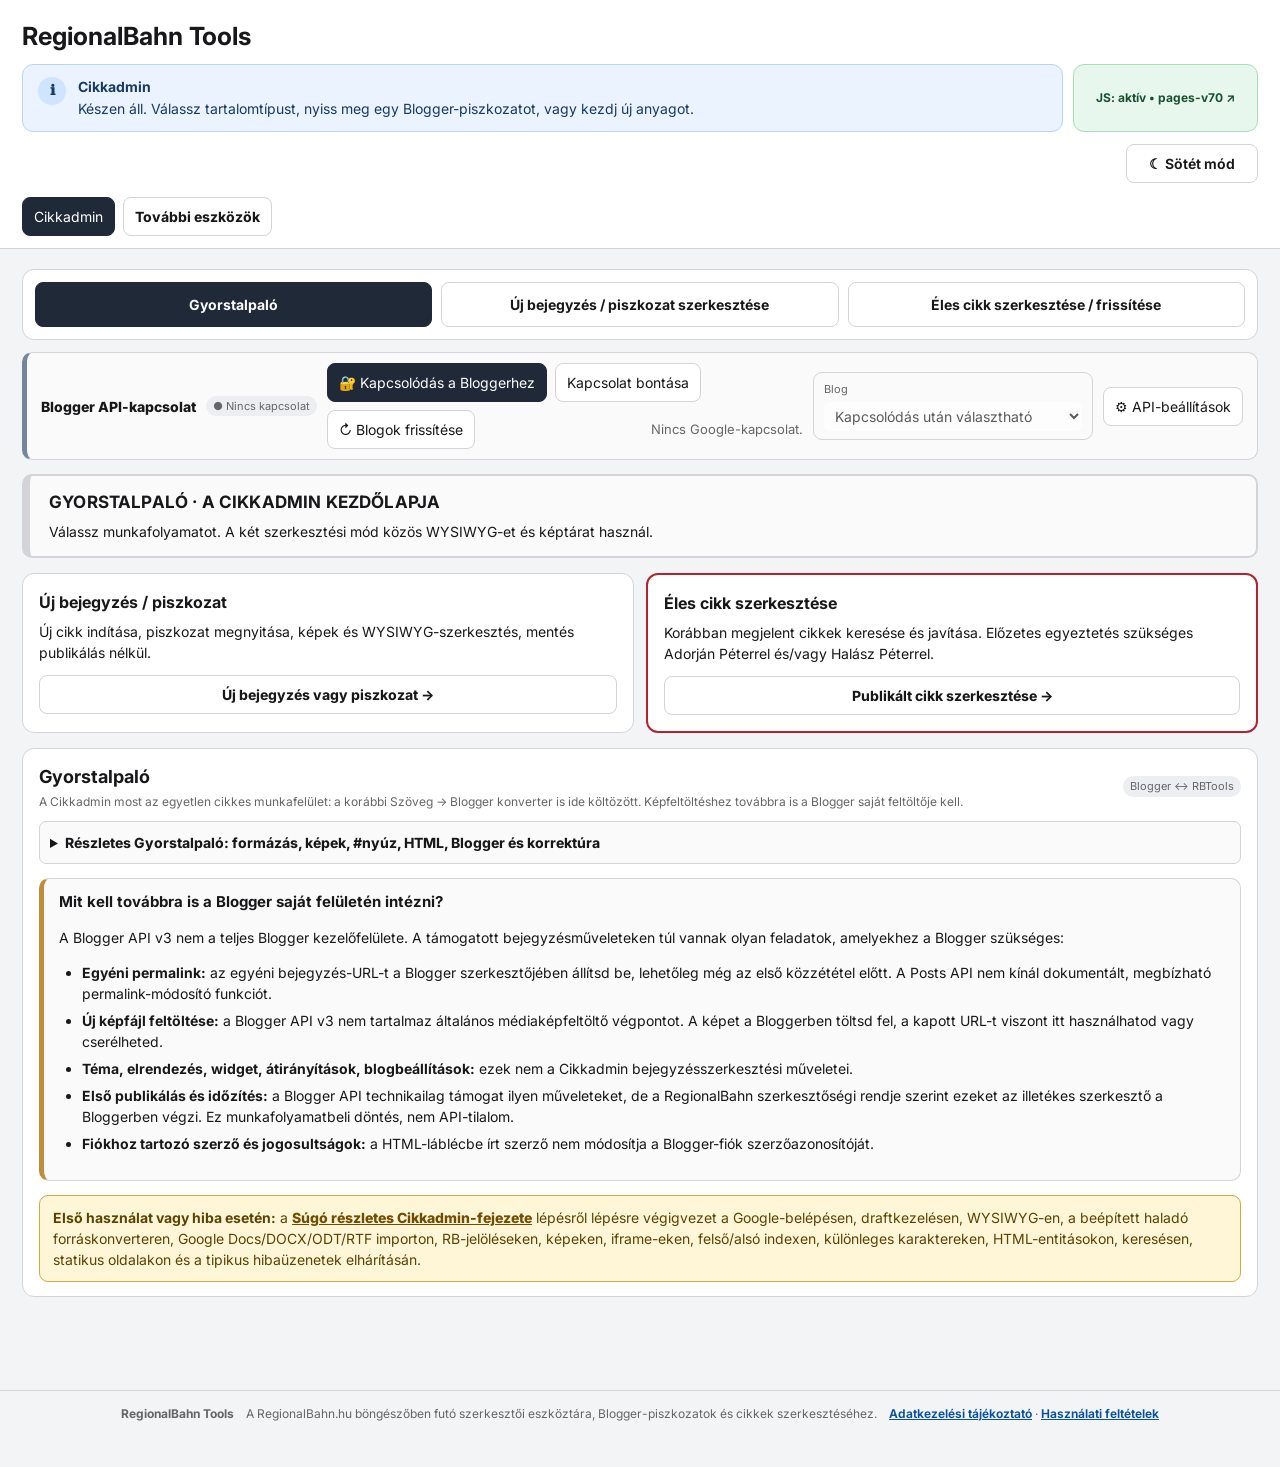
==== commit 9b514abd: "RBTools v70: preserve Még kell UL checklist in #nyuz Blogger drafts" ====
--- a/index.html
+++ b/index.html
@@ -147,6 +147,7 @@
       <li><strong>Rövidítések:</strong> jelöld ki a rövidítés szövegét, kattints az <strong>ABBR</strong> gyorsgombra vagy válaszd a jobb kattintásos helyi menüt; add meg a teljes feloldást a <code>title</code> mezőben.</li>
       <li><strong>#nyúz lead-szabvány:</strong> a Blogger címe kizárólag a külön Cikk címe mezőben van. A <code>&lt;!--more--&gt;</code> előtt egyetlen közös <code>&lt;strong&gt;</code> blokk tartalmazza a valódi leadet és közvetlenül utána a „Még kell:” listát; ezek nem kerülnek külön törzsblokkokba.</li>
       <li><strong>Jobbra zárt szerzői sor:</strong> a WYSIWYG és a haladó konverter azonos, a Blogger előnézetével szemben is megerősített jobbra igazító HTML-t készít minden cikkzáráshoz. A szerzőnevek tartalma nem módosul.</li>
+      <li><strong>#nyúz „Még kell” lista:</strong> a lead és a <code>&lt;!--more--&gt;</code> közötti, tetszőleges tartalmú <code>&lt;ul&gt;</code> lista külön, szerkeszthető blokkban marad. Visszatöltéskor nem törlődik; ha hiányzik vagy a szerkesztő módosítása nélkül megváltozik, a Blogger-piszkozat mentése leáll.</li>
       <li><strong>Szerzők és #nyúz:</strong> a szerzőmező és a footer formája közvetlenül a WYSIWYG alatt található. Megnyitott piszkozatból a szabványos szerzői sor és az „Összeállította:” változat automatikusan visszatöltődik, de utána szabadon módosítható.</li>
       <li><strong>Percről percre:</strong> töltsd be az élő sablont, írd meg a leadet, majd az <strong>＋ Időbélyeges frissítés</strong> gombbal add hozzá az időpontot, helyszínt, tudósító nevét és a frissítés WYSIWYG-szövegét. A képtárból képet is húzhatsz a frissítésbe. Alapértelmezés szerint a legújabb bejegyzés alul jelenik meg, mint a 2020-as RegioJet-tudósításnál. Fordított sorrend is választható. Készülő frissítést ugyanabba a Blogger-piszkozatba ments vissza, az éles közzététel a szerkesztő dolga.</li>
       <li><strong>Cikkcím:</strong> a címet a külön, Blogger-szerű <strong>Cikk címe</strong> mezőbe írd. Nem lesz belőle megismételt törzsszöveg vagy automatikus lead.</li>
@@ -1444,6 +1445,7 @@
 
     <p><strong>Kép URL-jének cseréje:</strong> kattints a képre jobb egérgombbal (ez a leadkép esetén is működik), vagy válaszd a Képtár „Kép URL-jeinek cseréje” gombját. A nagy Blogger-kép linkjéből a program felismerhető méretjelölés esetén automatikusan s600-as törzsképet és s200-as leadképet képez. Egyéb URL-eknél külön kis és nagy képlinket kell megadni. A fotósnév, képkomment, képaláírás és a kép cikkbeli helye változatlan.</p>
     <h3>20. Blogger-címkék, cím, szerző és footer</h3>
+    <p><strong>#nyúz „Még kell” munkalista:</strong> a lead alatti, <code>&lt;!--more--&gt;</code> előtti <code>&lt;ul&gt;</code> lista az RBToolsban külön szerkeszthető. A Blogger-piszkozatból visszaolvasott valamennyi listaelem és hivatkozás változatlanul megmarad, hacsak magát a listát nem szerkeszted. A lista teljes kijelöléses törlését visszaállítja, és a piszkozat mentését megakadályozza, ha az eredeti felsorolás hiányozna. Éles cikkekre nem vezetünk be ilyen új listát.</p>
     <p><strong>A szerzői sor igazítása:</strong> a cikkzárást mind a WYSIWYG, mind a haladó konverter azonos jobbra zárt HTML-kóddal készíti. A Blogger-témában is működő <code>align="right"</code> attribútum és az inline <code>text-align: right !important</code> stílus a szerzőnevek balra csúszását akadályozza meg. A cikkek szerzősége változatlan.</p>
     <p><strong>A szerző(k) és a cikkzárás</strong> közvetlenül a WYSIWYG alatt található, függetlenül a választott cikksablontól. A <strong>Szerző(k) neve</strong>, <strong>Összeállította: név</strong> és <strong>Nincs footer</strong> változat között bármikor válthatsz. Régi piszkozat megnyitásakor az utolsó, valóban szabványos (vízszintes vonallal elválasztott, 85%-os dőlt, jobbra zárt) szerzői blokk adatait olvassuk vissza. Hiányzó footernél nem találgatunk: a mező üres, a footer kikapcsolt. Változtatáskor a végleges HTML azonnal frissül.</p>
     <ul>
@@ -2271,13 +2273,18 @@
 #rbtools-app #rbtools-tab-admin[data-editor-mode="live"]:not([data-live-loaded="true"]) .rb-live-readback-notice{display:block}
 #rbtools-app .rb-live-author-lock{padding:10px;border:1px solid #bd914a;border-radius:8px;font-weight:650}
 #rbtools-app .rb-live-author-lock[hidden]{display:none!important}
+
+#rbtools-app .admin-news-todo-panel{border:2px solid #b98d42;background:var(--panel2);border-radius:10px;padding:12px 14px;margin:10px 0}
+#rbtools-app .admin-news-todo-panel>strong{display:block;margin-bottom:8px}
+#rbtools-app .admin-news-todo-editor{min-height:54px;padding:9px 12px;border:1px solid var(--line);border-radius:6px;background:var(--panel);outline-offset:2px}
+#rbtools-app .admin-news-todo-editor ul{margin:4px 0;padding-left:26px}
 </style>
 <script src="/live-timeline.js?v=59"></script>
 <script src="/corrector-core.js?v=59"></script>
 <script>
 (function(){
 "use strict";
-const RBTOOLS_VERSION="pages-v69";
+const RBTOOLS_VERSION="pages-v70";
 const LIVE_TIMELINE=window.RBTOOLS_LIVE_TIMELINE;
 const CORRECTOR=window.RBTOOLS_CORRECTOR;
 if(!LIVE_TIMELINE)throw Error("Az élő tudósítás modulja nem töltődött be.");
@@ -3471,6 +3478,7 @@
 let bloggerBlogs=[];
 let bloggerDrafts=[];
 let bloggerCurrentPost=null;
+let bloggerDraftProtectedChecklistUl="";
 let bloggerKnownSnapshot=null,bloggerSavePending=false,bloggerSaveError="",bloggerLastBannerState="",bloggerLastBannerText="";
 
 function bloggerLocalSnapshot(){
@@ -3661,6 +3669,7 @@
     post=await bloggerApi("/blogs/"+encodeURIComponent(blogId)+"/posts/"+encodeURIComponent(postId)+"?view=AUTHOR&fetchBody=true&fetchImages=true");
   }
   bloggerCurrentPost=post;
+  bloggerDraftProtectedChecklistUl=adminNewsTodoListFromHtml(post.content||"");
   rbGet("adminTitle").value=post.title||"";
   rbGet("bloggerLabels").value=Array.isArray(post.labels)?post.labels.join(", "):"";
   rbGet("adminSource").value="";rbGet("adminImageSource").value="";rbGet("adminExistingHtml").value=post.content||"";
@@ -3679,6 +3688,14 @@
   const blogId=rbGet("bloggerBlogSelect").value;if(!blogId)throw new Error("Nincs kiválasztott blog.");
   adminGenerateHtml(false);
   const title=rbGet("adminTitle").value.trim(),content=rbGet("adminOutput").value;
+  const checklist=adminNewsTodoListFromHtml(content);
+  if(bloggerDraftProtectedChecklistUl&&!checklist)
+    throw new Error("A #nyúz „Még kell” listája hiányzik a mentendő HTML-ből. A Blogger-piszkozatot nem írtuk felül.");
+  if(bloggerDraftProtectedChecklistUl&&!adminNewsChecklistTouched&&
+     !adminNewsChecklistIsIntact(bloggerDraftProtectedChecklistUl,checklist))
+    throw new Error("A #nyúz „Még kell” listája észrevétlenül megváltozna vagy elveszne. A mentés leállt.");
+  if(rbGet("adminContentType").value==="news"&&adminNewsChecklistLastSafeUl&&!checklist)
+    throw new Error("A #nyúz piszkozat „Még kell” felsorolása nem törölhető. Mentés megszakítva.");
   if(!title)throw new Error("A cikknek nincs címe.");
   if(!content.trim())throw new Error("A cikk tartalma üres.");
   const body={kind:"blogger#post",title,content,labels:bloggerParseLabels()};
@@ -3693,6 +3710,8 @@
     }else post=await bloggerApi("/blogs/"+encodeURIComponent(blogId)+"/posts?isDraft=true",{method:"POST",body});
     if(!post?.id)throw new Error("A Blogger-válasz nem igazolta vissza a bejegyzésazonosítót.");
     bloggerCurrentPost=post;
+    bloggerDraftProtectedChecklistUl=adminNewsTodoListFromHtml(content);
+    adminNewsChecklistTouched=false;
     bloggerKnownSnapshot={...sent,blogId,postId:String(post.id),origin:"saved",when:new Date().toISOString()};
     bloggerPostMeta();
     try{await bloggerLoadDrafts();}catch(error){bloggerStatus("Mentve, de a piszkozatlista frissítése sikertelen: "+error.message);}
@@ -3770,6 +3789,9 @@
 let adminImages=[];
 let adminSourcesHtml="";
 let adminLeadHtml="";
+let adminNewsChecklistUl="";
+let adminNewsChecklistLastSafeUl="";
+let adminNewsChecklistTouched=false;
 let adminLeadAlign="justify";
 let adminMainImageId=null;
 let adminSeq=0;
@@ -3969,12 +3991,15 @@
   const type=rbGet("adminContentType").value,staticLayout=rbGet("adminStaticLayout").value;
   if(adminHasMeaningfulContent()&&!window.confirm("A sablon lecseréli a jelenlegi címet, leadet és tartalmi blokkokat. A képtár és a Blogger-bejegyzés hozzárendelése megmarad. Folytatod?"))return;
   adminSourcesHtml="";adminLeadAlign="justify";adminActiveEditable=null;adminSavedRange=null;
+  if(type!=="news"){adminNewsChecklistUl="";adminNewsChecklistLastSafeUl="";adminNewsChecklistTouched=false;}
   rbGet("adminExistingHtml").value="";rbGet("adminSource").value="";
   if(type==="article"){
     rbGet("adminTitle").value="Cikk címe";adminLeadHtml="Lead / bevezető.";rbGet("adminFooter").value="author";
   }else if(type==="news"){
     rbGet("adminTitle").value="Hétvégi gyors – ";
-    adminLeadHtml='Lead szövege.<br /><br />Még kell:<ul><li>Hír X (by MM)</li><li>Hír X (by MM)</li></ul>';
+    adminLeadHtml="Lead szövege.";
+    adminNewsSetChecklist((bloggerCurrentPost?.id&&bloggerDraftProtectedChecklistUl)||adminNewsChecklistUl||
+      '<ul><li>Hír X (by MM)</li><li>Hír X (by MM)</li></ul>');
     rbGet("adminAuthor").value="Adorján Péter";rbGet("adminFooter").value="compiled";
   }else if(type==="podcast"){
     rbGet("adminTitle").value="Podcast címe";adminLeadHtml="Podcast felvezető szövege.";rbGet("adminAuthor").value="RegionalBahn szerkesztőség";rbGet("adminFooter").value="author";
@@ -4843,9 +4868,13 @@
     out=adminBlocks.map(adminBlockHtml).filter(Boolean).join("\n");
   }else{
     if(adminRepairLegacyLeadBlock())adminRenderCanvas();
+    if(contentType==="news"){
+      if(!adminNewsChecklistUl)adminNewsSetChecklist(adminNewsTodoListFromHtml(adminLeadHtml));
+      adminNewsSeparateChecklistFromLead();
+    }
     const topHtml=adminNormalizeInlineHtml(adminLeadHtml);
     const main=adminFindImage(adminMainImageId);
-    out='<div style="text-align: '+adminValidAlign(adminLeadAlign,"justify")+'; display: flow-root; line-height: 1.5; overflow-wrap: anywhere;">\n'+adminMainImageHtml(main)+'<strong>'+topHtml+'</strong></div>\n<br />\n<!--more-->\n<br />\n';
+    out='<div style="text-align: '+adminValidAlign(adminLeadAlign,"justify")+'; display: flow-root; line-height: 1.5; overflow-wrap: anywhere;">\n'+adminMainImageHtml(main)+'<strong>'+topHtml+'</strong></div>\n<br />\n'+adminNewsChecklistOutput()+'<!--more-->\n<br />\n';
     if(contentType==="live"){
       const last=LIVE_TIMELINE.latest(adminBlocks);
       if(last&&LIVE_TIMELINE.safeAnchor(last.anchor)){
@@ -5268,6 +5297,28 @@
       }
     });
     panel.appendChild(shell);host.appendChild(panel);
+    if(rbGet("adminContentType").value==="news"&&adminNewsChecklistUl){
+      const pane=document.createElement("section");pane.className="admin-news-todo-panel";
+      const heading=document.createElement("strong");
+      heading.textContent="Még kell: szerkesztőségi lista (piszkozatban megőrzendő)";
+      pane.appendChild(heading);
+      const editor=document.createElement("div");
+      editor.className="admin-news-todo-editor";editor.contentEditable="true";editor.spellcheck=true;
+      editor.setAttribute("aria-label","Még kell: listaelemek szerkesztése");
+      editor.innerHTML=adminVisualizeSpecials(adminNewsChecklistUl);
+      adminTrackEditable(editor,()=>{
+        const updated=adminNewsValidUl(editor.innerHTML);
+        if(updated){
+          if(updated!==adminNewsChecklistUl)adminNewsChecklistTouched=true;
+          adminNewsChecklistUl=updated;adminNewsChecklistLastSafeUl=updated;
+        }else{
+          editor.innerHTML=adminNewsChecklistLastSafeUl;
+          adminNewsChecklistUl=adminNewsChecklistLastSafeUl;
+          rbGet("adminStatus").textContent="A #nyúz „Még kell” listája nem törölhető; csak a listaelemek szerkeszthetők.";
+        }
+      });
+      pane.appendChild(editor);host.appendChild(pane);
+    }
     const more=document.createElement("div");more.className="admin-more";host.appendChild(more);
   }
 
@@ -5807,6 +5858,54 @@
   }
   return node.innerHTML.trim();
 }
+
+function adminNewsTodoListFromHtml(raw){
+  const tpl=document.createElement("template");
+  tpl.innerHTML=String(raw||"");
+  for(const ul of Array.from(tpl.content.querySelectorAll("ul"))){
+    for(let parent=ul.parentElement;parent;parent=parent.parentElement){
+      const source=parent.innerHTML||"",index=source.indexOf(ul.outerHTML);
+      if(index<0)continue;
+      const prefix=source.slice(0,index)
+        .replace(/<[^>]*>/g," ").replace(/&nbsp;|&#160;/gi," ").replace(/\s+/g," ").trim();
+      if(/Még\s*kell\s*:\s*$/i.test(prefix))return ul.outerHTML;
+    }
+  }
+  return "";
+}
+function adminNewsValidUl(source){
+  const tpl=document.createElement("template");tpl.innerHTML=String(source||"");
+  return tpl.content.querySelector("ul")?.outerHTML||"";
+}
+function adminNewsSetChecklist(source){
+  const ul=adminNewsValidUl(source);if(!ul)return false;
+  adminNewsChecklistUl=ul;adminNewsChecklistLastSafeUl=ul;adminNewsChecklistTouched=false;
+  return true;
+}
+function adminNewsSeparateChecklistFromLead(){
+  if(!adminNewsChecklistUl)return;
+  const value=String(adminLeadHtml||""),match=/Még\s*kell\s*:/i.exec(value);
+  if(!match||!/<ul\b/i.test(value.slice(match.index)))return;
+  adminLeadHtml=value.slice(0,match.index).replace(/(?:\s*<br\s*\/?>\s*)+$/gi,"").trim();
+}
+function adminNewsChecklistOutput(){
+  if(rbGet("adminContentType")?.value!=="news")return "";
+  const ul=adminNewsValidUl(adminNewsChecklistUl)||adminNewsValidUl(adminNewsChecklistLastSafeUl);
+  if(!ul)return "";
+  adminNewsChecklistUl=ul;
+  return '<div style="text-align: justify;"><b>Még kell:\n'+ul+'</b></div>\n<br />\n';
+}
+function adminNewsChecklistIsIntact(original,current){
+  const a=document.createElement("template"),b=document.createElement("template");
+  a.innerHTML=original;b.innerHTML=current;
+  const first=a.content.querySelector("ul"),second=b.content.querySelector("ul");
+  if(!first||!second)return false;
+  return first.textContent===second.textContent&&
+    first.querySelectorAll("li").length===second.querySelectorAll("li").length&&
+    Array.from(first.querySelectorAll("a[href]")).map(x=>x.getAttribute("href")).join("\u0000")===
+    Array.from(second.querySelectorAll("a[href]")).map(x=>x.getAttribute("href")).join("\u0000");
+}
+
 function adminNewsChecklistNode(node){
   if(!node||node.nodeType!==1||!["DIV","P"].includes(node.tagName))return false;
   const text=(node.textContent||"").replace(/\s+/g," ").trim();
@@ -5869,17 +5968,12 @@
     }
   }
 
-  // 3) A "Még kell:" lista ugyanabba a lead <strong>...</strong> tartalomba kerül.
+  // 3) Régi, <!--more--> mögé került "Még kell:" lista külön védett blokk.
   i=nextIndex();
   if(i>=0&&adminNewsChecklistNode(nodes[i])){
-    const checklist=adminNewsNodeInnerWithoutOuterStrong(nodes[i]);
-    if(checklist){
-      const current=String(adminLeadHtml||"").trim();
-      const currentText=adminComparableText(current);
-      const checklistText=adminComparableText(checklist);
-      if(!currentText.includes(checklistText)){
-        adminLeadHtml=current?(current+"<br /><br />"+checklist):checklist;
-      }
+    const found=adminNewsTodoListFromHtml(nodes[i].outerHTML);
+    if(found&&(!adminNewsChecklistUl||adminNewsChecklistUl===found)){
+      if(!adminNewsChecklistUl)adminNewsSetChecklist(found);
       adminNewsRemoveNodeAndAdjacentBreaks(nodes,i);changed=true;
     }
   }
@@ -5893,6 +5987,7 @@
   raw=String(raw||"").trim();if(!raw){rbGet("adminStatus").textContent="Nincs visszatöltendő HTML.";return;}
   const chosen=preserveCurrentMain?adminFindImage(adminMainImageId):null;
   adminBlocks=[];adminImages=chosen?[chosen]:[];adminSourcesHtml="";adminLeadHtml="";adminLeadAlign="justify";adminMainImageId=chosen?.id||null;
+  adminNewsChecklistUl="";adminNewsChecklistLastSafeUl="";adminNewsChecklistTouched=false;
   rbGet("adminAuthor").value="";rbGet("adminFooter").value="none";
   const titleDoc=new DOMParser().parseFromString(raw,"text/html").querySelector("title");
   if(titleDoc&&titleDoc.textContent.trim()&&!rbGet("adminTitle").value.trim())rbGet("adminTitle").value=titleDoc.textContent.trim();
@@ -5912,6 +6007,11 @@
   let nodes=Array.from(tpl.content.childNodes);
   const looksLikeNews=/^Hétvégi gyors\b/i.test(rbGet("adminTitle").value.trim())||
     /Összeállította:/i.test(post)&&nodes.filter(n=>n.nodeType===1&&n.tagName==="HR").length>=2;
+  if(looksLikeNews||rbGet("adminContentType").value==="news"){
+    const beforeMore=adminNewsTodoListFromHtml(pre);
+    if(beforeMore)adminNewsSetChecklist(beforeMore);
+    adminNewsSeparateChecklistFromLead();
+  }
   if(looksLikeNews&&rbGet("adminContentType").value!=="news"){
     rbGet("adminContentType").value="news";adminContentTypeChanged(false);
   }
@@ -5960,6 +6060,13 @@
       continue;
     }
     const text=(n.textContent||"").trim();
+    if(looksLikeNews&&adminNewsChecklistNode(n)){
+      const list=adminNewsTodoListFromHtml(n.outerHTML);
+      if(list&&(!adminNewsChecklistUl||adminNewsChecklistUl===list)){
+        if(!adminNewsChecklistUl)adminNewsSetChecklist(list);
+        continue;
+      }
+    }
     if(tag==="aside"&&n.classList.contains("rb-box-accent")){
       const previous=adminBlocks.length;
       adminImportBoxGroup(Array.from(n.childNodes),0);
@@ -6030,6 +6137,7 @@
 function adminClear(){
   adminClearSearchHighlights(true);
   adminBlocks=[];adminImages=[];adminSourcesHtml="";adminLeadHtml="";adminLeadAlign="justify";adminMainImageId=null;adminActiveEditable=null;adminSavedRange=null;
+  adminNewsChecklistUl="";adminNewsChecklistLastSafeUl="";adminNewsChecklistTouched=false;bloggerDraftProtectedChecklistUl="";
   adminBlocks.push({id:adminUid("b"),type:"p",html:"",align:"justify"});
   ["adminSource","adminImageSource","adminExistingHtml","adminTitle","adminOutput"].forEach(id=>rbGet(id).value="");
   rbGet("adminAuthor").value="Halász Péter";rbGet("adminFooter").value="author";
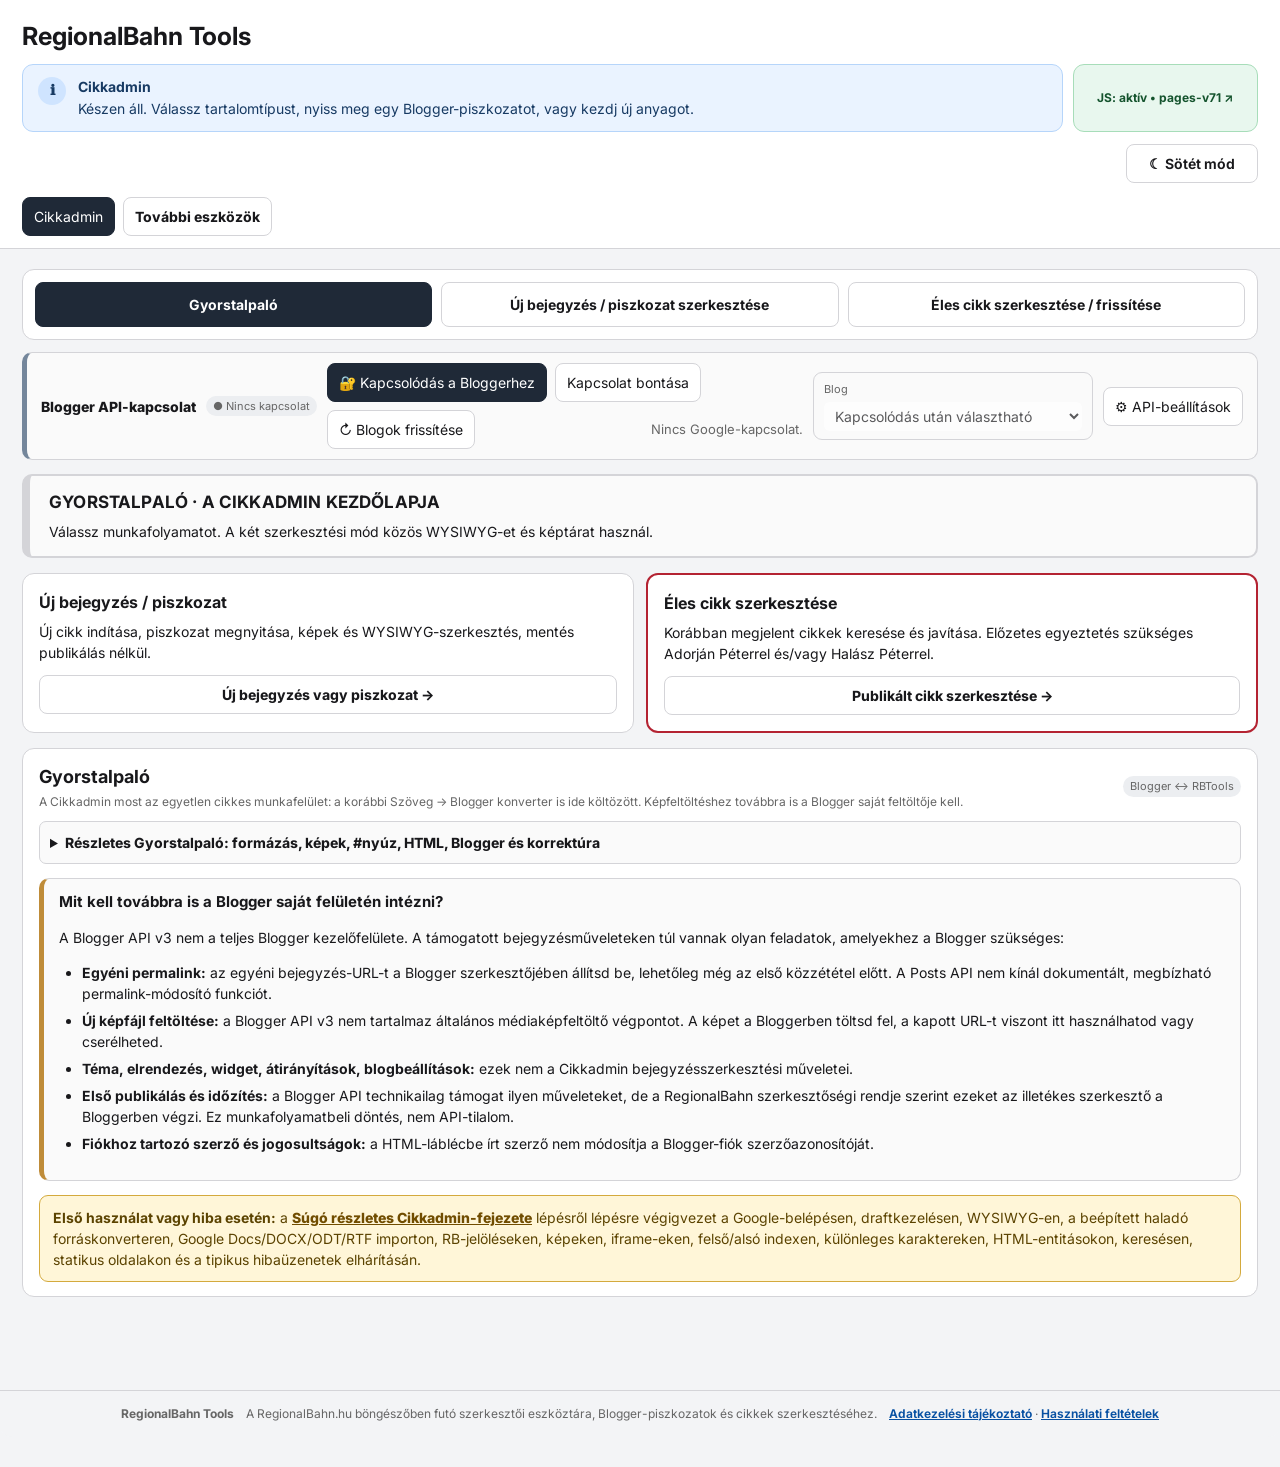
==== commit 718d17e1: "RBTools v71: dark-mode #nyúz list and deduplicated Blogger author footer" ====
--- a/index.html
+++ b/index.html
@@ -2274,17 +2274,18 @@
 #rbtools-app .rb-live-author-lock{padding:10px;border:1px solid #bd914a;border-radius:8px;font-weight:650}
 #rbtools-app .rb-live-author-lock[hidden]{display:none!important}
 
-#rbtools-app .admin-news-todo-panel{border:2px solid #b98d42;background:var(--panel2);border-radius:10px;padding:12px 14px;margin:10px 0}
+#rbtools-app .admin-news-todo-panel{border:2px solid #b98d42;background:var(--panel2);color:var(--ink);border-radius:10px;padding:12px 14px;margin:10px 0}
 #rbtools-app .admin-news-todo-panel>strong{display:block;margin-bottom:8px}
-#rbtools-app .admin-news-todo-editor{min-height:54px;padding:9px 12px;border:1px solid var(--line);border-radius:6px;background:var(--panel);outline-offset:2px}
+#rbtools-app .admin-news-todo-editor{min-height:54px;padding:9px 12px;border:1px solid var(--line);border-radius:6px;background:var(--panel);color:var(--ink);caret-color:var(--ink);outline-offset:2px}
 #rbtools-app .admin-news-todo-editor ul{margin:4px 0;padding-left:26px}
+#rbtools-app .admin-news-todo-editor a{color:var(--accent)}
 </style>
 <script src="/live-timeline.js?v=59"></script>
 <script src="/corrector-core.js?v=59"></script>
 <script>
 (function(){
 "use strict";
-const RBTOOLS_VERSION="pages-v70";
+const RBTOOLS_VERSION="pages-v71";
 const LIVE_TIMELINE=window.RBTOOLS_LIVE_TIMELINE;
 const CORRECTOR=window.RBTOOLS_CORRECTOR;
 if(!LIVE_TIMELINE)throw Error("Az élő tudósítás modulja nem töltődött be.");
@@ -4883,7 +4884,17 @@
          '" style="color:#155477">Ugrás a legfrissebb frissítéshez ('+esc(last.time)+')</a></nav>\n';
       }
     }
-    out+=adminBlocks.map(adminBlockHtml).filter(Boolean).join("\n");
+    let bodyMarkup=adminBlocks.map(adminBlockHtml).filter(Boolean).join("\n");
+    // A legacy author line may have been loaded as an editable news body block.
+    // Remove only trailing credits before generating the single official footer.
+    if(contentType==="news"&&rbGet("tab-admin")?.dataset.editorMode!=="live"){
+      const bodyTpl=document.createElement("template");bodyTpl.innerHTML=bodyMarkup;
+      const bodyNodes=Array.from(bodyTpl.content.childNodes);
+      let legacyCredits=0;
+      while(adminReadAuthorFooter(bodyNodes))legacyCredits++;
+      if(legacyCredits)bodyMarkup=bodyNodes.map(n=>n.nodeType===3?n.textContent:(n.outerHTML||"")).join("");
+    }
+    out+=bodyMarkup;
     if(adminSourcesHtml)out+="\n"+adminSourcesHtml;
     if(["author","compiled"].includes(rbGet("adminFooter").value)&&author)out+='\n<hr align="center" />\n'+rbAuthorFooterMarkup((rbGet("adminFooter").value==="compiled"?"Összeállította: ":"")+esc(author));
   }
@@ -5769,27 +5780,27 @@
 }
 
 function adminReadAuthorFooter(nodes){
- let i=nodes.length-1;
- while(i>=0&&(nodes[i].nodeType===3&&!nodes[i].textContent.trim()||
-   nodes[i].nodeType===1&&nodes[i].tagName==="BR"))i--;
- const last=nodes[i];
- if(!last||last.nodeType!==1||!["DIV","P"].includes(last.tagName))return null;
- const em=last.querySelector("em"),span=em?.closest("span");
- if(!em||!/85%|0\.85em/i.test(span?.getAttribute("style")||""))return null;
- const value=(em.textContent||"").trim();if(!value)return null;
- const compiled=/^Összeállította:\s*/i.test(value);
- const right=/text-align\s*:\s*right/i.test(last.getAttribute("style")||"")||/^right$/i.test(last.getAttribute("align")||"");
- if(!right&&!compiled)return null;
- let h=i-1;
- while(h>=0&&(nodes[h].nodeType===3&&!nodes[h].textContent.trim()||
-   nodes[h].nodeType===1&&nodes[h].tagName==="BR"))h--;
- const hasRule=h>=0&&nodes[h].nodeType===1&&nodes[h].tagName==="HR";
- if(!hasRule&&!compiled)return null;
- nodes.splice(i,1);
- if(hasRule)nodes.splice(h,1);
- return {name:value.replace(/^Összeállította:\s*/i,"").trim(),mode:compiled?"compiled":"author"};
-}
-
+  // Recognize legacy Blogger credits without the 85% wrapper or right alignment.
+  let i=nodes.length-1;
+  while(i>=0&&(nodes[i].nodeType===3&&!nodes[i].textContent.trim()||
+    nodes[i].nodeType===1&&nodes[i].tagName==="BR"))i--;
+  const last=nodes[i];
+  if(!last||last.nodeType!==1||!["DIV","P"].includes(last.tagName))return null;
+  const em=last.querySelector("em,i"),span=em?.closest("span");
+  const value=String(last.textContent||em?.textContent||"").replace(/\s+/g," ").trim();
+  const compiledMatch=/^Összeállította\s*:\s*(\S.*)$/i.exec(value);
+  const right=/text-align\s*:\s*right/i.test(last.getAttribute("style")||"")||
+    /^right$/i.test(last.getAttribute("align")||"");
+  const small=/85%|0\.85em/i.test((span?.getAttribute("style")||"")+" "+(em?.getAttribute?.("style")||""));
+  let h=i-1;
+  while(h>=0&&(nodes[h].nodeType===3&&!nodes[h].textContent.trim()||
+    nodes[h].nodeType===1&&nodes[h].tagName==="BR"))h--;
+  const hasRule=h>=0&&nodes[h].nodeType===1&&nodes[h].tagName==="HR";
+  if(compiledMatch?!(hasRule||right||em||small):!(value&&em&&small&&right&&hasRule))return null;
+  nodes.splice(i,1);
+  if(hasRule)nodes.splice(h,1);
+  return {name:compiledMatch?compiledMatch[1].trim():value,mode:compiledMatch?"compiled":"author"};
+}
 
 function adminNewsInlineFragmentHtml(node){
   const box=document.createElement("div");
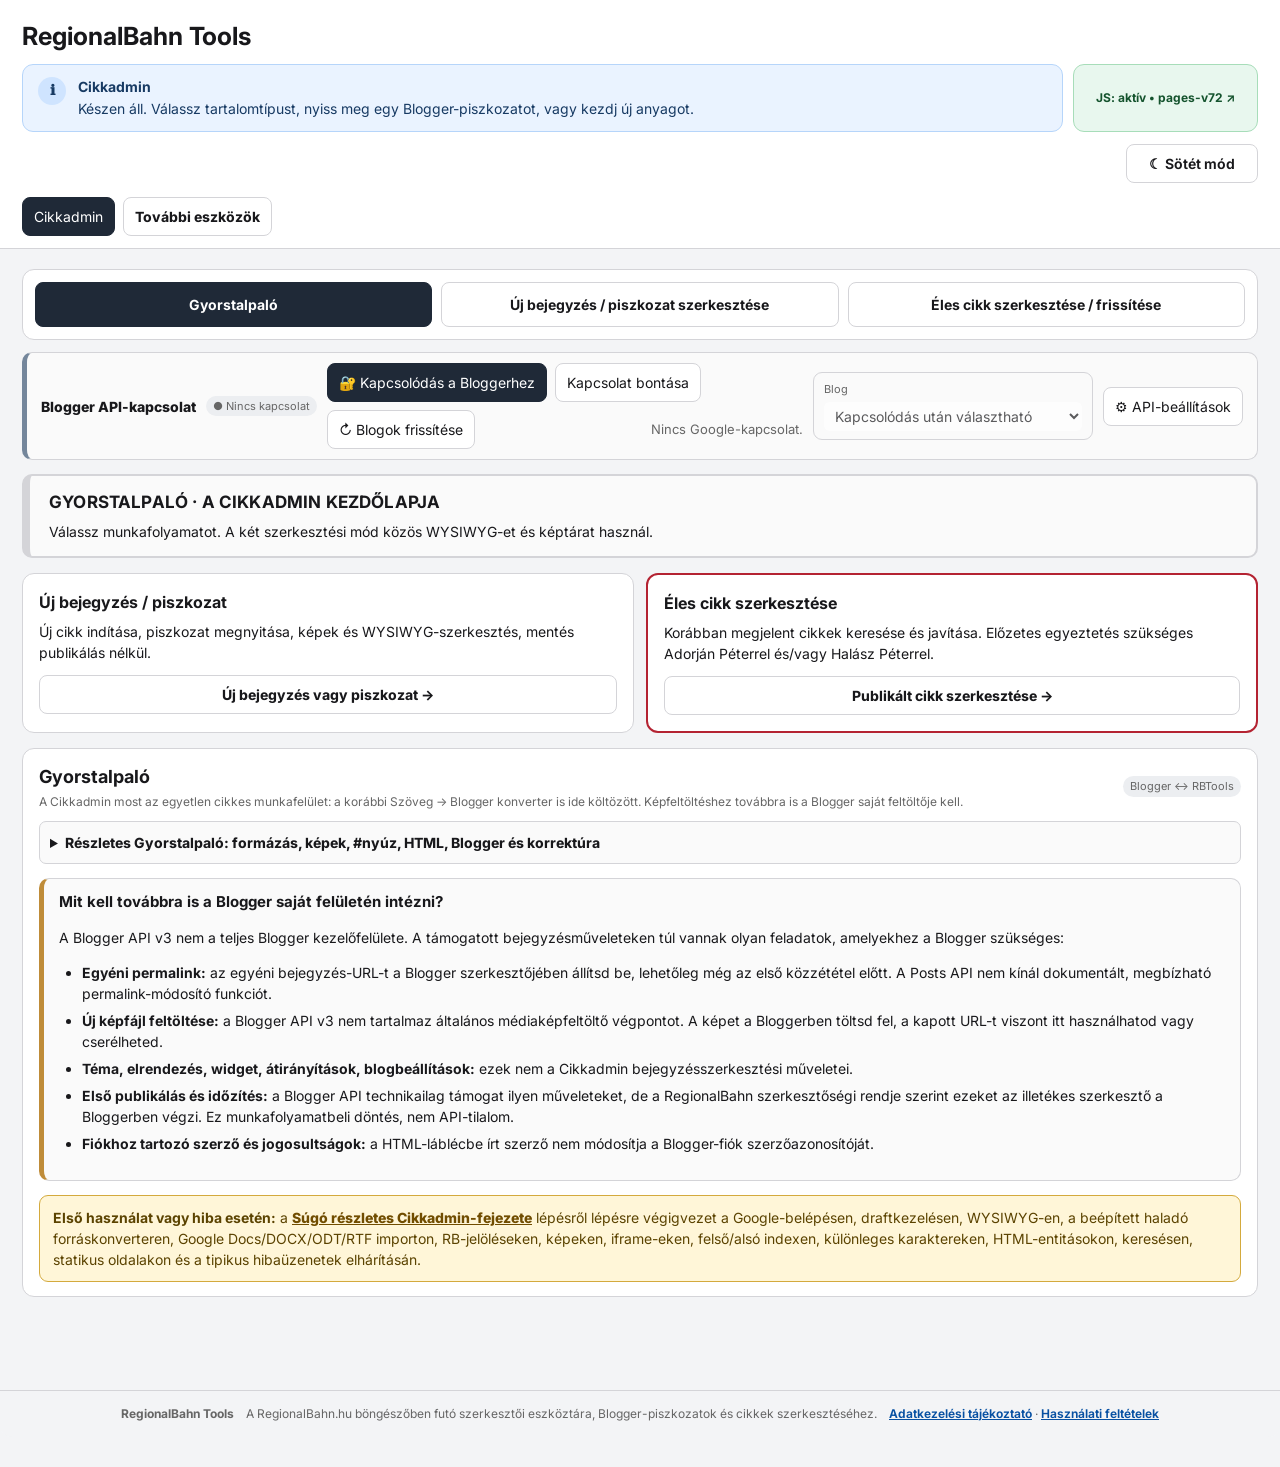
==== commit c7f23527: "RBTools v72: compact side gallery and keyboard block deletion/merging" ====
--- a/index.html
+++ b/index.html
@@ -359,7 +359,8 @@
     <div class="admin-section-head">
       <div>
         <h2 style="margin:0">Vizuális cikkszerkesztő</h2>
-        <p class="small" style="margin:3px 0 0">Szöveget szabadon kijelölhetsz és formázhatsz, a kijelölésen jobb kattintással helyi formázómenüt is kapsz (Shift + jobb kattintás: böngészőmenü). Az eszköztár a cikkszöveg felett marad. A blokkok csak a jobb oldali ⠿ fogantyúnál húzhatók, a kék beszúrási sávokra pedig kép vagy blokk dobható. A szerkesztő függőlegesen átméretezhető az alsó pereménél.</p>
+        <p class="small" style="margin:3px 0 0">Szerkesztés a cikkben: Enter = új blokk, Backspace/Delete = üres blokk törlése vagy bekezdések összefűzése. A képtár a szöveg melletti oldalsávban nyitható meg.</p>
+        <details class="rb-editor-guide"><summary>Részletes szerkesztési tippek</summary><p class="small">Jelöld ki a szöveget a formázáshoz; jobb kattintással helyi menüt kapsz (Shift + jobb kattintás: böngészőmenü). A blokkokat csak a ⠿ fogantyúval húzd; a képeket a kék beszúrási sávokra is dobhatod. Shift+Enter = sortörés egy blokkon belül. A szerkesztő alsó pereme függőlegesen átméretezhető.</p></details>
       </div>
       <div class="toolbar" style="margin:0">
         <button id="rbtools-adminAddParagraph" type="button" title="Új önálló kenyérszövegblokk: &lt;div style=&quot;text-align: justify;&quot;&gt;…&lt;/div&gt;">＋ Új bekezdésblokk</button>
@@ -2279,13 +2280,48 @@
 #rbtools-app .admin-news-todo-editor{min-height:54px;padding:9px 12px;border:1px solid var(--line);border-radius:6px;background:var(--panel);color:var(--ink);caret-color:var(--ink);outline-offset:2px}
 #rbtools-app .admin-news-todo-editor ul{margin:4px 0;padding-left:26px}
 #rbtools-app .admin-news-todo-editor a{color:var(--accent)}
+
+/* v72: a WYSIWYG cikk melletti, összecsukható képtár és látható blokkvezérlők. */
+#rbtools-app .rb-editor-stage{display:grid;grid-template-columns:minmax(0,1fr);gap:12px;align-items:start;margin-top:12px}
+#rbtools-app .rb-editor-stage.gallery-open{grid-template-columns:minmax(0,1fr) minmax(255px,310px)}
+#rbtools-app .rb-editor-stage>.admin-canvas{min-width:0;margin-top:0}
+#rbtools-app .rb-editor-gallery[hidden]{display:none!important}
+#rbtools-app .rb-editor-gallery{min-width:0;max-height:75vh;overflow-y:auto;overscroll-behavior:contain;position:sticky;top:82px;background:var(--panel);color:var(--ink);border:1px solid var(--line);border-radius:10px;padding:9px}
+#rbtools-app .rb-gallery-top{display:flex;align-items:center;justify-content:space-between;gap:9px;border-bottom:1px solid var(--line);padding:5px 3px 9px}
+#rbtools-app .rb-gallery-top button{font-size:12px;padding:5px 8px}
+#rbtools-app .rb-gallery-hint{margin:8px 3px}
+#rbtools-app .rb-gallery-toggle{border-color:#6394c2;font-weight:800;white-space:nowrap}
+#rbtools-app .rb-gallery-toggle.active{background:#0b5394;color:#fff;border-color:#0b5394}
+#rbtools-app .rb-editor-gallery .admin-library-card{margin:6px 0 0}
+#rbtools-app .rb-editor-gallery .admin-library-card>.cardhead{padding:8px;gap:5px}
+#rbtools-app .rb-editor-gallery .admin-library-card>.cardhead>.small{display:none}
+#rbtools-app .rb-editor-gallery .admin-image-library{grid-template-columns:minmax(0,1fr);gap:8px;padding:8px}
+#rbtools-app .rb-editor-gallery .admin-image-thumb{height:116px;padding:5px}
+#rbtools-app .rb-editor-gallery .admin-image-thumb img{max-height:106px}
+#rbtools-app .rb-gallery-caption{padding:6px 9px 2px;color:var(--ink);font-size:11px;line-height:1.4;white-space:nowrap;overflow:hidden;text-overflow:ellipsis}
+#rbtools-app .rb-gallery-quick-actions{display:flex;flex-wrap:wrap;gap:5px;padding:6px 8px 9px}
+#rbtools-app .rb-gallery-quick-actions button{flex:1 1 auto;padding:5px;font-size:12px;font-weight:700}
+#rbtools-app .rb-gallery-meta{margin:0!important;border-top:1px solid var(--line)}
+#rbtools-app .rb-gallery-meta>summary{padding:7px 10px;background:var(--panel2);font-size:12px;color:var(--ink)}
+#rbtools-app .rb-gallery-meta>.admin-image-fields{padding:9px}
+#rbtools-app .rb-editor-guide{margin:5px 0!important}
+#rbtools-app .rb-editor-guide summary{font-size:12px;color:var(--muted)}
+#rbtools-app .rb-editor-guide p{margin:7px 0}
+#rbtools-app .admin-block-controls{opacity:.82;z-index:2}
+#rbtools-app .admin-block-controls button:last-child{color:#9b1c1c;border-color:#d5a8a8;font-weight:900;background:#fff6f6}
+#rbtools-app .admin-block-controls button:last-child:hover,#rbtools-app .admin-block-controls button:last-child:focus-visible{background:#fee2e2;color:#7f1d1d}
+@media(max-width:930px){
+  #rbtools-app .rb-editor-stage.gallery-open{grid-template-columns:minmax(0,1fr)}
+  #rbtools-app .rb-editor-gallery{position:static;max-height:42vh;grid-row:1}
+  #rbtools-app .rb-editor-stage>.admin-canvas{grid-row:2}
+}
 </style>
 <script src="/live-timeline.js?v=59"></script>
 <script src="/corrector-core.js?v=59"></script>
 <script>
 (function(){
 "use strict";
-const RBTOOLS_VERSION="pages-v71";
+const RBTOOLS_VERSION="pages-v72";
 const LIVE_TIMELINE=window.RBTOOLS_LIVE_TIMELINE;
 const CORRECTOR=window.RBTOOLS_CORRECTOR;
 if(!LIVE_TIMELINE)throw Error("Az élő tudósítás modulja nem töltődött be.");
@@ -2434,22 +2470,45 @@
   textDetails.appendChild(textCard);
   editor.insertBefore(textDetails,formatbar);
 
-  // A képtár most magának a WYSIWYG-nek a része, közvetlenül a szerkesztővászon előtt.
-  const galleryDetails=makeDetails("rb-editor-media",
-    "Képtár: képek, képaláírások és beszúrás",
-    "A kép miniatűrjét fogd meg, és húzd a WYSIWYG kék beszúrási sávjára. A képaláírások és az ALT/kredit adatok itt maradnak szerkeszthetők.");
-  galleryDetails.open=true;
+  // Egyetlen képtár marad: a vászon MELLETT, alapból csukott oldalsávban.
+  // A korábbi DOM-csomópontot mozgatjuk, így a képadatok és az ID-k nem másolódnak.
+  const stage=document.createElement("div");stage.className="rb-editor-stage";
+  stage.setAttribute("aria-label","Cikkszöveg és közös képtár");
+  const galleryPanel=document.createElement("aside");
+  galleryPanel.id="rbtools-adminGalleryPanel";galleryPanel.className="rb-editor-gallery";
+  galleryPanel.hidden=true;galleryPanel.setAttribute("aria-label","WYSIWYG képtár");
+  const galleryTop=document.createElement("div");galleryTop.className="rb-gallery-top";
+  const galleryTitle=document.createElement("strong");galleryTitle.textContent="Képtár";
+  const galleryClose=document.createElement("button");galleryClose.type="button";
+  galleryClose.textContent="× Bezárás";galleryClose.setAttribute("aria-label","Képtár bezárása");
+  galleryTop.append(galleryTitle,galleryClose);galleryPanel.appendChild(galleryTop);
+  const galleryInfo=document.createElement("p");galleryInfo.className="small rb-gallery-hint";
+  galleryInfo.textContent="Húzd a képet a kék beszúrási sávra, vagy használd a Beszúrás gombot. A képaláírások a képenkénti Adatok menüben szerkeszthetők.";
+  galleryPanel.appendChild(galleryInfo);
   const imageInputDetails=makeDetails("rb-editor-image-import",
-    "Képek beolvasása Blogger HTML-ből",
-    "Illeszd ide a Bloggerben feltöltött képek kódját, vagy válassz HTML-fájlt. A képek a Képtárba kerülnek.");
+    "＋ Képek beolvasása Blogger HTML-ből",
+    "A Bloggerből feltöltött képek HTML-kódját vagy fájlját itt olvashatod be.");
   const imageInputHeading=imageInputCard.querySelector(".cardhead");
   if(imageInputHeading)imageInputHeading.textContent="Blogger-képkódok beolvasása";
   imageInputDetails.appendChild(imageInputCard);
-  galleryDetails.appendChild(imageInputDetails);
+  galleryPanel.appendChild(imageInputDetails);
   const galleryHeading=imageGallery.querySelector(".cardhead span");
-  if(galleryHeading)galleryHeading.textContent="A szerkesztő képtára";
-  galleryDetails.appendChild(imageGallery);
-  editor.insertBefore(galleryDetails,canvas);
+  if(galleryHeading)galleryHeading.textContent="A cikk képei";
+  galleryPanel.appendChild(imageGallery);
+  const galleryToggle=document.createElement("button");galleryToggle.type="button";
+  galleryToggle.id="rbtools-adminGalleryToggle";galleryToggle.className="rb-gallery-toggle";
+  galleryToggle.textContent="▣ Képtár (0)";
+  galleryToggle.setAttribute("aria-controls",galleryPanel.id);
+  galleryToggle.setAttribute("aria-expanded","false");
+  const setGalleryOpen=open=>{
+    galleryPanel.hidden=!open;stage.classList.toggle("gallery-open",open);
+    galleryToggle.setAttribute("aria-expanded",String(open));
+    galleryToggle.classList.toggle("active",open);
+  };
+  galleryToggle.addEventListener("click",()=>setGalleryOpen(galleryPanel.hidden));
+  galleryClose.addEventListener("click",()=>{setGalleryOpen(false);galleryToggle.focus();});
+  formatbar.querySelector(".admin-formatbar")?.prepend(galleryToggle);
+  editor.insertBefore(stage,canvas);stage.append(canvas,galleryPanel);
 
   // HTML-mentés, forrásmegtekintés és korábbi HTML visszatöltése a WYSIWYG ALATT.
   const htmlHub=document.createElement("section");
@@ -4638,6 +4697,65 @@
   rbGet("adminStatus").textContent='Új önálló bekezdésblokk nyílt. A két <div> közti <br /> az első blokk BR gombjával állítható.';
   return true;
 }
+function adminFocusBlockEnd(id){
+  requestAnimationFrame(()=>{
+    const el=RBAPP.querySelector('.admin-editable[data-admin-block-id="'+CSS.escape(id)+'"]');
+    if(!el)return;
+    el.focus();
+    const range=document.createRange();range.selectNodeContents(el);range.collapse(false);
+    const sel=window.getSelection();sel.removeAllRanges();sel.addRange(range);
+    adminActiveEditable=el;adminSavedRange=range.cloneRange();
+  });
+}
+function adminTextBlockIsEmpty(html){
+  const tpl=document.createElement("template");tpl.innerHTML=String(html||"");
+  const text=(tpl.content.textContent||"").replace(/[\u200b\u00a0]/g," ").trim();
+  return !text&&!tpl.content.querySelector("img,iframe,table,ul,ol,video,audio");
+}
+function adminRangeContentAtEdge(el,range,which){
+  const probe=document.createRange();probe.selectNodeContents(el);
+  if(which==="before")probe.setEnd(range.startContainer,range.startOffset);
+  else probe.setStart(range.endContainer,range.endOffset);
+  const fragment=probe.cloneContents();
+  return !!(probe.toString()||fragment.querySelector("img,iframe,table,ul,ol,video,audio,br"));
+}
+function adminRemoveOrMergeBlockAtCaret(el,key){
+  const id=el?.dataset?.adminBlockId;
+  const index=adminBlocks.findIndex(b=>b.id===id),block=adminBlocks[index];
+  if(index<0||!block||block.type!=="p")return false;
+  const selection=window.getSelection();
+  if(!selection?.rangeCount)return false;
+  const range=selection.getRangeAt(0);
+  if(!range.collapsed||!(el===range.commonAncestorContainer||el.contains(range.commonAncestorContainer)))return false;
+  const before=adminRangeContentAtEdge(el,range,"before");
+  const after=adminRangeContentAtEdge(el,range,"after");
+  if(adminTextBlockIsEmpty(block.html)){
+    // Egy Enterrel létrehozott, üres blokk azonnal törölhető mindkét billentyűvel.
+    const neighbour=key==="Backspace"?(adminBlocks[index-1]||adminBlocks[index+1]):
+      (adminBlocks[index+1]||adminBlocks[index-1]);
+    adminBlocks.splice(index,1);
+    adminRenderCanvas();adminGenerateHtml(false);
+    if(neighbour)key==="Backspace"?adminFocusBlockEnd(neighbour.id):adminFocusBlockStart(neighbour.id);
+    return true;
+  }
+  if(key==="Backspace"&&!before&&index>0&&adminBlocks[index-1].type==="p"){
+    const previous=adminBlocks[index-1];
+    previous.html=String(previous.html||"")+String(block.html||"");
+    previous.breakAfter=block.breakAfter;
+    adminBlocks.splice(index,1);
+    adminRenderCanvas();adminGenerateHtml(false);adminFocusBlockEnd(previous.id);
+    return true;
+  }
+  if(key==="Delete"&&!after&&index+1<adminBlocks.length&&adminBlocks[index+1].type==="p"){
+    const following=adminBlocks[index+1];
+    block.html=String(block.html||"")+String(following.html||"");
+    block.breakAfter=following.breakAfter;
+    adminBlocks.splice(index+1,1);
+    adminRenderCanvas();adminGenerateHtml(false);adminFocusBlockEnd(block.id);
+    return true;
+  }
+  return false;
+}
 function adminInsertParagraphAfterActive(){
   const id=adminActiveEditable?.dataset?.adminBlockId;
   const index=id?adminBlocks.findIndex(b=>b.id===id):-1;
@@ -4917,7 +5035,7 @@
 function adminRemoveBlock(id){adminBlocks=adminBlocks.filter(x=>x.id!==id);adminRenderCanvas();adminGenerateHtml();}
 function adminBlockControls(block){
   const box=document.createElement("div");box.className="admin-block-controls";
-  const mk=(t,title,fn)=>{const b=document.createElement("button");b.type="button";b.textContent=t;b.title=title;b.addEventListener("click",fn);return b;};
+  const mk=(t,title,fn)=>{const b=document.createElement("button");b.type="button";b.textContent=t;b.title=title;b.setAttribute("aria-label",title);b.addEventListener("click",fn);return b;};
   const handle=document.createElement("button");handle.type="button";handle.className="admin-drag-handle";handle.draggable=true;
   handle.textContent="⠿";handle.title="Blokk áthúzása: kizárólag ennél a fogantyúnál fogd meg";handle.setAttribute("aria-label","Blokk áthúzása");
   handle.addEventListener("dragstart",e=>{
@@ -4944,6 +5062,9 @@
   el.addEventListener("keydown",e=>{
     if((e.ctrlKey||e.metaKey)&&!e.altKey&&!e.isComposing&&e.key.toLowerCase()==="k"){
       e.preventDefault();adminRememberRange();adminLink();return;
+    }
+    if((e.key==="Backspace"||e.key==="Delete")&&!e.isComposing&&!e.ctrlKey&&!e.metaKey&&!e.altKey&&el.dataset.adminBlockId&&adminRemoveOrMergeBlockAtCaret(el,e.key)){
+      e.preventDefault();return;
     }
     if(e.key==="Enter"&&!e.isComposing&&!e.ctrlKey&&!e.metaKey&&!e.altKey&&el.dataset.adminBlockId){
       const block=adminBlocks.find(b=>b.id===el.dataset.adminBlockId);
@@ -5260,7 +5381,7 @@
   return dz;
 }
 function adminRenderCanvas(){
-  const host=rbGet("adminCanvas");adminHideContextMenu();adminCloseLinkPanel();adminActiveEditable=null;adminSavedRange=null;host.textContent="";
+  const host=rbGet("adminCanvas"),previousScrollTop=host.scrollTop;adminHideContextMenu();adminCloseLinkPanel();adminActiveEditable=null;adminSavedRange=null;host.textContent="";
   if(rbGet("adminContentType").value!=="static"){
     const panel=document.createElement("section");panel.className="admin-lead-panel";panel.setAttribute("aria-label","Főkép és valódi lead");
     const top=document.createElement("div");top.className="admin-lead-panel-head";
@@ -5333,7 +5454,7 @@
     const more=document.createElement("div");more.className="admin-more";host.appendChild(more);
   }
 
-  if(!adminBlocks.length){host.appendChild(adminDropZone(0));const empty=document.createElement("div");empty.className="admin-empty";empty.textContent="Nincsenek törzsszöveg-blokkok. Adj hozzá bekezdést, keretest, vagy húzz ide képet.";host.appendChild(empty);return;}
+  if(!adminBlocks.length){host.appendChild(adminDropZone(0));const empty=document.createElement("div");empty.className="admin-empty";empty.textContent="Nincsenek törzsszöveg-blokkok. Adj hozzá bekezdést, keretest, vagy húzz ide képet.";host.appendChild(empty);host.scrollTop=previousScrollTop;return;}
   host.appendChild(adminDropZone(0));
   adminBlocks.forEach((block,index)=>{
     const shell=document.createElement("div");shell.className="admin-block";shell.dataset.blockId=block.id;
@@ -5349,10 +5470,12 @@
     else if(block.type==="raw")shell.appendChild(adminRawElement(block));
     shell.appendChild(adminBlockControls(block));host.appendChild(shell);host.appendChild(adminDropZone(index+1));
   });
+  host.scrollTop=previousScrollTop;
   if(rbGet("adminFind")?.value)requestAnimationFrame(adminSearchText);
 }
 function adminRenderImageLibrary(){
   const host=rbGet("adminImageLibrary");host.textContent="";rbGet("adminImageCount").textContent=adminImages.length+" kép";
+  const galleryToggle=rbGet("adminGalleryToggle");if(galleryToggle)galleryToggle.textContent="▣ Képtár ("+adminImages.length+")";
   if(!adminImages.length){const e=document.createElement("div");e.className="admin-empty";e.textContent="Még nincs beolvasott kép.";host.appendChild(e);return;}
   adminImages.forEach(img=>{
     const tile=document.createElement("article");tile.className="admin-image-tile"+(img.id===adminMainImageId?" main-image":"");
@@ -5385,7 +5508,24 @@
     const addBtn=document.createElement("button");addBtn.type="button";addBtn.textContent="＋ Cikk végére";addBtn.addEventListener("click",()=>adminInsertImageAt(img.id,adminBlocks.length));
     const mainBtn=document.createElement("button");mainBtn.type="button";mainBtn.textContent=img.id===adminMainImageId?"★ Főkép":"☆ Főkép";mainBtn.addEventListener("click",()=>{adminMainImageId=adminMainImageId===img.id?null:img.id;adminRepairLegacyLeadBlock();adminRenderImageLibrary();adminRenderCanvas();adminGenerateHtml();});
     const urls=document.createElement("button");urls.type="button";urls.className="admin-edit-image-urls";urls.textContent="🔗 Kép URL-jeinek cseréje";urls.addEventListener("click",()=>adminOpenImageUrls(img.id));
-    buttons.append(addBtn,mainBtn,urls);fields.appendChild(buttons);tile.append(thumb,fields);host.appendChild(tile);
+    buttons.append(addBtn,urls);fields.appendChild(buttons);
+    const quick=document.createElement("div");quick.className="rb-gallery-quick-actions";
+    const insertHere=document.createElement("button");insertHere.type="button";
+    insertHere.textContent="＋ Beszúrás ide";
+    insertHere.title="Az utoljára szerkesztett szövegblokk után; kijelölés nélkül a cikk végére.";
+    insertHere.addEventListener("click",()=>{
+      const active=adminActiveEditable?.dataset?.adminBlockId;
+      const at=active?adminBlocks.findIndex(b=>b.id===active):-1;
+      adminInsertImageAt(img.id,at>=0?at+1:adminBlocks.length);
+    });
+    quick.append(insertHere,mainBtn);
+    const caption=document.createElement("div");caption.className="rb-gallery-caption";
+    caption.textContent=adminCleanCaptionText(img.caption||"")||"Képaláírás nélkül";
+    caption.title=caption.textContent;
+    const metadata=document.createElement("details");metadata.className="rb-gallery-meta";
+    const summary=document.createElement("summary");summary.textContent="Képaláírás, kredit és képadatok";
+    metadata.append(summary,fields);
+    tile.append(thumb,caption,quick,metadata);host.appendChild(tile);
   });
 }
 function adminQuickBox(){
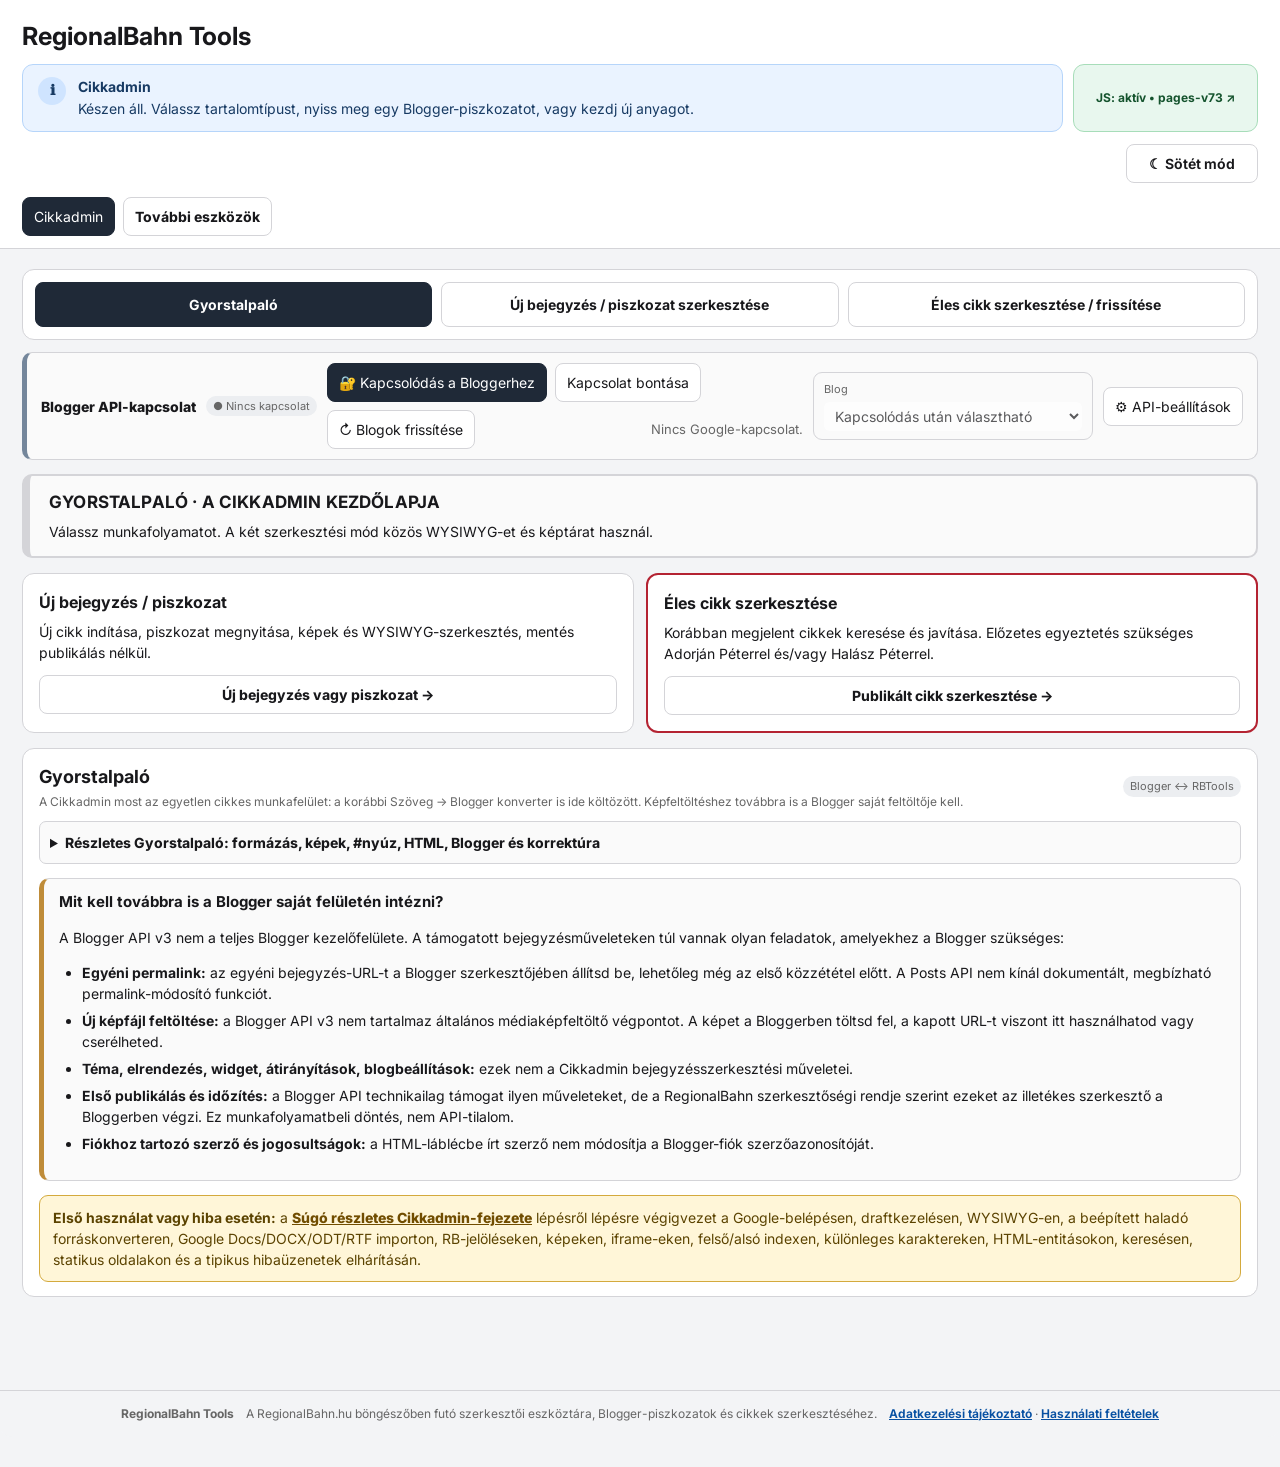
==== commit 05728254: "RBTools v73: keep WYSIWYG block controls in flow and prevent overlap" ====
--- a/index.html
+++ b/index.html
@@ -1929,12 +1929,14 @@
 #rbtools-app .admin-dropzone:after{content:"";position:absolute;left:8%;right:8%;top:2px;border-top:1px solid #bfdbfe;opacity:.42}
 #rbtools-app .admin-dropzone.dragover{height:34px;background:#eff6ff;border-color:#60a5fa}
 #rbtools-app .admin-dropzone.dragover:after{content:"Ide kerül";border:0;top:7px;text-align:center;color:#2563eb;font:12px/1.5 Inter,'Segoe UI Symbol','Segoe UI Emoji',Arial,sans-serif;opacity:1}
-#rbtools-app .admin-block{position:relative;border:1px solid transparent;border-radius:9px;padding:5px 44px 5px 7px;margin:0;transition:.12s;background:#fff}
+#rbtools-app .admin-block{position:relative;display:flex;flex-wrap:wrap;align-items:flex-start;column-gap:8px;row-gap:4px;border:1px solid transparent;border-radius:9px;padding:5px 7px;margin:0;transition:.12s;background:#fff}
+#rbtools-app .admin-block>:not(.admin-block-controls){flex:1 1 200px;min-width:0;max-width:100%;overflow-wrap:anywhere}
+#rbtools-app .admin-block>hr{align-self:center;margin:0}
 #rbtools-app .admin-block:hover,#rbtools-app .admin-block:focus-within{border-color:#d4d4d8;background:#fafafa}
 #rbtools-app .admin-block.dragging{opacity:.4}
-#rbtools-app .admin-block-controls{position:absolute;right:6px;top:6px;display:flex;flex-direction:column;gap:4px;opacity:.22;transition:.12s}
+#rbtools-app .admin-block-controls{position:static;display:flex;flex:0 0 176px;max-width:100%;flex-wrap:wrap;align-items:center;justify-content:flex-end;gap:3px;margin-left:auto;opacity:.22;transition:opacity .12s}
 #rbtools-app .admin-block:hover .admin-block-controls,#rbtools-app .admin-block:focus-within .admin-block-controls{opacity:1}
-#rbtools-app .admin-block-controls button{padding:2px 6px;min-width:28px;font-size:12px;background:#fff;color:#222;border-color:#d4d4d8}
+#rbtools-app .admin-block-controls button{box-sizing:border-box;flex:0 0 auto;padding:2px 5px;min-width:28px;min-height:28px;margin:0;line-height:1.2;font-size:12px;background:#fff;color:#222;border-color:#d4d4d8}
 #rbtools-app .admin-editable{outline:none;border:1px dashed transparent;border-radius:6px;padding:2px 4px;min-height:24px;user-select:text;-webkit-user-select:text;cursor:text}
 #rbtools-app .admin-canvas [contenteditable="true"]{user-select:text;-webkit-user-select:text;cursor:text}
 #rbtools-app .admin-canvas [contenteditable="true"]::selection,#rbtools-app .admin-canvas [contenteditable="true"] *::selection{background:#86b7ff;color:#111}
@@ -2012,7 +2014,7 @@
 #rbtools-app .admin-integrated-converter-body{padding:12px}
 #rbtools-app .admin-integrated-converter-body>.panel:first-child{margin-top:0}
 #rbtools-app .admin-integrated-converter-body>.panel:last-child{margin-bottom:0}
-@media(max-width:800px){#rbtools-app .admin-embedbar{grid-template-columns:1fr}#rbtools-app .admin-canvas{padding:12px;min-height:460px;height:65vh}#rbtools-app .admin-block{padding-right:38px}#rbtools-app .admin-image-library{grid-template-columns:1fr}}#rbtools-app .admin-block{padding-right:38px}#rbtools-app .admin-image-library{grid-template-columns:1fr}}
+@media(max-width:800px){#rbtools-app .admin-embedbar{grid-template-columns:1fr}#rbtools-app .admin-canvas{padding:12px;min-height:460px;height:65vh}#rbtools-app .admin-image-library{grid-template-columns:1fr}}#rbtools-app .admin-image-library{grid-template-columns:1fr}
 @media(max-width:700px){#rbtools-app .image-url-grid{grid-template-columns:1fr}}
 
 #rbtools-app .unicode-controls{display:flex;gap:8px;flex-wrap:wrap;align-items:center}
@@ -2321,7 +2323,7 @@
 <script>
 (function(){
 "use strict";
-const RBTOOLS_VERSION="pages-v72";
+const RBTOOLS_VERSION="pages-v73";
 const LIVE_TIMELINE=window.RBTOOLS_LIVE_TIMELINE;
 const CORRECTOR=window.RBTOOLS_CORRECTOR;
 if(!LIVE_TIMELINE)throw Error("Az élő tudósítás modulja nem töltődött be.");
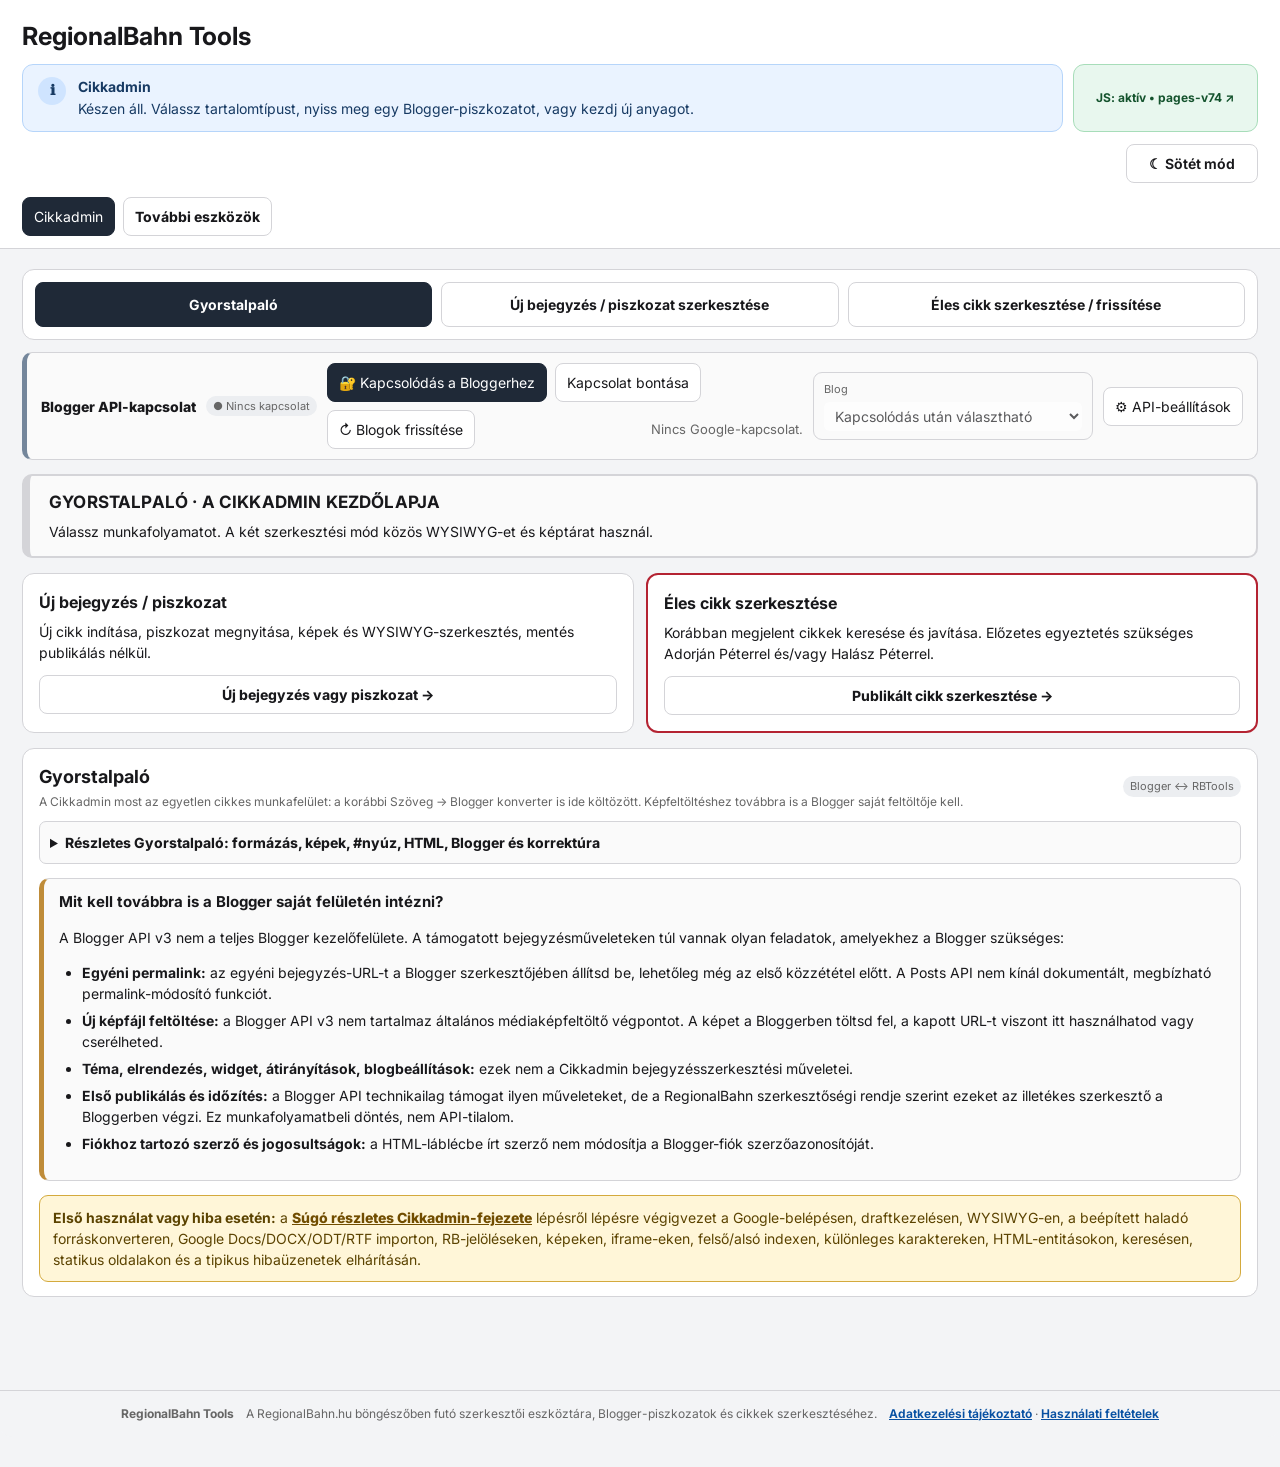
==== commit f5d26cc8: "RBTools v74: preserve rich caption links on WYSIWYG save and Blogger import" ====
--- a/index.html
+++ b/index.html
@@ -2323,7 +2323,7 @@
 <script>
 (function(){
 "use strict";
-const RBTOOLS_VERSION="pages-v73";
+const RBTOOLS_VERSION="pages-v74";
 const LIVE_TIMELINE=window.RBTOOLS_LIVE_TIMELINE;
 const CORRECTOR=window.RBTOOLS_CORRECTOR;
 if(!LIVE_TIMELINE)throw Error("Az élő tudósítás modulja nem töltődött be.");
@@ -4541,32 +4541,87 @@
 }
 function adminCaptionHtml(img,{includePhoto=true}={}){
   const text=adminCleanCaptionText(img?.caption||"");
-  const textHtml=text.split("\n").map(line=>inlineMd(line)).join("<br />");
+  const textHtml=typeof img?.captionRich==="string"?img.captionRich:text.split("\n").map(line=>inlineMd(line)).join("<br />");
   const photo=includePhoto&&img?.captionPhoto&&String(img?.photoName||"").trim()
     ?"(fotó: "+esc(String(img.photoName).trim())+")":"";
   return textHtml+(photo?(textHtml?"<br />":"")+photo:"");
 }
-function adminCaptionNodeText(node){
+function adminCaptionRichParts(raw,{credit="",stripPhoto=false}={}){
+  // Keep the editable inline HTML separately from the plain caption used for ALT and comparisons.
+  const source=document.createElement("template");source.innerHTML=adminNormalizeInlineHtml(raw);
+  const out=document.createElement("template");
+  const inline=new Set(["A","STRONG","EM","B","I","U","S","STRIKE","DEL","SUP","SUB","ABBR","SPAN","SMALL","MARK"]);
+  const blocked=new Set(["SCRIPT","STYLE","IFRAME","OBJECT","EMBED","IMG","SVG","MATH","VIDEO","AUDIO","INPUT","BUTTON","FORM","TEMPLATE"]);
+  function appendBreak(parent){parent.appendChild(document.createElement("br"));}
+  function copy(parent,node){
+    if(node.nodeType===3){parent.appendChild(document.createTextNode(node.nodeValue));return;}
+    if(node.nodeType!==1||blocked.has(node.tagName))return;
+    if(node.tagName==="BR"){appendBreak(parent);return;}
+    if(node.tagName==="DIV"||node.tagName==="P"){
+      if(parent.lastChild&&parent.lastChild.nodeName!=="BR")appendBreak(parent);
+      Array.from(node.childNodes).forEach(n=>copy(parent,n));
+      if(node.nextSibling&&parent.lastChild?.nodeName!=="BR")appendBreak(parent);
+      return;
+    }
+    let el=null;
+    if(inline.has(node.tagName)){
+      el=document.createElement(node.tagName.toLowerCase());
+      for(const key of ["title","lang","dir"]){if(node.hasAttribute(key))el.setAttribute(key,node.getAttribute(key));}
+      for(const key of ["font-weight","font-style","text-decoration","color","background-color","vertical-align"]){
+        const value=node.style?.getPropertyValue(key);if(value)el.style.setProperty(key,value);
+      }
+      if(node.tagName==="A"){
+        const href=(node.getAttribute("href")||"").trim();
+        try{
+          if(!href||!["http:","https:","mailto:","tel:"].includes(new URL(href,"https://www.regionalbahn.hu/").protocol))throw Error("unsafe href");
+          el.setAttribute("href",href);
+          if(node.hasAttribute("target"))el.setAttribute("target",node.getAttribute("target"));
+          if(node.hasAttribute("rel"))el.setAttribute("rel",node.getAttribute("rel"));
+          if(el.getAttribute("target")==="_blank")adminSetLinkTarget(el,true);
+        }catch{el=null;}
+      }
+    }
+    if(el){Array.from(node.childNodes).forEach(n=>copy(el,n));parent.appendChild(el);}
+    else Array.from(node.childNodes).forEach(n=>copy(parent,n));
+  }
+  Array.from(source.content.childNodes).forEach(n=>copy(out.content,n));
+  // Browser-generated trailing empty lines are not part of the published caption.
+  while(out.content.lastChild?.nodeName==="BR")out.content.lastChild.remove();
+  const clone=out.content.cloneNode(true);
+  clone.querySelectorAll("br").forEach(br=>br.replaceWith(document.createTextNode("\n")));
+  const plain=adminCleanCaptionText(clone.textContent);
+  const parts=adminCaptionParts(plain,credit);
+  if(stripPhoto&&parts.captionPhoto){
+    const last=Array.from(out.content.querySelectorAll("br")).at(-1);
+    if(last){const range=out.content.ownerDocument.createRange();range.selectNodeContents(out.content);range.setStartBefore(last);range.deleteContents();}
+    else out.content.replaceChildren();
+  }
+  return {plain,caption:stripPhoto?parts.caption:plain,captionRich:out.innerHTML,
+    captionPhoto:stripPhoto&&parts.captionPhoto,photoName:parts.photoName};
+}
+function adminCaptionNodeData(node){
   if(!node||node.nodeType!==1||node.tagName!=="DIV"
     ||node.classList?.contains("separator")
     ||!/text-align\s*:\s*center/i.test(node.getAttribute("style")||"")
-    ||node.querySelector("img,iframe,table"))return "";
-  const clone=node.cloneNode(true);
-  clone.querySelectorAll("br").forEach(br=>br.replaceWith(document.createTextNode("\n")));
-  return adminCleanCaptionText(clone.textContent);
+    ||node.querySelector("img,iframe,table"))return null;
+  return adminCaptionRichParts(node.innerHTML,{stripPhoto:true});
+}
+function adminCaptionNodeText(node){
+  return adminCaptionNodeData(node)?.plain||"";
 }
 function adminConsumeImageCaption(nodes,index){
-  let caption="",lastIndex=index;
+  let caption="",captionRich="",lastIndex=index;
   for(let j=index+1;j<nodes.length;j++){
     const n=nodes[j];
     if((n.nodeType===3&&!n.textContent.trim())||(n.nodeType===1&&n.tagName==="BR"))continue;
-    const text=adminCaptionNodeText(n);
+    const data=adminCaptionNodeData(n),text=data?.plain||"";
     if(!text)break;
-    if(!caption){caption=text;lastIndex=j;continue;}
+    if(!caption){caption=text;captionRich=data.captionRich;lastIndex=j;continue;}
     if(text===caption
       ||(adminCaptionParts(text).caption===adminCaptionParts(caption).caption
         &&!!adminCaptionParts(text).caption)){
       if(adminCaptionParts(text).captionPhoto&&!adminCaptionParts(caption).captionPhoto)caption=text;
+      if(/<a\b/i.test(data.captionRich)&&!/<a\b/i.test(captionRich))captionRich=data.captionRich;
       lastIndex=j;continue;
     }
     if(/^\(\s*fotó\s*:\s*[^)]+\)$/i.test(text)&&!adminCaptionParts(caption).captionPhoto){
@@ -4574,12 +4629,12 @@
     }
     break;
   }
-  return {caption,lastIndex};
+  return {caption,captionRich,lastIndex};
 }
 function adminNearbyCaption(sep){
   if(!sep?.parentNode)return "";
   const siblings=Array.from(sep.parentNode.childNodes),idx=siblings.indexOf(sep);
-  return idx<0?"":adminConsumeImageCaption(siblings,idx).caption;
+  return idx<0?"":adminConsumeImageCaption(siblings,idx);
 }
 function adminPruneDuplicateCaptionBlocks(imageId,previousCaption){
   const expected=String(previousCaption||"").replace(/\s+/g," ").trim().toLocaleLowerCase("hu-HU");
@@ -4604,11 +4659,14 @@
   let item=adminImages.find(x=>(x.full||"")==full&&(x.display||"")==display);
   const altParts=rbCaptionFromAlt(img.getAttribute("alt")||"");
   const detectedCredit=forceCredit||(a.getAttribute("title")||"").trim()||altParts.credit;
-  const inputCaption=caption||altParts.caption;
+  const imported=caption&&typeof caption==="object"?caption:null;
+  const inputCaption=(imported?imported.caption:caption)||altParts.caption;
   const parts=adminCaptionParts(inputCaption,detectedCredit);
   if(item){
-    if(inputCaption){
+    if(inputCaption&&(imported?.caption||typeof item.captionRich!=="string")){
+      const sameText=item.caption===parts.caption;
       item.caption=parts.caption||"";
+      if(imported?.caption&&!(sameText&&/<a\b/i.test(item.captionRich||"")&&!/<a\b/i.test(imported.captionRich||"")))item.captionRich=imported.captionRich;
       if(parts.captionPhoto){item.captionPhoto=true;item.photoName=parts.photoName;}
     }
     if(detectedCredit)item.credit=detectedCredit;
@@ -4621,6 +4679,7 @@
     display:display||full,
     credit:detectedCredit||"",
     caption:parts.caption||"KÉPaláírás",
+    ...(imported?.caption?{captionRich:imported.captionRich}:{}),
     captionPhoto:parts.captionPhoto,
     photoName:parts.photoName||"",
     attrs:adminImageAttrs(img)
@@ -4647,7 +4706,7 @@
     imageFromElement:adminAddImageFromElement,
     captionFromNodes:(nodes,sep)=>{
       const position=nodes.indexOf(sep);
-      return position<0?"":adminConsumeImageCaption(nodes,position).caption;
+      return position<0?"":adminConsumeImageCaption(nodes,position);
     }
   });
 }
@@ -4791,7 +4850,7 @@
     }
     if(tag==="h1"){blocks.push({id:adminUid("b"),type:"h2",html:node.innerHTML,align:adminAlignFromNode(node,"center")});continue;}
     if(tag==="div"&&node.classList.contains("separator")){
-      const {caption,lastIndex}=adminConsumeImageCaption(nodes,i);
+      const caption=adminConsumeImageCaption(nodes,i),{lastIndex}=caption;
       const image=adminAddImageFromElement(node,caption);
       if(image)blocks.push({id:adminUid("b"),type:"image",imageId:image.id});
       i=lastIndex;continue;
@@ -5179,7 +5238,8 @@
   cap.setAttribute("aria-label","Képaláírás szerkesztése, Enter: sortörés");
   adminTrackEditable(cap,()=>{
     if(adminPruneDuplicateCaptionBlocks(img.id,img.caption))cap.dataset.repairedCaption="true";
-    img.caption=adminCleanCaptionText(cap.innerText);
+    const data=adminCaptionRichParts(cap.innerHTML);
+    img.caption=data.caption;img.captionRich=data.captionRich;
   });
   cap.addEventListener("blur",()=>{
     if(cap.dataset.repairedCaption==="true")adminRenderCanvas();
@@ -5489,11 +5549,16 @@
     thumb.addEventListener("contextmenu",e=>{if(e.shiftKey)return;e.preventDefault();adminOpenImageUrls(img.id);});
     const fields=document.createElement("div");fields.className="admin-image-fields";
     const makeInput=(name,value,onInput)=>{const l=document.createElement("label");l.textContent=name;const x=document.createElement("input");x.value=value||"";x.addEventListener("input",()=>onInput(x.value));x.addEventListener("change",()=>{adminRenderCanvas();adminGenerateHtml();});l.appendChild(x);return l;};
-    const captionLabel=document.createElement("label");captionLabel.textContent="Képaláírás (Enter: új sor)";
-    const captionBox=document.createElement("textarea");captionBox.rows=3;captionBox.value=img.caption||"";
+    const captionLabel=document.createElement("label");
+    // A formatted caption must never be round-tripped through a plain-text field.
+    const rich=typeof img.captionRich==="string"&&/<(?!br\b)[a-z]/i.test(img.captionRich);
+    captionLabel.textContent=rich?"Képaláírás (formázott HTML; vizuálisan a cikkben is szerkeszthető)":"Képaláírás (Enter: új sor)";
+    const captionBox=document.createElement("textarea");captionBox.rows=3;captionBox.value=rich?img.captionRich:(img.caption||"");
     captionBox.addEventListener("input",()=>{
       adminPruneDuplicateCaptionBlocks(img.id,img.caption);
-      img.caption=adminCleanCaptionText(captionBox.value);adminGenerateHtml(false);
+      if(rich){const data=adminCaptionRichParts(captionBox.value);img.caption=data.caption;img.captionRich=data.captionRich;}
+      else {img.caption=adminCleanCaptionText(captionBox.value);delete img.captionRich;}
+      adminGenerateHtml(false);
     });
     captionBox.addEventListener("change",()=>{adminRenderCanvas();adminGenerateHtml();});
     captionLabel.appendChild(captionBox);fields.appendChild(captionLabel);
@@ -5874,7 +5939,7 @@
   for(let gi=0;gi<group.length;gi++){
     const n=group[gi];
     if(n.classList.contains("separator")&&n.querySelector("img")){
-      const {caption,lastIndex}=adminConsumeImageCaption(group,gi);
+      const caption=adminConsumeImageCaption(group,gi),{lastIndex}=caption;
       const image=adminAddImageFromElement(n,caption);if(image)imageId=image.id;
       gi=lastIndex;continue;
     }
@@ -6229,7 +6294,7 @@
     if(tag==="div"&&/Források:/i.test(text)&&n.querySelector("strong")){adminSourcesHtml=n.outerHTML+"\n<br />";continue;}
     if(adminIsGrayNode(n)){i=adminImportBoxGroup(nodes,i)-1;continue;}
     if(tag==="div"&&n.classList.contains("separator")&&n.querySelector("img")){
-      const {caption,lastIndex}=adminConsumeImageCaption(nodes,i);
+      const caption=adminConsumeImageCaption(nodes,i),{lastIndex}=caption;
       const image=adminAddImageFromElement(n,caption);
       if(image)adminBlocks.push({id:adminUid("b"),type:"image",imageId:image.id});
       i=lastIndex;continue;
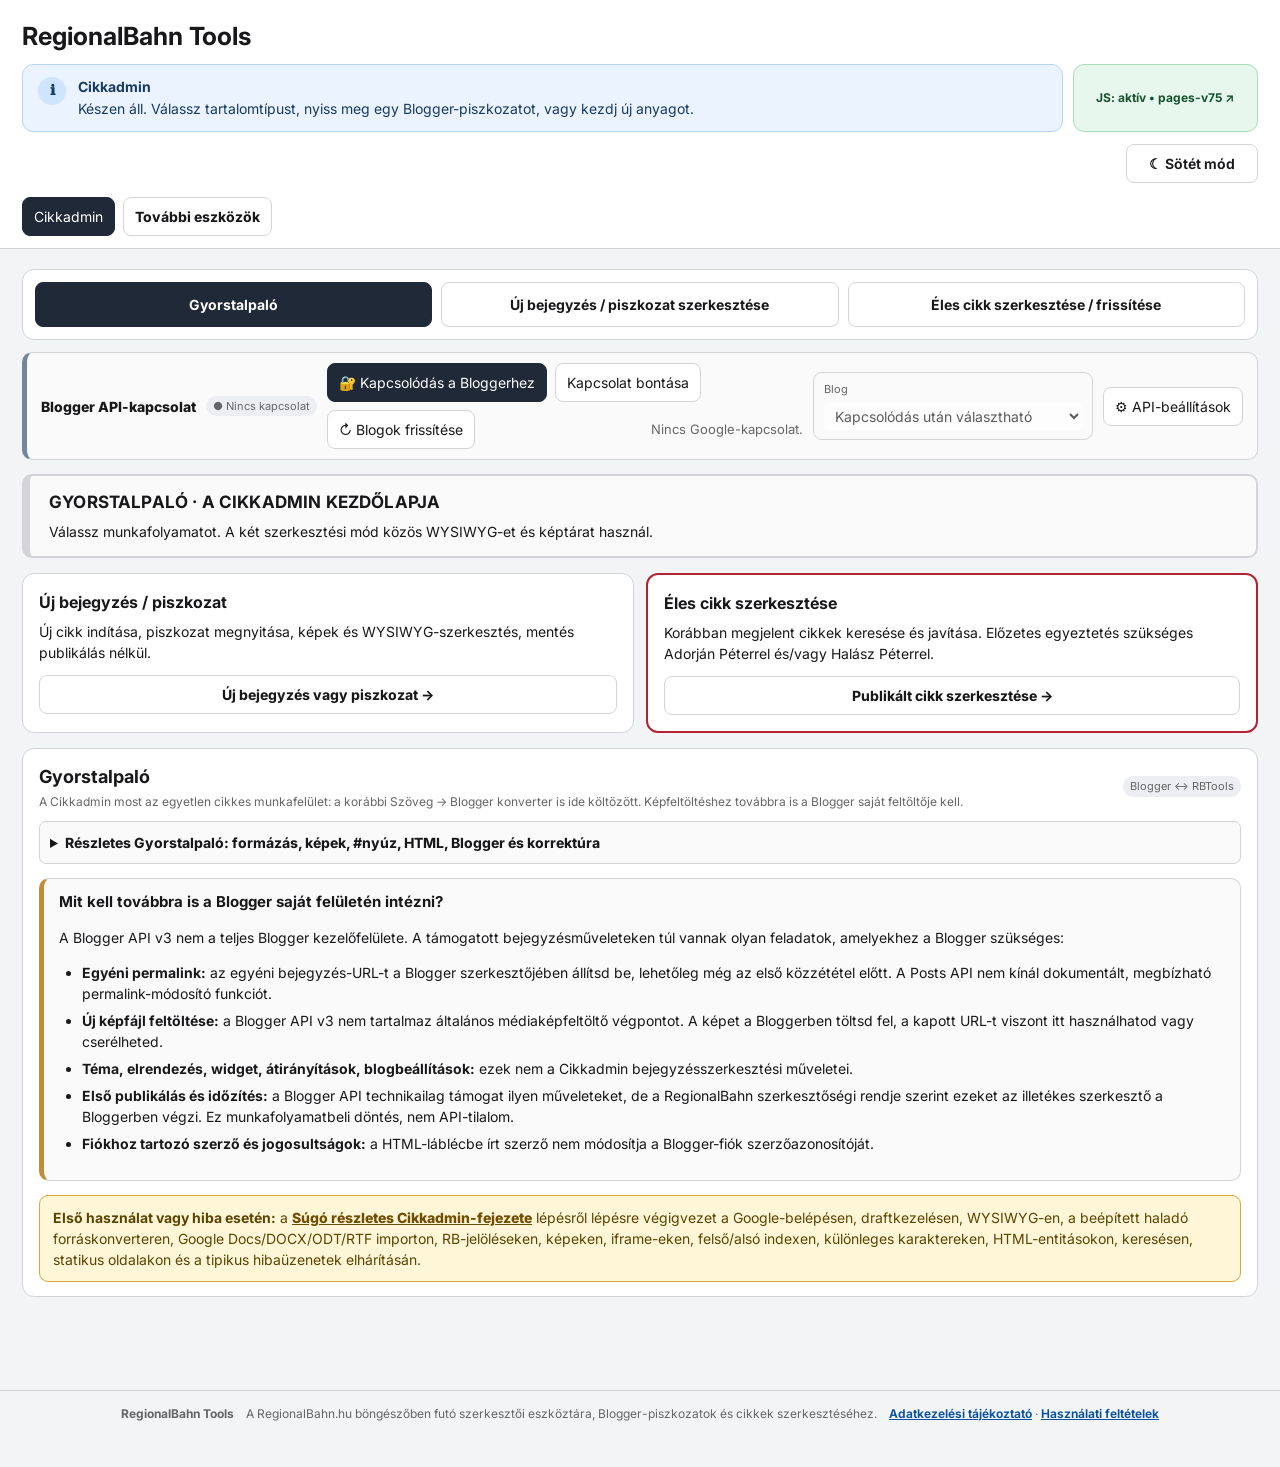
==== commit ed79c226: "RBTools v75: Word shortcuts, live article statistics and inline link paragraph repair" ====
--- a/index.html
+++ b/index.html
@@ -381,9 +381,9 @@
     <div class="admin-format-shell">
     <div class="admin-formatbar" role="toolbar" aria-label="Szövegformázás">
       <span class="small">Kijelölt szöveg:</span>
-      <button id="rbtools-adminFmtBold" type="button" title="Félkövér"><strong>B</strong></button>
-      <button id="rbtools-adminFmtItalic" type="button" title="Dőlt"><em>I</em></button>
-      <button id="rbtools-adminFmtUnderline" type="button" title="Aláhúzott"><u>U</u></button>
+      <button id="rbtools-adminFmtBold" type="button" title="Félkövér (Ctrl+B)" aria-keyshortcuts="Control+B Meta+B"><strong>B</strong></button>
+      <button id="rbtools-adminFmtItalic" type="button" title="Dőlt (Ctrl+I)" aria-keyshortcuts="Control+I Meta+I"><em>I</em></button>
+      <button id="rbtools-adminFmtUnderline" type="button" title="Aláhúzott (Ctrl+U)" aria-keyshortcuts="Control+U Meta+U"><u>U</u></button>
       <button id="rbtools-adminFmtStrike" type="button" title="Áthúzott"><s>S</s></button>
       <button id="rbtools-adminFmtLink" type="button" title="Kijelölt szöveghez hivatkozás hozzáadása vagy meglévő link szerkesztése (Ctrl+K)">🔗 Link</button>
       <button id="rbtools-adminFmtAbbr" type="button" title="A kijelölt rövidítés teljes feloldása (abbr title)">ABBR</button>
@@ -427,6 +427,7 @@
     <div id="rbtools-adminCanvas" class="admin-canvas">
       <div class="admin-empty">Tölts be vagy illessz be cikkszöveget, majd kattints a „Cikk felépítése” gombra.</div>
     </div>
+    <div id="rbtools-adminArticleStats" class="rb-editor-stats" aria-label="Cikk szövegstatisztikája" title="Cím, lead, törzs, alcímek, keretesek, látható képaláírások és források; szerkesztőségi lista, automatikus szerzői zárás és HTML-kód nélkül. A bekezdésszám a cím nélküli nem üres szövegegységeket mutatja.">0 karakter szóközzel · 0 karakter szóköz nélkül · 0 szó · 0 bekezdés</div>
     <section class="admin-author-panel" aria-label="Szerzők és cikkzárás">
       <h3>Szerzők és cikkzárás – ez az egyetlen forrás</h3>
       <p class="small">A mezők a sablontól függetlenül szerkeszthetők. Meglévő Blogger-piszkozatból a tényleges szerzői láblécet olvassuk vissza, ha van.</p>
@@ -1903,6 +1904,7 @@
 #rbtools-app .admin-paper-title:focus{border-color:#a1a1aa}
 #rbtools-app .admin-title-panel{margin-top:15px;border:1px solid var(--line);border-radius:11px}
 #rbtools-app .admin-title-panel>label{display:block;font-weight:800;font-size:15px;margin-bottom:8px}
+#rbtools-app .rb-editor-stats{display:flex;flex-wrap:wrap;justify-content:flex-end;color:var(--muted);font-size:12px;line-height:1.55;font-variant-numeric:tabular-nums;padding:6px 3px 2px;text-align:right}
 #rbtools-app .admin-author-panel{margin:12px 0 16px;padding:14px;border:2px solid var(--line);border-radius:10px;background:var(--panel2)}
 #rbtools-app .admin-author-panel h3{margin:0 0 8px;font-size:1.08rem}
 #rbtools-app .admin-title-panel input.admin-blogger-title{box-sizing:border-box;width:100%;border:1px solid var(--line);border-radius:9px;padding:12px 14px;background:var(--panel);font:700 25px/1.4 Inter,'Segoe UI Symbol','Segoe UI Emoji',Arial,sans-serif}
@@ -2323,7 +2325,7 @@
 <script>
 (function(){
 "use strict";
-const RBTOOLS_VERSION="pages-v74";
+const RBTOOLS_VERSION="pages-v75";
 const LIVE_TIMELINE=window.RBTOOLS_LIVE_TIMELINE;
 const CORRECTOR=window.RBTOOLS_CORRECTOR;
 if(!LIVE_TIMELINE)throw Error("Az élő tudósítás modulja nem töltődött be.");
@@ -4997,15 +4999,24 @@
 }
 function adminBoxBodyParts(html){
   const t=document.createElement("template");t.innerHTML=String(html||"");
-  const els=Array.from(t.content.childNodes).filter(n=>n.nodeType===1||n.textContent.trim());
-  const parts=[];
-  for(const n of els){
-    if(n.nodeType===3){if(n.textContent.trim())parts.push(esc(n.textContent.trim()));continue;}
-    if(["DIV","P"].includes(n.tagName))parts.push(adminNormalizeInlineHtml(n.innerHTML));
-    else if(n.tagName==="BR")continue;
-    else parts.push(adminNormalizeInlineHtml(n.outerHTML));
-  }
-  if(!parts.length&&String(html||"").trim())parts.push(adminNormalizeInlineHtml(html));
+  const parts=[];let pending=document.createElement("div");
+  const flush=()=>{
+    if(pending.textContent.trim()||pending.querySelector("img,iframe,table,ul,ol,svg,video,audio"))parts.push(adminNormalizeInlineHtml(pending.innerHTML));
+    pending=document.createElement("div");
+  };
+  // Inline text, links, emphasis, abbreviations and spans form one paragraph.
+  // Only actual block-level elements mark paragraph boundaries, not every HTML tag.
+  const blocks=new Set(["DIV","P","H1","H2","H3","H4","H5","H6","UL","OL","BLOCKQUOTE","PRE","TABLE","HR","SECTION","ARTICLE","ASIDE"]);
+  for(const n of Array.from(t.content.childNodes)){
+    if(n.nodeType!==1&&n.nodeType!==3)continue;
+    if(n.nodeType===1&&blocks.has(n.tagName)){
+      flush();
+      const inner=["DIV","P"].includes(n.tagName)?n.innerHTML:n.outerHTML;
+      if(["DIV","P"].includes(n.tagName)&&!n.textContent.trim()&&!n.querySelector("img,iframe,table,ul,ol,svg,video,audio"))continue;
+      if(inner.trim())parts.push(adminNormalizeInlineHtml(inner));
+    }else pending.appendChild(n.cloneNode(true));
+  }
+  flush();
   return parts;
 }
 function adminBoxHtml(block){
@@ -5039,6 +5050,48 @@
   if(b.type==="iframe"){const html=adminNormalizeIframeHtml(b.html);return html?'<div style="text-align: '+adminValidAlign(b.align,"justify")+'; max-width:100%; overflow:auto;">'+html+'</div>\n<br />':"";}
   if(b.type==="raw")return String(b.html||"")+(b.noBreak?"\n":"\n<br />");
   return "";
+}
+function adminStatsParagraphs(html){
+  const t=document.createElement("template");t.innerHTML=String(html||"");
+  const paragraphs=[];let text="";
+  const skip=new Set(["SCRIPT","STYLE","TEMPLATE","NOSCRIPT","IFRAME","OBJECT","EMBED","SVG","MATH","INPUT","BUTTON","TEXTAREA","SELECT","IMG","VIDEO","AUDIO"]);
+  const blocks=new Set(["DIV","P","H1","H2","H3","H4","H5","H6","LI","UL","OL","BLOCKQUOTE","PRE","TABLE","TR","TD","TH","SECTION","ARTICLE","ASIDE","NAV","FIGCAPTION","FIGURE","HR"]);
+  const flush=()=>{const line=text.replace(/[\s\u200b]+/gu," ").trim();if(line)paragraphs.push(line);text="";};
+  function visit(n){
+    if(n.nodeType===3){text+=n.nodeValue||"";return;}
+    if(n.nodeType!==1||skip.has(n.tagName)||n.hasAttribute("hidden"))return;
+    if(n.tagName==="BR"){text+=" ";return;}
+    const block=blocks.has(n.tagName);if(block)flush();
+    Array.from(n.childNodes).forEach(visit);if(block)flush();
+  }
+  Array.from(t.content.childNodes).forEach(visit);flush();return paragraphs;
+}
+function adminArticleStats(title,lead,blocks,sources,findImage){
+  const cleanTitle=String(title||"").replace(/\s+/gu," ").trim();
+  const body=[];
+  const add=html=>body.push(...adminStatsParagraphs(html));
+  const addCaption=id=>{const img=id&&findImage(id);if(img)add(adminCaptionHtml(img));};
+  add(lead);
+  for(const b of blocks||[]){
+    if(b.type==="box"){add(b.title);add(b.html);addCaption(b.imageId);}
+    else if(b.type==="image")addCaption(b.imageId);
+    else if(b.type==="live"){add(b.html);addCaption(b.imageId);}
+    else if(["p","h2","h3","h4","h5","raw"].includes(b.type))add(b.html);
+  }
+  add(sources);
+  const units=cleanTitle?[cleanTitle,...body]:body;
+  return {characters:units.reduce((n,t)=>n+Array.from(t).length,0),
+    nonspace:units.reduce((n,t)=>n+Array.from(t.replace(/\s/gu,"")).length,0),
+    words:units.reduce((n,t)=>n+t.split(/\s+/u).filter(w=>/[\p{L}\p{N}]/u.test(w)).length,0),
+    paragraphs:body.length};
+}
+function adminUpdateArticleStats(){
+  const target=rbGet("adminArticleStats");if(!target)return;
+  const isStatic=rbGet("adminContentType")?.value==="static";
+  const result=adminArticleStats(rbGet("adminTitle")?.value,isStatic?"":adminLeadHtml,adminBlocks,isStatic?"":adminSourcesHtml,adminFindImage);
+  const fmt=n=>n.toLocaleString("hu-HU");
+  const label=fmt(result.characters)+" karakter szóközzel · "+fmt(result.nonspace)+" karakter szóköz nélkül · "+fmt(result.words)+" szó · "+fmt(result.paragraphs)+" bekezdés";
+  if(target.textContent!==label)target.textContent=label;
 }
 function adminGenerateHtml(setStatus=true){
   const author=rbGet("adminAuthor").value.trim().replace(/^Összeállította:\s*/i,"").trim();
@@ -5078,6 +5131,7 @@
     if(["author","compiled"].includes(rbGet("adminFooter").value)&&author)out+='\n<hr align="center" />\n'+rbAuthorFooterMarkup((rbGet("adminFooter").value==="compiled"?"Összeállította: ":"")+esc(author));
   }
   rbGet("adminOutput").value=rbCleanGeneratedHtml(out);
+  adminUpdateArticleStats();
   if(contentType==="live"){
     const updates=adminBlocks.filter(b=>b.type==="live");
     const missing=updates.filter(b=>!LIVE_TIMELINE.validTime(b.time));
@@ -5121,6 +5175,12 @@
   el.addEventListener("mouseup",adminRememberRange);el.addEventListener("keyup",adminRememberRange);
   el.addEventListener("touchend",()=>requestAnimationFrame(adminRememberRange));
   el.addEventListener("keydown",e=>{
+    if((e.ctrlKey||e.metaKey)&&!e.altKey&&!e.shiftKey&&!e.isComposing){
+      const command=({b:"bold",i:"italic",u:"underline"})[e.key.toLowerCase()];
+      if(command){
+        e.preventDefault();e.stopPropagation();adminRememberRange();adminExec(command,null,true);return;
+      }
+    }
     if((e.ctrlKey||e.metaKey)&&!e.altKey&&!e.isComposing&&e.key.toLowerCase()==="k"){
       e.preventDefault();adminRememberRange();adminLink();return;
     }
@@ -5949,7 +6009,7 @@
   }
   const titleNode=group.find(n=>/text-align\s*:\s*center/i.test(n.getAttribute?.("style")||"")&&n.querySelector?.("strong"));
   const bodyNode=group.find(n=>n!==titleNode&&!n.classList?.contains("separator"));
-  adminBlocks.push({id:adminUid("b"),type:"box",title:title||"Keretes cím",html:body.join("<div></div>")||"Keretes szöveg.",imageId,titleAlign:adminAlignFromNode(titleNode,"center"),bodyAlign:adminAlignFromNode(bodyNode,"justify")});
+  adminBlocks.push({id:adminUid("b"),type:"box",title:title||"Keretes cím",html:body.map(part=>"<div>"+part+"</div>").join("")||"Keretes szöveg.",imageId,titleAlign:adminAlignFromNode(titleNode,"center"),bodyAlign:adminAlignFromNode(bodyNode,"justify")});
   return i;
 }
 function adminComparableText(raw){
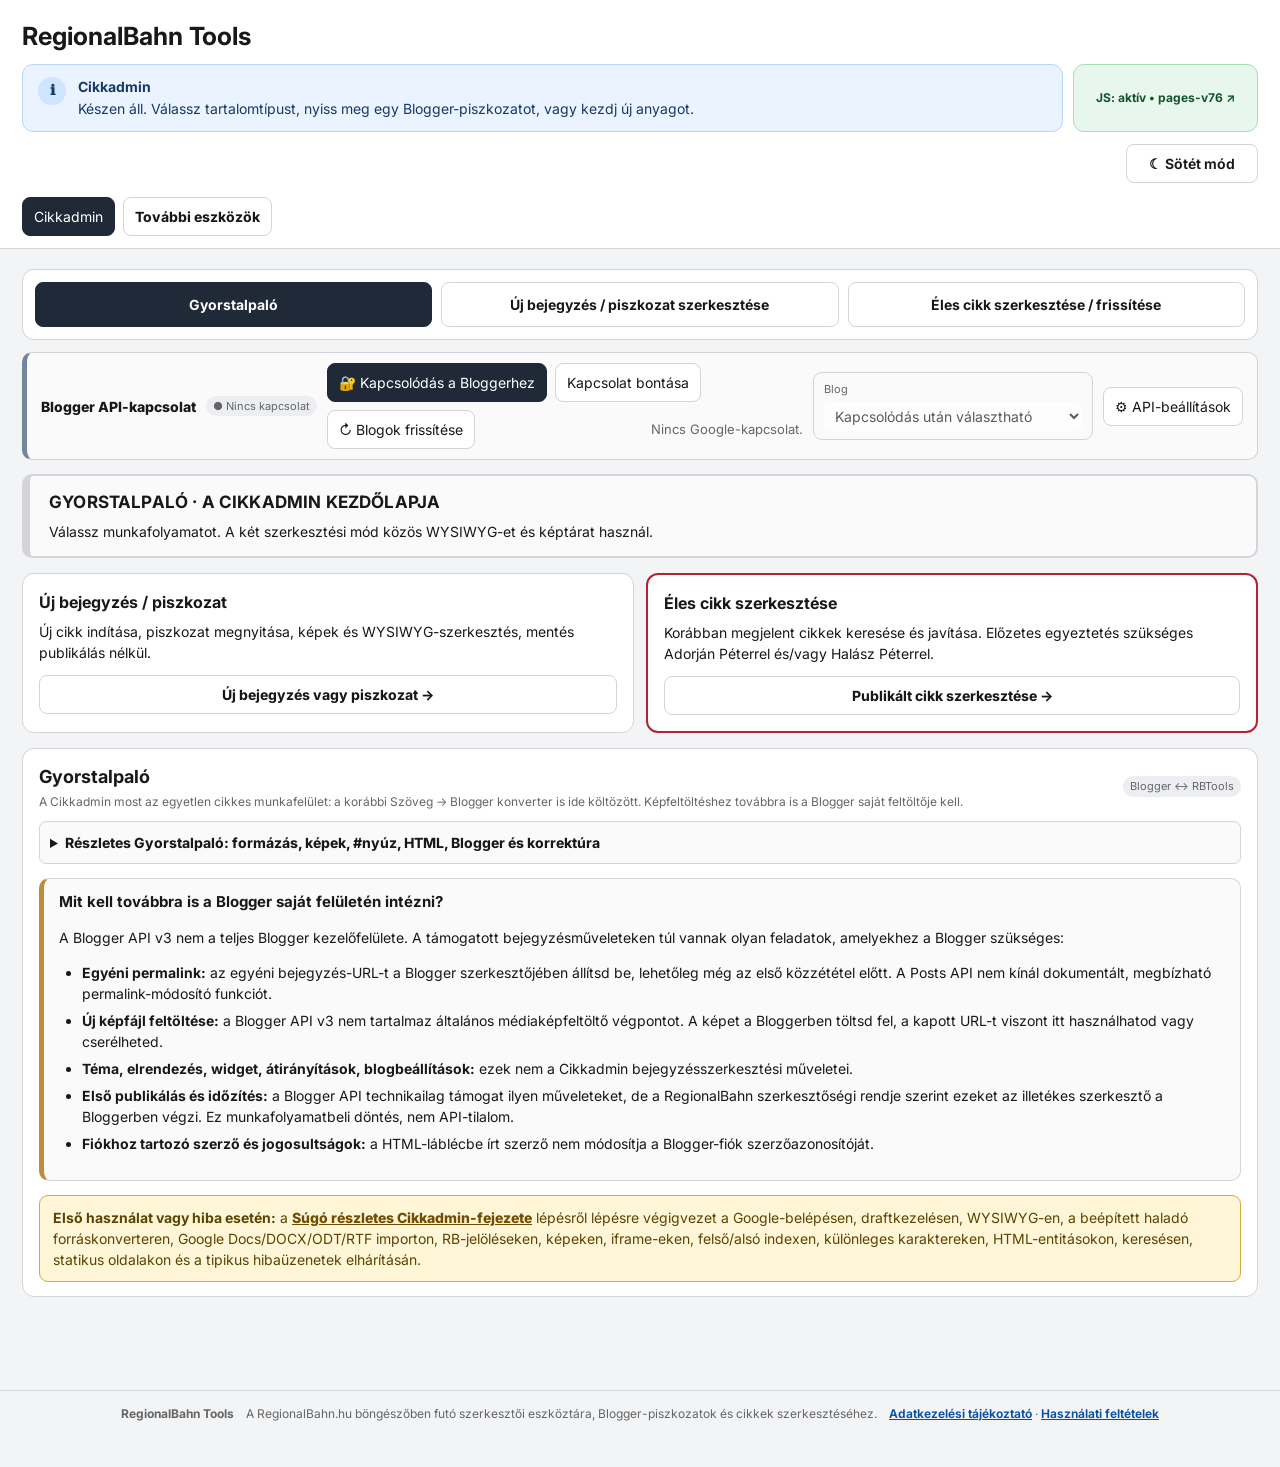
==== commit 9166da91: "RBTools v76: restore legacy box titles, independent body alignment and clear inline fragment repair" ====
--- a/index.html
+++ b/index.html
@@ -1999,6 +1999,9 @@
 
 #rbtools-app .admin-box-title{padding:15px;text-align:center;font-weight:700;min-height:42px;outline:none}
 #rbtools-app .admin-box-body{padding:0 15px 15px;text-align:justify;min-height:54px;outline:none}
+#rbtools-app .admin-box-title:empty:before,#rbtools-app .admin-box-body:empty:before{content:attr(data-placeholder);color:#555;font-style:italic;pointer-events:none}
+#rbtools-app .admin-box-body>div,#rbtools-app .admin-box-body>p{margin:0 0 5px;text-align:inherit}
+#rbtools-app .admin-box-body>div:last-child,#rbtools-app .admin-box-body>p:last-child{margin-bottom:0}
 #rbtools-app .admin-box-image{padding:10px 15px 15px;text-align:center}
 #rbtools-app .admin-box-image img{max-width:100%;height:auto;max-height:550px}
 #rbtools-app .admin-box-image .admin-caption-tools{justify-content:center}
@@ -2150,7 +2153,7 @@
 #rbtools-app .rb-release-link{display:inline-flex;align-items:center;color:inherit;text-decoration:none;cursor:pointer}
 #rbtools-app .rb-release-link:hover,#rbtools-app .rb-release-link:focus-visible{outline:2px solid #0b5394;outline-offset:3px;text-decoration:underline}
 #rbtools-app #rbtools-help-gyujtooldalak,#rbtools-app #rbtools-help-keretes{scroll-margin-top:20px}
-#rbtools-app .admin-box-variant{display:flex;align-items:center;gap:8px;padding:8px 10px;background:var(--panel2);font-size:12px}
+#rbtools-app .admin-box-variant{display:flex;align-items:center;gap:8px;padding:8px 10px;background:var(--panel2);color:var(--ink);font-size:12px}
 #rbtools-app .admin-box-variant select{max-width:240px;min-width:140px}
 
 #rbtools-app .blogger-published{margin-top:20px;padding-top:18px;border-top:2px solid #9dacc0;display:flex;flex-direction:column;gap:12px}
@@ -2325,7 +2328,7 @@
 <script>
 (function(){
 "use strict";
-const RBTOOLS_VERSION="pages-v75";
+const RBTOOLS_VERSION="pages-v76";
 const LIVE_TIMELINE=window.RBTOOLS_LIVE_TIMELINE;
 const CORRECTOR=window.RBTOOLS_CORRECTOR;
 if(!LIVE_TIMELINE)throw Error("Az élő tudósítás modulja nem töltődött be.");
@@ -4841,6 +4844,8 @@
       continue;
     }
     if(node.matches?.('.rb-live-navigation'))continue; // regenerated from current timestamps
+    if(tag==="aside"&&node.classList.contains("rb-box-accent")){const previous=blocks.length;adminImportBoxGroup(Array.from(node.childNodes),0,blocks);if(blocks.length>previous)blocks.at(-1).variant="accent";continue;}
+    if(adminIsGrayNode(node)){i=adminImportBoxGroup(nodes,i,blocks)-1;continue;}
     if(tag==="hr"){blocks.push({id:adminUid("b"),type:"hr"});continue;}
     if(/^h[2-5]$/.test(tag)){
       const inline=adminNewsInlineFragmentHtml(node);
@@ -5368,9 +5373,9 @@
   variant.value=block.variant||"classic";
   variant.addEventListener("change",()=>{block.variant=variant.value;wrap.classList.toggle("admin-box-accent",block.variant==="accent");adminGenerateHtml();});
   chooser.appendChild(variant);wrap.appendChild(chooser);
-  const title=document.createElement("div");title.className="admin-box-title admin-editable";title.contentEditable="true";title.spellcheck=true;title.innerHTML=adminVisualizeSpecials(block.title||"Keretes cím");title.dataset.adminBlockId=block.id;title.dataset.adminAlignTarget="boxTitle";title.style.textAlign=adminValidAlign(block.titleAlign,"center");
+  const title=document.createElement("div");title.className="admin-box-title admin-editable";title.contentEditable="true";title.spellcheck=true;title.innerHTML=adminVisualizeSpecials(block.title||"");title.dataset.placeholder="Keretes cím (opcionális)";title.setAttribute("aria-label","Keretes címe");title.dataset.adminBlockId=block.id;title.dataset.adminAlignTarget="boxTitle";title.style.textAlign=adminValidAlign(block.titleAlign,"center");
   adminTrackEditable(title,()=>{block.title=title.innerHTML;});wrap.appendChild(title);
-  const body=document.createElement("div");body.className="admin-box-body admin-editable";body.contentEditable="true";body.spellcheck=true;body.innerHTML=adminVisualizeSpecials(block.html||"Keretes szöveg.");body.dataset.adminBlockId=block.id;body.dataset.adminAlignTarget="boxBody";body.style.textAlign=adminValidAlign(block.bodyAlign,"justify");
+  const body=document.createElement("div");body.className="admin-box-body admin-editable";body.contentEditable="true";body.spellcheck=true;body.innerHTML=adminVisualizeSpecials(block.html||"");body.dataset.placeholder="Keretes szövege";body.dataset.adminBlockId=block.id;body.dataset.adminAlignTarget="boxBody";body.style.textAlign=adminValidAlign(block.bodyAlign,"justify");
   adminTrackEditable(body,()=>{block.html=body.innerHTML;});wrap.appendChild(body);
   const img=adminFindImage(block.imageId);
   if(img){
@@ -5988,14 +5993,44 @@
   if(node?.nodeType!==1)return false;
   return /background-color\s*:\s*(?:#c3c3c3|rgb\(\s*195\s*,\s*195\s*,\s*195\s*\))/i.test(node.getAttribute("style")||"");
 }
-function adminImportBoxGroup(nodes,start){
+function adminBoxTitleNode(node){
+  if(!node||node.nodeType!==1||node.classList.contains("separator")||node.querySelector("img,iframe,table"))return null;
+  if(adminAlignFromNode(node,"justify")!=="center")return null;
+  const bold=node.querySelector("strong,b");
+  if(!bold)return null;
+  const text=(node.textContent||"").replace(/\s+/g," ").trim();
+  return text&&text===(bold.textContent||"").replace(/\s+/g," ").trim()?bold:null;
+}
+function adminRecoverBoxFragments(body){
+  // The old generator split standalone inline tags into separate gray DIVs.
+  // Only repair a clearly interrupted sentence: inline fragment, then punctuation.
+  // Leave intentionally separated paragraphs and centered/standalone labels intact.
+  const parts=body.slice();
+  for(let i=1;i+1<parts.length;i++){
+    const t=document.createElement("template");t.innerHTML=parts[i];
+    const children=Array.from(t.content.childNodes).filter(n=>n.nodeType!==3||n.textContent.trim());
+    if(children.length!==1||children[0].nodeType!==1||!["A","B","STRONG","I","EM","U","S","DEL","SPAN","ABBR","SUP","SUB"].includes(children[0].tagName)||!t.content.textContent.trim())continue;
+    const prev=document.createElement("template");prev.innerHTML=parts[i-1];
+    const next=document.createElement("template");next.innerHTML=parts[i+1];
+    const p=(prev.content.textContent||"").trim(),n=(next.content.textContent||"").trim();
+    if(!p||/[.!?…:;]$/.test(p)||!(/^[,;:!?)]/.test(n)||/^\.(?!\.)/.test(n)))continue;
+    parts.splice(i-1,3,parts[i-1].trimEnd()+" "+parts[i].trim()+parts[i+1].trimStart());
+    i=Math.max(0,i-2);
+  }
+  return parts;
+}
+function adminImportBoxGroup(nodes,start,target=adminBlocks){
   const group=[];let i=start;
   while(i<nodes.length){
     const n=nodes[i];if(n.nodeType===3&&!n.textContent.trim()){i++;continue;}
     if(n.nodeType===1&&n.tagName==="BR"){i++;continue;}
     if(!adminIsGrayNode(n))break;group.push(n);i++;
   }
-  let title="",imageId=null,body=[];
+  if(!group.length)return i;
+  const firstText=group.find(n=>!n.classList.contains("separator")&&n.textContent.trim());
+  const titleElement=adminBoxTitleNode(firstText);
+  const titleNode=titleElement?firstText:null;
+  let imageId=null,bodyNode=null;const body=[];
   for(let gi=0;gi<group.length;gi++){
     const n=group[gi];
     if(n.classList.contains("separator")&&n.querySelector("img")){
@@ -6003,13 +6038,12 @@
       const image=adminAddImageFromElement(n,caption);if(image)imageId=image.id;
       gi=lastIndex;continue;
     }
-    const centered=/text-align\s*:\s*center/i.test(n.getAttribute("style")||"");
-    if(!title&&centered&&n.querySelector("strong")){title=n.querySelector("strong").innerHTML;continue;}
+    if(n===titleNode)continue;
+    if(!bodyNode&&(n.textContent.trim()||n.querySelector("img,iframe,table")))bodyNode=n;
     body.push(n.innerHTML);
   }
-  const titleNode=group.find(n=>/text-align\s*:\s*center/i.test(n.getAttribute?.("style")||"")&&n.querySelector?.("strong"));
-  const bodyNode=group.find(n=>n!==titleNode&&!n.classList?.contains("separator"));
-  adminBlocks.push({id:adminUid("b"),type:"box",title:title||"Keretes cím",html:body.map(part=>"<div>"+part+"</div>").join("")||"Keretes szöveg.",imageId,titleAlign:adminAlignFromNode(titleNode,"center"),bodyAlign:adminAlignFromNode(bodyNode,"justify")});
+  const recovered=adminRecoverBoxFragments(body);
+  target.push({id:adminUid("b"),type:"box",title:titleElement?adminNormalizeInlineHtml(titleElement.innerHTML):"",html:recovered.map(part=>"<div>"+part+"</div>").join(""),imageId,titleAlign:adminAlignFromNode(titleNode,"center"),bodyAlign:adminAlignFromNode(bodyNode,"justify")});
   return i;
 }
 function adminComparableText(raw){
